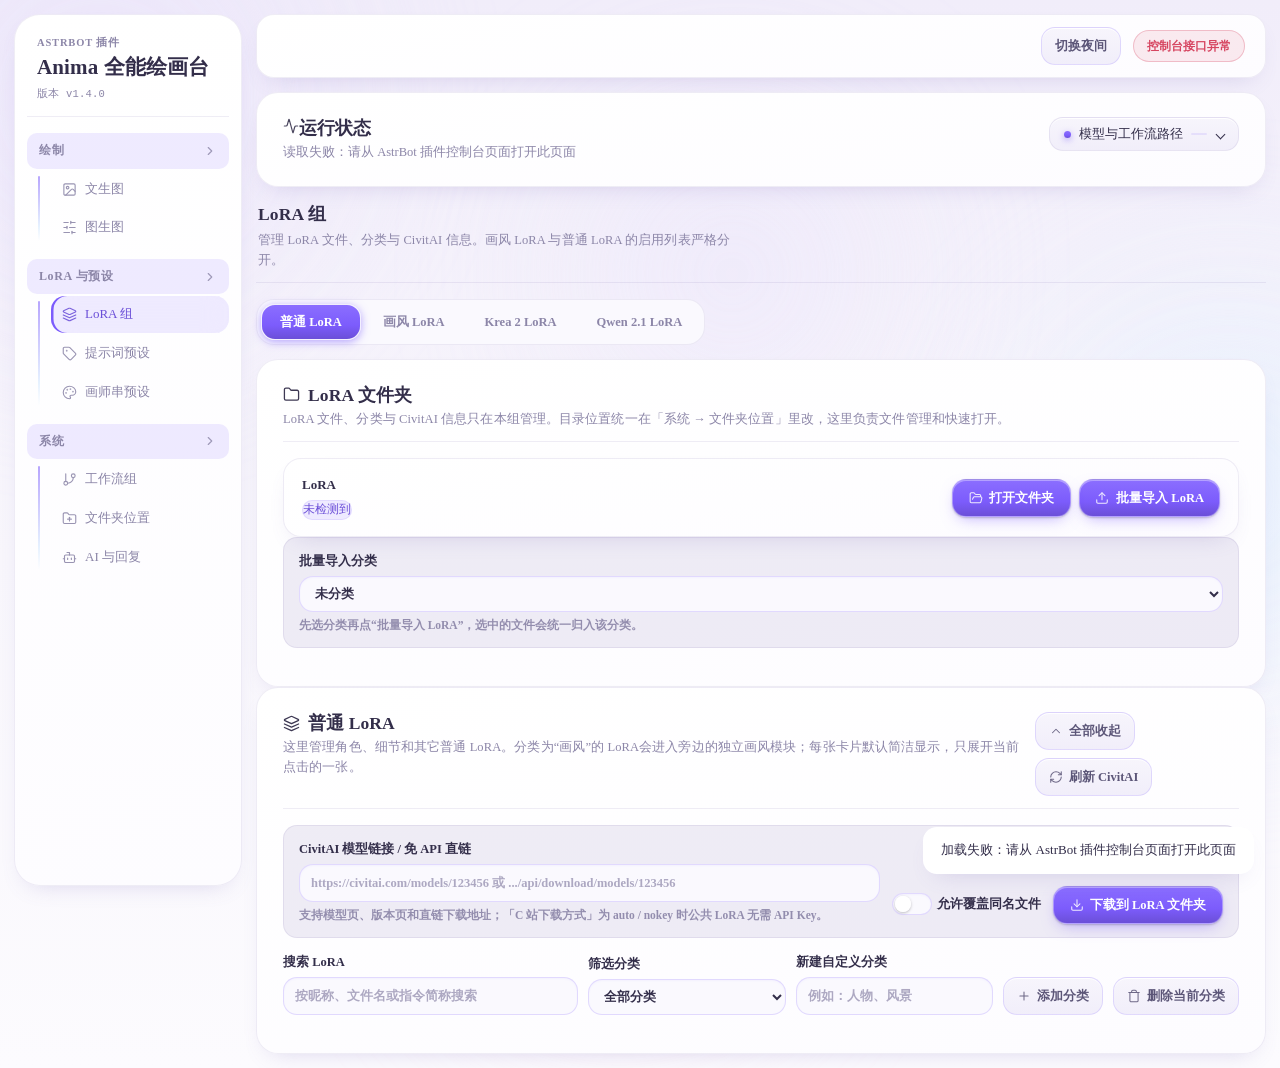
==== pages/console/index.html @ fac433ed "发布 v1.4.0：三引擎提示词档案 + Krea2/Qwen 接入 LLM 绘图 + 引擎独立 LoRA - 新增 prompt_profiles.py：Anima(英文 Danbooru 标签) " ====
<!doctype html>
<html lang="zh-CN">
<head>
  <meta charset="utf-8">
  <meta name="viewport" content="width=device-width,initial-scale=1">
  <title>Anima 全能绘画台</title>
  <link rel="stylesheet" href="style.css?v=1.4.0-enginelora">
</head>
<body>

  <main class="shell">
    <aside class="sidebar">
      <div class="brand">
        <p class="eyebrow">ASTRBOT 插件</p>
        <h1>Anima 全能绘画台</h1>
        <p id="version" class="version">版本 v1.4.0</p>
      </div>

      <nav class="page-tabs" aria-label="控制台功能页面">
    <details class="nav-group" open>
      <summary class="nav-group-head" aria-expanded="true"><span>绘制</span><svg class="nav-chevron" viewBox="0 0 24 24"><path d="m9 6 6 6-6 6"/></svg></summary>
      <div class="nav-group-body">
        <button class="page-tab" type="button" data-view-tab="txt2img"><svg class="ui-ic" viewBox="0 0 24 24" fill="none" stroke="currentColor" stroke-width="1.8" stroke-linecap="round" stroke-linejoin="round" aria-hidden="true"><rect width="18" height="18" x="3" y="3" rx="2" ry="2"/><circle cx="9" cy="9" r="2"/><path d="m21 15-3.086-3.086a2 2 0 0 0-2.828 0L6 21"/></svg>文生图</button>
        <button class="page-tab" type="button" data-view-tab="img2img"><svg class="ui-ic" viewBox="0 0 24 24" fill="none" stroke="currentColor" stroke-width="1.8" stroke-linecap="round" stroke-linejoin="round" aria-hidden="true"><line x1="21" x2="14" y1="4" y2="4"/><line x1="10" x2="3" y1="4" y2="4"/><line x1="21" x2="12" y1="12" y2="12"/><line x1="8" x2="3" y1="12" y2="12"/><line x1="21" x2="16" y1="20" y2="20"/><line x1="12" x2="3" y1="20" y2="20"/><line x1="14" x2="14" y1="2" y2="6"/><line x1="8" x2="8" y1="10" y2="14"/><line x1="16" x2="16" y1="18" y2="22"/></svg>图生图</button>
      </div>
    </details>
    <details class="nav-group" open>
      <summary class="nav-group-head" aria-expanded="true"><span>LoRA 与预设</span><svg class="nav-chevron" viewBox="0 0 24 24"><path d="m9 6 6 6-6 6"/></svg></summary>
      <div class="nav-group-body">
        <button class="page-tab active" type="button" data-view-tab="lora"><svg class="ui-ic" viewBox="0 0 24 24" fill="none" stroke="currentColor" stroke-width="1.8" stroke-linecap="round" stroke-linejoin="round" aria-hidden="true"><path d="m12.83 2.18a2 2 0 0 0-1.66 0L2.6 6.08a1 1 0 0 0 0 1.83l8.58 3.91a2 2 0 0 0 1.66 0l8.58-3.9a1 1 0 0 0 0-1.83Z"/><path d="m22 17.65-9.17 4.16a2 2 0 0 1-1.66 0L2 17.65"/><path d="m22 12.65-9.17 4.16a2 2 0 0 1-1.66 0L2 12.65"/></svg>LoRA 组</button>
        <button class="page-tab" type="button" data-view-tab="presets"><svg class="ui-ic" viewBox="0 0 24 24" fill="none" stroke="currentColor" stroke-width="1.8" stroke-linecap="round" stroke-linejoin="round" aria-hidden="true"><path d="M12.586 2.586A2 2 0 0 0 11.172 2H4a2 2 0 0 0-2 2v7.172a2 2 0 0 0 .586 1.414l8.704 8.704a2.426 2.426 0 0 0 3.42 0l6.58-6.58a2.426 2.426 0 0 0 0-3.42z"/><circle cx="7.5" cy="7.5" r=".5" fill="currentColor"/></svg>提示词预设</button>
        <button class="page-tab" type="button" data-view-tab="artist"><svg class="ui-ic" viewBox="0 0 24 24" fill="none" stroke="currentColor" stroke-width="1.8" stroke-linecap="round" stroke-linejoin="round" aria-hidden="true"><circle cx="13.5" cy="6.5" r=".5"/><circle cx="17.5" cy="10.5" r=".5"/><circle cx="8.5" cy="7.5" r=".5"/><circle cx="6.5" cy="12.5" r=".5"/><path d="M12 2C6.5 2 2 6.5 2 12s4.5 10 10 10c.926 0 1.648-.746 1.648-1.688 0-.437-.18-.835-.437-1.125-.29-.289-.438-.652-.438-1.125a1.64 1.64 0 0 1 1.668-1.668h1.996c3.051 0 5.555-2.503 5.555-5.554C21.965 6.012 17.461 2 12 2z"/></svg>画师串预设</button>
      </div>
    </details>
    <details class="nav-group" open>
      <summary class="nav-group-head" aria-expanded="true"><span>系统</span><svg class="nav-chevron" viewBox="0 0 24 24"><path d="m9 6 6 6-6 6"/></svg></summary>
      <div class="nav-group-body">
        <button class="page-tab" type="button" data-view-tab="workflow"><svg class="ui-ic" viewBox="0 0 24 24" fill="none" stroke="currentColor" stroke-width="1.8" stroke-linecap="round" stroke-linejoin="round" aria-hidden="true"><circle cx="18" cy="6" r="3"/><circle cx="6" cy="18" r="3"/><path d="M18 9a9 9 0 0 1-9 9"/><line x1="6" x2="6" y1="3" y2="15"/></svg>工作流组</button>
        <button class="page-tab" type="button" data-view-tab="paths"><svg class="ui-ic" viewBox="0 0 24 24" fill="none" stroke="currentColor" stroke-width="1.8" stroke-linecap="round" stroke-linejoin="round" aria-hidden="true"><path d="M20 20a2 2 0 0 0 2-2V8a2 2 0 0 0-2-2h-7.9a2 2 0 0 1-1.69-.9L9.6 3.9A2 2 0 0 0 7.93 3H4a2 2 0 0 0-2 2v13a2 2 0 0 0 2 2Z"/><path d="M9 13h6"/><path d="M12 10v6"/></svg>文件夹位置</button>
        <button class="page-tab" type="button" data-view-tab="ai"><svg class="ui-ic" viewBox="0 0 24 24" fill="none" stroke="currentColor" stroke-width="1.8" stroke-linecap="round" stroke-linejoin="round" aria-hidden="true"><path d="M12 8V4H8"/><rect width="16" height="12" x="4" y="8" rx="2"/><path d="M2 14h2"/><path d="M20 14h2"/><path d="M15 13v2"/><path d="M9 13v2"/></svg>AI 与回复</button>
      </div>
    </details>
      </nav>
    </aside>
    <div class="main">
      <header class="topbar">
        <div class="top-actions">
          <button id="themeToggle" class="secondary" type="button"><span class="t-light">浅色</span><span class="t-dark">深色</span></button>
          <div id="status" class="status pending">检查中</div>
        </div>
      </header>


<section class="band status-band">
      <div>
        <h2><svg class="ui-ic" viewBox="0 0 24 24" fill="none" stroke="currentColor" stroke-width="1.8" stroke-linecap="round" stroke-linejoin="round" aria-hidden="true"><path d="M22 12h-2.48a2 2 0 0 0-1.93 1.46l-2.35 8.36a.25.25 0 0 1-.48 0L9.24 2.18a.25.25 0 0 0-.48 0l-2.35 8.36A2 2 0 0 1 4.49 12H2"/></svg>运行状态</h2>
        <div id="statusText" class="muted">正在读取 ComfyUI 状态</div>
      </div>
      <details class="paths-wrap">
        <summary>模型与工作流路径<span id="pathsCount" class="paths-count"></span></summary>
        <pre id="paths" class="paths">正在读取模型和工作流位置</pre>
      </details>
    </section>

<div id="view-lora" class="view-panel" data-view-panel="lora">

    <div class="page-head"><h2>LoRA 组</h2><p>管理 LoRA 文件、分类与 CivitAI 信息。画风 LoRA 与普通 LoRA 的启用列表严格分开。</p></div>

    <div class="lora-section-switcher" role="tablist" aria-label="LoRA 模块">
      <button id="normalLoraTab" class="lora-section-tab active" type="button" data-lora-section="normal" role="tab" aria-selected="true">普通 LoRA</button>
      <button id="styleLoraTab" class="lora-section-tab" type="button" data-lora-section="style" role="tab" aria-selected="false">画风 LoRA</button>
      <button id="krea2LoraTab" class="lora-section-tab" type="button" data-lora-section="krea2" role="tab" aria-selected="false">Krea 2 LoRA</button>
      <button id="qwen21LoraTab" class="lora-section-tab" type="button" data-lora-section="qwen21" role="tab" aria-selected="false">Qwen 2.1 LoRA</button>
    </div>

    <section class="band">
      <div class="section-head">
        <div><h2><svg class="ui-ic" viewBox="0 0 24 24" fill="none" stroke="currentColor" stroke-width="1.8" stroke-linecap="round" stroke-linejoin="round" aria-hidden="true"><path d="M20 20a2 2 0 0 0 2-2V8a2 2 0 0 0-2-2h-7.9a2 2 0 0 1-1.69-.9L9.6 3.9A2 2 0 0 0 7.93 3H4a2 2 0 0 0-2 2v13a2 2 0 0 0 2 2Z"/></svg>LoRA 文件夹</h2><p>LoRA 文件、分类与 CivitAI 信息只在本组管理。目录位置统一在「系统 → 文件夹位置」里改，这里负责文件管理和快速打开。</p></div>
      </div>
      <div class="folder-grid">
        <article class="folder-card"><div><strong>LoRA</strong><code id="path-loras">未检测到</code></div><div class="folder-actions"><button data-open-folder="loras" class="primary"><svg class="ui-ic" viewBox="0 0 24 24" fill="none" stroke="currentColor" stroke-width="1.8" stroke-linecap="round" stroke-linejoin="round" aria-hidden="true"><path d="m6 14 1.5-2.9A2 2 0 0 1 9.24 10H20a2 2 0 0 1 1.94 2.5l-1.54 6a2 2 0 0 1-1.95 1.5H4a2 2 0 0 1-2-2V5a2 2 0 0 1 2-2h3.9a2 2 0 0 1 1.69.9l.81 1.2a2 2 0 0 0 1.67.9H18a2 2 0 0 1 2 2v2"/></svg>打开文件夹</button><label class="upload-button" title="可一次选择多个 LoRA 文件批量导入"><svg class="ui-ic" viewBox="0 0 24 24" fill="none" stroke="currentColor" stroke-width="1.8" stroke-linecap="round" stroke-linejoin="round" aria-hidden="true"><path d="M21 15v4a2 2 0 0 1-2 2H5a2 2 0 0 1-2-2v-4"/><polyline points="17 8 12 3 7 8"/><line x1="12" x2="12" y1="3" y2="15"/></svg>批量导入 LoRA<input id="loraFile" type="file" multiple accept=".safetensors,.pt,.ckpt,.bin"></label></div></article>
      </div>
      <div class="lora-batch-row">
        <label>批量导入分类<select id="loraBatchCategory" class="select"><option value="">未分类</option></select><small class="field-hint">先选分类再点“批量导入 LoRA”，选中的文件会统一归入该分类。</small></label>
      </div>
      <div id="loraBatchProgress" class="download-progress" hidden>
        <div class="download-progress-head"><strong id="loraBatchStage">等待导入</strong><span id="loraBatchPercent">0%</span></div>
        <progress id="loraBatchBar" max="100" value="0"></progress>
        <div class="download-progress-meta"><span id="loraBatchFile">尚未开始</span><span id="loraBatchResult">0 成功 / 0 失败</span></div>
        <ul id="loraBatchFailures" class="lora-batch-failures"></ul>
      </div>
    </section>

    <section class="band lora-management-band">
      <div class="section-head">
        <div><h2><svg class="ui-ic" viewBox="0 0 24 24" fill="none" stroke="currentColor" stroke-width="1.8" stroke-linecap="round" stroke-linejoin="round" aria-hidden="true"><path d="m12.83 2.18a2 2 0 0 0-1.66 0L2.6 6.08a1 1 0 0 0 0 1.83l8.58 3.91a2 2 0 0 0 1.66 0l8.58-3.9a1 1 0 0 0 0-1.83Z"/><path d="m22 17.65-9.17 4.16a2 2 0 0 1-1.66 0L2 17.65"/><path d="m22 12.65-9.17 4.16a2 2 0 0 1-1.66 0L2 12.65"/></svg>普通 LoRA</h2><p>这里管理角色、细节和其它普通 LoRA。分类为“画风”的 LoRA会进入旁边的独立画风模块；每张卡片默认简洁显示，只展开当前点击的一张。</p></div>
        <div class="button-row"><button id="loraDisplayToggle" class="secondary" type="button"><svg class="ui-ic" viewBox="0 0 24 24" fill="none" stroke="currentColor" stroke-width="1.8" stroke-linecap="round" stroke-linejoin="round" aria-hidden="true"><path d="m18 15-6-6-6 6"/></svg>全部收起</button><button id="refreshLoras" class="secondary"><svg class="ui-ic" viewBox="0 0 24 24" fill="none" stroke="currentColor" stroke-width="1.8" stroke-linecap="round" stroke-linejoin="round" aria-hidden="true"><path d="M3 12a9 9 0 0 1 9-9 9.75 9.75 0 0 1 6.74 2.74L21 8"/><path d="M21 3v5h-5"/><path d="M21 12a9 9 0 0 1-9 9 9.75 9.75 0 0 1-6.74-2.74L3 16"/><path d="M8 16H3v5"/></svg>刷新 CivitAI</button></div>
      </div>
      <div class="lora-download-row">
        <label>CivitAI 模型链接 / 免 API 直链<input id="civitaiDownloadUrl" class="input" type="url" placeholder="https://civitai.com/models/123456 或 .../api/download/models/123456"><small class="field-hint">支持模型页、版本页和直链下载地址；「C 站下载方式」为 auto / nokey 时公共 LoRA 无需 API Key。</small></label>
        <label class="check"><input id="civitaiDownloadOverwrite" type="checkbox">允许覆盖同名文件</label>
        <button id="downloadLora" class="primary" type="button"><svg class="ui-ic" viewBox="0 0 24 24" fill="none" stroke="currentColor" stroke-width="1.8" stroke-linecap="round" stroke-linejoin="round" aria-hidden="true"><path d="M21 15v4a2 2 0 0 1-2 2H5a2 2 0 0 1-2-2v-4"/><polyline points="7 10 12 15 17 10"/><line x1="12" x2="12" y1="15" y2="3"/></svg>下载到 LoRA 文件夹</button>
      </div>
      <div id="loraDownloadProgress" class="download-progress" hidden>
        <div class="download-progress-head"><strong id="loraDownloadStage">等待下载</strong><span id="loraDownloadPercent">0%</span></div>
        <progress id="loraDownloadBar" max="100" value="0"></progress>
        <div class="download-progress-meta"><span id="loraDownloadFile">尚未开始</span><span id="loraDownloadBytes">0 B / 未知大小</span></div>
      </div>
      <div class="lora-category-toolbar">
        <label class="lora-search">搜索 LoRA<input id="loraSearch" class="input" type="search" placeholder="按昵称、文件名或指令简称搜索"></label>
        <label>筛选分类<select id="loraCategoryFilter" class="select"><option value="全部">全部分类</option></select></label>
        <label>新建自定义分类<input id="newLoraCategory" class="input" placeholder="例如：人物、风景"></label>
        <button id="addLoraCategory" class="secondary"><svg class="ui-ic" viewBox="0 0 24 24" fill="none" stroke="currentColor" stroke-width="1.8" stroke-linecap="round" stroke-linejoin="round" aria-hidden="true"><path d="M5 12h14"/><path d="M12 5v14"/></svg>添加分类</button>
        <button id="deleteLoraCategory" class="secondary"><svg class="ui-ic" viewBox="0 0 24 24" fill="none" stroke="currentColor" stroke-width="1.8" stroke-linecap="round" stroke-linejoin="round" aria-hidden="true"><path d="M3 6h18"/><path d="M19 6v14c0 1-1 2-2 2H7c-1 0-2-1-2-2V6"/><path d="M8 6V4c0-1 1-2 2-2h4c1 0 2 1 2 2v2"/></svg>删除当前分类</button>
      </div>
      <div id="loraBulkActions" class="lora-bulk-actions" hidden>
        <span class="muted">简洁选择模式：勾选后保存，当前分类之外的已启用 LoRA 会保留。</span>
        <button id="loraSelectAll" class="secondary" type="button"><svg class="ui-ic" viewBox="0 0 24 24" fill="none" stroke="currentColor" stroke-width="1.8" stroke-linecap="round" stroke-linejoin="round" aria-hidden="true"><polyline points="9 11 12 14 22 4"/><path d="M21 12v7a2 2 0 0 1-2 2H5a2 2 0 0 1-2-2V5a2 2 0 0 1 2-2h11"/></svg>全选当前分类</button>
        <button id="loraClearAll" class="secondary" type="button"><svg class="ui-ic" viewBox="0 0 24 24" fill="none" stroke="currentColor" stroke-width="1.8" stroke-linecap="round" stroke-linejoin="round" aria-hidden="true"><path d="m15 9-6 6"/><path d="m9 9 6 6"/><rect width="18" height="18" x="3" y="3" rx="2"/></svg>清空当前分类</button>
        <button id="loraSaveSelection" class="primary" type="button"><svg class="ui-ic" viewBox="0 0 24 24" fill="none" stroke="currentColor" stroke-width="1.8" stroke-linecap="round" stroke-linejoin="round" aria-hidden="true"><path d="M15.2 3a2 2 0 0 1 1.4.6l3.8 3.8a2 2 0 0 1 .6 1.4V19a2 2 0 0 1-2 2H5a2 2 0 0 1-2-2V5a2 2 0 0 1 2-2z"/><path d="M17 21v-7a1 1 0 0 0-1-1H8a1 1 0 0 0-1 1v7"/><path d="M7 3v4a1 1 0 0 0 1 1h7"/></svg>保存选择</button>
      </div>
      <div id="loras" class="lora-grid"></div>
    </section>

    <section class="band style-lora-band">
      <div class="section-head">
        <div><h2><svg class="ui-ic" viewBox="0 0 24 24" fill="none" stroke="currentColor" stroke-width="1.8" stroke-linecap="round" stroke-linejoin="round" aria-hidden="true"><path d="m21.64 3.64-1.28-1.28a1.21 1.21 0 0 0-1.72 0L2.36 18.64a1.21 1.21 0 0 0 0 1.72l1.28 1.28a1.2 1.2 0 0 0 1.72 0L21.64 5.36a1.2 1.2 0 0 0 0-1.72"/><path d="m14 7 3 3"/><path d="M5 6v4"/><path d="M19 14v4"/><path d="M10 2v2"/><path d="M7 8H3"/><path d="M21 16h-4"/><path d="M11 3H9"/></svg>画风 LoRA</h2><p>这里只显示分类为“画风”的 LoRA。它和普通 LoRA长期启用列表分开；简称没有自定义时按画风1、画风2、画风3生成。每张卡片默认简洁显示，只展开当前点击的一张。</p></div>
        <div class="button-row"><label class="upload-button" title="可一次选择多个 LoRA 文件批量导入并归类为画风"><svg class="ui-ic" viewBox="0 0 24 24" fill="none" stroke="currentColor" stroke-width="1.8" stroke-linecap="round" stroke-linejoin="round" aria-hidden="true"><path d="M21 15v4a2 2 0 0 1-2 2H5a2 2 0 0 1-2-2v-4"/><polyline points="17 8 12 3 7 8"/><line x1="12" x2="12" y1="3" y2="15"/></svg>批量导入画风 LoRA<input id="styleLoraFile" type="file" multiple accept=".safetensors,.pt,.ckpt,.bin"></label><button id="styleLoraIncludeAll" class="secondary" type="button" title="把当前所有画风 LoRA 一次性纳入随机候选"><svg class="ui-ic" viewBox="0 0 24 24" fill="none" stroke="currentColor" stroke-width="1.8" stroke-linecap="round" stroke-linejoin="round" aria-hidden="true"><polyline points="9 11 12 14 22 4"/><path d="M21 12v7a2 2 0 0 1-2 2H5a2 2 0 0 1-2-2V5a2 2 0 0 1 2-2h11"/></svg>全部纳入随机候选</button><button id="saveStyleLora" class="primary" type="button"><svg class="ui-ic" viewBox="0 0 24 24" fill="none" stroke="currentColor" stroke-width="1.8" stroke-linecap="round" stroke-linejoin="round" aria-hidden="true"><path d="M15.2 3a2 2 0 0 1 1.4.6l3.8 3.8a2 2 0 0 1 .6 1.4V19a2 2 0 0 1-2 2H5a2 2 0 0 1-2-2V5a2 2 0 0 1 2-2z"/><path d="M17 21v-7a1 1 0 0 0-1-1H8a1 1 0 0 0-1 1v7"/><path d="M7 3v4a1 1 0 0 0 1 1h7"/></svg>保存画风选择</button></div>
      </div>
      <div class="style-lora-notice">自动使用方式：关闭时不自动加载；随机模式会从勾选的候选中抽取不重复的 LoRA；使用全部时加载所有勾选候选。常态打开的画风 LoRA 不占随机数量。用户明确写出画风简称或专属预设简称时，只使用命中的画风 LoRA，本次不会再随机叠加其它画风；指令或自然语言写“不用画风”可临时全部跳过。</div>
      <div class="form-grid style-lora-settings">
        <label>自动使用方式<select id="style_lora_mode" class="select"><option value="random">随机选择</option><option value="all">使用全部</option><option value="off">关闭</option></select></label>
        <label>随机使用数量<input id="style_lora_random_count" class="input" type="number" min="1" max="16" step="1" value="1"><small class="field-hint">按每个 LoRA 的随机权重抽取；候选不足时自动按候选数量使用。</small></label>
        <label>随机命中 LoRA 的专属预设<select id="style_lora_random_preset_mode" class="select"><option value="random">随机选一组</option><option value="all">加入全部</option><option value="off">不加入</option></select><small class="field-hint">只影响自动随机命中的 LoRA；指令明确触发时仍按原来的专属预设规则。</small></label>
      </div>
      <div id="styleLoras" class="style-lora-grid"></div>
    </section>

    <section class="band engine-lora-band" data-engine-lora-panel="krea2" hidden>
      <div class="section-head">
        <div><h2>Krea 2 独立 LoRA</h2><p>只对 <code>/水粉</code> 与 LLM 的 <code>engine=krea2</code> 生效。它不读 Anima 的默认 LoRA，也不参与画风随机；文件名不含 krea2 的 LoRA 会在出图时被跳过，避免把别家权重塞进 Krea 的采样器。</p></div>
        <button id="saveKrea2Loras" class="primary" type="button" data-save-engine-lora="krea2">保存 Krea 2 选择</button>
      </div>
      <div class="engine-lora-toolbar">
        <label class="lora-search">搜索 LoRA<input id="krea2LoraSearch" class="input" type="search" placeholder="按昵称或文件名搜索"></label>
        <label class="check"><input id="krea2LoraOnlyCompatible" type="checkbox" checked>只显示文件名含 krea2 的 LoRA</label>
      </div>
      <div id="krea2Loras" class="engine-lora-list"></div>
    </section>

    <section class="band engine-lora-band" data-engine-lora-panel="qwen21" hidden>
      <div class="section-head">
        <div><h2>Qwen Image 2.1 独立 LoRA</h2><p>只对 <code>/qwen</code> 与 LLM 的 <code>engine=qwen21</code> 生效（图生图仍用「图生图」页面的独立 LoRA）。它不读 Anima 的默认 LoRA，也不参与画风随机。</p></div>
        <button id="saveQwen21Loras" class="primary" type="button" data-save-engine-lora="qwen21">保存 Qwen 2.1 选择</button>
      </div>
      <div class="engine-lora-toolbar">
        <label class="lora-search">搜索 LoRA<input id="qwen21LoraSearch" class="input" type="search" placeholder="按昵称或文件名搜索"></label>
        <label class="check"><input id="qwen21LoraOnlyCompatible" type="checkbox">只显示文件名含 qwen 的 LoRA</label>
      </div>
      <div id="qwen21Loras" class="engine-lora-list"></div>
    </section>

    </div>
<div id="view-workflow" class="view-panel" data-view-panel="workflow" hidden>

    <div class="page-head"><h2>工作流组</h2><p>为各功能选择要提交的 API 工作流，也可以上传自己的 JSON；原文件不会被覆盖。</p></div>

    <section class="band">
      <div class="section-head">
        <div><h2>内置模型与工作流方案</h2><p>插件自带工作流、推荐参数和可编辑提示词规则；模型权重需在 ComfyUI 安装。检查和应用不会下载模型，不改动其它模式的参数、预设或 LoRA。</p></div>
        <button id="checkBundles" class="secondary" type="button">检查环境</button>
      </div>
      <p id="bundleStatus" class="field-hint" role="status">点击检查环境，查看本机缺少的模型与节点。</p>
      <div id="builtinBundles" class="builtin-bundle-grid"></div>
    </section>

    <section class="band">
      <div class="section-head">
        <div><h2><svg class="ui-ic" viewBox="0 0 24 24" fill="none" stroke="currentColor" stroke-width="1.8" stroke-linecap="round" stroke-linejoin="round" aria-hidden="true"><circle cx="18" cy="6" r="3"/><circle cx="6" cy="18" r="3"/><path d="M18 9a9 9 0 0 1-9 9"/><line x1="6" x2="6" y1="3" y2="15"/></svg>工作流</h2><p>内置基础工作流与高级工作流均可选择，也可以上传自己的工作流。自定义节点与适配范围请先检查。</p></div>
        <button id="saveWorkflows" class="primary"><svg class="ui-ic" viewBox="0 0 24 24" fill="none" stroke="currentColor" stroke-width="1.8" stroke-linecap="round" stroke-linejoin="round" aria-hidden="true"><path d="M15.2 3a2 2 0 0 1 1.4.6l3.8 3.8a2 2 0 0 1 .6 1.4V19a2 2 0 0 1-2 2H5a2 2 0 0 1-2-2V5a2 2 0 0 1 2-2z"/><path d="M17 21v-7a1 1 0 0 0-1-1H8a1 1 0 0 0-1 1v7"/><path d="M7 3v4a1 1 0 0 0 1 1h7"/></svg>保存选择</button>
      </div>
      <div class="workflow-grid">
        <label>文生图<select id="wf_txt2img" class="select"></select></label>
        <label>高清放大<select id="wf_hires" class="select"></select></label>
      </div>
      <div class="workflow-upload">
        <label>上传 ComfyUI API 工作流 JSON<input id="workflowFile" class="input" type="file" accept=".json,application/json"></label>
        <button id="uploadWorkflow" class="secondary" type="button"><svg class="ui-ic" viewBox="0 0 24 24" fill="none" stroke="currentColor" stroke-width="1.8" stroke-linecap="round" stroke-linejoin="round" aria-hidden="true"><path d="M21 15v4a2 2 0 0 1-2 2H5a2 2 0 0 1-2-2v-4"/><polyline points="17 8 12 3 7 8"/><line x1="12" x2="12" y1="3" y2="15"/></svg>上传工作流</button>
        <span class="muted">上传后可在对应功能页面的工作流下拉框中选择</span>
      </div>
    </section>

    </div>
<div id="view-txt2img" class="view-panel" data-view-panel="txt2img" hidden>

    <div class="page-head"><h2>文生图</h2><p>核心模型、默认采样参数与文生图专用 AI 设置。指令里显式给出的参数优先于本页默认值。</p></div>

    <section class="band">
      <div class="section-head">
        <div><h2><svg class="ui-ic" viewBox="0 0 24 24" fill="none" stroke="currentColor" stroke-width="1.8" stroke-linecap="round" stroke-linejoin="round" aria-hidden="true"><line x1="22" x2="2" y1="12" y2="12"/><path d="M5.45 5.11 2 12v6a2 2 0 0 0 2 2h16a2 2 0 0 0 2-2v-6l-3.45-6.89A2 2 0 0 0 16.76 4H7.24a2 2 0 0 0-1.79 1.11z"/><line x1="6" x2="6.01" y1="16" y2="16"/><line x1="10" x2="10.01" y1="16" y2="16"/></svg>文生图模型文件夹</h2><p>文生图用到的核心模型、Checkpoint 与放大模型目录。要改位置去「系统 → 文件夹位置」，这里提供快捷打开。</p></div>
      </div>
      <div class="folder-grid">
        <article class="folder-card"><div><strong>核心模型</strong><code id="path-diffusion_models">未检测到</code></div><button data-open-folder="diffusion_models" class="secondary"><svg class="ui-ic" viewBox="0 0 24 24" fill="none" stroke="currentColor" stroke-width="1.8" stroke-linecap="round" stroke-linejoin="round" aria-hidden="true"><path d="m6 14 1.5-2.9A2 2 0 0 1 9.24 10H20a2 2 0 0 1 1.94 2.5l-1.54 6a2 2 0 0 1-1.95 1.5H4a2 2 0 0 1-2-2V5a2 2 0 0 1 2-2h3.9a2 2 0 0 1 1.69.9l.81 1.2a2 2 0 0 0 1.67.9H18a2 2 0 0 1 2 2v2"/></svg>打开文件夹</button></article>
        <article class="folder-card"><div><strong>Checkpoint</strong><code id="path-checkpoints">未检测到</code></div><button data-open-folder="checkpoints" class="secondary"><svg class="ui-ic" viewBox="0 0 24 24" fill="none" stroke="currentColor" stroke-width="1.8" stroke-linecap="round" stroke-linejoin="round" aria-hidden="true"><path d="m6 14 1.5-2.9A2 2 0 0 1 9.24 10H20a2 2 0 0 1 1.94 2.5l-1.54 6a2 2 0 0 1-1.95 1.5H4a2 2 0 0 1-2-2V5a2 2 0 0 1 2-2h3.9a2 2 0 0 1 1.69.9l.81 1.2a2 2 0 0 0 1.67.9H18a2 2 0 0 1 2 2v2"/></svg>打开文件夹</button></article>
        <article class="folder-card"><div><strong>放大模型</strong><code id="path-upscale_models">未检测到</code></div><button data-open-folder="upscale_models" class="secondary"><svg class="ui-ic" viewBox="0 0 24 24" fill="none" stroke="currentColor" stroke-width="1.8" stroke-linecap="round" stroke-linejoin="round" aria-hidden="true"><path d="m6 14 1.5-2.9A2 2 0 0 1 9.24 10H20a2 2 0 0 1 1.94 2.5l-1.54 6a2 2 0 0 1-1.95 1.5H4a2 2 0 0 1-2-2V5a2 2 0 0 1 2-2h3.9a2 2 0 0 1 1.69.9l.81 1.2a2 2 0 0 0 1.67.9H18a2 2 0 0 1 2 2v2"/></svg>打开文件夹</button></article>
      </div>
    </section>

    <section class="band">
      <div class="section-head">
        <div><h2><svg class="ui-ic" viewBox="0 0 24 24" fill="none" stroke="currentColor" stroke-width="1.8" stroke-linecap="round" stroke-linejoin="round" aria-hidden="true"><line x1="21" x2="14" y1="4" y2="4"/><line x1="10" x2="3" y1="4" y2="4"/><line x1="21" x2="12" y1="12" y2="12"/><line x1="8" x2="3" y1="12" y2="12"/><line x1="21" x2="16" y1="20" y2="20"/><line x1="12" x2="3" y1="20" y2="20"/><line x1="14" x2="14" y1="2" y2="6"/><line x1="8" x2="8" y1="10" y2="14"/><line x1="16" x2="16" y1="18" y2="22"/></svg>文生图模型与默认参数</h2><p>这里的模型和参数只控制文生图；指令或 LLM 明确传入参数时会优先使用单次参数。</p></div>
        <button id="saveTxt2ImgSettings" class="primary" type="button"><svg class="ui-ic" viewBox="0 0 24 24" fill="none" stroke="currentColor" stroke-width="1.8" stroke-linecap="round" stroke-linejoin="round" aria-hidden="true"><path d="M15.2 3a2 2 0 0 1 1.4.6l3.8 3.8a2 2 0 0 1 .6 1.4V19a2 2 0 0 1-2 2H5a2 2 0 0 1-2-2V5a2 2 0 0 1 2-2z"/><path d="M17 21v-7a1 1 0 0 0-1-1H8a1 1 0 0 0-1 1v7"/><path d="M7 3v4a1 1 0 0 0 1 1h7"/></svg>保存文生图设置</button>
      </div>
      <select id="model" class="select"></select>
      <p id="modelHint" class="field-hint"></p>
      <div class="form-grid">
        <label>文生图文本编码器<select id="clip_name" class="select"></select></label>
        <label>文生图 VAE<select id="vae_name" class="select"></select></label>
      </div>
      <p class="field-hint">上述独立组件用于原生 Anima / Qwen 2.1 工作流；旧高级 Anima 工作流仍沿用自身节点的组件。</p>
      <label class="txt2img-workflow-setting">当前文生图工作流<select id="txt2img_workflow_select" class="select"></select><small class="field-hint">切换已识别模型时会自动选择推荐工作流；也可以在这里手动切换，点击“保存文生图设置”后固定为当前模型的配置。</small></label>
      <div class="form-grid"><label class="check"><input id="qwen21_turbo_enabled" type="checkbox">Qwen Image 2.1 Turbo LoRA 加速（8 步官方 sigma）</label><label>Turbo LoRA 权重<input id="qwen21_turbo_lora_strength" class="input" type="number" min="0" max="2" step="0.05"></label></div>
      <div class="form-grid draw-settings-grid">
        <label>宽度<input id="width" class="input" type="number" min="64" step="8"></label>
        <label>高度<input id="height" class="input" type="number" min="64" step="8"></label>
        <label>步数<input id="steps" class="input" type="number" min="1" max="200" step="1"></label>
        <label>种子<input id="seed" class="input" type="number" min="-1" step="1"><small class="field-hint">-1 表示每次随机</small></label>
        <label>CFG<input id="cfg" class="input" type="number" min="0" max="30" step="0.1"></label>
        <label>采样器<input id="sampler_name" class="input" type="text"></label>
        <label>调度器<input id="scheduler" class="input" type="text"></label>
        <label>图生图重绘幅度<input id="denoise" class="input" type="number" min="0" max="1" step="0.01"></label>
        <label>高清放大倍率<input id="hires_scale" class="input" type="number" min="1" max="8" step="0.1"></label>
        <label>高清放大步数<input id="hires_steps" class="input" type="number" min="1" max="200" step="1"></label>
        <label>高清放大重绘幅度<input id="hires_denoise" class="input" type="number" min="0" max="1" step="0.01"></label>
        <label>高清放大模型<input id="hires_upscale_model" class="input" type="text" placeholder="例如：realesrganX4plusAnime_v1.pt"></label>
      </div>
    </section>

    <section class="band">
      <div class="section-head">
        <div><h2><svg class="ui-ic" viewBox="0 0 24 24" fill="none" stroke="currentColor" stroke-width="1.8" stroke-linecap="round" stroke-linejoin="round" aria-hidden="true"><path d="m21.64 3.64-1.28-1.28a1.21 1.21 0 0 0-1.72 0L2.36 18.64a1.21 1.21 0 0 0 0 1.72l1.28 1.28a1.2 1.2 0 0 0 1.72 0L21.64 5.36a1.2 1.2 0 0 0 0-1.72"/><path d="m14 7 3 3"/><path d="M5 6v4"/><path d="M19 14v4"/><path d="M10 2v2"/><path d="M7 8H3"/><path d="M21 16h-4"/><path d="M11 3H9"/></svg>文生图 AI 与提示词</h2><p>这里的设置只用于文生图的 LLM 触发、普通指令翻译和默认提示词。</p></div>
      </div>
      <div class="form-grid">
        <label>LLM 文生图提示词来源<select id="llm_prompt_source" class="select"><option value="astrbot">AstrBot LLM 已提取的提示词</option><option value="plugin">插件 AI 重新生成提示词</option></select></label>
        <label class="check"><input id="plugin_ai_debug" type="checkbox">显示插件 AI 提示词调试过程（开发者）</label>
        <label class="wide">插件 AI：LLM 文生图提示词<textarea id="plugin_ai_llm_system_prompt" class="textarea" placeholder="留空使用内置提示词；要求保留用户原话中的动作、姿势、表情、场景和镜头"></textarea></label>
        <label class="wide">内置 Anima 提示词工程师知识<textarea id="plugin_ai_anima_context" class="textarea anima-context" placeholder="留空使用随插件内置的 Anima3 提示词模板；也可以在这里覆盖或补充规则"></textarea></label>
        <p class="field-hint wide">这是 ComfyUI 插件内置的 Anima 提示词工程师功能，会用于文生图的插件 AI、普通指令翻译和预设翻译。它会按 Anima 的标签顺序输出，并保留用户明确要求的动作、姿势和场景。</p>
        <div class="ai-actions wide"><span class="muted">Anima 提示词工程师：</span><span id="animaPluginStatus" class="muted">读取中</span></div>
        <label class="wide">插件 AI：普通指令翻译提示词<textarea id="plugin_ai_command_system_prompt" class="textarea" placeholder="留空使用内置 Danbooru 翻译提示词"></textarea></label>
        <label class="check"><input id="plain_translate_enabled" type="checkbox">文生图非 AI 中文自动翻译</label>
        <label>文生图普通翻译网站地址<input id="plain_translate_url" class="input" type="url" placeholder="https://translate.googleapis.com/translate_a/single"></label>
        <label class="wide">文生图默认正面提示词<textarea id="default_positive" class="textarea" placeholder="每次文生图都会放在用户提示词前面；留空则使用旧版质量词设置"></textarea></label>
        <label class="wide">文生图默认负面提示词<textarea id="default_negative" class="textarea"></textarea></label>
      </div>
    </section>

    </div>
<div id="view-img2img" class="view-panel" data-view-panel="img2img" hidden>

    <div class="page-head"><h2>图生图（Qwen）</h2><p>独立 Qwen Image Edit 工作流与模型链，不读取文生图的模型和 LoRA；支持 1–2 张参考图。</p></div>

    <div class="lora-isolation-notice" role="note">
      <strong>【特别标注】图生图 LoRA 与文生图完全隔离</strong>
      <span>图生图默认使用 Qwen Image 2.1 原生编辑工作流；可额外启用下方的 Qwen Image 2.1 NSFW LoRA。文生图 LoRA 列表和画风随机选择不会串入图生图。</span>
    </div>

    <section class="band">
      <div class="section-head">
        <div><h2><svg class="ui-ic" viewBox="0 0 24 24" fill="none" stroke="currentColor" stroke-width="1.8" stroke-linecap="round" stroke-linejoin="round" aria-hidden="true"><circle cx="18" cy="6" r="3"/><circle cx="6" cy="18" r="3"/><path d="M18 9a9 9 0 0 1-9 9"/><line x1="6" x2="6" y1="3" y2="15"/></svg>图生图工作流</h2><p>图生图使用独立的 Qwen Image 2.1 编辑工作流，不读取文生图核心模型。</p></div>
        <button id="saveImg2ImgWorkflow" class="primary" type="button"><svg class="ui-ic" viewBox="0 0 24 24" fill="none" stroke="currentColor" stroke-width="1.8" stroke-linecap="round" stroke-linejoin="round" aria-hidden="true"><path d="M15.2 3a2 2 0 0 1 1.4.6l3.8 3.8a2 2 0 0 1 .6 1.4V19a2 2 0 0 1-2 2H5a2 2 0 0 1-2-2V5a2 2 0 0 1 2-2z"/><path d="M17 21v-7a1 1 0 0 0-1-1H8a1 1 0 0 0-1 1v7"/><path d="M7 3v4a1 1 0 0 0 1 1h7"/></svg>保存图生图工作流</button>
      </div>
      <div class="workflow-grid">
        <label>图生图工作流<select id="wf_img2img" class="select"></select></label>
      </div>
    </section>

    <section class="band img2img-settings-band">
      <div class="section-head">
        <div><h2><svg class="ui-ic" viewBox="0 0 24 24" fill="none" stroke="currentColor" stroke-width="1.8" stroke-linecap="round" stroke-linejoin="round" aria-hidden="true"><line x1="21" x2="14" y1="4" y2="4"/><line x1="10" x2="3" y1="4" y2="4"/><line x1="21" x2="12" y1="12" y2="12"/><line x1="8" x2="3" y1="12" y2="12"/><line x1="21" x2="16" y1="20" y2="20"/><line x1="12" x2="3" y1="20" y2="20"/><line x1="14" x2="14" y1="2" y2="6"/><line x1="8" x2="8" y1="10" y2="14"/><line x1="16" x2="16" y1="18" y2="22"/></svg>图生图模型与参数</h2><p>提示词只包含：显式 LoRA/预设、下方基础正面提示词和用户要求的编辑内容。不会套用全局画师串。</p></div>
        <button id="saveImg2ImgSettings" class="primary" type="button"><svg class="ui-ic" viewBox="0 0 24 24" fill="none" stroke="currentColor" stroke-width="1.8" stroke-linecap="round" stroke-linejoin="round" aria-hidden="true"><path d="M15.2 3a2 2 0 0 1 1.4.6l3.8 3.8a2 2 0 0 1 .6 1.4V19a2 2 0 0 1-2 2H5a2 2 0 0 1-2-2V5a2 2 0 0 1 2-2z"/><path d="M17 21v-7a1 1 0 0 0-1-1H8a1 1 0 0 0-1 1v7"/><path d="M7 3v4a1 1 0 0 0 1 1h7"/></svg>保存图生图设置</button>
      </div>
      <div class="form-grid">
        <label>图生图核心模型（UNet）<select id="img2img_unet_name" class="select"></select><small class="field-hint">在此选择 Qwen Image 2.1；选择后自动套用 Qwen Edit 工作流及对应编码器、VAE 和采样参数。</small></label>
        <label class="check"><input id="qwen21_img2img_turbo_enabled" type="checkbox">Qwen Image 2.1 Turbo LoRA 加速（官方 8 步）</label>
        <label>独立文本编码器<select id="img2img_clip_name" class="select"></select></label>
        <label>独立 VAE<select id="img2img_vae_name" class="select"></select></label>
        <label class="lora-isolated-field">★ 独立 LoRA（图生图唯一长期生效）<select id="img2img_lora_name" class="select"><option value="">不使用</option></select></label>
        <label>LoRA 权重<input id="img2img_lora_strength" class="input" type="number" min="-2" max="2" step="0.05"></label>
        <label class="check"><input id="img2img_nsfw_lora_enabled" type="checkbox">额外启用 Qwen Image 2.1 NSFW LoRA（默认关闭）</label>
        <label>Qwen Image 2.1 NSFW LoRA<select id="img2img_nsfw_lora_name" class="select"><option value="">未检测到 LoRA</option></select><small class="field-hint">只兼容 Qwen Image 2.1 基础模型；不强行注入触发词。</small></label>
        <label>NSFW LoRA 权重<input id="img2img_nsfw_lora_strength" class="input" type="number" min="0" max="2" step="0.05"><small class="field-hint">默认 0.8；只在上方开关开启时叠加。</small></label>
        <label>输出宽度<input id="img2img_width" class="input" type="number" min="64" step="8"></label>
        <label>输出高度<input id="img2img_height" class="input" type="number" min="64" step="8"></label>
        <label class="check"><input id="img2img_keep_aspect_ratio" type="checkbox" checked>按原图宽高比输出</label>
        <label>采样步数<input id="img2img_steps" class="input" type="number" min="1" max="200" step="1"><small class="field-hint">Qwen 2.1 普通档自动设为 25 步；开启 Turbo 后自动设为 8 步。</small></label>
        <label>CFG<input id="img2img_cfg" class="input" type="number" min="0" max="30" step="0.1"><small class="field-hint">Qwen 图生图建议 CFG 1.0</small></label>
        <label>种子<input id="img2img_seed" class="input" type="number" min="-1" step="1"><small class="field-hint">-1 表示每次随机</small></label>
        <label>采样器<input id="img2img_sampler_name" class="input" type="text"></label>
        <label>调度器<input id="img2img_scheduler" class="input" type="text"></label>
        <label>重绘幅度<input id="img2img_denoise" class="input" type="number" min="0" max="1" step="0.01"></label>
        <label>输入缩放算法<input id="img2img_scale_method" class="input" type="text"></label>
        <label>参考图最大边<input id="img2img_largest_size" class="input" type="number" min="64" step="64"></label>
        <label>参考图裁剪方式<select id="img2img_crop" class="select"><option value="center">居中裁剪</option><option value="disabled">不裁剪</option></select></label>
        <label class="check"><input id="img2img_match_input_size" type="checkbox">默认使用输入图原始尺寸</label>
        <p class="field-hint wide">同一条消息附两张图时，第一张是主图，第二张作为 Qwen 的第二参考图。未明确填写宽高时默认保持主图尺寸和比例。</p>
        <label>AuraFlow 偏移<input id="img2img_sampling_shift" class="input" type="number" min="0" max="100" step="0.01"></label>
        <label class="wide">图生图默认正面提示词<textarea id="img2img_default_positive" class="textarea"></textarea></label>
        <label class="wide">图生图默认负面提示词<textarea id="img2img_default_negative" class="textarea"></textarea></label>
        <label class="wide">输出文件名前缀<input id="img2img_filename_prefix" class="input" type="text" placeholder="例如：astrbot/img2img_qwen"></label>
      </div>
    </section>

    <section class="band">
      <div class="section-head">
        <div><h2><svg class="ui-ic" viewBox="0 0 24 24" fill="none" stroke="currentColor" stroke-width="1.8" stroke-linecap="round" stroke-linejoin="round" aria-hidden="true"><path d="m21.64 3.64-1.28-1.28a1.21 1.21 0 0 0-1.72 0L2.36 18.64a1.21 1.21 0 0 0 0 1.72l1.28 1.28a1.2 1.2 0 0 0 1.72 0L21.64 5.36a1.2 1.2 0 0 0 0-1.72"/><path d="m14 7 3 3"/><path d="M5 6v4"/><path d="M19 14v4"/><path d="M10 2v2"/><path d="M7 8H3"/><path d="M21 16h-4"/><path d="M11 3H9"/></svg>图生图 AI</h2><p>图生图 AI 输出中文短编辑句，只说明用户想改变的内容；普通中文翻译默认关闭，避免把长上下文送到翻译网站。</p></div>
        <button id="saveImg2ImgAi" class="primary" type="button">保存图生图 AI 设置</button>
      </div>
      <div class="form-grid">
        <label>AI 来源<select id="img2img_llm_prompt_source" class="select"><option value="plugin">插件 AI</option><option value="astrbot">AstrBot 当前 AI</option></select><small class="field-hint">只切换使用哪个 AI 服务，二者共用下方规则。</small></label>
        <label class="check"><input id="img2img_plugin_ai_debug" type="checkbox">显示图生图 AI 调试过程（开发者）</label>
        <label class="wide">统一图生图 AI 系统提示词<textarea id="img2img_ai_system_prompt" class="textarea" placeholder="留空使用内置中文编辑规则"></textarea><small class="field-hint">例如：“站立一字马”应理解为“完成一字马（劈叉）动作”，不能直译成站在马身上。</small></label>
        <label class="wide">补充编辑知识（可选）<textarea id="img2img_plugin_ai_knowledge" class="textarea" placeholder="留空即可；用于补充你自己的图生图约束"></textarea></label>
        <label class="check"><input id="img2img_plain_translate_enabled" type="checkbox">图生图非 AI 中文自动翻译</label>
        <label>图生图普通翻译网站地址<input id="img2img_plain_translate_url" class="input" type="url" placeholder="https://translate.googleapis.com/translate_a/single"></label>
        <div hidden aria-hidden="true">
          <textarea id="img2img_astrbot_llm_system_prompt"></textarea>
          <textarea id="img2img_plugin_ai_llm_system_prompt"></textarea>
          <textarea id="img2img_astrbot_user_prompt_template"></textarea>
          <textarea id="img2img_plugin_ai_user_prompt_template"></textarea>
          <textarea id="img2img_plugin_ai_output_format"></textarea>
          <textarea id="img2img_llm_tool_prompt"></textarea>
        </div>
      </div>
    </section>

    </div>
<div id="view-ai" class="view-panel" data-view-panel="ai" hidden>

    <div class="page-head"><h2>AI 与回复</h2><p>AI 服务、提示词优化、图片安全审核、回复方式、绘图限额与 ComfyUI 控制。</p></div>

    <section class="band">
      <div class="section-head"><div><h2>AI 提示词优化</h2><p>参考 ComfyUI-PromptEnhancer 的模型专用优化流程，使用下方已配置的 AI API。预设与 LoRA 简称先匹配，优化后合并。</p></div><button id="savePromptEnhancer" class="primary" type="button">保存优化设置</button></div>
      <div class="form-grid">
        <label class="check wide"><input id="prompt_enhancer_enabled" type="checkbox">启用提示词优化模板</label>
        <p class="field-hint wide">指令使用“ai”时启用，例如 /文生图 ai 窗台上的白猫、/图生图 ai 把外套换成蓝色夹克（附图）。自然语言绘图沿用各页面的 LLM 提示词来源；使用插件 AI 时由插件优化，AstrBot 来源按同样规则生成。不使用 ai 的普通指令仍保留原来的处理方式。这里只输出最终提示词，格式无效时最多重新整理一次。</p>
        <label class="wide">文生图优化模板<textarea id="prompt_enhancer_txt2img_template" class="textarea"></textarea><small class="field-hint">Qwen / Flux 使用中文自然语言；Anima 使用英文标签。留空使用内置模板。</small></label>
        <label class="wide">Qwen 图生图优化模板<textarea id="prompt_enhancer_img2img_template" class="textarea"></textarea><small class="field-hint">只改变用户指定内容。当前优化 AI 接收文字，参考图片由绘图工作流读取。</small></label>
        <label>测试模式<select id="promptEnhancerMode" class="select"><option value="txt2img">文生图</option><option value="img2img">Qwen 图生图</option></select></label>
        <label class="wide">测试要求<textarea id="promptEnhancerInput" class="textarea" placeholder="例如：把外套换成蓝色夹克，保持表情与背景"></textarea></label>
        <div class="ai-actions wide"><button id="testPromptEnhancer" class="secondary" type="button">测试优化</button><button id="resetPromptEnhancer" class="secondary" type="button">恢复内置模板</button><span id="promptEnhancerStatus" class="muted">测试只调用插件 AI，不会生成图片或保存设置</span></div>
        <label class="wide">最终提示词<textarea id="promptEnhancerResult" class="textarea" readonly></textarea></label>
        <p class="field-hint wide">模板设计参考：<a href="https://github.com/MaxKruse/ComfyUI-PromptEnhancer" target="_blank" rel="noopener noreferrer">ComfyUI-PromptEnhancer</a>。本插件内置中文适配模板，无需额外运行 llama-server。</p>
      </div>
    </section>

    <section class="band">
      <div class="section-head"><div><h2><svg class="ui-ic" viewBox="0 0 24 24" fill="none" stroke="currentColor" stroke-width="1.8" stroke-linecap="round" stroke-linejoin="round" aria-hidden="true"><path d="M12 8V4H8"/><rect width="16" height="12" x="4" y="8" rx="2"/><path d="M2 14h2"/><path d="M20 14h2"/><path d="M15 13v2"/><path d="M9 13v2"/></svg>AI 服务设置</h2><p>填写兼容 OpenAI 的服务地址和 API Key，先获取模型并测试连接，成功后再保存。</p></div><button id="saveAi" class="primary">保存设置</button></div>
       <div class="form-grid">
        <label>服务地址<input id="ai_base_url" class="input" type="url"></label>
        <label>模型<select id="ai_model" class="select"><option value="">请先获取模型列表</option></select></label>
        <label>API Key<input id="ai_api_key" class="input" type="password" placeholder="留空表示沿用已保存密钥"></label>
        <label>CivitAI 兼容站地址<input id="civitai_base_url" class="input" type="url" placeholder="例如 https://civitai.com 或 https://civitai.red"><small class="field-hint">不要填写 /api/v1 后缀</small></label>
        <label>CivitAI API Key（下载受限模型需要）<input id="civitai_token" class="input" type="password" placeholder="公共模型可留空；401 时填写有下载权限的密钥"></label>
        <div class="ai-actions wide"><button id="loadAiModels" class="secondary" type="button">获取模型列表</button><button id="testAiConnection" class="secondary" type="button">测试连接</button><span id="aiConnectionStatus" class="muted">尚未测试</span><span id="civitaiStatus" class="muted"></span></div>
      </div>
    </section>

    <section class="band">
      <div class="section-head"><div><h2><svg class="ui-ic" viewBox="0 0 24 24" fill="none" stroke="currentColor" stroke-width="1.8" stroke-linecap="round" stroke-linejoin="round" aria-hidden="true"><path d="M20 13c0 5-3.5 7.5-7.66 8.95a1 1 0 0 1-.67-.01C7.5 20.5 4 18 4 13V6a1 1 0 0 1 1-1c2 0 4.5-1.2 6.24-2.72a1 1 0 0 1 1.52 0C14.51 3.81 17 5 19 5a1 1 0 0 1 1 1z"/></svg>图片安全审核</h2><p>用支持图片输入的多模态模型，分别在输入端和输出端审核图片。命中 NSFW 或血腥猎奇内容时，直接回传公开警告并 @ 发送者，不发送图片。</p></div>
        <button id="saveModeration" class="primary" type="button">保存审核设置</button>
      </div>
      <div class="form-grid">
        <label class="check wide"><input id="moderation_enabled" type="checkbox">启用图片安全审核</label>
        <label class="wide">输入端检测名单<textarea id="moderation_input_groups" class="textarea" placeholder="每行一个群号；填 QQ 号只检测该用户；填 * 表示所有群聊；留空表示不检测输入端"></textarea><small class="field-hint">用户发送的参考图会在进入绘图流程之前被审核，命中时不会占用生成队列。</small></label>
        <label class="wide">输出端检测名单<textarea id="moderation_output_groups" class="textarea" placeholder="每行一个群号；填 QQ 号只检测该用户；填 * 表示所有群聊；留空表示不检测输出端"></textarea><small class="field-hint">生成结果在发送前被审核，命中时图片不会发出，只回传警告。</small></label>
        <label>审核服务地址<input id="moderation_base_url" class="input" type="url" placeholder="例如 https://api.a6api.com/v1；留空则跳过检测"><small class="field-hint">兼容 OpenAI 接口，插件会自动追加 /chat/completions。</small></label>
        <label>审核模型<input id="moderation_model" class="input" type="text" placeholder="必须是多模态模型，例如 gemini-2.5-flash"><small class="field-hint">文本模型看不懂图片，请勿填写纯文本模型。</small></label>
        <label>审核 API Key<input id="moderation_api_key" class="input" type="password" placeholder="留空表示沿用已保存密钥"></label>
        <label>判定尺度<select id="moderation_strictness" class="select"><option value="loose">宽松（只拦露骨与严重血腥）</option><option value="standard">标准（拦性暗示及以上、轻微血腥）</option><option value="strict">严格（擦边也拦）</option></select></label>
        <label>单张超时（秒）<input id="moderation_timeout" class="input" type="number" min="1" max="300" step="1"></label>
        <label>送审最长边（像素）<input id="moderation_max_side" class="input" type="number" min="256" max="2048" step="64"><small class="field-hint">送审前会等比缩小，越小越快越省流量。</small></label>
        <label class="check wide"><input id="moderation_fail_open" type="checkbox">审核服务异常时放行（关闭则审核失败也拦截）</label>
        <div class="ai-actions wide"><button id="testModerationConnection" class="secondary" type="button">测试审核链路</button><span id="moderationStatus" class="muted">尚未测试</span></div>
      </div>
    </section>

    <section class="band">
      <div class="section-head"><div><h2><svg class="ui-ic" viewBox="0 0 24 24" fill="none" stroke="currentColor" stroke-width="1.8" stroke-linecap="round" stroke-linejoin="round" aria-hidden="true"><path d="M21 15a2 2 0 0 1-2 2H7l-4 4V5a2 2 0 0 1 2-2h14a2 2 0 0 1 2 2z"/></svg>回复设置</h2><p>绘图开始和完成状态使用固定中文消息，不再额外调用 AI 判断。</p></div><button id="saveReply" class="primary">保存回复设置</button></div>
      <div class="form-grid">
        <label class="wide">群聊涩图黑名单<textarea id="nsfw_group_blacklist" class="textarea" placeholder="每行一个群号，也支持逗号、空格分隔；黑名单群仍可生成普通图片"></textarea></label>
        <label class="check wide"><input id="draw_attach_prompt" type="checkbox">发送图片时附带本次实际提示词</label>
        <label>绘图完成后的回复方式<select id="draw_reply_mode" class="select"><option value="custom">固定完成回复</option></select><small class="field-hint">图片发送完成后直接使用下方固定内容，不再额外调用 AI 判断。</small></label>
        <label>绘图结果发送方式<select id="draw_delivery_mode" class="select"><option value="normal">普通消息</option><option value="forward">群聊合并转发</option></select></label>
        <label>LLM 绘图开始回复方式<select id="llm_draw_start_reply_mode" class="select"><option value="ai">AstrBot AI 人格回复</option><option value="fixed">固定中文回复</option></select><small class="field-hint">LLM 决定绘图后先发送一句确认；AI 失败会自动使用固定回复。</small></label>
        <label class="check"><input id="draw_queue_notice_enabled" type="checkbox">绘图前显示 ComfyUI 排队数量</label>
        <label class="check"><input id="draw_queue_notice_ai" type="checkbox">普通指令的队列提示使用 AstrBot AI</label>
        <label>LLM 工具等待图片秒数<input id="llm_wait_timeout" class="input" type="number" min="0.1" max="120" step="1"><small class="field-hint">超时后继续后台生成并主动发送图片</small></label>
        <label class="wide">LLM 开始绘图提示词<textarea id="draw_start_reply" class="textarea" placeholder="支持 {mode}、{prompt}、{queue}、{queue_images}、{queue_tasks}"></textarea></label>
        <label id="drawReplyCustomLabel" class="wide">自定义完成回复<textarea id="draw_reply_custom" class="textarea" placeholder="例如：{mode}完成，共 {count} 张。"></textarea></label>
      </div>
    </section>

    <section class="band">
      <div class="section-head"><div><h2><svg class="ui-ic" viewBox="0 0 24 24" fill="none" stroke="currentColor" stroke-width="1.8" stroke-linecap="round" stroke-linejoin="round" aria-hidden="true"><path d="m12 14 4-4"/><path d="M3.34 19a10 10 0 1 1 17.32 0"/></svg>绘图限额与 ComfyUI 控制</h2><p>限额按用户 ID 统计全部绘图类型；设为 0 表示不限制。管理员不受限额影响，并可使用 ComfyUI 开关指令。</p></div>
        <button id="saveDrawLimit" class="primary" type="button">保存限额设置</button>
      </div>
      <div class="form-grid">
        <label>每个用户最多图片数<input id="draw_limit_count" class="input" type="number" min="0" max="100" step="1"><small class="field-hint">0 表示关闭限额</small></label>
        <label>统计时间（秒）<input id="draw_limit_window_seconds" class="input" type="number" min="1" max="604800" step="1"></label>
        <label class="check"><input id="draw_queue_limit_enabled" type="checkbox">队列过多时禁止继续绘图</label>
        <label>最多允许排队图片数<input id="draw_queue_limit_count" class="input" type="number" min="1" max="1000" step="1"><small class="field-hint">包含运行中和等待中的图片；只在上方开关开启时生效。</small></label>
        <label>ComfyUI 启动脚本<input id="comfyui_start_script" class="input" type="text" placeholder="留空自动寻找 run_nvidia_gpu.bat"></label>
        <label class="wide">管理员平台用户 ID<textarea id="draw_limit_admin_ids" class="textarea" placeholder="每行一个 QQ/平台用户 ID；管理员可使用 /comfy打开、/comfy关闭"></textarea></label>
      </div>
    </section>

    </div>
<div id="view-presets" class="view-panel" data-view-panel="presets" hidden>

    <div class="page-head"><h2>提示词预设</h2><p>全局提示词预设，例如角色名对应的 Danbooru 标签；LoRA 专属预设只显示在对应卡片里。</p></div>

    <section class="band">
      <div class="section-head"><div><h2><svg class="ui-ic" viewBox="0 0 24 24" fill="none" stroke="currentColor" stroke-width="1.8" stroke-linecap="round" stroke-linejoin="round" aria-hidden="true"><path d="M12.586 2.586A2 2 0 0 0 11.172 2H4a2 2 0 0 0-2 2v7.172a2 2 0 0 0 .586 1.414l8.704 8.704a2.426 2.426 0 0 0 3.42 0l6.58-6.58a2.426 2.426 0 0 0 0-3.42z"/><circle cx="7.5" cy="7.5" r=".5" fill="currentColor"/></svg>提示词预设</h2><p>这里显示并编辑全局预设，例如角色名对应的 Danbooru 标签。LoRA 的 CivitAI 自动触发词和专属预设只显示在对应 LoRA 卡片中，不会混入这里。</p></div></div>
      <div class="preset-add"><input id="presetName" class="input" placeholder="名称"><input id="presetContent" class="input" placeholder="标签或中文描述"><button id="addPreset" class="primary"><svg class="ui-ic" viewBox="0 0 24 24" fill="none" stroke="currentColor" stroke-width="1.8" stroke-linecap="round" stroke-linejoin="round" aria-hidden="true"><path d="M5 12h14"/><path d="M12 5v14"/></svg>添加预设</button><button id="cancelPreset" class="secondary" hidden>取消编辑</button></div>
      <div id="presets" class="preset-list"></div>
    </section>

    </div>
<div id="view-artist" class="view-panel" data-view-panel="artist" hidden>

    <div class="page-head"><h2>画师串预设</h2><p>画师串原样拼在提示词前面，不与普通提示词预设混用。</p></div>

    <section class="band">
      <div class="section-head"><div><h2><svg class="ui-ic" viewBox="0 0 24 24" fill="none" stroke="currentColor" stroke-width="1.8" stroke-linecap="round" stroke-linejoin="round" aria-hidden="true"><circle cx="13.5" cy="6.5" r=".5"/><circle cx="17.5" cy="10.5" r=".5"/><circle cx="8.5" cy="7.5" r=".5"/><circle cx="6.5" cy="12.5" r=".5"/><path d="M12 2C6.5 2 2 6.5 2 12s4.5 10 10 10c.926 0 1.648-.746 1.648-1.688 0-.437-.18-.835-.437-1.125-.29-.289-.438-.652-.438-1.125a1.64 1.64 0 0 1 1.668-1.668h1.996c3.051 0 5.555-2.503 5.555-5.554C21.965 6.012 17.461 2 12 2z"/></svg>画师串预设（独立）</h2><p>画师串不会和普通提示词预设混用，会在绘画提示词前原样拼接。默认预设为“画风001”。</p></div></div>
      <div class="preset-add">
        <label>当前画师串<select id="artistPresetActive" class="select"></select></label>
        <button id="activateArtistPreset" class="primary">启用当前画师串</button>
        <button id="disableArtistPreset" class="secondary">关闭画师串</button>
      </div>
      <div class="preset-add"><input id="artistPresetName" class="input" placeholder="名称，例如：画风002"><input id="artistPresetContent" class="input" placeholder="画师 tags，例如：@artist_a, @artist_b,"><button id="addArtistPreset" class="primary">添加画师串</button><button id="cancelArtistPreset" class="secondary" hidden>取消编辑</button></div>
      <div id="artistPresets" class="preset-list"></div>
    </section>

    </div>

<div id="view-paths" class="view-panel" data-view-panel="paths" hidden>

    <div class="page-head"><h2>文件夹位置</h2><p>插件用到的每一个目录和文件都能在这里改，留空表示自动解析。</p></div>

    <section class="band">
      <div class="section-head"><div><h2><svg class="ui-ic" viewBox="0 0 24 24" fill="none" stroke="currentColor" stroke-width="1.8" stroke-linecap="round" stroke-linejoin="round" aria-hidden="true"><path d="M20 20a2 2 0 0 0 2-2V8a2 2 0 0 0-2-2h-7.9a2 2 0 0 1-1.69-.9L9.6 3.9A2 2 0 0 0 7.93 3H4a2 2 0 0 0-2 2v13a2 2 0 0 0 2 2Z"/><path d="M9 13h6"/><path d="M12 10v6"/></svg>文件夹位置</h2><p>插件用到的每一个目录和文件都能在这里改。留空表示「自动解析」，保存后立即生效。模型目录的优先级是：手动指定 → extra_model_paths.yaml → 默认位置。</p></div></div>
      <div class="path-toolbar">
        <button id="pathSave" class="primary" type="button" disabled>保存修改</button>
        <button id="pathCheckAll" class="secondary" type="button">检测全部</button>
        <button id="pathReload" class="secondary" type="button">重新读取</button>
        <button id="pathResetAll" class="secondary" type="button">全部恢复自动</button>
      </div>
      <div id="pathSettings" class="path-settings"><p class="field-hint">正在读取路径…</p></div>
    </section>

    </div>

<div id="pathBrowser" class="path-browser" hidden>
  <div class="path-browser-box" role="dialog" aria-modal="true" aria-label="选择文件夹">
    <div class="path-browser-head">
      <strong>选择文件夹</strong>
      <button type="button" class="secondary" id="pathBrowserClose">关闭</button>
    </div>
    <code id="pathBrowserPath" class="path-browser-path"></code>
    <div class="path-browser-actions">
      <button type="button" class="secondary" id="pathBrowserUp">上一级</button>
      <select id="pathBrowserRoots" class="select" aria-label="磁盘根目录"></select>
      <button type="button" class="primary" id="pathBrowserPick">选择这个文件夹</button>
    </div>
    <div id="pathBrowserList" class="path-browser-list"></div>
  </div>
</div>
<div id="toast" class="toast" role="status"></div>
    </div>
  </main>
<script src="/api/plugin/page/bridge-sdk.js"></script>
  <script src="app.js?v=1.4.0-enginelora"></script>
</body>
</html>
---- pages/console/style.css ----
/* ============================================================
   Anima 全能绘画台 · 磨砂玻璃侧栏皮肤
   替换 pages/console/style.css
   主题切换沿用插件机制：:root[data-ui-theme="light"] / .theme-light
   所有 class / id 与 app.js 接口保持兼容
   ============================================================ */

/* ---------- 主题变量 ---------- */
:root {
  color-scheme: light;
  --bg: #F1F5FB;
  --bg-grad: linear-gradient(180deg, #E7F1FC 0%, #F2F8FF 46%, #FAFCFF 100%);
  --blob-1: #A9CCFF;
  --blob-2: #C9E4FF;
  --blob-3: #B9ECEA;
  --glass: rgba(255, 255, 255, .38);
  --glass-strong: rgba(255, 255, 255, .7);
  --glass-soft: rgba(15, 40, 90, .035);
  --line: rgba(15, 40, 90, .08);
  --line-hi: rgba(255, 255, 255, .8);
  --text: #17233A;
  --muted: #67768F;
  --accent: #0A84FF;
  --accent-strong: #0071EB;
  --accent-soft: rgba(10, 132, 255, .13);
  --danger: #D64545;
  --shadow: 0 14px 38px rgba(28, 64, 140, .13);
  --btn-bg: rgba(255, 255, 255, .6);
  --btn-bg-hover: rgba(255, 255, 255, .9);
  --field-bg: rgba(255, 255, 255, .62);
  --field-bg-hover: rgba(255, 255, 255, .9);
  --radius: 16px;
}

:root[data-ui-theme="light"], :root.theme-light {
  color-scheme: light;
  --bg: #F1F5FB;
  --bg-grad: linear-gradient(180deg, #E7F1FC 0%, #F2F8FF 46%, #FAFCFF 100%);
  --blob-1: #A9CCFF;
  --blob-2: #C9E4FF;
  --blob-3: #B9ECEA;
  --glass: rgba(255, 255, 255, .38);
  --glass-strong: rgba(255, 255, 255, .7);
  --glass-soft: rgba(15, 40, 90, .035);
  --line: rgba(15, 40, 90, .08);
  --line-hi: rgba(255, 255, 255, .8);
  --text: #17233A;
  --muted: #67768F;
  --accent: #0A84FF;
  --accent-strong: #0071EB;
  --accent-soft: rgba(10, 132, 255, .13);
  --danger: #D64545;
  --shadow: 0 14px 38px rgba(28, 64, 140, .13);
  --btn-bg: rgba(255, 255, 255, .6);
  --btn-bg-hover: rgba(255, 255, 255, .9);
  --field-bg: rgba(255, 255, 255, .62);
  --field-bg-hover: rgba(255, 255, 255, .9);
  --radius: 16px;
}
:root[data-ui-theme="dark"], :root.theme-dark {
  color-scheme: dark;
  --bg: #0C0D12;
  --bg-grad: linear-gradient(180deg, #090A0F 0%, #0D0F16 52%, #11131B 100%);
  --blob-1: #262A35;
  --blob-2: #2E2A36;
  --blob-3: #22303A;
  --glass: rgba(18, 20, 26, .5);
  --glass-strong: rgba(24, 26, 34, .75);
  --glass-soft: rgba(255, 255, 255, .05);
  --line: rgba(255, 255, 255, .08);
  --line-hi: rgba(255, 255, 255, .14);
  --text: #F1F3F7;
  --muted: #9AA1B0;
  --accent: #B8C0CC;
  --accent-strong: #D0D6DF;
  --accent-soft: rgba(200, 208, 220, .14);
  --danger: #E4696E;
  --shadow: 0 20px 50px rgba(0, 0, 0, .6);
  --btn-bg: rgba(255, 255, 255, .08);
  --btn-bg-hover: rgba(255, 255, 255, .14);
  --field-bg: rgba(255, 255, 255, .06);
  --field-bg-hover: rgba(255, 255, 255, .11);
  --radius: 16px;
}

/* ---------- 背景光斑 ---------- */
body::before, body::after, .shell::before, .shell::after {
  content: "";
  position: fixed;
  border-radius: 50%;
  filter: blur(84px);
  pointer-events: none;
  z-index: -1;
}
body::before { width: 580px; height: 580px; background: radial-gradient(closest-side, rgba(146, 195, 255, .78), rgba(146, 195, 255, 0) 72%); top: -190px; left: -190px; }
body::after { width: 520px; height: 520px; background: radial-gradient(closest-side, rgba(188, 222, 255, .72), rgba(188, 222, 255, 0) 72%); top: 26%; right: -210px; }
.shell::before {
  width: 470px; height: 470px;
  background: radial-gradient(closest-side, rgba(158, 222, 218, .55), rgba(158, 222, 218, 0) 70%);
  bottom: -170px; left: 30%;
}
.shell::after {
  width: 440px; height: 440px;
  background: radial-gradient(closest-side, rgba(196, 218, 255, .6), rgba(196, 218, 255, 0) 72%);
  top: 6%; left: 40%;
}
:root[data-ui-theme="dark"] body::before { background: radial-gradient(closest-side, rgba(205, 213, 228, .30), rgba(205, 213, 228, 0) 72%); }
:root[data-ui-theme="dark"] body::after { background: radial-gradient(closest-side, rgba(178, 190, 210, .22), rgba(178, 190, 210, 0) 72%); }
:root[data-ui-theme="dark"] .shell::before { background: radial-gradient(closest-side, rgba(148, 158, 180, .18), rgba(148, 158, 180, 0) 70%); }
:root[data-ui-theme="dark"] .shell::after { background: radial-gradient(closest-side, rgba(196, 204, 220, .16), rgba(196, 204, 220, 0) 72%); }
:root.theme-dark body::before { background: radial-gradient(closest-side, rgba(205, 213, 228, .30), rgba(205, 213, 228, 0) 72%); }
:root.theme-dark body::after { background: radial-gradient(closest-side, rgba(178, 190, 210, .22), rgba(178, 190, 210, 0) 72%); }
:root.theme-dark .shell::before { background: radial-gradient(closest-side, rgba(148, 158, 180, .18), rgba(148, 158, 180, 0) 70%); }
:root.theme-dark .shell::after { background: radial-gradient(closest-side, rgba(196, 204, 220, .16), rgba(196, 204, 220, 0) 72%); }

/* ---------- 基础 ---------- */
* { box-sizing: border-box; }
html { -webkit-text-size-adjust: 100%; }
body {
  margin: 0;
  background: var(--bg-grad);
  background-attachment: fixed;
  color: var(--text);
  font: 14px/1.55 system-ui, -apple-system, "PingFang SC", "Microsoft YaHei", "Segoe UI", sans-serif;
}

button {
  border: 1px solid var(--line-hi);
  background: var(--btn-bg);
  color: var(--text);
  padding: 8px 13px;
  border-radius: 10px;
  cursor: pointer;
  font: inherit;
  font-size: 13px;
  transition: border-color .16s, transform .16s, background .16s, box-shadow .16s, color .16s;
}
button:hover { border-color: var(--accent); transform: translateY(-1px); background: var(--btn-bg-hover); }
button:active { transform: translateY(0); }
button:disabled { opacity: .5; cursor: not-allowed; transform: none; }
button.primary {
  background: var(--accent);
  border-color: var(--accent);
  color: var(--accent-ink, #fff);
  font-weight: 600;
  transition:
    border-color .3s ease,
    transform .18s cubic-bezier(.2, .7, .3, 1),
    background .3s ease,
    box-shadow .3s ease,
    color .3s ease;
}
button.primary:hover { background: var(--accent-strong); border-color: var(--accent-strong); }
button.primary:active { transform: translateY(0) scale(.97); }
button.secondary { background: var(--btn-bg); }
button.secondary:hover { background: var(--btn-bg-hover); }

input, select, textarea {
  font: inherit;
  color: inherit;
}

code, pre { font-family: ui-monospace, SFMono-Regular, Consolas, "Courier New", monospace; }

::-webkit-scrollbar { width: 10px; height: 10px; }
::-webkit-scrollbar-thumb { background: var(--line-hi); border-radius: 6px; border: 2px solid transparent; background-clip: padding-box; }
::-webkit-scrollbar-track { background: transparent; }

/* ---------- 布局骨架 ---------- */
.shell {
  display: flex;
  gap: 14px;
  min-height: 100vh;
  max-width: 1480px;
  margin: 0 auto;
  padding: 14px;
  position: relative;
}

.sidebar {
  position: sticky;
  top: 14px;
  align-self: flex-start;
  flex: 0 0 228px;
  width: 228px;
  height: calc(100vh - 28px);
  display: flex;
  flex-direction: column;
  padding: 18px 12px 14px;
  background: var(--glass);
  border: 1px solid var(--line-hi);
  border-radius: 22px;
  backdrop-filter: blur(26px) saturate(170%);
  -webkit-backdrop-filter: blur(26px) saturate(170%);
  box-shadow: var(--shadow);
  overflow-y: auto;
  overflow-x: hidden;
}

.main {
  flex: 1;
  min-width: 0;
  display: flex;
  flex-direction: column;
  gap: 14px;
}

/* ---------- 品牌区 ---------- */
.brand { padding: 2px 10px 14px; border-bottom: 1px solid var(--line); margin-bottom: 12px; }
.brand h1 { margin: 2px 0 0; font-size: 16px; font-weight: 700; letter-spacing: .2px; }
.eyebrow { margin: 0; color: var(--accent); font-size: 10.5px; letter-spacing: 1.8px; text-transform: uppercase; }
.version { margin: 5px 0 0; font-size: 11px; color: var(--muted); font-family: ui-monospace, SFMono-Regular, Consolas, monospace; }

/* ---------- 侧栏导航 ---------- */
.page-tabs { display: flex; flex-direction: column; gap: 3px; }
.page-tab {
  appearance: none;
  -webkit-appearance: none;
  border: none;
  background: transparent;
  color: var(--muted);
  text-align: left;
  padding: 9px 12px;
  border-radius: 11px;
  font-size: 13.5px;
  font-weight: 500;
  cursor: pointer;
  transition: background .18s, color .18s, transform .18s;
  position: relative;
}
.page-tab:hover { background: var(--glass-soft); color: var(--text); transform: none; }
.page-tab:active { transform: none; }
.page-tab {
  position: relative;
}
.page-tab.active {
  background: linear-gradient(90deg, rgba(10, 132, 255, .14) 0%, rgba(10, 132, 255, .05) 55%, rgba(10, 132, 255, .02) 100%);
  backdrop-filter: blur(12px) saturate(1.5);
  -webkit-backdrop-filter: blur(12px) saturate(1.5);
  color: var(--accent);
  font-weight: 600;
  box-shadow: inset 0 0 0 1px rgba(10, 132, 255, .14);
}
/* 选中指示条：发光玻璃胶囊条（渐变 + 中心高光 + 外发光） */
.page-tab.active::before {
  content: "";
  position: absolute;
  left: 5px;
  top: 50%;
  transform: translateY(-50%);
  width: 5px;
  height: 28px;
  border-radius: 4px;
  background: linear-gradient(180deg, #7FC4FF 0%, #0A84FF 55%, #003FC4 100%);
  box-shadow:
    0 0 16px 2px rgba(10, 132, 255, .65),
    0 0 6px rgba(10, 132, 255, .9),
    inset 0 0 3px rgba(255, 255, 255, .75);
}
:root[data-ui-theme="dark"] .page-tab.active,
:root.theme-dark .page-tab.active {
  background: linear-gradient(90deg, rgba(77, 166, 255, .22) 0%, rgba(77, 166, 255, .08) 55%, rgba(77, 166, 255, .03) 100%);
  box-shadow: inset 0 0 0 1px rgba(110, 180, 255, .22);
  color: #D6EAFF;
}
:root[data-ui-theme="dark"] .page-tab.active::before,
:root.theme-dark .page-tab.active::before {
  background: linear-gradient(180deg, #A5D8FF 0%, #4DA6FF 50%, #3D7FFF 100%);
  box-shadow:
    0 0 18px 3px rgba(77, 166, 255, .75),
    0 0 7px rgba(77, 166, 255, .9),
    inset 0 0 3px rgba(255, 255, 255, .65);
}

/* 二级分组（原生 details/summary，零 JS） */
.nav-group { display: block; margin: 4px 0 2px; }
.nav-group-head {
  display: flex;
  align-items: center;
  justify-content: space-between;
  gap: 8px;
  background: transparent;
  border: none;
  color: var(--muted);
  font-size: 12px;
  font-weight: 600;
  letter-spacing: .6px;
  padding: 8px 12px;
  border-radius: 10px;
  text-align: left;
  cursor: pointer;
  list-style: none;
  user-select: none;
  -webkit-user-select: none;
  transition: background .22s ease, color .22s ease;
}
.nav-group-head::-webkit-details-marker { display: none; }
.nav-group-head::marker { content: ""; }
.nav-group-head:hover { background: var(--glass-soft); color: var(--text); }
.nav-group[open] > .nav-group-head {
  color: var(--accent);
  background: var(--accent-soft);
}
.nav-group[open] > .nav-group-head span { opacity: 1; }
.nav-group-head span { opacity: .75; transition: opacity .22s ease; }
.nav-chevron {
  width: 14px; height: 14px;
  flex: 0 0 auto;
  fill: none;
  stroke: currentColor;
  stroke-width: 2;
  stroke-linecap: round;
  stroke-linejoin: round;
  transition: transform .28s cubic-bezier(.2, .7, .3, 1);
  opacity: .8;
}
.nav-group:not([open]) .nav-chevron { transform: rotate(-90deg); }
.nav-group-body {
  display: flex;
  flex-direction: column;
  gap: 2px;
  margin: 2px 0 4px 13px;
  padding-left: 11px;
  position: relative;
}
.nav-group-body::before {
  content: "";
  position: absolute;
  left: -2px;
  top: 5px;
  bottom: 5px;
  width: 2px;
  border-radius: 2px;
  background: linear-gradient(180deg, var(--accent) 0%, rgba(10, 132, 255, .18) 78%, transparent 100%);
  opacity: .55;
}
.nav-group:not([open]) .nav-group-body { display: none; }
.nav-group[open] > .nav-group-body { animation: nav-reveal .26s cubic-bezier(.2, .7, .3, 1) both; }
@keyframes nav-reveal {
  from { opacity: 0; transform: translateY(-5px); }
  to   { opacity: 1; transform: none; }
}
.nav-group-body .page-tab { font-size: 13px; padding: 8px 11px; }

/* ---------- 顶栏 ---------- */
.topbar {
  display: flex;
  justify-content: flex-end;
  align-items: center;
  padding: 12px 20px;
  background: var(--glass);
  border: 1px solid var(--line-hi);
  border-radius: 18px;
  backdrop-filter: blur(26px) saturate(170%);
  -webkit-backdrop-filter: blur(26px) saturate(170%);
  box-shadow: var(--shadow);
}
.top-actions { display: flex; align-items: center; gap: 12px; }

#themeToggle .t-light { display: none; }
#themeToggle .t-dark { display: inline; }
:root[data-ui-theme="light"] #themeToggle .t-light { display: inline; }
:root[data-ui-theme="light"] #themeToggle .t-dark { display: none; }

.status {
  border: 1px solid var(--line-hi);
  border-radius: 999px;
  padding: 6px 13px;
  font-size: 12px;
  color: var(--muted);
  background: var(--glass-soft);
}
.status.ok { color: var(--accent); border-color: var(--accent-strong); }
.status.bad { color: var(--danger); border-color: var(--danger); }
.status.pending { color: var(--muted); }

/* ---------- 面板 / 卡片 ---------- */
.band {
  background: var(--glass);
  border: 1px solid var(--line-hi);
  border-radius: 20px;
  padding: 20px 22px;
  backdrop-filter: blur(26px) saturate(170%);
  -webkit-backdrop-filter: blur(26px) saturate(170%);
  box-shadow: var(--shadow);
}
.band h2 { margin: 0 0 3px; font-size: 15.5px; font-weight: 650; }
.band p { margin: 0; color: var(--muted); font-size: 12.5px; }
.band > .band { box-shadow: none; }

.section-head {
  display: flex;
  justify-content: space-between;
  align-items: flex-start;
  gap: 14px;
  margin-bottom: 14px;
}
.section-head .button-row { display: flex; gap: 8px; flex-wrap: wrap; }

.status-band {
  display: flex;
  justify-content: space-between;
  align-items: flex-start;
  gap: 18px;
  padding: 16px 20px;
}
.paths {
  margin: 0;
  white-space: pre-wrap;
  word-break: break-all;
  font-size: 11.5px;
  color: var(--muted);
  text-align: right;
  max-width: 56%;
}

/* ---------- 表单 ---------- */
.form-grid {
  display: grid;
  grid-template-columns: repeat(auto-fit, minmax(190px, 1fr));
  gap: 12px 14px;
}
.form-grid label {
  display: flex;
  flex-direction: column;
  gap: 5px;
  font-size: 12.5px;
  color: var(--muted);
  font-weight: 500;
}
.form-grid .wide { grid-column: 1 / -1; }
.form-grid label .field-hint { margin-top: 2px; }

.select, .input, .textarea {
  width: 100%;
  border: 1px solid var(--line);
  background: var(--field-bg);
  color: var(--text);
  border-radius: 10px;
  padding: 9px 11px;
  font-size: 13px;
  transition: border-color .16s, background .16s, box-shadow .16s;
}
.select:focus, .input:focus, .textarea:focus {
  outline: none;
  border-color: var(--accent);
  background: var(--field-bg-hover);
  box-shadow: 0 0 0 3px var(--accent-soft);
}
.select option { background: var(--bg); color: var(--text); }
textarea.textarea { min-height: 64px; resize: vertical; line-height: 1.5; }
.anima-context { min-height: 96px; }

.field-hint { margin: 0; font-size: 11.5px; color: var(--muted); opacity: .9; }
.muted { color: var(--muted); }
.error-text { color: var(--danger); }
.success-text { color: var(--accent); }

.check { display: flex; align-items: center; gap: 7px; font-size: 12.5px; color: var(--text); }
.check input, .lora-check input { accent-color: var(--accent); width: 15px; height: 15px; }

.upload-button {
  display: inline-flex;
  align-items: center;
  border: 1px dashed var(--line-hi);
  border-radius: 10px;
  padding: 7px 13px;
  font-size: 13px;
  color: var(--text);
  cursor: pointer;
  transition: border-color .16s, background .16s;
}
.upload-button:hover { border-color: var(--accent); background: var(--btn-bg-hover); }
.upload-button input[type="file"] { display: none; }

/* ---------- LoRA 页：分段切换器 ---------- */
.lora-section-switcher {
  display: inline-flex;
  gap: 4px;
  padding: 4px;
  margin-bottom: 14px;
  background: var(--glass-soft);
  border: 1px solid var(--line);
  border-radius: 14px;
}
.lora-section-tab {
  border: none;
  background: transparent;
  color: var(--muted);
  padding: 7px 18px;
  border-radius: 10px;
  font-size: 13px;
  font-weight: 500;
}
.lora-section-tab:hover { background: var(--btn-bg-hover); color: var(--text); transform: none; }
.lora-section-tab.active {
  background: var(--glass-strong);
  color: var(--text);
  box-shadow: 0 4px 14px rgba(0, 0, 0, .25);
  font-weight: 600;
  border: 1px solid var(--line-hi);
}

/* ---------- 文件夹卡片 ---------- */
.folder-grid {
  display: grid;
  grid-template-columns: repeat(auto-fit, minmax(220px, 1fr));
  gap: 12px;
}
.folder-card {
  display: flex;
  justify-content: space-between;
  align-items: center;
  gap: 12px;
  padding: 14px 16px;
  background: var(--glass-soft);
  border: 1px solid var(--line);
  border-radius: 14px;
}
.folder-card strong { display: block; font-size: 13px; }
.folder-card code { display: block; margin-top: 4px; font-size: 11.5px; color: var(--muted); word-break: break-all; }
.folder-actions { display: flex; gap: 8px; align-items: center; flex-wrap: wrap; justify-content: flex-end; }

/* 文件夹卡片内按钮：玻璃胶囊横排，防止挤压变形 */
.folder-card > button[data-open-folder],
.folder-actions > button,
.folder-actions > .upload-button {
  flex: 0 0 auto;
  display: inline-flex;
  align-items: center;
  gap: 7px;
  white-space: nowrap;
  padding: 8px 15px;
  border-radius: 999px;
  font-size: 12.5px;
  font-weight: 600;
  border: 1px solid var(--line-hi);
  background: var(--glass-strong);
  color: var(--text);
  box-shadow: 0 1px 2px rgba(15, 40, 90, .06), inset 0 1px 0 rgba(255, 255, 255, .55);
  transition: transform .18s ease, box-shadow .18s ease, border-color .18s ease, background .18s ease;
  cursor: pointer;
}
.folder-card > button[data-open-folder] .ui-ic,
.folder-actions > button .ui-ic,
.folder-actions > .upload-button .ui-ic { width: 14px; height: 14px; }
.folder-card > button[data-open-folder]:hover,
.folder-actions > button:hover,
.folder-actions > .upload-button:hover {
  transform: translateY(-1px);
  box-shadow: 0 4px 12px rgba(10, 132, 255, .18), inset 0 1px 0 rgba(255, 255, 255, .6);
  border-color: rgba(10, 132, 255, .45);
}
.folder-card > button[data-open-folder]:active,
.folder-actions > button:active,
.folder-actions > .upload-button:active { transform: translateY(0) scale(.97); }
.folder-card > button[data-open-folder].primary {
  background: linear-gradient(180deg, rgba(26, 145, 255, .92), rgba(0, 106, 220, .92));
  color: #fff;
  border-color: rgba(255, 255, 255, .35);
  box-shadow: 0 3px 10px rgba(10, 132, 255, .35), inset 0 1px 0 rgba(255, 255, 255, .45);
}
.folder-card > button[data-open-folder].primary:hover {
  box-shadow: 0 5px 16px rgba(10, 132, 255, .45), inset 0 1px 0 rgba(255, 255, 255, .5);
  border-color: rgba(255, 255, 255, .55);
}
:root[data-ui-theme="dark"] .folder-card > button[data-open-folder],
:root[data-ui-theme="dark"] .folder-actions > button,
:root[data-ui-theme="dark"] .folder-actions > .upload-button {
  border-color: rgba(255, 255, 255, .14);
  background: linear-gradient(180deg, rgba(40, 44, 54, .72), rgba(24, 27, 34, .72));
  box-shadow: 0 1px 2px rgba(0, 0, 0, .4), inset 0 1px 0 rgba(255, 255, 255, .08);
}
:root[data-ui-theme="dark"] .folder-card > button[data-open-folder]:hover,
:root[data-ui-theme="dark"] .folder-actions > button:hover,
:root[data-ui-theme="dark"] .folder-actions > .upload-button:hover {
  border-color: rgba(255, 255, 255, .28);
  box-shadow: 0 4px 14px rgba(0, 0, 0, .5), inset 0 1px 0 rgba(255, 255, 255, .1);
}
:root[data-ui-theme="dark"] .folder-card > button[data-open-folder].primary {
  background: linear-gradient(180deg, #D6DDE6, #A9B4C4);
  color: #171A20;
  border-color: rgba(255, 255, 255, .25);
  box-shadow: 0 3px 10px rgba(0, 0, 0, .45), inset 0 1px 0 rgba(255, 255, 255, .5);
}
:root[data-ui-theme="dark"] .folder-card > button[data-open-folder].primary:hover {
  box-shadow: 0 5px 16px rgba(0, 0, 0, .55), inset 0 1px 0 rgba(255, 255, 255, .55);
  border-color: rgba(255, 255, 255, .4);
}

/* ---------- LoRA 下载区 ---------- */
.lora-download-row {
  display: flex;
  align-items: flex-end;
  gap: 12px;
  flex-wrap: wrap;
  padding: 13px 15px;
  margin-bottom: 14px;
  background: var(--glass-soft);
  border: 1px solid var(--line);
  border-radius: 14px;
}
.lora-download-row label { display: flex; flex-direction: column; gap: 5px; font-size: 12.5px; color: var(--muted); flex: 1 1 220px; }
.lora-download-row .check { flex: 0 0 auto; flex-direction: row; padding-bottom: 9px; }

.download-progress {
  margin-bottom: 14px;
  padding: 13px 15px;
  background: var(--glass-soft);
  border: 1px solid var(--line);
  border-radius: 14px;
}
.download-progress-head { display: flex; justify-content: space-between; font-size: 13px; }
.download-progress-head span { color: var(--accent); font-variant-numeric: tabular-nums; }
.download-progress progress {
  width: 100%;
  height: 9px;
  accent-color: var(--accent);
  border-radius: 5px;
  margin: 8px 0 6px;
}
.download-progress-meta { display: flex; justify-content: space-between; font-size: 11.5px; color: var(--muted); }

/* ---------- LoRA 分类工具栏 ---------- */
.lora-category-toolbar {
  display: flex;
  gap: 10px;
  flex-wrap: wrap;
  align-items: flex-end;
  margin-bottom: 14px;
}
.lora-category-toolbar label {
  display: flex;
  flex-direction: column;
  gap: 5px;
  font-size: 12px;
  color: var(--muted);
  flex: 1 1 180px;
}
.lora-category-toolbar .lora-search { flex: 2 1 260px; }
.lora-category-toolbar button { flex: 0 0 auto; }

.lora-bulk-actions {
  display: flex;
  gap: 10px;
  align-items: center;
  flex-wrap: wrap;
  padding: 11px 15px;
  margin-bottom: 14px;
  border: 1px dashed var(--accent);
  border-radius: 14px;
  background: var(--accent-soft);
}

/* ---------- LoRA 网格与卡片 ---------- */
.lora-grid {
  display: grid;
  grid-template-columns: repeat(auto-fill, minmax(320px, 1fr));
  gap: 14px;
}
.lora-grid.lora-simple { grid-template-columns: repeat(auto-fill, minmax(280px, 1fr)); }

.lora-card {
  display: flex;
  flex-direction: column;
  gap: 12px;
  padding: 16px;
  background: var(--glass-soft);
  border: 1px solid var(--line);
  border-radius: 16px;
  transition: border-color .18s, transform .18s, box-shadow .18s;
}
.lora-card:hover { border-color: var(--line-hi); transform: translateY(-2px); box-shadow: 0 10px 28px rgba(0, 0, 0, .22); }

.lora-main { display: flex; flex-direction: column; gap: 10px; }
.lora-main code { font-size: 11px; color: var(--muted); word-break: break-all; }

.lora-check { display: flex; align-items: flex-start; gap: 8px; font-size: 13.5px; font-weight: 600; cursor: pointer; }
.lora-state { margin-left: 4px; color: var(--accent); font-size: 11px; font-weight: 500; }

.lora-controls {
  display: grid;
  grid-template-columns: repeat(auto-fit, minmax(160px, 1fr));
  gap: 9px 11px;
}
.lora-controls label { display: flex; flex-direction: column; gap: 4px; font-size: 11.5px; color: var(--muted); }
.lora-controls .command-alias-label { grid-column: 1 / -1; font-size: 11.5px; color: var(--muted); }
.lora-controls .weight { width: 100%; }

.lora-category-grid { display: flex; gap: 6px; flex-wrap: wrap; }

.lora-card-actions { display: flex; gap: 8px; flex-wrap: wrap; }

/* 指令简称 */
.command-alias-list { display: flex; gap: 6px; flex-wrap: wrap; margin-top: 6px; }
.command-alias-chip {
  display: inline-flex;
  align-items: center;
  gap: 5px;
  max-width: 100%;
  padding: 4px 9px;
  border: 1px solid var(--line-hi);
  border-radius: 8px;
  background: var(--accent-soft);
  color: var(--accent);
  font-size: 12px;
  font-weight: 500;
}
.command-alias-remove {
  border: none;
  background: transparent;
  color: inherit;
  padding: 0 2px;
  font-size: 13px;
  line-height: 1;
  opacity: .7;
}
.command-alias-remove:hover { opacity: 1; color: var(--danger); transform: none; background: transparent; }
.command-alias-add { display: flex; gap: 8px; margin-top: 7px; }
.command-alias-add .input { flex: 1; }
.command-alias-empty { font-style: normal; }

/* CivitAI 信息 */
.civitai-info { display: flex; flex-direction: column; gap: 8px; }
.civitai-link-row { display: flex; align-items: center; gap: 8px; flex-wrap: wrap; }
.civitai-link {
  display: block;
  overflow: hidden;
  color: var(--accent);
  text-overflow: ellipsis;
  white-space: nowrap;
  font-size: 12px;
  text-decoration: none;
}
.civitai-link:hover { text-decoration: underline; }
.civitai-gallery { display: flex; gap: 8px; flex-wrap: wrap; }
.civitai-image {
  flex: 1 1 96px;
  max-width: 150px;
  display: block;
  border-radius: 10px;
  overflow: hidden;
  border: 1px solid var(--line);
  background: var(--glass-soft);
}
.civitai-image img { display: block; width: 100%; height: 96px; object-fit: cover; transition: transform .25s; }
.civitai-image:hover img { transform: scale(1.05); }
.civitai-tags { display: flex; gap: 5px; flex-wrap: wrap; }
.civitai-tags span {
  padding: 3px 8px;
  font-size: 11px;
  border-radius: 999px;
  background: var(--glass-soft);
  border: 1px solid var(--line);
  color: var(--muted);
}

/* LoRA 图片拖放 */
.lora-image-dropzone {
  display: flex;
  flex-direction: column;
  align-items: center;
  justify-content: center;
  gap: 6px;
  min-height: 90px;
  border: 1.5px dashed var(--line-hi);
  border-radius: 12px;
  padding: 12px;
  font-size: 12px;
  color: var(--muted);
  cursor: pointer;
  transition: border-color .18s, background .18s;
}
.lora-image-dropzone.dragover { border-color: var(--accent); background: var(--accent-soft); }
.lora-image-dropzone input[type="file"] { display: none; }
.lora-trigger-preview {
  display: grid;
  gap: 5px;
  margin: 10px 0;
  padding: 10px 12px;
  border-left: 3px solid var(--accent);
  background: var(--glass-soft);
  border-radius: 10px;
}
.lora-trigger-preview code { font-size: 11.5px; color: var(--muted); white-space: pre-wrap; word-break: break-all; }
.lora-preview-clear { align-self: flex-start; }

/* LoRA 预设编辑器 */
.lora-preset-editor {
  display: flex;
  flex-direction: column;
  gap: 10px;
  padding: 14px 16px;
  background: var(--glass-soft);
  border: 1px solid var(--line-hi);
  border-radius: 16px;
  box-shadow: inset 0 1px 0 rgba(255,255,255,.5);
}
.lora-preset-title {
  display: flex;
  align-items: baseline;
  gap: 10px;
  flex-wrap: wrap;
}
.lora-preset-title strong {
  font-size: 14px;
  position: relative;
  padding-left: 11px;
}
.lora-preset-title strong::before {
  content: "";
  position: absolute;
  left: 0;
  top: 50%;
  transform: translateY(-50%);
  width: 4px;
  height: 14px;
  border-radius: 99px;
  background: linear-gradient(180deg, #3E9BFF, #0A84FF);
}
.lora-preset-title .muted { font-size: 11.5px; }

/* 触发提示条：浅蓝信息条，与面板头部方案 A 统一 */
.lora-trigger-preview {
  display: grid;
  gap: 4px;
  margin: 0;
  padding: 9px 12px 9px 24px;
  border: 1px solid rgba(10,132,255,.16);
  border-radius: 12px;
  background: linear-gradient(180deg, rgba(10,132,255,.08), rgba(10,132,255,.03));
  position: relative;
}
.lora-trigger-preview::before {
  content: "";
  position: absolute;
  left: 11px;
  top: 13px;
  width: 6px;
  height: 6px;
  border-radius: 50%;
  background: var(--accent);
  box-shadow: 0 0 0 3px rgba(10,132,255,.16);
}
.lora-trigger-preview strong { font-size: 12px; }
.lora-trigger-preview code { font-size: 11.5px; color: var(--muted); white-space: pre-wrap; word-break: break-all; }
.lora-preview-clear { align-self: flex-start; }

/* 预设行：别名列 | 内容输入主体 | 操作，横排网格 */
.lora-preset-row {
  display: grid;
  grid-template-columns: 172px minmax(0, 1fr) auto;
  gap: 12px;
  align-items: stretch;
  padding: 10px;
  border-radius: 14px;
  background: var(--glass);
  border: 1px solid var(--line-hi);
}
.lora-preset-aliases { display: flex; gap: 6px; align-items: flex-start; }
.lora-preset-alias-list {
  display: flex;
  flex-direction: column;
  gap: 6px;
  flex: 1;
  min-width: 0;
}
.lora-preset-alias {
  width: 100%;
  box-sizing: border-box;
  padding: 8px 11px;
  font-size: 12.5px;
  border-radius: 10px;
  background: var(--field-bg);
  color: var(--text);
  border: 1px solid var(--line);
  box-shadow: inset 0 1px 0 rgba(255,255,255,.4);
  transition: border-color .18s, box-shadow .18s;
}
.lora-preset-alias:focus {
  border-color: var(--accent);
  box-shadow: 0 0 0 3px rgba(10,132,255,.14);
  outline: none;
}
.lora-preset-add-alias {
  flex: 0 0 34px;
  width: 34px;
  height: 34px;
  padding: 0;
  justify-content: center;
  border-radius: 10px;
  font-size: 17px;
  font-weight: 600;
}
.lora-preset-row .textarea {
  min-height: 92px;
  font-size: 13px;
  line-height: 1.6;
  border-radius: 12px;
  padding: 10px 12px;
  background: var(--field-bg);
  border: 1px solid var(--line);
  box-shadow: inset 0 1px 0 rgba(255,255,255,.45);
  transition: border-color .18s, box-shadow .18s;
}
.lora-preset-row .textarea:focus {
  border-color: var(--accent);
  box-shadow: 0 0 0 3px rgba(10,132,255,.15), 0 4px 16px rgba(10,132,255,.10);
  outline: none;
}
/* 移除整组：幽灵按钮，弱化不抢主体 */
.lora-preset-row > button[data-lora-action="remove-lora-preset"] {
  align-self: center;
  padding: 6px 13px;
  border-radius: 999px;
  font-size: 12px;
  background: transparent;
  border: 1px solid transparent;
  color: var(--muted);
  transition: color .15s, background .15s, border-color .15s;
}
.lora-preset-row > button[data-lora-action="remove-lora-preset"]:hover {
  color: #E5484D;
  background: rgba(229,72,77,.08);
  border-color: rgba(229,72,77,.25);
}
/* 添加预设组：全宽虚线玻璃按钮 */
.lora-preset-editor > button[data-lora-action="add-lora-preset"] {
  width: 100%;
  padding: 9px 0;
  border-radius: 12px;
  border: 1.5px dashed rgba(10,132,255,.4);
  background: transparent;
  color: var(--accent);
  font-size: 12.5px;
  transition: background .18s, border-color .18s, border-style .18s, box-shadow .18s;
}
.lora-preset-editor > button[data-lora-action="add-lora-preset"]:hover {
  background: var(--accent-soft);
  border-style: solid;
  border-color: var(--accent);
  box-shadow: 0 2px 10px rgba(10,132,255,.12);
}
.lora-preset-empty { padding: 12px 4px; font-size: 12.5px; }

/* 深色：无蓝，银灰信息条与指示条 */
:root[data-ui-theme="dark"] .lora-preset-title strong::before {
  background: linear-gradient(180deg, #E6EBF2, #B8C0CC);
}
:root[data-ui-theme="dark"] .lora-trigger-preview {
  border-color: rgba(184,192,204,.2);
  background: linear-gradient(180deg, rgba(184,192,204,.1), rgba(184,192,204,.04));
}
:root[data-ui-theme="dark"] .lora-trigger-preview::before {
  background: #C6CDD6;
  box-shadow: 0 0 0 3px rgba(184,192,204,.18);
}
:root[data-ui-theme="dark"] .lora-preset-alias:focus {
  box-shadow: 0 0 0 3px rgba(184,192,204,.16);
}
:root[data-ui-theme="dark"] .lora-preset-row .textarea:focus {
  box-shadow: 0 0 0 3px rgba(184,192,204,.16), 0 4px 16px rgba(0,0,0,.28);
}
:root[data-ui-theme="dark"] .lora-preset-editor > button[data-lora-action="add-lora-preset"] {
  border-color: rgba(184,192,204,.4);
}
:root[data-ui-theme="dark"] .lora-preset-editor > button[data-lora-action="add-lora-preset"]:hover {
  box-shadow: 0 2px 10px rgba(0,0,0,.3);
}
:root.theme-dark .lora-preset-title strong::before {
  background: linear-gradient(180deg, #E6EBF2, #B8C0CC);
}
:root.theme-dark .lora-trigger-preview {
  border-color: rgba(184,192,204,.2);
  background: linear-gradient(180deg, rgba(184,192,204,.1), rgba(184,192,204,.04));
}
:root.theme-dark .lora-trigger-preview::before {
  background: #C6CDD6;
  box-shadow: 0 0 0 3px rgba(184,192,204,.18);
}
:root.theme-dark .lora-preset-alias:focus {
  box-shadow: 0 0 0 3px rgba(184,192,204,.16);
}
:root.theme-dark .lora-preset-row .textarea:focus {
  box-shadow: 0 0 0 3px rgba(184,192,204,.16), 0 4px 16px rgba(0,0,0,.28);
}
:root.theme-dark .lora-preset-editor > button[data-lora-action="add-lora-preset"] {
  border-color: rgba(184,192,204,.4);
}
:root.theme-dark .lora-preset-editor > button[data-lora-action="add-lora-preset"]:hover {
  box-shadow: 0 2px 10px rgba(0,0,0,.3);
}

/* 简洁模式卡片 */
.lora-card-simple { gap: 9px; }
.lora-card-simple code { font-size: 11px; }
.lora-simple-head > strong { font-size: 13.5px; }
.lora-simple-controls { display: flex; flex-direction: column; gap: 8px; }
.lora-simple-controls > label { display: flex; flex-direction: column; gap: 4px; font-size: 11.5px; color: var(--muted); }
.lora-simple-controls > button { align-self: flex-start; }
.lora-simple-controls .select { font-size: 12.5px; }
.lora-simple-meta { font-size: 11.5px; color: var(--muted); }
.lora-simple-alias { flex: 1 1 auto; min-width: 0; overflow: hidden; color: var(--accent); font-size: 12px; text-overflow: ellipsis; white-space: nowrap; }
.lora-simple-status .check { font-size: 12px; }
.lora-card-toggle { align-self: flex-start; }
.lora-compact-trigger-weight { display: flex; align-items: flex-end; gap: 7px; }
.lora-compact-trigger-weight label { display: flex; flex-direction: column; gap: 4px; min-width: 0; flex: 1 1 auto; font-size: 11.5px; color: var(--muted); }
.lora-compact-trigger-weight input { width: 100%; min-width: 0; }
.lora-compact-trigger-weight button { flex: 0 0 auto; padding: 7px 10px; }

/* ---------- 画风 LoRA 模块 ---------- */
.style-lora-band {
  margin-top: 20px;
  padding: 20px 22px;
  border: 1px solid var(--line-hi);
  border-left: 4px solid var(--accent);
  border-radius: 20px;
  background: var(--glass);
  backdrop-filter: blur(26px) saturate(170%);
  -webkit-backdrop-filter: blur(26px) saturate(170%);
  box-shadow: var(--shadow);
}
.style-lora-band h2 { color: var(--text); }
.style-lora-notice {
  padding: 11px 14px;
  margin-bottom: 13px;
  font-size: 12px;
  color: var(--muted);
  background: var(--glass-soft);
  border: 1px solid var(--line);
  border-radius: 12px;
}
.style-lora-settings { margin-bottom: 13px; }
.style-lora-settings label { display: flex; flex-direction: column; gap: 5px; font-size: 12.5px; color: var(--muted); }
.style-lora-grid {
  display: grid;
  grid-template-columns: repeat(auto-fill, minmax(300px, 1fr));
  gap: 14px;
}
.style-lora-card {
  display: flex;
  flex-direction: column;
  gap: 10px;
  padding: 15px;
  background: var(--glass-soft);
  border: 1px solid var(--line);
  border-radius: 16px;
  transition: border-color .18s, transform .18s, box-shadow .18s;
}
.style-lora-card:hover { border-color: var(--line-hi); transform: translateY(-2px); }
.style-lora-card.selected { border-color: var(--accent); background: var(--accent-soft); }
.style-lora-card code { font-size: 11px; color: var(--muted); word-break: break-all; }
.style-lora-card-head strong { font-size: 13.5px; }
.style-lora-enabled { align-self: flex-start; font-size: 11.5px; color: var(--muted); }
.style-lora-check { padding-top: 0; color: var(--text); font-size: 14px; font-weight: 700; }
.style-lora-check-row { display: flex; align-items: center; gap: 8px; }
.style-lora-check-row .check { font-size: 12.5px; font-weight: 500; }
.style-lora-full-head { display: flex; justify-content: space-between; align-items: center; gap: 10px; }
.style-lora-full-head > button { flex: 0 0 auto; }
.style-lora-card-full .civitai-info { margin-top: 2px; }
.style-lora-card-full .lora-main { gap: 8px; }
.style-lora-card-simple > .style-lora-card-head { display: flex; align-items: center; gap: 8px; }
.style-lora-card-simple > .style-lora-card-head button { margin-left: auto; }
.style-lora-simple-actions { display: flex; gap: 8px; align-items: center; flex-wrap: wrap; }
.style-lora-simple-actions .check { font-size: 12px; }

/* ---------- 工作流页 ---------- */
.workflow-grid {
  display: grid;
  grid-template-columns: repeat(auto-fit, minmax(220px, 1fr));
  gap: 12px 14px;
}
.workflow-grid label { display: flex; flex-direction: column; gap: 5px; font-size: 12.5px; color: var(--muted); }
.workflow-upload {
  display: flex;
  gap: 10px;
  align-items: center;
  flex-wrap: wrap;
  margin-top: 14px;
  padding: 13px 15px;
  background: var(--glass-soft);
  border: 1px solid var(--line);
  border-radius: 14px;
}
.workflow-upload label { display: flex; flex-direction: column; gap: 5px; font-size: 12.5px; color: var(--muted); flex: 1 1 260px; }

/* ---------- AI 与回复页 ---------- */
.ai-actions { display: flex; align-items: center; gap: 10px; flex-wrap: wrap; }
.ai-config-subhead h3 { margin: 0 0 3px; color: var(--text); font-size: 14px; }
.ai-config-subhead p { margin: 0 0 10px; }

/* ---------- 预设页 ---------- */
.preset-add {
  display: flex;
  gap: 10px;
  flex-wrap: wrap;
  align-items: flex-end;
  margin-bottom: 14px;
  padding: 14px 16px;
  background: var(--glass-soft);
  border: 1px solid var(--line);
  border-radius: 14px;
}
.preset-add label { display: flex; flex-direction: column; gap: 5px; font-size: 12.5px; color: var(--muted); flex: 1 1 200px; }
.preset-add .input { flex: 1 1 180px; }
.preset-add button { flex: 0 0 auto; }
.preset-list { display: flex; flex-direction: column; gap: 9px; }
.preset {
  display: flex;
  justify-content: space-between;
  align-items: flex-start;
  gap: 12px;
  padding: 13px 15px;
  background: var(--glass-soft);
  border: 1px solid var(--line);
  border-radius: 13px;
  transition: border-color .16s;
}
.preset:hover { border-color: var(--line-hi); }
.preset b { font-size: 13.5px; }
.preset small { display: block; margin-top: 4px; font-size: 11.5px; color: var(--muted); white-space: pre-wrap; word-break: break-all; }
.preset .translated { color: var(--accent); }
.preset .button-row { display: flex; gap: 7px; flex-wrap: wrap; flex: 0 0 auto; }
.preset button { font-size: 12px; padding: 6px 11px; }
.empty { padding: 18px; text-align: center; color: var(--muted); font-size: 13px; }

/* ---------- Toast ---------- */
.toast {
  position: fixed;
  right: 26px;
  bottom: 26px;
  max-width: min(420px, calc(100vw - 52px));
  padding: 12px 17px;
  border: 1px solid var(--line-hi);
  border-radius: 14px;
  background: var(--glass-strong);
  color: var(--text);
  backdrop-filter: blur(22px) saturate(170%);
  -webkit-backdrop-filter: blur(22px) saturate(170%);
  box-shadow: var(--shadow);
  opacity: 0;
  transform: translateY(10px);
  pointer-events: none;
  transition: opacity .22s, transform .22s;
  z-index: 99;
  font-size: 13px;
}
.toast.show { opacity: 1; transform: translateY(0); }

/* ---------- 响应式 ---------- */
@media (max-width: 920px) {
  .shell { flex-direction: column; }
  .sidebar {
    position: static;
    width: 100%;
    height: auto;
    max-height: 44vh;
    flex-direction: column;
  }
  .page-tabs { flex-direction: row; flex-wrap: wrap; }
  .nav-group { width: 100%; }
  .nav-group-body { padding-left: 8px; margin-left: 8px; }
  .status-band { flex-direction: column; }
  .paths { max-width: 100%; text-align: left; }
}

/* ---------- 补充规则（接口兼容层） ---------- */
.view-panel:not([hidden]) { display: block; }

.lora-controls .alias-input,
.lora-controls .civitai-url-input { font-size: 12.5px; }
.lora-controls .civitai-name-label,
.lora-controls .civitai-url-label { font-size: 11.5px; color: var(--muted); }
.command-alias-input { font-size: 12.5px; }
.lora-category-input { font-size: 12.5px; }

.lora-check-row { display: flex; align-items: center; gap: 10px; flex-wrap: wrap; }
.lora-check-row .check { font-size: 12.5px; }
.lora-full-head { display: flex; align-items: center; gap: 8px; flex-wrap: wrap; }
.lora-show-images { font-size: 12px; }

.lora-category-module {
  margin-top: 16px;
  padding: 14px 16px;
  border: 1px solid var(--line);
  border-left: 4px solid var(--accent);
  border-radius: 14px;
  background: var(--glass-soft);
}
.lora-category-module-head h3 { margin: 0 0 3px; font-size: 15px; }
.lora-category-module-head .muted { font-size: 12px; }
.lora-category-jump { font-size: 12px; color: var(--accent); text-decoration: none; }

.lora-preset-list { display: flex; flex-direction: column; gap: 8px; }
.lora-preset-empty { color: var(--muted); font-size: 12px; }

.download-progress progress.indeterminate { animation: prog-indeterminate 1.2s ease-in-out infinite; }
@keyframes prog-indeterminate {
  0% { opacity: .45; }
  50% { opacity: 1; }
  100% { opacity: .45; }
}


/* ---------- 补充规则（接口兼容层） ---------- */
.view-panel:not([hidden]) { display: block; }

.lora-controls .alias-input,
.lora-controls .civitai-url-input { font-size: 12.5px; }
.lora-controls .civitai-name-label,
.lora-controls .civitai-url-label { font-size: 11.5px; color: var(--muted); }
.command-alias-input { font-size: 12.5px; }
.lora-category-input { font-size: 12.5px; }

.lora-check-row { display: flex; align-items: center; gap: 10px; flex-wrap: wrap; }
.lora-check-row .check { font-size: 12.5px; }
.lora-full-head { display: flex; align-items: center; gap: 8px; flex-wrap: wrap; }
.lora-show-images { font-size: 12px; }

.lora-category-module {
  margin-top: 16px;
  padding: 14px 16px;
  border: 1px solid var(--line);
  border-left: 4px solid var(--accent);
  border-radius: 14px;
  background: var(--glass-soft);
}
.lora-category-module-head h3 { margin: 0 0 3px; font-size: 15px; }
.lora-category-module-head .muted { font-size: 12px; }
.lora-category-jump { font-size: 12px; color: var(--accent); text-decoration: none; }

.lora-preset-list { display: flex; flex-direction: column; gap: 8px; }
.lora-preset-empty { color: var(--muted); font-size: 12px; }

.download-progress progress.indeterminate { animation: prog-indeterminate 1.2s ease-in-out infinite; }
@keyframes prog-indeterminate {
  0% { opacity: .45; }
  50% { opacity: 1; }
  100% { opacity: .45; }
}

/* 语义容器与遗留 class（接口兼容） */
.civitai-url { display: block; overflow: hidden; text-overflow: ellipsis; white-space: nowrap; color: var(--muted); font-size: 11.5px; }
.lora-preset-content { min-height: 72px; }

/* ---------- 面板切换兼容（app.js 用 hidden 属性控制显隐） ---------- */
[hidden] { display: none !important; }

/* ============================================================
   LoRA 列表 · 简洁排布 v2（纯 CSS，不依赖 app.js 改动）
   分类模块等宽并排卡片墙 + 模块内条目等宽网格 + 紧凑卡片
   ============================================================ */
#loras {
  display: flex;
  flex-wrap: wrap;
  align-items: flex-start;
  gap: 14px;
}
#loras .lora-category-module {
  flex: 1 1 320px;
  min-width: 300px;
  max-width: 100%;
  margin-top: 0;
  padding: 14px;
  border: 1px solid var(--line);
  border-left: 4px solid var(--accent);
  border-radius: 14px;
  background: var(--glass-soft);
  box-sizing: border-box;
}
#loras .lora-category-module-head {
  display: flex;
  align-items: center;
  justify-content: space-between;
  gap: 10px;
  margin-bottom: 12px;
}
#loras .lora-category-module-head > div {
  display: flex;
  align-items: baseline;
  gap: 8px;
  min-width: 0;
}
#loras .lora-category-module-head h3 {
  margin: 0;
  font-size: 15px;
  white-space: nowrap;
  overflow: hidden;
  text-overflow: ellipsis;
}
#loras .lora-category-module-head .muted {
  font-size: 12px;
  white-space: nowrap;
  flex: 0 0 auto;
}
#loras .lora-category-jump {
  flex: 0 0 auto;
  font-size: 12px;
  color: var(--accent);
  text-decoration: none;
  white-space: nowrap;
}
#loras .lora-category-grid {
  display: grid !important;
  grid-template-columns: repeat(auto-fill, minmax(220px, 1fr)) !important;
  gap: 10px;
}
#loras .lora-card,
#loras .lora-card-simple {
  padding: 12px 14px;
  gap: 9px;
  border-radius: 12px;
  min-width: 0;
}
#loras .lora-main { gap: 8px; min-width: 0; }
#loras .lora-main code,
#loras .lora-card code {
  font-size: 10.5px;
  word-break: break-all;
  line-height: 1.4;
}
#loras .lora-card-actions { gap: 6px; }

/* ============================================================
   LoRA 列表 · 简洁排布 v3（全宽分类 + 统一网格）
   分类模块整行展示，模块内条目 3-4 列等宽网格
   ============================================================ */
#loras {
  display: block;
}
#loras .lora-category-module {
  width: 100%;
  max-width: 100%;
  flex: none;
  margin: 0 0 14px;
  padding: 14px 16px;
  border: 1px solid var(--line);
  border-left: 4px solid var(--accent);
  border-radius: 14px;
  background: var(--glass-soft);
  box-sizing: border-box;
}
#loras .lora-category-module:last-child { margin-bottom: 0; }
#loras .lora-category-module-head {
  display: flex;
  align-items: center;
  justify-content: space-between;
  gap: 10px;
  margin-bottom: 12px;
}
#loras .lora-category-module-head > div {
  display: flex;
  align-items: baseline;
  gap: 8px;
  min-width: 0;
}
#loras .lora-category-module-head h3 {
  margin: 0;
  font-size: 15px;
  white-space: nowrap;
  overflow: hidden;
  text-overflow: ellipsis;
}
#loras .lora-category-module-head .muted {
  font-size: 12px;
  white-space: nowrap;
  flex: 0 0 auto;
}
#loras .lora-category-jump {
  flex: 0 0 auto;
  font-size: 12px;
  color: var(--accent);
  text-decoration: none;
  white-space: nowrap;
}
#loras .lora-category-grid {
  display: grid !important;
  grid-template-columns: repeat(auto-fill, minmax(230px, 1fr)) !important;
  gap: 10px;
}
#loras .lora-card,
#loras .lora-card-simple {
  padding: 12px 14px;
  gap: 9px;
  border-radius: 12px;
  min-width: 0;
}
#loras .lora-main { gap: 8px; min-width: 0; }
#loras .lora-main code,
#loras .lora-card code {
  font-size: 10.5px;
  word-break: break-all;
  line-height: 1.4;
}
#loras .lora-card-actions { gap: 6px; }

/* ============================================================
   动效增强 v1（纯 CSS，不依赖 app.js）
   原则：克制、平滑、尊重系统减少动效设置
   ============================================================ */

/* ---------- 1. 主题切换平滑过渡 ---------- */
body, .sidebar, .main, .band, .topbar,
.view-panel, .lora-category-module, .lora-card, .style-lora-card,
.folder-card, .preset, .workflow-card, .toast,
button, input, select, textarea {
  transition:
    background-color .3s ease,
    border-color .3s ease,
    color .3s ease,
    box-shadow .2s ease;
}
/* 保留卡片 hover 的位移动画 */
.lora-card, .style-lora-card, .page-tab {
  transition:
    background-color .25s ease,
    border-color .25s ease,
    color .25s ease,
    box-shadow .2s ease,
    transform .18s ease;
}

/* ---------- 2. 面板切换：淡入 + 上浮 ---------- */
.view-panel:not([hidden]) { animation: panel-in .3s cubic-bezier(.2, .8, .3, 1) both; }
@keyframes panel-in {
  from { opacity: 0; transform: translateY(8px); }
  to   { opacity: 1; transform: translateY(0); }
}

/* ---------- 3. 侧栏 tab：选中高亮块淡入 + hover 过渡 ---------- */
.page-tab.active {
  animation: tab-active-in .28s cubic-bezier(.2, .8, .3, 1) both;
}
@keyframes tab-active-in {
  from { opacity: .45; }
  to   { opacity: 1; }
}

/* ---------- 4. 分组折叠：平滑展开/收起（现代浏览器渐进增强） ---------- */
@supports (interpolate-size: allow-keywords) {
  .nav-group { interpolate-size: allow-keywords; }
  .nav-group::details-content {
    display: block;
    overflow: hidden;
    block-size: 0;
    opacity: 0;
    transition: block-size .3s ease, opacity .22s ease;
  }
  .nav-group[open]::details-content {
    block-size: auto;
    opacity: 1;
  }
}

/* ---------- 5. 背景光斑：缓慢漂浮（纯装饰） ---------- */
@keyframes blob-drift-1 {
  0%   { transform: translate(0, 0) scale(1); }
  50%  { transform: translate(70px, 45px) scale(1.12); }
  100% { transform: translate(0, 0) scale(1); }
}
@keyframes blob-drift-2 {
  0%   { transform: translate(0, 0) scale(1); }
  50%  { transform: translate(-60px, -35px) scale(1.08); }
  100% { transform: translate(0, 0) scale(1); }
}
body::before { animation: blob-drift-1 26s ease-in-out infinite; }
body::after  { animation: blob-drift-2 32s ease-in-out infinite; }
.shell::before { animation: blob-drift-1 38s ease-in-out infinite reverse; }

/* ---------- 6. 卡片入场：逐个淡入 ---------- */
#loras .lora-card,
.style-lora-grid .style-lora-card {
  animation: card-in .32s ease both;
}
#loras .lora-card:nth-child(2),  .style-lora-grid .style-lora-card:nth-child(2)  { animation-delay: .03s; }
#loras .lora-card:nth-child(3),  .style-lora-grid .style-lora-card:nth-child(3)  { animation-delay: .06s; }
#loras .lora-card:nth-child(4),  .style-lora-grid .style-lora-card:nth-child(4)  { animation-delay: .09s; }
#loras .lora-card:nth-child(5),  .style-lora-grid .style-lora-card:nth-child(5)  { animation-delay: .12s; }
#loras .lora-card:nth-child(6),  .style-lora-grid .style-lora-card:nth-child(6)  { animation-delay: .15s; }
#loras .lora-card:nth-child(7),  .style-lora-grid .style-lora-card:nth-child(7)  { animation-delay: .18s; }
#loras .lora-card:nth-child(8),  .style-lora-grid .style-lora-card:nth-child(8)  { animation-delay: .21s; }
@keyframes card-in {
  from { opacity: 0; transform: translateY(6px); }
  to   { opacity: 1; transform: translateY(0); }
}

/* ---------- 7. 按钮微交互 ---------- */
.primary { transition: background-color .2s ease, transform .16s ease, box-shadow .2s ease; }
.primary:hover { transform: translateY(-1px); }
.primary:active { transform: translateY(0); }
.secondary { transition: background-color .2s ease, transform .16s ease; }
.secondary:hover { transform: translateY(-1px); }
.secondary:active { transform: translateY(0); }

/* 输入框聚焦：柔和光晕 */
input, select, textarea {
  transition: background-color .25s ease, border-color .25s ease, color .25s ease, box-shadow .25s ease;
}
input:focus, select:focus, textarea:focus {
  box-shadow: 0 0 0 3px var(--accent-soft);
}

/* ---------- 8. 状态提示颜色过渡 ---------- */
.status { transition: color .3s ease, border-color .3s ease; }
#statusText { transition: color .3s ease; }

/* ---------- 9. 尊重系统"减少动效" ---------- */
@media (prefers-reduced-motion: reduce) {
  *, *::before, *::after {
    animation-duration: .01ms !important;
    animation-iteration-count: 1 !important;
    transition-duration: .01ms !important;
  }
}

/* ============================================================
   简洁卡片 · 文字层级协调 v1
   统一卡片高度：名字两行区(超长省略) + 简称单行省略 + 按钮沉底
   ============================================================ */
#loras .lora-card-simple {
  min-height: 96px;
  display: flex;
  flex-direction: column;
  padding: 12px 14px;
  box-sizing: border-box;
}
#loras .lora-simple-head {
  display: flex;
  flex-direction: column;
  align-items: stretch;
  gap: 6px;
  width: 100%;
  height: 100%;
}
#loras .lora-simple-head strong {
  font-size: 13px;
  font-weight: 600;
  line-height: 1.35;
  min-height: 2.7em;
  display: -webkit-box;
  -webkit-line-clamp: 2;
  -webkit-box-orient: vertical;
  overflow: hidden;
  word-break: break-all;
}
#loras .lora-simple-alias {
  font-size: 11.5px;
  color: var(--muted);
  white-space: nowrap;
  overflow: hidden;
  text-overflow: ellipsis;
  min-width: 0;
}
#loras .lora-card-toggle {
  margin-top: auto;
  align-self: flex-start;
  font-size: 12px;
  padding: 5px 12px;
}

/* ============================================================
   按钮与输入框 · 苹果质感 v1
   ============================================================ */

/* ---------- primary：蓝色渐变 + 顶部高光 + 柔和投影 ---------- */
button.primary {
  background: linear-gradient(180deg, #3E9BFF 0%, var(--accent) 55%, #0873E6 100%);
  border-color: transparent;
  border-radius: 12px;
  padding: 8px 15px;
  font-weight: 600;
  color: #fff;
  box-shadow:
    0 1px 1px rgba(10, 60, 150, .16),
    0 5px 14px rgba(10, 132, 255, .22),
    inset 0 1px 0 rgba(255, 255, 255, .25);
  text-shadow: 0 -1px 0 rgba(0, 0, 0, .10);
}
button.primary:hover {
  background: linear-gradient(180deg, #5CB0FF 0%, var(--accent-strong) 60%, #0A84FF 100%);
  border-color: transparent;
  box-shadow:
    0 2px 3px rgba(10, 60, 150, .2),
    0 8px 20px rgba(10, 132, 255, .32),
    inset 0 1px 0 rgba(255, 255, 255, .3);
}
button.primary:active {
  transform: translateY(0) scale(.985);
  box-shadow:
    0 1px 2px rgba(10, 60, 150, .14),
    inset 0 2px 5px rgba(0, 20, 60, .16);
}
button.primary:disabled {
  background: var(--btn-bg);
  color: var(--muted);
  box-shadow: none;
  text-shadow: none;
}

/* ---------- secondary：柔和玻璃 ---------- */
button.secondary {
  border-radius: 11px;
  border-color: var(--line-hi);
  background: var(--btn-bg);
  box-shadow: inset 0 1px 0 rgba(255, 255, 255, .12);
}
button.secondary:hover {
  background: var(--btn-bg-hover);
  border-color: var(--accent);
}

/* ---------- 输入框：柔和内凹 ---------- */
input, select, textarea {
  border-radius: 10px;
  border: 1px solid var(--line-hi);
  background: var(--field-bg);
  box-shadow: inset 0 1px 2px rgba(0, 0, 0, .04);
  padding: 8px 11px;
}
input:focus, select:focus, textarea:focus {
  border-color: var(--accent);
  box-shadow: 0 0 0 3px var(--accent-soft);
}

/* ============================================================
   路径列表 · 可操作行 v1
   运行状态条右侧：key + 路径 + 「打开文件夹」按钮
   ============================================================ */
.paths {
  max-width: 64%;
  display: flex;
  flex-direction: column;
  gap: 5px;
  margin: 0;
}
.path-row {
  display: flex;
  align-items: center;
  gap: 10px;
  min-width: 0;
}
.path-row code {
  flex: none;
  min-width: 118px;
  font-size: 11px;
  color: var(--accent);
  letter-spacing: .02em;
}
.path-row .path-value {
  flex: 1;
  min-width: 0;
  overflow: hidden;
  text-overflow: ellipsis;
  white-space: nowrap;
  font-size: 11.5px;
  color: var(--muted);
  direction: ltr;
  text-align: left;
}
.path-row button.secondary {
  flex: none;
  padding: 3px 11px;
  font-size: 11.5px;
  border-radius: 8px;
}
@media (max-width: 900px) {
  .paths { max-width: 100%; }
  .path-row { flex-wrap: wrap; gap: 4px 8px; }
  .path-row .path-value { flex-basis: 100%; order: 3; }
}

/* ============================================================
   路径折叠 · 胶囊按钮 + 磨砂面板 v1
   ============================================================ */
.paths-wrap {
  max-width: 64%;
  text-align: right;
}
.paths-wrap summary {
  list-style: none;
  cursor: pointer;
  display: inline-flex;
  align-items: center;
  gap: 8px;
  padding: 6px 14px;
  border-radius: 999px;
  background: var(--btn-bg);
  border: 1px solid var(--line-hi);
  box-shadow: 0 1px 3px rgba(0, 0, 0, .05), inset 0 1px 0 rgba(255, 255, 255, .16);
  font-size: 12px;
  font-weight: 500;
  color: var(--text);
  user-select: none;
  transition: border-color .2s ease, box-shadow .2s ease, background .2s ease, color .2s ease;
}
.paths-wrap summary::-webkit-details-marker { display: none; }
.paths-wrap summary:hover {
  border-color: var(--accent);
  color: var(--accent);
  box-shadow: 0 2px 10px rgba(10, 132, 255, .18), inset 0 1px 0 rgba(255, 255, 255, .2);
}
.paths-wrap summary:active { transform: scale(.98); }
/* 蓝光圆点 */
.paths-wrap summary::before {
  content: "";
  width: 7px;
  height: 7px;
  border-radius: 50%;
  background: linear-gradient(135deg, #3E9BFF, #0873E6);
  box-shadow: 0 0 7px rgba(10, 132, 255, .45);
  flex: none;
}
/* 箭头 */
.paths-wrap summary::after {
  content: "";
  width: 6px;
  height: 6px;
  border-right: 1.6px solid currentColor;
  border-bottom: 1.6px solid currentColor;
  transform: rotate(45deg);
  transition: transform .22s ease;
  margin-left: 2px;
  flex: none;
}
.paths-wrap[open] summary::after { transform: rotate(-135deg); }
/* 数量徽章 */
.paths-count {
  font-size: 10.5px;
  font-weight: 600;
  color: var(--accent);
  background: var(--accent-soft);
  padding: 1px 8px;
  border-radius: 999px;
  line-height: 1.6;
}
/* 展开面板：磨砂卡片 */
.paths {
  margin: 10px 0 0;
  padding: 13px 15px;
  border-radius: 14px;
  background: var(--btn-bg);
  border: 1px solid var(--line-hi);
  box-shadow:
    inset 0 1px 0 rgba(255, 255, 255, .4),
    0 8px 26px rgba(0, 0, 0, .07);
  backdrop-filter: blur(14px);
  display: flex;
  flex-direction: column;
  gap: 6px;
  text-align: left;
  max-width: none;
}
@supports (interpolate-size: allow-keywords) {
  .paths-wrap { interpolate-size: allow-keywords; }
  .paths-wrap[open] .paths { animation: paths-in .3s cubic-bezier(.2, .7, .3, 1); }
}
@keyframes paths-in {
  from { opacity: 0; transform: translateY(-5px); }
  to { opacity: 1; transform: none; }
}
@media (max-width: 900px) {
  .paths-wrap { max-width: 100%; text-align: left; }
  .path-row { flex-wrap: wrap; gap: 4px 8px; }
  .path-row .path-value { flex-basis: 100%; order: 3; }
}

/* ============================================================
   主按钮 v2 · 纯系统蓝（苹果正统，覆盖 v1 渐变）
   ============================================================ */
button.primary {
  background: #0A84FF;
  background-image: none;
  border-color: transparent;
  border-radius: 10px;
  padding: 8px 16px;
  font-weight: 600;
  color: #fff;
  box-shadow:
    0 1px 2px rgba(10, 60, 150, .22),
    inset 0 0 0 .5px rgba(255, 255, 255, .12);
  text-shadow: none;
}
button.primary:hover {
  background: #0077ED;
  border-color: transparent;
  box-shadow:
    0 2px 10px rgba(10, 132, 255, .35),
    inset 0 0 0 .5px rgba(255, 255, 255, .16);
}
button.primary:active {
  transform: translateY(0) scale(.97);
  background: #0068D6;
  box-shadow: 0 0 0 rgba(0, 0, 0, 0);
}
button.primary:disabled {
  background: var(--btn-bg);
  color: var(--muted);
  box-shadow: none;
  text-shadow: none;
}

/* ============================================================
   表单网格精致化 v1（图生图/文生图设置）
   等高格子 + hint 沉底 + 复选框居中 + 说明信息条
   ============================================================ */
.form-grid {
  grid-template-columns: repeat(auto-fit, minmax(200px, 1fr));
  gap: 14px 16px;
}
.form-grid label {
  min-height: 92px;
  color: var(--text);
  font-weight: 600;
  gap: 6px;
  justify-content: flex-start;
}
.form-grid label .input,
.form-grid label .select,
.form-grid label .textarea {
  font-weight: 400;
}
.form-grid label .field-hint {
  margin-top: auto;
  font-weight: 400;
  opacity: .85;
  line-height: 1.45;
}
/* 复选框格子：顶部对齐（复选框与同行标题同一水平线），与其它格子等高 */
.form-grid label.check {
  min-height: 92px;
  flex-direction: row;
  align-items: flex-start;
  justify-content: flex-start;
  gap: 8px;
  padding-top: 25px;
  font-weight: 500;
  font-size: 12.5px;
  color: var(--text);
}
.form-grid label.check .field-hint {
  margin-top: 0;
  margin-left: 22px;
}
/* 整行说明：浅蓝信息条 */
.form-grid p.field-hint.wide {
  margin: 2px 0 0;
  padding: 11px 15px;
  border-radius: 12px;
  background: linear-gradient(180deg, var(--accent-soft), rgba(0, 0, 0, 0));
  border: 1px solid var(--line-hi);
  font-size: 12px;
  line-height: 1.65;
  opacity: 1;
}
/* 分组标题（模型与参数区内的 h3 等） */
.img2img-settings-band .section-head p,
.config-band .section-head p {
  max-width: 680px;
  line-height: 1.6;
}

/* ============================================================
   胶囊按钮（蓝白精修层）
   亮色：苹果蓝实心胶囊 + 玻璃胶囊
   深色：柔和亮蓝胶囊，与石墨蓝背景呼应
   ============================================================ */
button {
  border-radius: 999px !important;
}
button.primary {
  background: linear-gradient(180deg, rgba(120, 190, 255, .5) 0%, rgba(10, 132, 255, .34) 100%);
  backdrop-filter: blur(16px) saturate(1.7);
  -webkit-backdrop-filter: blur(16px) saturate(1.7);
  border: 1px solid rgba(255, 255, 255, .42);
  color: #fff;
  box-shadow:
    inset 0 1px 0 rgba(255, 255, 255, .55),
    inset 0 -1px 0 rgba(0, 80, 180, .25),
    0 3px 12px rgba(10, 132, 255, .28);
}
button.primary:hover {
  background: linear-gradient(180deg, rgba(130, 198, 255, .62), rgba(10, 132, 255, .46));
  border-color: rgba(255, 255, 255, .55);
  box-shadow:
    inset 0 1px 0 rgba(255, 255, 255, .6),
    inset 0 -1px 0 rgba(0, 80, 180, .3),
    0 5px 18px rgba(10, 132, 255, .4);
}
button.primary:active { transform: translateY(0) scale(.97); }
/* 苹果磨砂玻璃灰按钮：灰玻璃底 + 模糊 + 亮高光边 */
button.secondary {
  background: linear-gradient(180deg, rgba(212, 218, 230, .6) 0%, rgba(198, 206, 220, .36) 100%);
  backdrop-filter: blur(20px) saturate(1.8);
  -webkit-backdrop-filter: blur(20px) saturate(1.8);
  border: 1px solid rgba(108, 118, 138, .34);
  color: var(--text);
  box-shadow:
    inset 0 1.5px 0 rgba(255, 255, 255, .95),
    inset 0 -1px 0 rgba(108, 118, 138, .22),
    0 2px 8px rgba(30, 50, 90, .06);
}
button.secondary:hover {
  background: linear-gradient(180deg, rgba(224, 229, 238, .72) 0%, rgba(212, 218, 230, .5) 100%);
  border-color: rgba(108, 118, 138, .44);
  box-shadow:
    inset 0 1.5px 0 rgba(255, 255, 255, 1),
    inset 0 -1px 0 rgba(108, 118, 138, .26),
    0 3px 10px rgba(30, 50, 90, .09);
}
:root[data-ui-theme="dark"] button.secondary,
:root.theme-dark button.secondary {
  background: linear-gradient(180deg, rgba(122, 132, 152, .26) 0%, rgba(110, 120, 140, .14) 100%);
  backdrop-filter: blur(20px) saturate(1.6);
  -webkit-backdrop-filter: blur(20px) saturate(1.6);
  border: 1px solid rgba(255, 255, 255, .3);
  color: #fff;
  box-shadow:
    inset 0 1px 0 rgba(255, 255, 255, .42),
    inset 0 -1px 0 rgba(0, 0, 0, .25),
    0 2px 10px rgba(0, 0, 0, .32);
}
:root[data-ui-theme="dark"] button.secondary:hover,
:root.theme-dark button.secondary:hover {
  background: linear-gradient(180deg, rgba(140, 150, 170, .36) 0%, rgba(128, 138, 158, .22) 100%);
  border-color: rgba(255, 255, 255, .42);
  box-shadow:
    inset 0 1px 0 rgba(255, 255, 255, .55),
    inset 0 -1px 0 rgba(0, 0, 0, .28),
    0 3px 12px rgba(0, 0, 0, .4);
}
:root[data-ui-theme="dark"] button.primary,
:root.theme-dark button.primary {
  background: linear-gradient(180deg, rgba(255, 255, 255, .42) 0%, rgba(255, 255, 255, .26) 100%);
  backdrop-filter: blur(16px) saturate(1.5);
  -webkit-backdrop-filter: blur(16px) saturate(1.5);
  border: 1px solid rgba(255, 255, 255, .52);
  color: #fff;
  box-shadow:
    inset 0 1px 0 rgba(255, 255, 255, .7),
    inset 0 -1px 0 rgba(0, 0, 0, .22),
    0 3px 14px rgba(0, 0, 0, .4);
}
:root[data-ui-theme="dark"] button.primary:hover,
:root.theme-dark button.primary:hover {
  background: linear-gradient(180deg, rgba(255, 255, 255, .52) 0%, rgba(255, 255, 255, .36) 100%);
  border-color: rgba(255, 255, 255, .68);
  box-shadow:
    inset 0 1px 0 rgba(255, 255, 255, .8),
    inset 0 -1px 0 rgba(0, 0, 0, .25),
    0 5px 18px rgba(0, 0, 0, .5);
}
.upload-button {
  border-radius: 999px !important;
}
.lora-section-tab {
  border-radius: 999px;
}
.paths-wrap summary {
  border-radius: 999px;
}

/* ============================================================
   磨砂玻璃表单控件（与按钮同风格）
   ============================================================ */
.select, .input, .textarea {
  background: linear-gradient(180deg, rgba(255, 255, 255, .72) 0%, rgba(255, 255, 255, .46) 100%);
  backdrop-filter: blur(16px) saturate(1.6);
  -webkit-backdrop-filter: blur(16px) saturate(1.6);
  border: 1px solid rgba(120, 120, 128, .3);
  border-radius: 12px;
  box-shadow:
    inset 0 1px 0 rgba(255, 255, 255, .85),
    inset 0 -1px 0 rgba(120, 120, 128, .12),
    0 1px 3px rgba(30, 50, 90, .04);
}
.select:focus, .input:focus, .textarea:focus {
  border-color: var(--accent);
  background: linear-gradient(180deg, rgba(255, 255, 255, .86) 0%, rgba(255, 255, 255, .6) 100%);
  box-shadow:
    0 0 0 3px var(--accent-soft),
    inset 0 1px 0 rgba(255, 255, 255, .9);
}
:root[data-ui-theme="dark"] .select,
:root.theme-dark .select,
:root[data-ui-theme="dark"] .input,
:root.theme-dark .input,
:root[data-ui-theme="dark"] .textarea,
:root.theme-dark .textarea {
  background: linear-gradient(180deg, rgba(255, 255, 255, .15) 0%, rgba(255, 255, 255, .08) 100%);
  backdrop-filter: blur(16px) saturate(1.5);
  -webkit-backdrop-filter: blur(16px) saturate(1.5);
  border: 1px solid rgba(255, 255, 255, .24);
  box-shadow:
    inset 0 1px 0 rgba(255, 255, 255, .28),
    inset 0 -1px 0 rgba(0, 0, 0, .2),
    0 1px 4px rgba(0, 0, 0, .3);
}
:root[data-ui-theme="dark"] .select:focus,
:root.theme-dark .select:focus,
:root[data-ui-theme="dark"] .input:focus,
:root.theme-dark .input:focus,
:root[data-ui-theme="dark"] .textarea:focus,
:root.theme-dark .textarea:focus {
  background: linear-gradient(180deg, rgba(255, 255, 255, .22) 0%, rgba(255, 255, 255, .13) 100%);
  border-color: var(--accent-strong);
  box-shadow:
    0 0 0 3px var(--accent-soft),
    inset 0 1px 0 rgba(255, 255, 255, .35);
}

/* ============================================================
   文字层级：按重要程度拉开（L1 最大 → L7 最小）
   ============================================================ */
/* L1 页面主标题 */
.brand h1 { font-size: 18px; font-weight: 750; letter-spacing: .2px; }

/* L2 面板标题 */
.band h2 { font-size: 17px; font-weight: 700; letter-spacing: .1px; }

/* L3 模块小标题 */
.band h3,
.lora-category-module-head h3 { font-size: 15.5px; font-weight: 650; }

/* L4 控件主标签：更大、加粗、加深（重要） */
.form-grid label {
  font-size: 13px;
  font-weight: 650;
  color: var(--text);
}
.form-grid label.check {
  font-size: 13px;
  font-weight: 550;
  color: var(--text);
}
.lora-download-row label,
.workflow-grid label,
.workflow-upload label,
.preset-add label,
.style-lora-settings label {
  font-size: 13px;
  font-weight: 600;
  color: var(--text);
}
.lora-category-toolbar label {
  font-size: 12.5px;
  font-weight: 600;
  color: var(--text);
}

/* L5 辅助说明：比标签小一号、次级色 */
.field-hint {
  font-size: 12px;
  color: var(--muted);
  opacity: .92;
}
.form-grid label .field-hint {
  font-size: 12px;
  opacity: .9;
}

/* L6 次级控件标签（嵌套/工具条） */
.lora-controls label,
.lora-simple-controls > label {
  font-size: 12px;
  font-weight: 500;
  color: var(--muted);
}
.lora-controls .civitai-name-label,
.lora-controls .civitai-url-label,
.lora-controls .command-alias-label { font-size: 11.5px; }

/* L7 小字元信息：最弱 */
.download-progress-meta,
.folder-card small,
.lora-card .lora-meta,
.badge,
.count-badge { font-size: 11px; }

/* ============================================================
   展开动效与展开区美化
   ============================================================ */
/* 侧栏分类展开：淡入下滑 */
details.nav-group[open] > .nav-group-body { animation: ui-open .24s ease; }
/* 路径折叠展开 */
details.paths-wrap[open] .paths { animation: ui-open .3s cubic-bezier(.2, .7, .3, 1); }
/* LoRA 卡片展开/收起：轻滑入 */
.lora-card-simple,
.style-lora-card-simple,
.lora-card-full,
.style-lora-card-full { animation: card-open .3s cubic-bezier(.2, .7, .3, 1); }

@keyframes ui-open {
  from { opacity: 0; transform: translateY(-4px); }
  to   { opacity: 1; transform: none; }
}
@keyframes card-open {
  from { opacity: 0; transform: translateY(6px); }
  to   { opacity: 1; transform: none; }
}

/* 展开卡片细节区：玻璃底 + 高光顶边 + 柔和投影 */
.lora-card-full,
.style-lora-card-full {
  border: 1px solid var(--line-hi);
  background: linear-gradient(180deg, rgba(255, 255, 255, .6) 0%, rgba(255, 255, 255, .38) 100%);
  backdrop-filter: blur(14px) saturate(1.5);
  -webkit-backdrop-filter: blur(14px) saturate(1.5);
  box-shadow:
    inset 0 1px 0 rgba(255, 255, 255, .85),
    0 4px 16px rgba(30, 60, 120, .07);
}
:root[data-ui-theme="dark"] .lora-card-full,
:root.theme-dark .lora-card-full,
:root[data-ui-theme="dark"] .style-lora-card-full,
:root.theme-dark .style-lora-card-full {
  background: linear-gradient(180deg, rgba(255, 255, 255, .1) 0%, rgba(255, 255, 255, .05) 100%);
  border-color: rgba(255, 255, 255, .16);
  box-shadow:
    inset 0 1px 0 rgba(255, 255, 255, .22),
    0 4px 16px rgba(0, 0, 0, .25);
}

/* 展开卡片：跨整行 + 左设置右信息双列（不再挤在 320px 列宽里） */
.lora-card-full,
.style-lora-card-full {
  grid-column: 1 / -1;
  display: grid;
  grid-template-columns: minmax(0, 1.35fr) minmax(0, 1fr);
  gap: 14px 24px;
  align-items: start;
}
.lora-card-full .civitai-info,
.style-lora-card-full .civitai-info { min-width: 0; }
@media (max-width: 920px) {
  .lora-card-full,
  .style-lora-card-full { grid-template-columns: 1fr; }
}

/* 简洁卡缩略图：沿用现有小图尺寸（96px 高） */
.lora-simple-thumb { margin: 0 0 2px; }
.lora-simple-thumb-empty {
  min-height: 104px;
  display: flex;
  align-items: center;
  justify-content: center;
  border: 1.5px dashed var(--line-hi);
  border-radius: 12px;
  background: var(--glass-soft);
  color: var(--muted);
  font-size: 12px;
}
.lora-simple-thumb .civitai-image {
  flex: none;
  max-width: 150px;
}
/* 展开卡大图：占满右列，高度放大 */
.lora-card-full .civitai-gallery,
.style-lora-card-full .civitai-gallery { display: block; }
.lora-card-full .civitai-image,
.style-lora-card-full .civitai-image {
  flex: none;
  max-width: 100%;
  border-radius: 14px;
  border: 1px solid var(--line-hi);
  background: var(--glass-soft);
}
.lora-card-full .civitai-image img,
.style-lora-card-full .civitai-image img {
  width: 100%;
  height: 240px;
  object-fit: cover;
  border-radius: 14px;
}

/* ============================================================
   复选框美化：磨砂玻璃 + 打勾弹入动画
   ============================================================ */
.check input[type="checkbox"],
.lora-check input[type="checkbox"] {
  -webkit-appearance: none;
  appearance: none;
  width: 40px;
  height: 22px;
  margin: 0;
  border-radius: 999px;
  border: 1px solid rgba(15, 40, 90, .18);
  background: linear-gradient(180deg, rgba(15, 40, 90, .09), rgba(15, 40, 90, .15));
  box-shadow:
    inset 0 1.5px 3px rgba(15, 40, 90, .16),
    inset 0 -1px 0 rgba(255, 255, 255, .5),
    0 1px 3px rgba(15, 40, 90, .08);
  position: relative;
  flex: 0 0 auto;
  cursor: pointer;
  vertical-align: middle;
  transition:
    background .22s ease,
    border-color .22s ease,
    box-shadow .22s ease,
    transform .18s cubic-bezier(.2, .7, .3, 1);
}
.check input[type="checkbox"]::before,
.lora-check input[type="checkbox"]::before {
  content: "";
  position: absolute;
  top: 2px;
  left: 2px;
  width: 16px;
  height: 16px;
  border-radius: 50%;
  background: linear-gradient(180deg, #FFFFFF 0%, #E9EFF7 100%);
  box-shadow:
    0 1.5px 4px rgba(15, 40, 90, .3),
    inset 0 1px 0 rgba(255, 255, 255, .95),
    inset 0 -1px 1.5px rgba(15, 40, 90, .08);
  transition: transform .3s cubic-bezier(.34, 1.56, .64, 1);
  z-index: 1;
}
.check input[type="checkbox"]:hover,
.lora-check input[type="checkbox"]:hover {
  border-color: rgba(10, 132, 255, .45);
  box-shadow:
    inset 0 1.5px 3px rgba(15, 40, 90, .12),
    0 0 0 3px var(--accent-soft);
}
/* 按住：整体变大 + 水滴形变（横向拉长压扁，松手弹回） */
.check input[type="checkbox"]:active,
.lora-check input[type="checkbox"]:active { transform: scale(1.12); }
.check input[type="checkbox"]:active::before,
.lora-check input[type="checkbox"]:active::before {
  transform: translateX(0) scale(1.32, .82);
}
.check input[type="checkbox"]:checked:active::before,
.lora-check input[type="checkbox"]:checked:active::before {
  transform: translateX(18px) scale(1.32, .82);
}
/* 选中：轨道变蓝渐变，滑块弹性滑右 */
.check input[type="checkbox"]:checked,
.lora-check input[type="checkbox"]:checked {
  background: linear-gradient(180deg, #3E9BFF 0%, #0A84FF 100%);
  border-color: rgba(10, 132, 255, .9);
  box-shadow:
    0 2px 8px rgba(10, 132, 255, .35),
    inset 0 1px 0 rgba(255, 255, 255, .35);
}
.check input[type="checkbox"]:checked::before,
.lora-check input[type="checkbox"]:checked::before {
  transform: translateX(18px);
}
/* 深色主题：银灰无蓝 */
:root[data-ui-theme="dark"] .check input[type="checkbox"],
:root.theme-dark .check input[type="checkbox"],
:root[data-ui-theme="dark"] .lora-check input[type="checkbox"],
:root.theme-dark .lora-check input[type="checkbox"] {
  background: linear-gradient(180deg, rgba(255, 255, 255, .1), rgba(255, 255, 255, .17));
  border-color: rgba(255, 255, 255, .22);
  box-shadow:
    inset 0 1.5px 3px rgba(0, 0, 0, .4),
    inset 0 -1px 0 rgba(255, 255, 255, .08),
    0 1px 3px rgba(0, 0, 0, .3);
}
:root[data-ui-theme="dark"] .check input[type="checkbox"]::before,
:root.theme-dark .check input[type="checkbox"]::before,
:root[data-ui-theme="dark"] .lora-check input[type="checkbox"]::before,
:root.theme-dark .lora-check input[type="checkbox"]::before {
  background: linear-gradient(180deg, #F4F6FA 0%, #CBD2DC 100%);
  box-shadow:
    0 1.5px 4px rgba(0, 0, 0, .45),
    inset 0 1px 0 rgba(255, 255, 255, .9),
    inset 0 -1px 1.5px rgba(0, 0, 0, .12);
}
:root[data-ui-theme="dark"] .check input[type="checkbox"]:hover,
:root.theme-dark .check input[type="checkbox"]:hover,
:root[data-ui-theme="dark"] .lora-check input[type="checkbox"]:hover,
:root.theme-dark .lora-check input[type="checkbox"]:hover {
  border-color: #B8C0CC;
  box-shadow:
    inset 0 1.5px 3px rgba(0, 0, 0, .3),
    0 0 0 3px rgba(184, 192, 204, .16);
}
:root[data-ui-theme="dark"] .check input[type="checkbox"]:checked,
:root.theme-dark .check input[type="checkbox"]:checked,
:root[data-ui-theme="dark"] .lora-check input[type="checkbox"]:checked,
:root.theme-dark .lora-check input[type="checkbox"]:checked {
  background: linear-gradient(180deg, #D3DAE3 0%, #A9B4C4 100%);
  border-color: rgba(184, 192, 204, .9);
  box-shadow: 0 2px 10px rgba(0, 0, 0, .3), inset 0 1px 0 rgba(255, 255, 255, .45);
}

/* 修复「显示 CivitAI 图片」等 lora-controls 内的 check 被 column 布局压歪 */
.lora-controls .check,
.lora-controls label.check {
  display: flex;
  flex-direction: row;
  align-items: center;
  gap: 7px;
  align-self: flex-start;
  font-size: 12px;
  color: var(--text);
}

/* ============================================================
   保存按钮：有未保存修改时变深色（提示）
   ============================================================ */
button.primary.dirty {
  background: linear-gradient(180deg, #2E6BE6 0%, #0A5BD0 100%) !important;
  border-color: rgba(255, 255, 255, .55) !important;
  color: #fff !important;
  box-shadow:
    0 4px 14px rgba(10, 84, 200, .45),
    inset 0 1px 0 rgba(255, 255, 255, .35) !important;
  animation: dirty-glow 1.9s ease-in-out infinite;
}
button.primary.dirty:hover {
  background: linear-gradient(180deg, #3B78F0 0%, #1264DE 100%) !important;
  box-shadow:
    0 5px 18px rgba(10, 84, 200, .55),
    inset 0 1px 0 rgba(255, 255, 255, .4) !important;
}
:root[data-ui-theme="dark"] button.primary.dirty,
:root.theme-dark button.primary.dirty {
  background: linear-gradient(180deg, #4D8DF7 0%, #2A6CE0 100%) !important;
  border-color: rgba(255, 255, 255, .7) !important;
  box-shadow:
    0 4px 16px rgba(60, 130, 255, .5),
    inset 0 1px 0 rgba(255, 255, 255, .4) !important;
  animation-name: dirty-glow-dark;
}
@keyframes dirty-glow {
  0%, 100% {
    box-shadow:
      0 4px 12px rgba(10, 84, 200, .32),
      inset 0 1px 0 rgba(255, 255, 255, .35);
  }
  50% {
    box-shadow:
      0 5px 24px rgba(10, 120, 235, .62),
      inset 0 1px 0 rgba(255, 255, 255, .55);
  }
}
@keyframes dirty-glow-dark {
  0%, 100% {
    box-shadow:
      0 4px 14px rgba(45, 110, 230, .4),
      inset 0 1px 0 rgba(255, 255, 255, .4);
  }
  50% {
    box-shadow:
      0 5px 28px rgba(75, 145, 255, .72),
      inset 0 1px 0 rgba(255, 255, 255, .6);
  }
}

/* ============================================================
   图片完整显示：不裁切、随原图比例自适应（覆盖固定高度裁切）
   ============================================================ */
.lora-simple-thumb .civitai-image,
.lora-card-full .civitai-image,
.style-lora-card-full .civitai-image {
  display: flex;
  align-items: center;
  justify-content: center;
  flex: none;
  max-width: 100%;
  background: linear-gradient(180deg, rgba(255, 255, 255, .55) 0%, rgba(255, 255, 255, .22) 100%);
  border: 1px solid var(--line);
  border-radius: 12px;
  overflow: hidden;
}
.lora-simple-thumb .civitai-image img,
.lora-card-full .civitai-image img,
.style-lora-card-full .civitai-image img {
  width: 100%;
  height: auto;
  max-height: 120px;
  object-fit: contain;
}
.lora-card-full .civitai-image img,
.style-lora-card-full .civitai-image img {
  max-height: 340px;
}
:root[data-ui-theme="dark"] .lora-simple-thumb .civitai-image,
:root.theme-dark .lora-simple-thumb .civitai-image,
:root[data-ui-theme="dark"] .lora-card-full .civitai-image,
:root.theme-dark .lora-card-full .civitai-image {
  background: linear-gradient(180deg, rgba(255, 255, 255, .09) 0%, rgba(255, 255, 255, .03) 100%);
  border-color: rgba(255, 255, 255, .14);
}

/* ============================================================
   简洁卡信息区 · 方案 B：上下分层（大字标题 + 简称胶囊 + 全宽按钮）
   ============================================================ */
.lora-simple-head {
  display: flex;
  flex-direction: column;
  gap: 7px;
  padding: 10px 2px 0;
}
.lora-simple-head > strong {
  font-size: 15px;
  font-weight: 700;
  letter-spacing: .2px;
  white-space: nowrap;
  overflow: hidden;
  text-overflow: ellipsis;
}
.lora-simple-head .lora-simple-alias {
  align-self: flex-start;
  max-width: 100%;
  padding: 3px 10px;
  border-radius: 999px;
  background: var(--accent-soft);
  color: var(--accent);
  font-size: 11px;
  font-weight: 600;
  overflow: hidden;
  text-overflow: ellipsis;
  white-space: nowrap;
}
.lora-simple-head .lora-card-toggle {
  width: 100%;
  margin-top: 2px;
  padding: 8px 0;
  font-size: 12.5px;
  border-radius: 10px;
  display: flex;
  align-items: center;
  justify-content: center;
  gap: 6px;
}
/* 无图时信息区沉到卡片底部 */
.lora-simple-head:first-child { margin-top: auto; }

/* 无图/破图卡片：保留空图片占位框，保持卡片等高整齐 */
.lora-card-simple:not(:has(.lora-simple-thumb))::before,
.style-lora-card-simple:not(:has(.lora-simple-thumb))::before {
  content: "暂无图片";
  display: flex;
  align-items: center;
  justify-content: center;
  height: 120px;
  flex: none;
  border-radius: 12px;
  border: 1.5px dashed rgba(15, 40, 90, .18);
  background: linear-gradient(180deg, rgba(255, 255, 255, .5), rgba(255, 255, 255, .22));
  color: var(--muted);
  font-size: 12px;
  letter-spacing: 1px;
}
:root[data-ui-theme="dark"] .lora-card-simple:not(:has(.lora-simple-thumb))::before,
:root.theme-dark .lora-card-simple:not(:has(.lora-simple-thumb))::before,
:root[data-ui-theme="dark"] .style-lora-card-simple:not(:has(.lora-simple-thumb))::before,
:root.theme-dark .style-lora-card-simple:not(:has(.lora-simple-thumb))::before {
  background: linear-gradient(180deg, rgba(255, 255, 255, .07), rgba(255, 255, 255, .02));
  border-color: rgba(255, 255, 255, .16);
  color: rgba(255, 255, 255, .45);
}

/* 表单勾选框：与同行标题顶部对齐，不再整体下压 */
.form-grid label.check {
  padding-top: 0;
  align-items: flex-start;
}
.form-grid label.check .field-hint {
  margin-top: 2px;
}

/* 全局文字阴影：增强层次与质感 */
body {
  text-shadow: 0 1px 2px rgba(15, 40, 90, .09);
}
:root[data-ui-theme="dark"] body,
:root.theme-dark body {
  text-shadow: 0 1px 3px rgba(0, 0, 0, .5), 0 0 1px rgba(0, 0, 0, .22);
}

/* ---------- 图标（lucide 线性风格） ---------- */
.ui-ic {
  width: 16px;
  height: 16px;
  flex: 0 0 auto;
  opacity: .88;
  pointer-events: none;
}
.page-tab { display: inline-flex; align-items: center; gap: 8px; }
.page-tab .ui-ic { width: 15px; height: 15px; }
.section-head h2 {
  display: flex;
  align-items: center;
  gap: 8px;
}
.section-head h2 .ui-ic {
  width: 17px;
  height: 17px;
  opacity: .95;
}
.band button.primary, .band button.secondary,
.button-row button, .section-head button,
.lora-preset-editor button, .folder-actions button,
.topbar button, .lora-bulk-actions button,
.style-lora-settings button, .workflow-upload button,
.lora-category-toolbar button {
  display: inline-flex;
  align-items: center;
  gap: 6px;
  justify-content: center;
}
button .ui-ic, label.upload-button .ui-ic { width: 14px; height: 14px; }
.lora-preset-add-alias .ui-ic { width: 15px; height: 15px; }

/* ============================================================
   批量导入 LoRA + 图生图独立 LoRA 特别标注
   ============================================================ */

/* ---------- 批量导入区 ---------- */
.lora-batch-row {
  display: flex;
  gap: 12px;
  flex-wrap: wrap;
  align-items: flex-end;
  padding: 13px 15px;
  margin-bottom: 14px;
  background: var(--glass-soft);
  border: 1px solid var(--line);
  border-radius: 14px;
}
.lora-batch-row label {
  display: flex;
  flex-direction: column;
  gap: 5px;
  font-size: 12.5px;
  color: var(--muted);
  flex: 1 1 260px;
}
.lora-batch-failures {
  margin: 8px 0 0;
  padding-left: 18px;
  font-size: 11.5px;
  color: var(--danger);
  max-height: 160px;
  overflow: auto;
}
.lora-batch-failures li { margin: 2px 0; }
.lora-batch-failures b { font-weight: 600; }

/* ---------- 图生图独立 LoRA 特别标注 ---------- */
.lora-isolation-notice {
  display: flex;
  flex-direction: column;
  gap: 5px;
  padding: 12px 15px;
  margin-bottom: 14px;
  font-size: 12.5px;
  line-height: 1.6;
  color: var(--text);
  background: var(--accent-soft);
  border: 1px solid var(--accent);
  border-left-width: 4px;
  border-radius: 12px;
}
.lora-isolation-notice strong { color: var(--accent-strong); font-size: 13px; }
.lora-isolation-notice span { color: var(--muted); }

/* 独立 LoRA 字段高亮：与文生图 LoRA 列表明确区分 */
.form-grid label.lora-isolated-field {
  border: 1px solid var(--accent);
  background: var(--accent-soft);
  border-radius: 10px;
  padding: 8px 10px;
  color: var(--accent-strong);
  font-weight: 600;
}


/* ---------- 模型目录来源徽标 ---------- */
.path-source {
  flex: none;
  padding: 2px 7px;
  border-radius: 999px;
  border: 1px solid var(--line);
  background: var(--accent-soft);
  font-size: 10.5px;
  line-height: 1.5;
  color: var(--accent);
  white-space: nowrap;
}

/* ---------- 文件夹位置面板 ---------- */
.path-toolbar {
  display: flex;
  gap: 10px;
  flex-wrap: wrap;
  align-items: center;
  padding: 13px 15px;
  margin-bottom: 14px;
  background: var(--glass-soft);
  border: 1px solid var(--line);
  border-radius: 14px;
}
.path-settings { display: flex; flex-direction: column; gap: 18px; }
.path-group { display: flex; flex-direction: column; gap: 8px; }
.path-group-head { display: flex; align-items: center; justify-content: space-between; gap: 10px; }
.path-group-head h3 { margin: 0; font-size: 14px; font-weight: 650; }
.path-setting-list { display: flex; flex-direction: column; gap: 10px; }
.path-setting-row {
  display: flex;
  flex-direction: column;
  gap: 8px;
  padding: 13px 15px;
  background: var(--glass-soft);
  border: 1px solid var(--line);
  border-radius: 14px;
  transition: border-color .18s ease, box-shadow .18s ease;
}
.path-setting-row.dirty { border-color: var(--accent); box-shadow: 0 0 0 3px var(--accent-soft); }
.path-setting-head { display: flex; align-items: center; gap: 8px; flex-wrap: wrap; }
.path-setting-head strong { font-size: 13px; }
.path-setting-body { display: flex; align-items: center; gap: 10px; flex-wrap: wrap; }
.path-resolved {
  flex: 1 1 320px;
  min-width: 0;
  font-size: 11.5px;
  color: var(--muted);
  word-break: break-all;
}
.path-resolved.empty { font-style: italic; opacity: .75; }
.path-setting-actions { display: flex; gap: 7px; flex-wrap: wrap; justify-content: flex-end; }
.path-setting-actions button { flex: 0 0 auto; white-space: nowrap; padding: 6px 12px; border-radius: 999px; font-size: 12px; }
.path-setting-input {
  width: 100%;
  padding: 9px 12px;
  border-radius: 10px;
  border: 1px solid var(--line);
  background: var(--glass-strong);
  color: var(--text);
  font-size: 12.5px;
  font-family: inherit;
}
.path-setting-input:focus { outline: none; border-color: var(--accent); box-shadow: 0 0 0 3px var(--accent-soft); }
.path-setting-input[readonly] { opacity: .6; cursor: not-allowed; }
.path-chip {
  flex: none;
  padding: 2px 8px;
  border-radius: 999px;
  font-size: 10.5px;
  line-height: 1.6;
  border: 1px solid transparent;
  white-space: nowrap;
}
.path-chip.ok { color: #1a7f37; background: rgba(26, 127, 55, .12); border-color: rgba(26, 127, 55, .35); }
.path-chip.warn { color: #9a6700; background: rgba(154, 103, 0, .12); border-color: rgba(154, 103, 0, .35); }
.path-chip.bad { color: #b42318; background: rgba(180, 35, 24, .12); border-color: rgba(180, 35, 24, .35); }
.path-chip.readonly { color: var(--muted); background: var(--glass-strong); border-color: var(--line); }
:root[data-ui-theme="dark"] .path-chip.ok, :root.theme-dark .path-chip.ok { color: #6ddc8a; }
:root[data-ui-theme="dark"] .path-chip.warn, :root.theme-dark .path-chip.warn { color: #f0c674; }
:root[data-ui-theme="dark"] .path-chip.bad, :root.theme-dark .path-chip.bad { color: #ff8f85; }
.path-fallback { margin: 0; font-size: 11px; color: var(--muted); word-break: break-all; }

/* ---------- 目录浏览弹层 ---------- */
.path-browser {
  position: fixed;
  inset: 0;
  z-index: 60;
  display: flex;
  align-items: center;
  justify-content: center;
  padding: 24px;
  background: rgba(10, 20, 40, .45);
  backdrop-filter: blur(3px);
}
.path-browser-box {
  display: flex;
  flex-direction: column;
  gap: 10px;
  width: min(680px, 100%);
  max-height: 80vh;
  padding: 18px;
  border-radius: 16px;
  border: 1px solid var(--line);
  background: var(--glass-strong, rgba(255, 255, 255, .92));
  box-shadow: 0 24px 60px rgba(10, 20, 40, .3);
}
:root[data-ui-theme="dark"] .path-browser-box, :root.theme-dark .path-browser-box {
  background: rgba(26, 29, 36, .96);
}
.path-browser-head { display: flex; align-items: center; justify-content: space-between; gap: 10px; }
.path-browser-path {
  display: block;
  padding: 8px 10px;
  border-radius: 9px;
  background: var(--glass-soft);
  border: 1px solid var(--line);
  font-size: 11.5px;
  word-break: break-all;
}
.path-browser-actions { display: flex; gap: 8px; flex-wrap: wrap; align-items: center; }
.path-browser-actions select { flex: 0 0 auto; width: auto; }
.path-browser-list {
  display: flex;
  flex-direction: column;
  gap: 4px;
  overflow: auto;
  max-height: 46vh;
  padding: 4px;
}
.path-browser-item {
  display: block;
  width: 100%;
  text-align: left;
  padding: 8px 11px;
  border-radius: 9px;
  border: 1px solid transparent;
  background: transparent;
  color: var(--text);
  font-size: 12.5px;
  cursor: pointer;
}
.path-browser-item:hover { background: var(--accent-soft); border-color: var(--accent); }

/* ---------- 页面头部：每个功能页统一的一行定位说明 ---------- */
.page-head {
  display: flex;
  flex-direction: column;
  gap: 4px;
  margin: 2px 0 14px;
  padding: 0 2px 12px;
  border-bottom: 1px solid var(--line);
}
.page-head h2 {
  margin: 0;
  font-size: 19px;
  font-weight: 650;
  letter-spacing: .01em;
  color: var(--text);
}
.page-head p {
  margin: 0;
  max-width: 78ch;
  font-size: 13px;
  line-height: 1.62;
  color: var(--muted);
}

/* ===== T4-E 换肤层 · BEGIN（衬线标题 × 柔和黏土） ===== */

/* ==== 全量换肤 · T4-E · 衬线标题 · 编辑质感（柔和黏土底） ==== */

/* ---------- 1. 主题变量（三块全盖） ---------- */
:root, :root[data-ui-theme="light"], :root.theme-light {
  --bg: #F6F4FB; --bg-grad: linear-gradient(180deg,#F1EDFA 0%,#F8F6FC 52%,#FCFBFE 100%);
  --blob-1: #E9E2FB; --blob-2: #E0EFFF; --blob-3: #FDE9F1;
  --glass: #FFFFFF; --glass-strong: #FFFFFF; --glass-soft: rgba(120,110,170,.12);
  --line: rgba(120,110,170,.12); --line-hi: rgba(255,255,255,.9);
  --text: #332E4A; --muted: #8C86A8;
  --accent: #7C5CFC; --accent-strong: #6B4FD8; --accent-soft: rgba(124,92,252,.12);
  --danger: #D64560;
  --shadow: 0 10px 24px -14px rgba(112,96,180,.3);
  --btn-bg: #FFFFFF; --btn-bg-hover: #FFFFFF;
  --field-bg: #FAF9FE; --field-bg-hover: #FAF9FE;
  --radius: 22px;
  --simple-switch-idle: #6D6983;
}
:root[data-ui-theme="dark"], :root.theme-dark {
  --bg: #14121F; --bg-grad: linear-gradient(180deg,#100E1A 0%,#141220 52%,#181527 100%);
  --blob-1: #241F3A; --blob-2: #1C2440; --blob-3: #331F33;
  --glass: rgba(26,23,40,.85); --glass-strong: rgba(26,23,40,.85); --glass-soft: rgba(255,255,255,.09);
  --line: rgba(255,255,255,.09); --line-hi: rgba(255,255,255,.16);
  --text: #ECE9F5; --muted: #9E98B8;
  --accent: #9D85FF; --accent-strong: #B3A0FF; --accent-soft: rgba(157,133,255,.18);
  --danger: #FF8FA0;
  --shadow: 0 10px 26px -14px rgba(0,0,0,.6);
  --btn-bg: linear-gradient(180deg,rgba(255,255,255,.09),rgba(255,255,255,.04)); --btn-bg-hover: linear-gradient(180deg,rgba(255,255,255,.09),rgba(255,255,255,.04));
  --field-bg: rgba(10,8,18,.7); --field-bg-hover: rgba(10,8,18,.7);
  --simple-switch-idle: #9E98B8;
}

/* ---------- 2. 背景 + 光斑 ---------- */
body { background: var(--bg-grad) !important; color: var(--text); }
body { text-shadow: none !important; }
:root[data-ui-theme="dark"] body, :root.theme-dark body { text-shadow: none !important; }
body::before { background: radial-gradient(closest-side, #E9E2FB, transparent) !important; opacity:.9; }
body::after  { background: radial-gradient(closest-side, #E0EFFF, transparent) !important; opacity:.9; }
.shell::before { background: radial-gradient(closest-side, #FDE9F1, transparent) !important; opacity:.8; }
.shell::after  { background: radial-gradient(closest-side, #E9E2FB, transparent) !important; opacity:.6; }

/* ---------- 3. 玻璃面板 ---------- */
.sidebar, .topbar, .band, .folder-card, .lora-card, .preset, .path-setting-row,
.path-browser-box, .lora-preset-editor {
  background: linear-gradient(170deg,#FFFFFF,#FDFCFF) !important;
  border: 1px solid rgba(120,110,170,.12) !important;
  box-shadow: 0 10px 24px -14px rgba(112,96,180,.3) !important;
  backdrop-filter: blur(16px) saturate(160%) !important;
}
.sidebar { border-radius: 26px !important; }
.band { border-radius: 22px !important; }
.folder-card, .lora-card, .preset, .path-setting-row, .path-browser-box, .lora-preset-editor {
  border-radius: 18px !important;
  transition: transform .2s cubic-bezier(.22,.61,.36,1), box-shadow .24s cubic-bezier(.22,.61,.36,1), border-color .24s cubic-bezier(.22,.61,.36,1) !important;
}
.folder-card:hover, .lora-card:hover, .preset:hover, .path-setting-row:hover {
  transform: translateY(-2px);
  box-shadow: 0 16px 30px -14px rgba(112,96,180,.42) !important;
}
:root[data-ui-theme="dark"] .sidebar, :root.theme-dark .sidebar,
:root[data-ui-theme="dark"] .topbar, :root.theme-dark .topbar,
:root[data-ui-theme="dark"] .band, :root.theme-dark .band,
:root[data-ui-theme="dark"] .folder-card, :root.theme-dark .folder-card,
:root[data-ui-theme="dark"] .lora-card, :root.theme-dark .lora-card,
:root[data-ui-theme="dark"] .preset, :root.theme-dark .preset,
:root[data-ui-theme="dark"] .path-setting-row, :root.theme-dark .path-setting-row,
:root[data-ui-theme="dark"] .path-browser-box, :root.theme-dark .path-browser-box,
:root[data-ui-theme="dark"] .lora-preset-editor, :root.theme-dark .lora-preset-editor {
  background: linear-gradient(170deg,#211D33,#171426) !important;
  border-color: rgba(255,255,255,.09) !important;
  box-shadow: 0 10px 26px -14px rgba(0,0,0,.6) !important;
}

/* ---------- 4. 文字 ---------- */
h1, .brand h1, .page-head h2, .section-head h2, .band h2 { color: var(--text) !important; }
.page-head p, .section-head p, .muted, .field-hint { color: var(--muted) !important; }
.eyebrow { color: #8C86A8 !important; letter-spacing: 2.5px !important; }
.version { color: var(--muted) !important; }
code { background: rgba(124,92,252,.12) !important; color: var(--accent-strong) !important;
  border: 1px solid rgba(124,92,252,.12) !important; border-radius: 14px !important; }
::selection { background: rgba(124,92,252,.12) !important; color: var(--text) !important; }

/* ---------- 5. 侧栏导航 ---------- */
.page-tab { color: var(--muted) !important; border-radius: 14px !important;
  transition: background .16s cubic-bezier(.22,.61,.36,1), color .16s cubic-bezier(.22,.61,.36,1) !important; }
.page-tab:hover { background: rgba(124,92,252,.12) !important; color: var(--text) !important; }
.page-tab.active { background: rgba(124,92,252,.12) !important; color: var(--accent-strong) !important;
  box-shadow: inset 2.5px 0 0 #7C5CFC !important; font-weight: 600; }
.page-tab.active::before { background: transparent !important; box-shadow: none !important; }
.nav-group-head { color: var(--muted) !important; }
.nav-group-head:hover { color: var(--text) !important; }
.nav-chevron { color: var(--muted) !important; }

/* ---------- 6. 主按钮 / 次按钮 ---------- */
button, .upload-button { border-radius: 14px !important; }
button.primary, .upload-button, .folder-card > button[data-open-folder].primary {
  background: linear-gradient(180deg,#8B6EFF,#7C5CFC 60%,#6B4FD8) !important;
  border: 1px solid rgba(255,255,255,.35) !important;
  color: #FFFFFF !important;
  box-shadow: 0 1px 2px rgba(0,0,0,.18), 0 6px 16px -6px rgba(124,92,252,.55),
              inset 0 1px 0 rgba(255,255,255,.35) !important;
  transition: transform .18s cubic-bezier(.22,.61,.36,1), box-shadow .2s cubic-bezier(.22,.61,.36,1), filter .18s cubic-bezier(.22,.61,.36,1) !important;
}
button.primary:hover, .upload-button:hover, .folder-card > button[data-open-folder].primary:hover {
  transform: translateY(-1px);
  filter: brightness(1.06);
  box-shadow: 0 2px 3px rgba(0,0,0,.2), 0 10px 22px -6px rgba(124,92,252,.55),
              inset 0 1px 0 rgba(255,255,255,.4) !important;
}
button.primary:active { transform: translateY(0); filter: brightness(.97); }
button.secondary {
  background: linear-gradient(180deg,#F7F5FC,#F1EEFA) !important;
  border: 1px solid rgba(124,92,252,.18) !important;
  color: #5C5678 !important;
  box-shadow: inset 0 1px 0 rgba(255,255,255,.95) !important;
}
button.secondary:hover { border-color: #7C5CFC !important; color: var(--accent-strong) !important; }
button.primary.dirty, button.primary.dirty:hover {
  background: linear-gradient(180deg,#8B6EFF,#7C5CFC 60%,#6B4FD8) !important;
  border-color: rgba(255,255,255,.35) !important; color: #FFFFFF !important;
  box-shadow: 0 6px 16px -6px rgba(124,92,252,.55) !important;
}
:root[data-ui-theme="dark"] button.primary, :root.theme-dark button.primary,
:root[data-ui-theme="dark"] .upload-button, :root.theme-dark .upload-button,
:root[data-ui-theme="dark"] .folder-card > button[data-open-folder].primary,
:root.theme-dark .folder-card > button[data-open-folder].primary,
:root[data-ui-theme="dark"] button.primary.dirty, :root.theme-dark button.primary.dirty {
  background: linear-gradient(180deg,#9D85FF,#7C5CFC 60%,#6B4FD8) !important; color: #FFFFFF !important;
  border: 1px solid rgba(255,255,255,.35) !important;
  box-shadow: 0 6px 18px -6px rgba(124,92,252,.55), inset 0 1px 0 rgba(255,255,255,.25) !important;
}
:root[data-ui-theme="dark"] button.secondary, :root.theme-dark button.secondary {
  background: linear-gradient(180deg,rgba(255,255,255,.09),rgba(255,255,255,.04)) !important; border: 1px solid rgba(255,255,255,.15) !important;
  color: #ECE9F5 !important; box-shadow: inset 0 1px 0 rgba(255,255,255,.1) !important;
}
:root[data-ui-theme="dark"] button.secondary:hover, :root.theme-dark button.secondary:hover {
  border-color: #9D85FF !important; color: #B3A0FF !important;
}
.folder-card > button[data-open-folder], .folder-actions > button, .folder-actions > .upload-button {
  border-radius: 14px !important;
}

/* ---------- 7. 输入控件 ---------- */
input, select, textarea, .select, .input, .textarea {
  background: #FAF9FE !important;
  border: 1px solid rgba(124,92,252,.2) !important;
  color: var(--text) !important;
  border-radius: 14px !important;
  box-shadow: inset 0 1px 2px rgba(124,92,252,.05) !important;
  transition: border-color .18s cubic-bezier(.22,.61,.36,1), box-shadow .18s cubic-bezier(.22,.61,.36,1) !important;
}
input:hover, select:hover, textarea:hover { border-color: #7C5CFC !important; }
input:focus, select:focus, textarea:focus, .select:focus, .input:focus, .textarea:focus {
  background: #FAF9FE !important;
  border-color: #7C5CFC !important;
  box-shadow: 0 0 0 3px rgba(124,92,252,.12) !important;
  outline: none !important;
}
input::placeholder, textarea::placeholder { color: var(--muted) !important; opacity:.7; }
select option { background: #F6F4FB; color: #332E4A; }
:root[data-ui-theme="dark"] select option, :root.theme-dark select option {
  background: #14121F; color: #ECE9F5; }
label { color: var(--text); }
.form-grid label, .lora-category-toolbar label, .lora-download-row label,
.lora-batch-row label, label.check { color: var(--text) !important; }
.form-grid label .field-hint { color: var(--muted) !important; }

/* ---------- 7b. 深色输入控件（覆盖第 7 节的全局浅色规则） ---------- */
:root[data-ui-theme="dark"] input, :root.theme-dark input,
:root[data-ui-theme="dark"] select, :root.theme-dark select,
:root[data-ui-theme="dark"] textarea, :root.theme-dark textarea,
:root[data-ui-theme="dark"] .select, :root.theme-dark .select,
:root[data-ui-theme="dark"] .input, :root.theme-dark .input,
:root[data-ui-theme="dark"] .textarea, :root.theme-dark .textarea {
  background: rgba(10,8,18,.7) !important;
  border-color: rgba(255,255,255,.13) !important;
  color: #ECE9F5 !important;
  box-shadow: inset 0 1px 2px rgba(0,0,0,.35) !important;
}
:root[data-ui-theme="dark"] input:hover, :root.theme-dark input:hover,
:root[data-ui-theme="dark"] select:hover, :root.theme-dark select:hover,
:root[data-ui-theme="dark"] textarea:hover, :root.theme-dark textarea:hover {
  border-color: #9D85FF !important;
}
:root[data-ui-theme="dark"] input:focus, :root.theme-dark input:focus,
:root[data-ui-theme="dark"] select:focus, :root.theme-dark select:focus,
:root[data-ui-theme="dark"] textarea:focus, :root.theme-dark textarea:focus,
:root[data-ui-theme="dark"] .select:focus, :root.theme-dark .select:focus,
:root[data-ui-theme="dark"] .input:focus, :root.theme-dark .input:focus,
:root[data-ui-theme="dark"] .textarea:focus, :root.theme-dark .textarea:focus {
  background: rgba(10,8,18,.7) !important;
  border-color: #9D85FF !important;
  box-shadow: 0 0 0 3px rgba(157,133,255,.18) !important;
  outline: none !important;
}
:root[data-ui-theme="dark"] input::placeholder, :root.theme-dark input::placeholder,
:root[data-ui-theme="dark"] textarea::placeholder, :root.theme-dark textarea::placeholder {
  color: #9E98B8 !important; opacity:.7;
}
:root[data-ui-theme="dark"] .lora-preset-alias, :root.theme-dark .lora-preset-alias,
:root[data-ui-theme="dark"] .lora-preset-row .textarea, :root.theme-dark .lora-preset-row .textarea {
  background: rgba(10,8,18,.7) !important; border-color: rgba(255,255,255,.13) !important; color: #ECE9F5 !important;
}
:root[data-ui-theme="dark"] .lora-card.selected, :root.theme-dark .lora-card.selected,
:root[data-ui-theme="dark"] .lora-card.style-selected, :root.theme-dark .lora-card.style-selected {
  border-color: #9D85FF !important;
  box-shadow: 0 0 0 1.5px #9D85FF, 0 10px 26px -14px rgba(0,0,0,.6) !important;
}
:root[data-ui-theme="dark"] ::selection, :root.theme-dark ::selection {
  background: rgba(157,133,255,.18) !important; color: #ECE9F5 !important;
}
:root[data-ui-theme="dark"] code, :root.theme-dark code {
  background: rgba(157,133,255,.18) !important; color: #B3A0FF !important;
  border-color: rgba(157,133,255,.18) !important;
}

/* ---------- 8. 复选框 ---------- */
.check input[type="checkbox"], .lora-check input[type="checkbox"] {
  background: #FAF9FE !important;
  border: 1.5px solid rgba(124,92,252,.2) !important;
  box-shadow: inset 0 1px 2px rgba(124,92,252,.05) !important;
  border-radius: 14px !important;
  transition: border-color .16s, box-shadow .16s, background .16s !important;
}
.check input[type="checkbox"]::before, .lora-check input[type="checkbox"]::before {
  background: rgba(255,255,255,.95) !important;
  box-shadow: 0 1px 3px rgba(0,0,0,.25), inset 0 1px 0 rgba(255,255,255,.6) !important;
}
.check input[type="checkbox"]:checked, .lora-check input[type="checkbox"]:checked {
  background: linear-gradient(180deg,#8B6EFF,#7C5CFC 60%,#6B4FD8) !important;
  border-color: #7C5CFC !important;
  box-shadow: 0 2px 8px rgba(124,92,252,.55) !important;
}
:root[data-ui-theme="dark"] .check input[type="checkbox"], :root.theme-dark .check input[type="checkbox"] {
  background: rgba(10,8,18,.7) !important; border-color: rgba(255,255,255,.13) !important;
}
:root[data-ui-theme="dark"] .check input[type="checkbox"]::before, :root.theme-dark .check input[type="checkbox"]::before {
  background: rgba(255,255,255,.16) !important;
}
:root[data-ui-theme="dark"] .check input[type="checkbox"]:checked, :root.theme-dark .check input[type="checkbox"]:checked {
  background: linear-gradient(180deg,#9D85FF,#7C5CFC 60%,#6B4FD8) !important; border-color: #9D85FF !important;
}

/* ---------- 9. LoRA 卡片细节 ---------- */
.lora-card-full, .style-lora-card-full {
  background: linear-gradient(170deg,#FFFFFF,#FDFCFF) !important;
  border: 1px solid rgba(120,110,170,.12) !important;
  box-shadow: 0 10px 24px -14px rgba(112,96,180,.3) !important;
}
:root[data-ui-theme="dark"] .lora-card-full, :root.theme-dark .lora-card-full,
:root[data-ui-theme="dark"] .style-lora-card-full, :root.theme-dark .style-lora-card-full {
  background: linear-gradient(170deg,#211D33,#171426) !important; border-color: rgba(255,255,255,.09) !important;
  box-shadow: 0 10px 26px -14px rgba(0,0,0,.6) !important;
}
.lora-card.selected, .lora-card.style-selected {
  border-color: #7C5CFC !important;
  box-shadow: 0 0 0 1.5px #7C5CFC, 0 10px 24px -14px rgba(112,96,180,.3) !important;
}
.lora-card-simple:not(:has(.lora-simple-thumb))::before,
.style-lora-card-simple:not(:has(.lora-simple-thumb))::before {
  border: 1.5px dashed rgba(124,92,252,.2) !important;
  background: #FAF9FE !important; color: var(--muted) !important;
}
.lora-simple-thumb .civitai-image, .lora-card-full .civitai-image,
.style-lora-card-full .civitai-image {
  background: #FAF9FE !important; border: 1px solid rgba(120,110,170,.12) !important;
}
:root[data-ui-theme="dark"] .lora-simple-thumb .civitai-image, :root.theme-dark .lora-simple-thumb .civitai-image,
:root[data-ui-theme="dark"] .lora-card-full .civitai-image, :root.theme-dark .lora-card-full .civitai-image {
  background: rgba(10,8,18,.7) !important; border-color: rgba(255,255,255,.09) !important;
}
.lora-trigger-preview { border: 1px solid rgba(124,92,252,.12) !important;
  background: rgba(124,92,252,.12) !important; border-radius: 14px !important; }
.lora-trigger-preview code { background: transparent !important; border: none !important;
  color: var(--accent-strong) !important; }
.lora-preset-title strong::before { background: linear-gradient(180deg,#8B6EFF,#7C5CFC 60%,#6B4FD8) !important;
  box-shadow: 0 2px 6px rgba(124,92,252,.55) !important; }
:root[data-ui-theme="dark"] .lora-preset-title strong::before, :root.theme-dark .lora-preset-title strong::before {
  background: linear-gradient(180deg,#9D85FF,#7C5CFC 60%,#6B4FD8) !important; box-shadow: 0 2px 6px rgba(124,92,252,.55) !important; }
.lora-preset-alias, .lora-preset-row .textarea { background: #FAF9FE !important;
  border: 1px solid rgba(124,92,252,.2) !important; color: var(--text) !important; }
.lora-preset-alias:focus, .lora-preset-row .textarea:focus {
  border-color: #7C5CFC !important; box-shadow: 0 0 0 3px rgba(124,92,252,.12) !important; }
.lora-preset-editor > button[data-lora-action="add-lora-preset"] {
  border: 1.5px dashed #7C5CFC !important; color: var(--accent-strong) !important;
  background: rgba(124,92,252,.12) !important; border-radius: 14px !important; }
.lora-preset-row > button[data-lora-action="remove-lora-preset"]:hover {
  color: #D64560 !important; background: rgba(214,69,96,.1) !important; border-color: rgba(214,69,96,.28) !important; }

/* ---------- 10. 分段切换 ---------- */
.lora-section-switcher { background: #FAF9FE !important;
  border: 1px solid rgba(120,110,170,.12) !important; border-radius: 18px !important; }
.lora-section-tab { border-radius: 14px !important; background: transparent !important;
  color: var(--muted) !important; box-shadow: none !important; }
.lora-section-tab:hover { color: var(--text) !important; }
.lora-section-tab.active { background: linear-gradient(180deg,#8B6EFF,#7C5CFC 60%,#6B4FD8) !important; color: #FFFFFF !important;
  box-shadow: 0 2px 8px rgba(124,92,252,.55) !important; font-weight: 600; }
:root[data-ui-theme="dark"] .lora-section-tab.active, :root.theme-dark .lora-section-tab.active {
  background: linear-gradient(180deg,#9D85FF,#7C5CFC 60%,#6B4FD8) !important; box-shadow: 0 2px 8px rgba(124,92,252,.55) !important; }

/* ---------- 11. 状态与徽标 ---------- */
.status { border-radius: 999px !important;
  background: rgba(124,92,252,.12) !important; border: 1px solid rgba(124,92,252,.12) !important;
  color: var(--accent-strong) !important; }
.status.ok { color: #2E9E6B !important; background: rgba(46,158,107,.1) !important; border-color: rgba(46,158,107,.28) !important; }
.status.pending { color: #B97F1E !important; background: rgba(185,127,30,.1) !important; border-color: rgba(185,127,30,.28) !important; }
.status.bad { color: #D64560 !important; background: rgba(214,69,96,.1) !important; border-color: rgba(214,69,96,.28) !important; }
.path-chip { border-radius: 999px !important; }
.path-chip.ok { color: #2E9E6B !important; background: rgba(46,158,107,.1) !important; border-color: rgba(46,158,107,.28) !important; }
.path-chip.warn { color: #B97F1E !important; background: rgba(185,127,30,.1) !important; border-color: rgba(185,127,30,.28) !important; }
.path-chip.bad { color: #D64560 !important; background: rgba(214,69,96,.1) !important; border-color: rgba(214,69,96,.28) !important; }
:root[data-ui-theme="dark"] .path-chip.ok, :root.theme-dark .path-chip.ok { color: #6DDC9E !important; }
:root[data-ui-theme="dark"] .path-chip.warn, :root.theme-dark .path-chip.warn { color: #F0C674 !important; }
:root[data-ui-theme="dark"] .path-chip.bad, :root.theme-dark .path-chip.bad { color: #FF8FA0 !important; }
:root[data-ui-theme="dark"] .status.ok, :root.theme-dark .status.ok { color: #6DDC9E !important; }
:root[data-ui-theme="dark"] .status.pending, :root.theme-dark .status.pending { color: #F0C674 !important; }

/* ---------- 12. 路径面板 / C 站弹窗 ---------- */
.paths-wrap summary { background: linear-gradient(180deg,#F7F5FC,#F1EEFA) !important;
  border: 1px solid rgba(120,110,170,.12) !important; border-radius: 14px !important;
  box-shadow: inset 0 1px 0 rgba(255,255,255,.95) !important; }
.paths-wrap summary::before { background: linear-gradient(180deg,#8B6EFF,#7C5CFC 60%,#6B4FD8) !important;
  box-shadow: 0 2px 6px rgba(124,92,252,.55) !important; }
:root[data-ui-theme="dark"] .paths-wrap summary::before, :root.theme-dark .paths-wrap summary::before {
  background: linear-gradient(180deg,#9D85FF,#7C5CFC 60%,#6B4FD8) !important; box-shadow: 0 2px 6px rgba(124,92,252,.55) !important; }
.paths { background: #FAF9FE !important; border: 1px solid rgba(120,110,170,.12) !important;
  color: var(--text) !important; box-shadow: inset 0 1px 2px rgba(124,92,252,.05) !important; }
.path-browser { background: rgba(8, 12, 20, .55) !important; }
.path-browser-box { background: linear-gradient(170deg,#FFFFFF,#FDFCFF) !important; }
:root[data-ui-theme="dark"] .path-browser, :root.theme-dark .path-browser {
  background: rgba(0, 0, 0, .6) !important; }
:root[data-ui-theme="dark"] .path-browser-box, :root.theme-dark .path-browser-box {
  background: linear-gradient(170deg,#211D33,#171426) !important; }

/* ---------- 13. 进度条 / 下载 ---------- */
.download-progress { background: #FAF9FE !important; border: 1px solid rgba(120,110,170,.12) !important;
  border-radius: 18px !important; }
progress { border-radius: 999px !important; }
progress::-webkit-progress-bar { background: rgba(124,92,252,.12) !important; border-radius: 999px !important; }
progress::-webkit-progress-value { background: linear-gradient(180deg,#8B6EFF,#7C5CFC 60%,#6B4FD8) !important; border-radius: 999px !important; }
progress.indeterminate::-webkit-progress-value { background: linear-gradient(180deg,#8B6EFF,#7C5CFC 60%,#6B4FD8) !important; }
:root[data-ui-theme="dark"] progress::-webkit-progress-value, :root.theme-dark progress::-webkit-progress-value,
:root[data-ui-theme="dark"] progress.indeterminate::-webkit-progress-value, :root.theme-dark progress.indeterminate::-webkit-progress-value {
  background: linear-gradient(180deg,#9D85FF,#7C5CFC 60%,#6B4FD8) !important; }

/* ---------- 14. 滚动条 / 焦点 ---------- */
::-webkit-scrollbar { width: 10px; height: 10px; }
::-webkit-scrollbar-track { background: transparent; }
::-webkit-scrollbar-thumb { background: rgba(124,92,252,.12) !important; border-radius: 999px !important;
  border: 2px solid transparent; background-clip: padding-box; }
::-webkit-scrollbar-thumb:hover { background: #7C5CFC !important; border: 2px solid transparent;
  background-clip: padding-box; }
:focus-visible { outline: 2px solid #7C5CFC !important; outline-offset: 2px; }

/* ---------- 15. 顶栏 / 杂项 ---------- */
.top-actions .status { border-radius: 999px !important; }
.paths-count { color: var(--muted) !important; }
a { color: var(--accent-strong) !important; }
button.link, .link { color: var(--accent-strong) !important; }
.lora-isolation-notice { background: rgba(185,127,30,.1) !important; border: 1px solid rgba(185,127,30,.28) !important;
  color: #B97F1E !important; border-radius: 18px !important; }

/* ---------- 16. 深色跟随补全（浅色规则缺深色态的全部 20+ 处） ---------- */
:root[data-ui-theme="dark"] body::before, :root.theme-dark body::before {
  background: radial-gradient(closest-side, #241F3A, transparent) !important; }
:root[data-ui-theme="dark"] body::after, :root.theme-dark body::after {
  background: radial-gradient(closest-side, #1C2440, transparent) !important; }
:root[data-ui-theme="dark"] .shell::before, :root.theme-dark .shell::before {
  background: radial-gradient(closest-side, #331F33, transparent) !important; }
:root[data-ui-theme="dark"] .shell::after, :root.theme-dark .shell::after {
  background: radial-gradient(closest-side, #241F3A, transparent) !important; }
:root[data-ui-theme="dark"] .eyebrow, :root.theme-dark .eyebrow { color: #9E98B8 !important; }
:root[data-ui-theme="dark"] .page-tab:hover, :root.theme-dark .page-tab:hover {
  background: rgba(157,133,255,.18) !important; }
:root[data-ui-theme="dark"] .page-tab.active, :root.theme-dark .page-tab.active {
  background: rgba(157,133,255,.18) !important; color: #B3A0FF !important;
  box-shadow: inset 2.5px 0 0 #9D85FF !important; }
:root[data-ui-theme="dark"] .lora-card-simple:not(:has(.lora-simple-thumb))::before,
:root.theme-dark .lora-card-simple:not(:has(.lora-simple-thumb))::before,
:root[data-ui-theme="dark"] .style-lora-card-simple:not(:has(.lora-simple-thumb))::before,
:root.theme-dark .style-lora-card-simple:not(:has(.lora-simple-thumb))::before {
  border-color: rgba(255,255,255,.13) !important; background: rgba(10,8,18,.7) !important; }
:root[data-ui-theme="dark"] .lora-trigger-preview, :root.theme-dark .lora-trigger-preview {
  border-color: rgba(157,133,255,.18) !important; background: rgba(157,133,255,.18) !important; }
:root[data-ui-theme="dark"] .lora-preset-editor > button[data-lora-action="add-lora-preset"],
:root.theme-dark .lora-preset-editor > button[data-lora-action="add-lora-preset"] {
  border-color: #9D85FF !important; color: #B3A0FF !important;
  background: rgba(157,133,255,.18) !important; }
:root[data-ui-theme="dark"] .lora-preset-row > button[data-lora-action="remove-lora-preset"]:hover,
:root.theme-dark .lora-preset-row > button[data-lora-action="remove-lora-preset"]:hover {
  color: #FF8FA0 !important; background: rgba(255,143,160,0.12) !important; border-color: rgba(255,143,160,0.32) !important; }
:root[data-ui-theme="dark"] .lora-section-switcher, :root.theme-dark .lora-section-switcher {
  background: rgba(10,8,18,.7) !important; border-color: rgba(255,255,255,.09) !important; }
:root[data-ui-theme="dark"] .status, :root.theme-dark .status {
  background: rgba(157,133,255,.18) !important; border-color: rgba(157,133,255,.18) !important; }
:root[data-ui-theme="dark"] .status.ok, :root.theme-dark .status.ok {
  color: #6DDC9E !important; background: rgba(109,220,158,0.12) !important; border-color: rgba(109,220,158,0.32) !important; }
:root[data-ui-theme="dark"] .status.pending, :root.theme-dark .status.pending {
  color: #F0C674 !important; background: rgba(240,198,116,0.12) !important; border-color: rgba(240,198,116,0.32) !important; }
:root[data-ui-theme="dark"] .status.bad, :root.theme-dark .status.bad {
  color: #FF8FA0 !important; background: rgba(255,143,160,0.12) !important; border-color: rgba(255,143,160,0.32) !important; }
:root[data-ui-theme="dark"] .path-chip.ok, :root.theme-dark .path-chip.ok {
  color: #6DDC9E !important; background: rgba(109,220,158,0.12) !important; border-color: rgba(109,220,158,0.32) !important; }
:root[data-ui-theme="dark"] .path-chip.warn, :root.theme-dark .path-chip.warn {
  color: #F0C674 !important; background: rgba(240,198,116,0.12) !important; border-color: rgba(240,198,116,0.32) !important; }
:root[data-ui-theme="dark"] .path-chip.bad, :root.theme-dark .path-chip.bad {
  color: #FF8FA0 !important; background: rgba(255,143,160,0.12) !important; border-color: rgba(255,143,160,0.32) !important; }
:root[data-ui-theme="dark"] .paths-wrap summary, :root.theme-dark .paths-wrap summary {
  background: linear-gradient(180deg,rgba(255,255,255,.09),rgba(255,255,255,.04)) !important; border-color: rgba(255,255,255,.15) !important;
  box-shadow: inset 0 1px 0 rgba(255,255,255,.1) !important; }
:root[data-ui-theme="dark"] .paths, :root.theme-dark .paths {
  background: rgba(10,8,18,.7) !important; border-color: rgba(255,255,255,.09) !important;
  box-shadow: inset 0 1px 2px rgba(0,0,0,.35) !important; }
:root[data-ui-theme="dark"] .download-progress, :root.theme-dark .download-progress {
  background: rgba(10,8,18,.7) !important; border-color: rgba(255,255,255,.09) !important; }
:root[data-ui-theme="dark"] progress::-webkit-progress-bar, :root.theme-dark progress::-webkit-progress-bar {
  background: rgba(157,133,255,.18) !important; }
:root[data-ui-theme="dark"] ::-webkit-scrollbar-thumb, :root.theme-dark ::-webkit-scrollbar-thumb {
  background: rgba(157,133,255,.18) !important; border: 2px solid transparent; background-clip: padding-box; }
:root[data-ui-theme="dark"] ::-webkit-scrollbar-thumb:hover, :root.theme-dark ::-webkit-scrollbar-thumb:hover {
  background: #9D85FF !important; border: 2px solid transparent; background-clip: padding-box; }
:root[data-ui-theme="dark"] :focus-visible, :root.theme-dark :focus-visible {
  outline-color: #9D85FF !important; }
:root[data-ui-theme="dark"] .lora-isolation-notice, :root.theme-dark .lora-isolation-notice {
  background: rgba(240,198,116,0.12) !important; border-color: rgba(240,198,116,0.32) !important; color: #F0C674 !important; }

/* ---------- 17. 画风简洁卡：状态开关行（长期启用 / 纳入随机候选） ---------- */
/* 统一用主题变量取色，深浅色自动跟随，无需额外深色跟随规则。
   注意 1：选择器必须带 label. 前缀 —— 原版有
   「.form-grid label, …, label.check」这条把 color 钉成 var(--text) 的 !important 规则，
   优先级 (0,0,1,1) 高于裸 .lora-simple-switch (0,0,1,0)，会把状态色吃掉。
   注意 2：不用 :has(input:checked)，改由 app.js 输出显式 .is-on 类，
   避免依赖浏览器对 :has() 的支持。 */
.lora-simple-switches {
  display: flex; flex-wrap: wrap; align-items: center; gap: 8px 14px;
  margin-top: 8px; padding-top: 10px;
  border-top: 1px dashed var(--line);
}
label.lora-simple-switch {
  display: inline-flex; align-items: center; gap: 7px;
  font-size: var(--fs-xs, 11.5px) !important;
  font-weight: var(--fw-medium, 500) !important;
  color: var(--simple-switch-idle) !important;
  cursor: pointer; user-select: none;
  letter-spacing: var(--ls-normal, 0);
}
label.lora-simple-switch > span { white-space: nowrap; }
label.lora-simple-switch:hover { color: var(--text) !important; }
label.lora-simple-switch.is-on { color: var(--accent-strong) !important; }
label.lora-simple-switch input { accent-color: var(--accent); }
.style-simple-weight { display: inline-flex; align-items: center; gap: 6px; margin-left: auto; color: var(--muted); font-size: var(--fs-xs, 11.5px); }
.style-simple-weight .weight { width: 64px; min-height: 28px; padding: 4px 7px; }
.lora-card-simple.selected .lora-simple-switches { border-top-color: var(--accent-soft); }

/* ===== 排版系统 · 基础体 ===== */
:root {
  /* 字号阶梯：替代原有 13/12.5/12/11.5/11/10.5 的碎片化取值 */
  --fs-2xs: 10.5px; --fs-xs: 11.5px; --fs-sm: 12.5px; --fs-base: 13px;
  --fs-md: 14px;   --fs-lg: 16px;   --fs-xl: 19px;   --fs-2xl: 23px;
  /* 字重语义：替代 750/700/650/600/550 的零散取值 */
  --fw-normal: 400; --fw-medium: 500; --fw-semi: 600; --fw-bold: 700;
  /* 行高 */
  --lh-tight: 1.28; --lh-snug: 1.45; --lh-base: 1.6; --lh-loose: 1.75;
  --ls-tight: -.01em; --ls-normal: 0; --ls-wide: .02em; --ls-wider: .08em;
  --font-sans: "Microsoft YaHei UI","Microsoft YaHei",-apple-system,"Segoe UI",system-ui,"PingFang SC","Hiragino Sans GB",sans-serif;
  --font-mono: "Cascadia Code",Consolas,"Courier New",ui-monospace,monospace;
}

html, body { font-family: var(--font-sans) !important; }
body { font-size: var(--fs-base) !important; line-height: var(--lh-base) !important;
  -webkit-font-smoothing: antialiased; -moz-osx-font-smoothing: grayscale;
  font-variant-numeric: tabular-nums; }
code, pre, .paths, .version, .folder-card code, .path-row code, .lora-main code,
.lora-card code, .lora-trigger-preview code {
  font-family: var(--font-mono) !important;
  font-variant-numeric: tabular-nums; font-feature-settings: "tnum" 1; }

/* 标题层级 */
h1, .brand h1 { font-size: var(--fs-xl) !important; font-weight: var(--fw-bold) !important;
  line-height: var(--lh-tight) !important; letter-spacing: var(--ls-tight) !important; }
h2, .band h2, .page-head h2, .section-head h2 {
  font-size: var(--fs-lg) !important; font-weight: var(--fw-bold) !important;
  line-height: var(--lh-tight) !important; letter-spacing: var(--ls-tight) !important; }
h3, .band h3, .lora-category-module-head h3, .ai-config-subhead h3 {
  font-size: var(--fs-md) !important; font-weight: var(--fw-semi) !important;
  line-height: var(--lh-snug) !important; }
.eyebrow { font-size: var(--fs-2xs) !important; font-weight: var(--fw-semi) !important;
  letter-spacing: var(--ls-wider) !important; text-transform: uppercase; }
.version { font-size: var(--fs-2xs) !important; letter-spacing: var(--ls-wide) !important; }

/* 正文 / 说明 / 标签 */
.page-head p, .section-head p, .muted, .field-hint {
  font-size: var(--fs-sm) !important; line-height: var(--lh-base) !important; }
.field-hint { font-size: var(--fs-xs) !important; line-height: var(--lh-snug) !important; }
label, .form-grid label, .form-grid label.check, .lora-download-row label,
.lora-category-toolbar label, .style-lora-settings label, .workflow-grid label,
.preset-add label { font-size: var(--fs-sm) !important; font-weight: var(--fw-semi) !important; }
.form-grid label .field-hint { font-size: var(--fs-xs) !important; }

/* 控件内文字 */
button, .upload-button { font-size: var(--fs-sm) !important; font-weight: var(--fw-semi) !important;
  letter-spacing: var(--ls-normal) !important; }
button.primary, .upload-button { font-weight: var(--fw-semi) !important; }
input, select, textarea, .select, .input, .textarea {
  font-size: var(--fs-sm) !important; line-height: var(--lh-snug) !important; }
.nav-group-body .page-tab { font-size: var(--fs-base) !important; font-weight: var(--fw-medium) !important; }
.status { font-size: var(--fs-xs) !important; font-weight: var(--fw-semi) !important; }
.paths-wrap summary { font-size: var(--fs-sm) !important; font-weight: var(--fw-medium) !important; }
.paths-count { font-size: var(--fs-2xs) !important; }
.path-chip { font-size: var(--fs-2xs) !important; font-weight: var(--fw-semi) !important;
  letter-spacing: var(--ls-wide) !important; }

/* T4：衬线标题 */
h1, .brand h1, h2, .band h2, .page-head h2, .section-head h2, h3,
.band h3, .lora-category-module-head h3 {
  font-family: "Times New Roman","宋体",SimSun,"Songti SC",serif !important;
  letter-spacing: .006em !important; font-weight: 600 !important; }
h1, .brand h1 { font-size: 21px !important; }
h2, .band h2, .page-head h2, .section-head h2 { font-size: 17.5px !important; }
.page-head, .section-head { margin-bottom: 16px; padding-bottom: 12px;
  border-bottom: 1px solid var(--line); }
.band { padding: 24px 26px; }
.page-head p, .section-head p { letter-spacing: .008em; }
.form-grid { gap: 17px 19px; }
.lora-card, .folder-card, .preset { padding: 16px 18px; }
.page-tab { letter-spacing: .02em; }
button, .upload-button { letter-spacing: .022em; }

/* 本方案的字体族覆盖 */
html, body { font-family: "Times New Roman","宋体",SimSun,"Songti SC",serif !important; }

/* ===== T4-E 换肤层 · END ===== */

/* Portable recipe cards share the current theme's colors. */
.builtin-bundle-grid { display: grid; grid-template-columns: repeat(auto-fit, minmax(min(100%, 380px), 1fr)); gap: 18px; }
.builtin-bundle-card { padding: 20px; border: 1px solid var(--line); border-radius: 14px; min-width: 0; }
.builtin-bundle-card h3 { margin: 0 0 10px; }
.builtin-bundle-card ul { padding-left: 20px; }
.builtin-bundle-card li { margin: 10px 0; overflow-wrap: anywhere; }
.builtin-bundle-card small { display: block; margin-top: 5px; overflow-wrap: anywhere; }
.builtin-bundle-mode { border-top: 1px solid var(--line); margin-top: 12px; padding-top: 12px; }
.builtin-bundle-mode button { margin-top: 10px; }

/* ---- 引擎独立 LoRA（Krea 2 / Qwen 2.1） ---- */
.engine-lora-toolbar { display: flex; flex-wrap: wrap; gap: 14px; align-items: end; margin-bottom: 12px; }
.engine-lora-toolbar .lora-search { flex: 1 1 260px; }
.engine-lora-list { display: grid; gap: 8px; }
.engine-lora-row { display: grid; grid-template-columns: auto minmax(0, 1fr) auto; gap: 12px; align-items: center; padding: 10px 14px; border: 1px solid var(--line); border-radius: 12px; background: var(--field-bg); cursor: pointer; }
.engine-lora-row:hover { background: var(--field-bg-hover); }
.engine-lora-row.is-on { border-color: var(--accent); background: var(--accent-soft); }
.engine-lora-name { display: grid; gap: 2px; min-width: 0; }
.engine-lora-name strong { font-size: 13px; color: var(--text); }
.engine-lora-name code { font-size: 11px; color: var(--muted); overflow-wrap: anywhere; }
.engine-lora-name small { font-size: 11px; }
.engine-lora-weight { display: flex; align-items: center; gap: 6px; font-size: 12px; color: var(--muted); white-space: nowrap; }
.engine-lora-weight input { width: 74px; padding: 5px 8px; border: 1px solid var(--line); border-radius: 8px; background: var(--field-bg); color: var(--text); font: inherit; font-size: 12px; }
.engine-lora-weight input:disabled { opacity: .45; }
@media (max-width: 640px) { .engine-lora-row { grid-template-columns: auto minmax(0, 1fr); } .engine-lora-weight { grid-column: 2; justify-content: end; } }
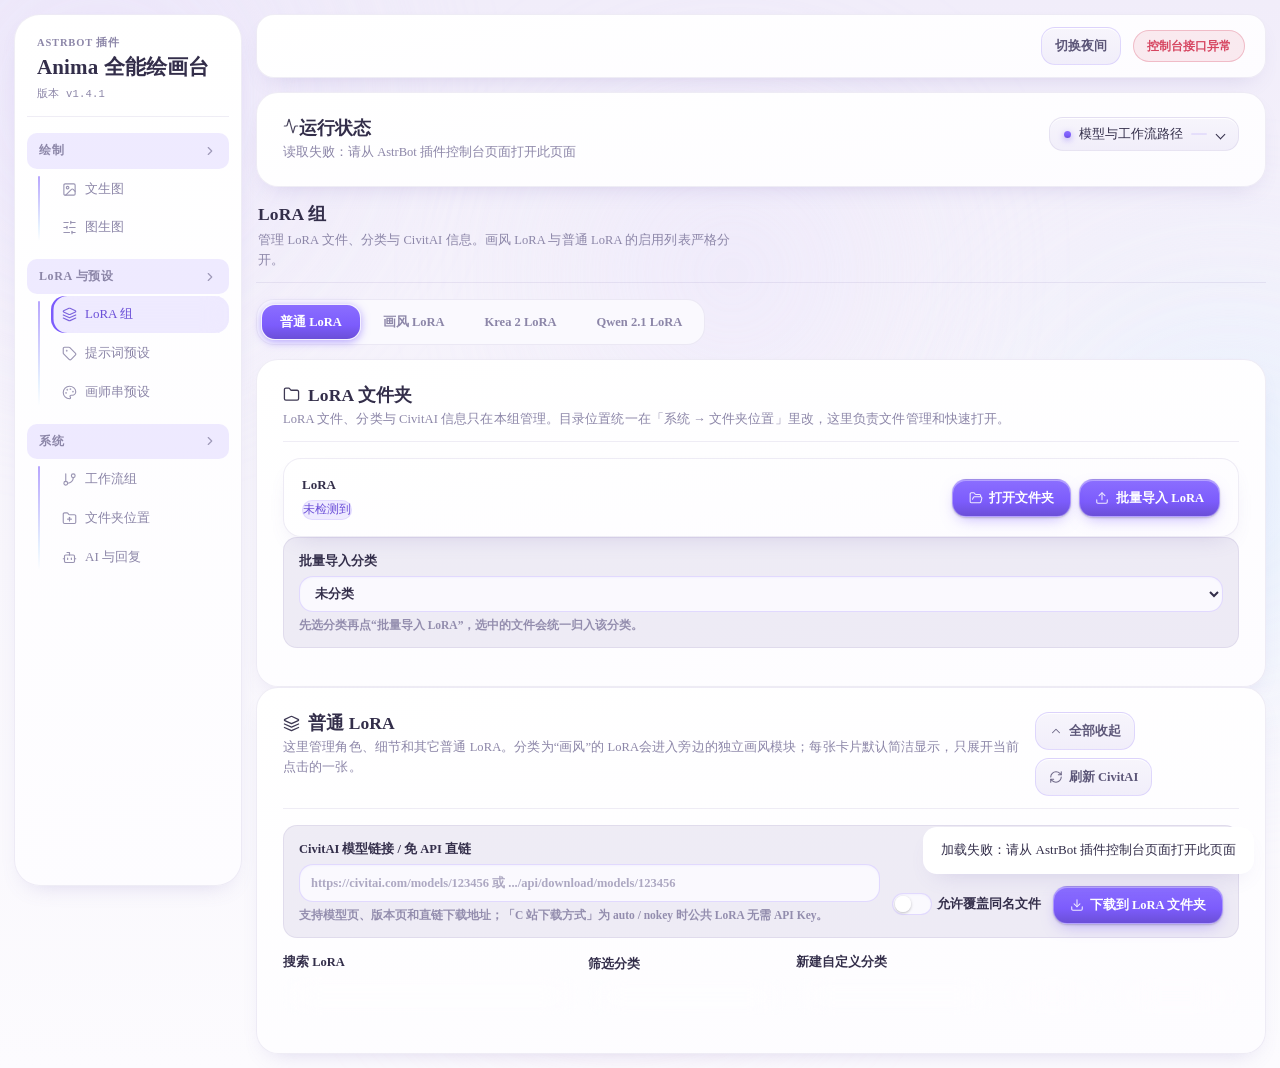
==== commit e63157b3: "发布 v1.4.1：Qwen 2.1 / Krea 2 补齐专业提示词模板，修正负面提示词判定 - 新增 knowledge/qwen21_提示词模版.txt 与 knowledge/krea2_提示" ====
--- a/pages/console/index.html
+++ b/pages/console/index.html
@@ -4,7 +4,7 @@
   <meta charset="utf-8">
   <meta name="viewport" content="width=device-width,initial-scale=1">
   <title>Anima 全能绘画台</title>
-  <link rel="stylesheet" href="style.css?v=1.4.0-enginelora">
+  <link rel="stylesheet" href="style.css?v=1.4.1-proknowledge">
 </head>
 <body>
 
@@ -13,7 +13,7 @@
       <div class="brand">
         <p class="eyebrow">ASTRBOT 插件</p>
         <h1>Anima 全能绘画台</h1>
-        <p id="version" class="version">版本 v1.4.0</p>
+        <p id="version" class="version">版本 v1.4.1</p>
       </div>
 
       <nav class="page-tabs" aria-label="控制台功能页面">
@@ -480,6 +480,6 @@
     </div>
   </main>
 <script src="/api/plugin/page/bridge-sdk.js"></script>
-  <script src="app.js?v=1.4.0-enginelora"></script>
+  <script src="app.js?v=1.4.1-proknowledge"></script>
 </body>
 </html>
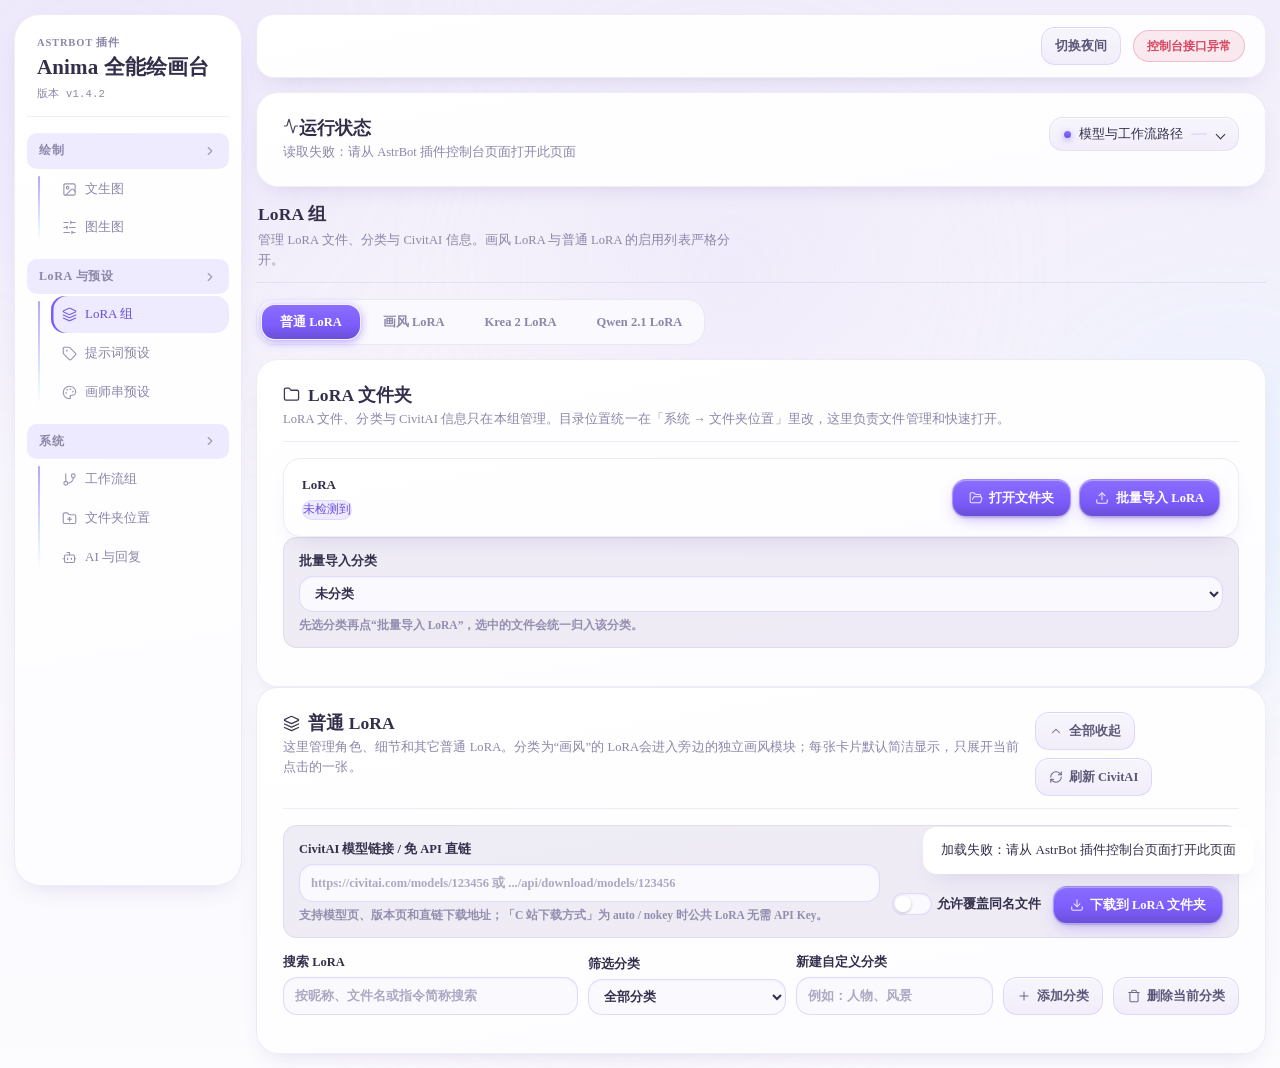
==== commit d3d16023: "发布 v1.4.2：引擎提示词 NSFW 增强包（可选开关） - 新增 knowledge/qwen21_提示词模版_nsfw.txt、knowledge/krea2_提示词模版_nsfw.txt： " ====
--- a/pages/console/index.html
+++ b/pages/console/index.html
@@ -4,7 +4,7 @@
   <meta charset="utf-8">
   <meta name="viewport" content="width=device-width,initial-scale=1">
   <title>Anima 全能绘画台</title>
-  <link rel="stylesheet" href="style.css?v=1.4.1-proknowledge">
+  <link rel="stylesheet" href="style.css?v=1.4.2-nsfwprompt">
 </head>
 <body>
 
@@ -13,7 +13,7 @@
       <div class="brand">
         <p class="eyebrow">ASTRBOT 插件</p>
         <h1>Anima 全能绘画台</h1>
-        <p id="version" class="version">版本 v1.4.1</p>
+        <p id="version" class="version">版本 v1.4.2</p>
       </div>
 
       <nav class="page-tabs" aria-label="控制台功能页面">
@@ -389,6 +389,7 @@
       <div class="section-head"><div><h2><svg class="ui-ic" viewBox="0 0 24 24" fill="none" stroke="currentColor" stroke-width="1.8" stroke-linecap="round" stroke-linejoin="round" aria-hidden="true"><path d="M21 15a2 2 0 0 1-2 2H7l-4 4V5a2 2 0 0 1 2-2h14a2 2 0 0 1 2 2z"/></svg>回复设置</h2><p>绘图开始和完成状态使用固定中文消息，不再额外调用 AI 判断。</p></div><button id="saveReply" class="primary">保存回复设置</button></div>
       <div class="form-grid">
         <label class="wide">群聊涩图黑名单<textarea id="nsfw_group_blacklist" class="textarea" placeholder="每行一个群号，也支持逗号、空格分隔；黑名单群仍可生成普通图片"></textarea></label>
+        <label class="check wide"><input id="nsfw_prompt_enabled" type="checkbox">引擎提示词启用 NSFW 增强版（18+，黑名单群不生效）</label>
         <label class="check wide"><input id="draw_attach_prompt" type="checkbox">发送图片时附带本次实际提示词</label>
         <label>绘图完成后的回复方式<select id="draw_reply_mode" class="select"><option value="custom">固定完成回复</option></select><small class="field-hint">图片发送完成后直接使用下方固定内容，不再额外调用 AI 判断。</small></label>
         <label>绘图结果发送方式<select id="draw_delivery_mode" class="select"><option value="normal">普通消息</option><option value="forward">群聊合并转发</option></select></label>
@@ -480,6 +481,6 @@
     </div>
   </main>
 <script src="/api/plugin/page/bridge-sdk.js"></script>
-  <script src="app.js?v=1.4.1-proknowledge"></script>
+  <script src="app.js?v=1.4.2-nsfwprompt"></script>
 </body>
 </html>
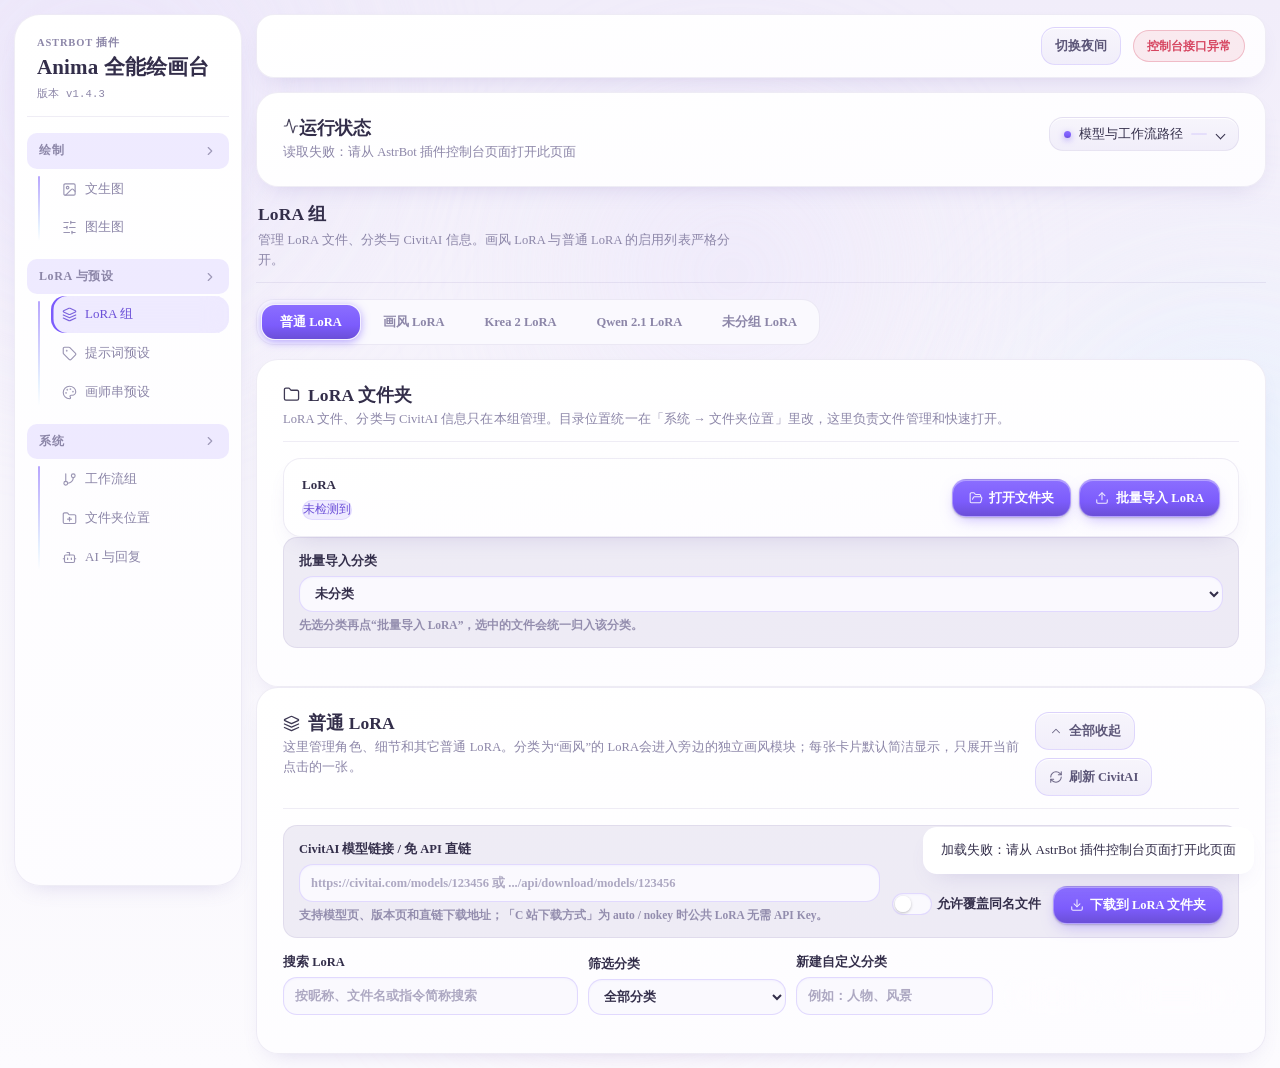
==== commit 4dae4ace: "发布 v1.4.3：未分组 LoRA 页签 + 模型昵称指令 /a /k /q /anima" ====
--- a/pages/console/index.html
+++ b/pages/console/index.html
@@ -4,7 +4,7 @@
   <meta charset="utf-8">
   <meta name="viewport" content="width=device-width,initial-scale=1">
   <title>Anima 全能绘画台</title>
-  <link rel="stylesheet" href="style.css?v=1.4.2-nsfwprompt">
+  <link rel="stylesheet" href="style.css?v=1.4.3-nsfwprompt">
 </head>
 <body>
 
@@ -13,7 +13,7 @@
       <div class="brand">
         <p class="eyebrow">ASTRBOT 插件</p>
         <h1>Anima 全能绘画台</h1>
-        <p id="version" class="version">版本 v1.4.2</p>
+        <p id="version" class="version">版本 v1.4.3</p>
       </div>
 
       <nav class="page-tabs" aria-label="控制台功能页面">
@@ -71,6 +71,7 @@
       <button id="styleLoraTab" class="lora-section-tab" type="button" data-lora-section="style" role="tab" aria-selected="false">画风 LoRA</button>
       <button id="krea2LoraTab" class="lora-section-tab" type="button" data-lora-section="krea2" role="tab" aria-selected="false">Krea 2 LoRA</button>
       <button id="qwen21LoraTab" class="lora-section-tab" type="button" data-lora-section="qwen21" role="tab" aria-selected="false">Qwen 2.1 LoRA</button>
+      <button id="unfiledLoraTab" class="lora-section-tab" type="button" data-lora-section="unfiled" role="tab" aria-selected="false">未分组 LoRA</button>
     </div>
 
     <section class="band">
@@ -158,6 +159,16 @@
         <label class="check"><input id="qwen21LoraOnlyCompatible" type="checkbox">只显示文件名含 qwen 的 LoRA</label>
       </div>
       <div id="qwen21Loras" class="engine-lora-list"></div>
+    </section>
+
+    <section class="band engine-lora-band" data-engine-lora-panel="unfiled" hidden>
+      <div class="section-head">
+        <div><h2>未分组 LoRA</h2><p>文件名不含 <code>krea2</code>、<code>qwen</code>、<code>anima</code> 任一关键词的 LoRA，没有被任何引擎认领。它们当前仍会落进 Anima 的默认列表；本页只做呈现，需要独立归属请重命名文件或到对应引擎页勾选。</p></div>
+      </div>
+      <div class="engine-lora-toolbar">
+        <label class="lora-search">搜索 LoRA<input id="unfiledLoraSearch" class="input" type="search" placeholder="按昵称或文件名搜索"></label>
+      </div>
+      <div id="unfiledLoras" class="engine-lora-list"></div>
     </section>
 
     </div>
@@ -481,6 +492,6 @@
     </div>
   </main>
 <script src="/api/plugin/page/bridge-sdk.js"></script>
-  <script src="app.js?v=1.4.2-nsfwprompt"></script>
+  <script src="app.js?v=1.4.3-nsfwprompt"></script>
 </body>
 </html>
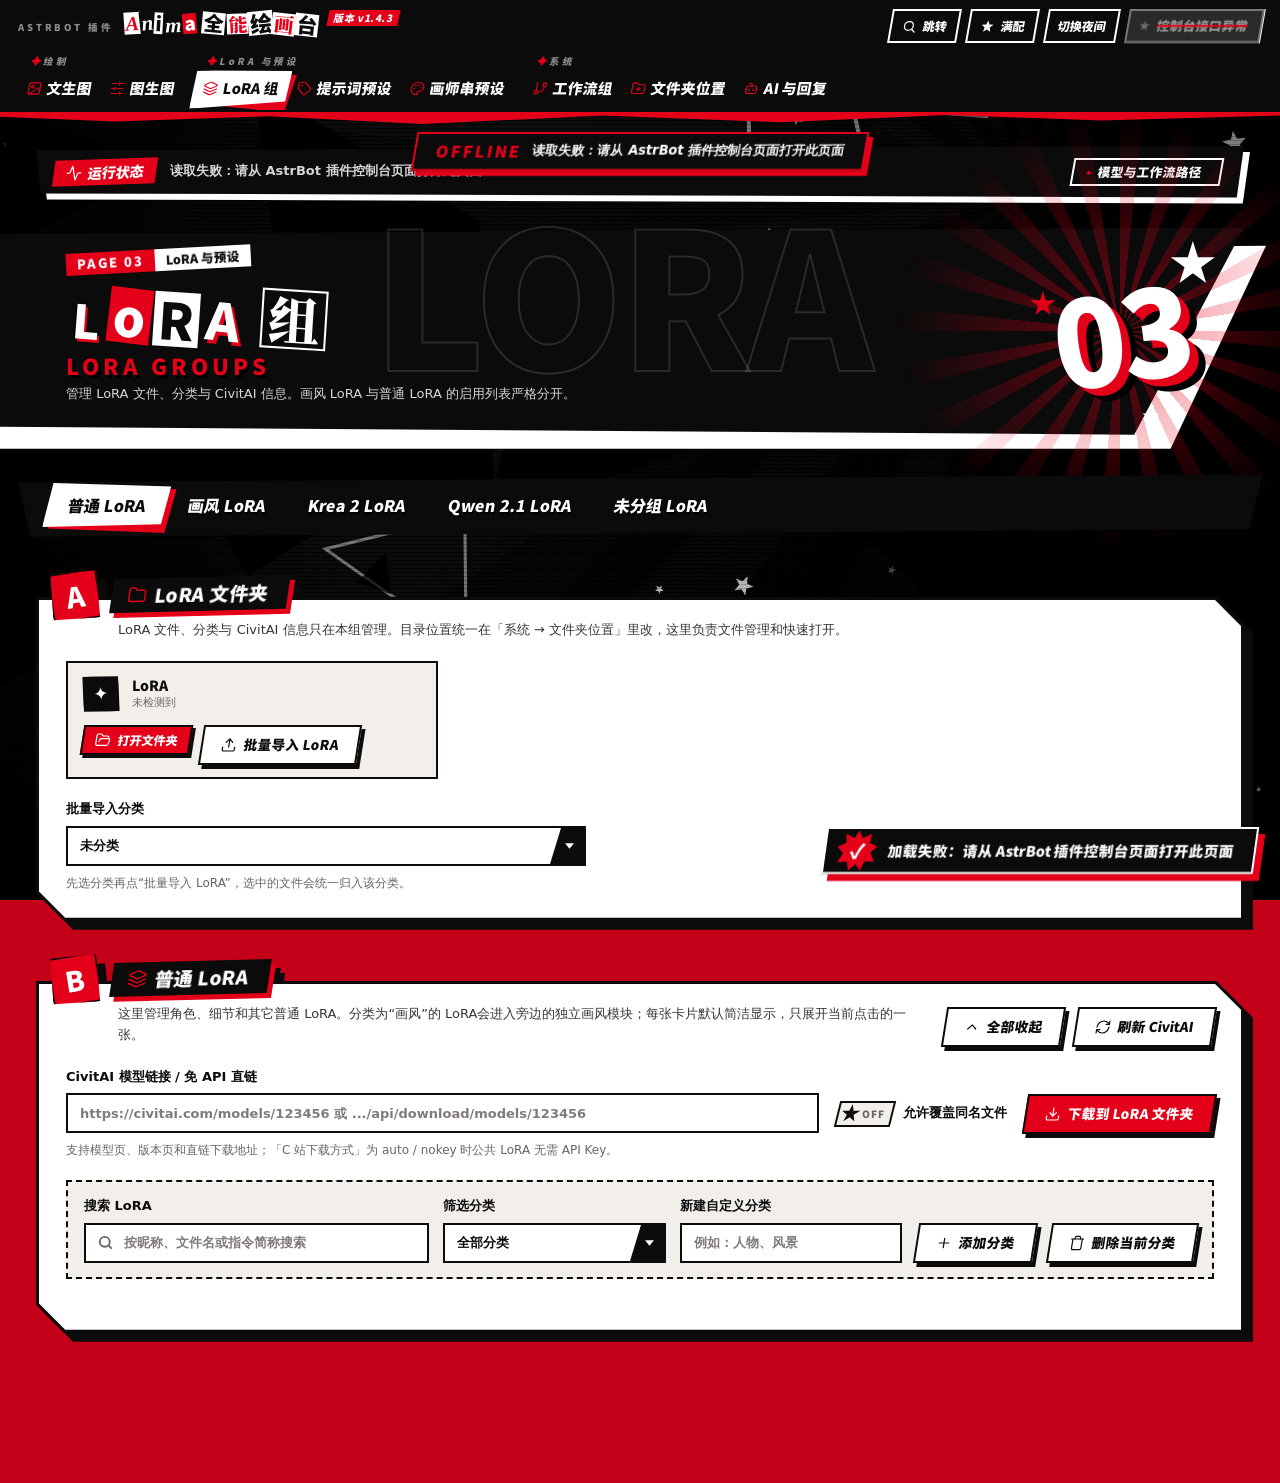
==== commit a6e40eec: "WebUI 换上 P5 风格皮肤，并同步根目录前端副本" ====
--- a/pages/console/index.html
+++ b/pages/console/index.html
@@ -4,9 +4,14 @@
   <meta charset="utf-8">
   <meta name="viewport" content="width=device-width,initial-scale=1">
   <title>Anima 全能绘画台</title>
-  <link rel="stylesheet" href="style.css?v=1.4.3-nsfwprompt">
+  <link rel="stylesheet" href="p5-fonts.css?v=1.4.3-p5">
+  <link rel="stylesheet" href="style.css?v=1.4.3-p5">
 </head>
 <body>
+
+  <canvas id="p5Bg" class="p5-bg" aria-hidden="true"></canvas>
+  <div class="p5-tone" aria-hidden="true"></div>
+  <div class="p5-marq" aria-hidden="true"><div class="mq a"><span>ANIMA ✦ 全能绘画台 ✦ ANIMA ✦ 全能绘画台 ✦&nbsp;</span><span>ANIMA ✦ 全能绘画台 ✦ ANIMA ✦ 全能绘画台 ✦&nbsp;</span></div><div class="mq b"><span>COMFYUI × ASTRBOT ✦ LORA ✦ PROMPT ✦&nbsp;</span><span>COMFYUI × ASTRBOT ✦ LORA ✦ PROMPT ✦&nbsp;</span></div></div>
 
   <main class="shell">
     <aside class="sidebar">
@@ -45,6 +50,8 @@
     <div class="main">
       <header class="topbar">
         <div class="top-actions">
+          <button id="p5PaletteBtn" class="p5-ib" type="button" title="快速跳转到任意设置（Ctrl K）"><svg class="ui-ic" viewBox="0 0 24 24" fill="none" stroke="currentColor" stroke-width="2" stroke-linecap="round" stroke-linejoin="round" aria-hidden="true"><circle cx="11" cy="11" r="7"/><path d="m21 21-4.3-4.3"/></svg><span class="p5-ib-t">跳转</span><kbd>Ctrl K</kbd></button>
+          <button id="p5Motion" class="p5-ib" type="button" aria-pressed="false" title="切换动效：满配 / 简化"><svg class="ui-ic" viewBox="0 0 24 24" fill="currentColor" aria-hidden="true"><path d="M12 2.5l2.6 6.3 6.8.5-5.2 4.4 1.6 6.6L12 16.8l-5.8 3.5 1.6-6.6-5.2-4.4 6.8-.5z"/></svg><span class="p5-ib-t">满配</span></button>
           <button id="themeToggle" class="secondary" type="button"><span class="t-light">浅色</span><span class="t-dark">深色</span></button>
           <div id="status" class="status pending">检查中</div>
         </div>
@@ -489,9 +496,14 @@
   </div>
 </div>
 <div id="toast" class="toast" role="status"></div>
+<div class="p5-offstrip" role="status"><b>OFFLINE</b><span id="p5OffText">ComfyUI 未连接</span></div>
+<div id="p5Fx" class="p5-fx" aria-hidden="true"></div>
     </div>
   </main>
 <script src="/api/plugin/page/bridge-sdk.js"></script>
-  <script src="app.js?v=1.4.3-nsfwprompt"></script>
+  <script src="app.js?v=1.4.3-p5"></script>
+  <script src="p5-fx.js?v=1.4.3-p5"></script>
+  <script src="p5-ui.js?v=1.4.3-p5"></script>
+  <script src="p5-bg.js?v=1.4.3-p5"></script>
 </body>
 </html>
--- a/pages/console/p5-fonts.css
+++ b/pages/console/p5-fonts.css
@@ -0,0 +1,16 @@
+/* P5 皮肤标题字体（自动生成，勿手改）
+   P5 Sans  = Noto Sans SC Black 子集；P5 Serif = Noto Serif CJK SC Black 子集
+   两者均为 SIL Open Font License 1.1。只收录控制台界面用到的字，其余文字回退到系统字体。
+   重新生成：改完界面文字后运行字体子集脚本，覆盖本文件。 */
+@font-face {
+  font-family: "P5 Sans";
+  src: url("[data-uri]") format("woff2");
+  font-weight: 100 900;
+  font-display: swap;
+}
+@font-face {
+  font-family: "P5 Serif";
+  src: url("[data-uri]") format("woff2");
+  font-weight: 100 900;
+  font-display: swap;
+}
--- a/pages/console/style.css
+++ b/pages/console/style.css
@@ -1,3302 +1,1947 @@
 /* ============================================================
-   Anima 全能绘画台 · 磨砂玻璃侧栏皮肤
-   替换 pages/console/style.css
-   主题切换沿用插件机制：:root[data-ui-theme="light"] / .theme-light
-   所有 class / id 与 app.js 接口保持兼容
+   Anima 全能绘画台 · 控制台样式（P5 风格皮肤）
+   红 / 黑 / 白 · 锯齿切角 · 勒索信拼贴字 · 网点 · 星形
+   结构沿用 index.html + app.js；动效在 p5/fx.js、p5/ui.js，背景在 p5/bg.js。
+   原则：不播片。所有反馈 ≤ 0.6s、不挡操作；「简化动效」时只保留状态变化。
+   主题变量统一放在文件末尾的 T4-E 换肤层（红 = 浅色，黑 = 深色）。
    ============================================================ */
 
-/* ---------- 主题变量 ---------- */
+/* 字体：P5 Sans / P5 Serif 在 p5-fonts.css 里（子集字体，base64 内嵌） */
+
+/* ---------- 不随主题变化的设计常量 ---------- */
 :root {
-  color-scheme: light;
-  --bg: #F1F5FB;
-  --bg-grad: linear-gradient(180deg, #E7F1FC 0%, #F2F8FF 46%, #FAFCFF 100%);
-  --blob-1: #A9CCFF;
-  --blob-2: #C9E4FF;
-  --blob-3: #B9ECEA;
-  --glass: rgba(255, 255, 255, .38);
-  --glass-strong: rgba(255, 255, 255, .7);
-  --glass-soft: rgba(15, 40, 90, .035);
-  --line: rgba(15, 40, 90, .08);
-  --line-hi: rgba(255, 255, 255, .8);
-  --text: #17233A;
-  --muted: #67768F;
-  --accent: #0A84FF;
-  --accent-strong: #0071EB;
-  --accent-soft: rgba(10, 132, 255, .13);
-  --danger: #D64545;
-  --shadow: 0 14px 38px rgba(28, 64, 140, .13);
-  --btn-bg: rgba(255, 255, 255, .6);
-  --btn-bg-hover: rgba(255, 255, 255, .9);
-  --field-bg: rgba(255, 255, 255, .62);
-  --field-bg-hover: rgba(255, 255, 255, .9);
-  --radius: 16px;
-}
-
-:root[data-ui-theme="light"], :root.theme-light {
-  color-scheme: light;
-  --bg: #F1F5FB;
-  --bg-grad: linear-gradient(180deg, #E7F1FC 0%, #F2F8FF 46%, #FAFCFF 100%);
-  --blob-1: #A9CCFF;
-  --blob-2: #C9E4FF;
-  --blob-3: #B9ECEA;
-  --glass: rgba(255, 255, 255, .38);
-  --glass-strong: rgba(255, 255, 255, .7);
-  --glass-soft: rgba(15, 40, 90, .035);
-  --line: rgba(15, 40, 90, .08);
-  --line-hi: rgba(255, 255, 255, .8);
-  --text: #17233A;
-  --muted: #67768F;
-  --accent: #0A84FF;
-  --accent-strong: #0071EB;
-  --accent-soft: rgba(10, 132, 255, .13);
-  --danger: #D64545;
-  --shadow: 0 14px 38px rgba(28, 64, 140, .13);
-  --btn-bg: rgba(255, 255, 255, .6);
-  --btn-bg-hover: rgba(255, 255, 255, .9);
-  --field-bg: rgba(255, 255, 255, .62);
-  --field-bg-hover: rgba(255, 255, 255, .9);
-  --radius: 16px;
-}
-:root[data-ui-theme="dark"], :root.theme-dark {
-  color-scheme: dark;
-  --bg: #0C0D12;
-  --bg-grad: linear-gradient(180deg, #090A0F 0%, #0D0F16 52%, #11131B 100%);
-  --blob-1: #262A35;
-  --blob-2: #2E2A36;
-  --blob-3: #22303A;
-  --glass: rgba(18, 20, 26, .5);
-  --glass-strong: rgba(24, 26, 34, .75);
-  --glass-soft: rgba(255, 255, 255, .05);
-  --line: rgba(255, 255, 255, .08);
-  --line-hi: rgba(255, 255, 255, .14);
-  --text: #F1F3F7;
-  --muted: #9AA1B0;
-  --accent: #B8C0CC;
-  --accent-strong: #D0D6DF;
-  --accent-soft: rgba(200, 208, 220, .14);
-  --danger: #E4696E;
-  --shadow: 0 20px 50px rgba(0, 0, 0, .6);
-  --btn-bg: rgba(255, 255, 255, .08);
-  --btn-bg-hover: rgba(255, 255, 255, .14);
-  --field-bg: rgba(255, 255, 255, .06);
-  --field-bg-hover: rgba(255, 255, 255, .11);
-  --radius: 16px;
-}
-
-/* ---------- 背景光斑 ---------- */
-body::before, body::after, .shell::before, .shell::after {
-  content: "";
-  position: fixed;
-  border-radius: 50%;
-  filter: blur(84px);
-  pointer-events: none;
-  z-index: -1;
-}
-body::before { width: 580px; height: 580px; background: radial-gradient(closest-side, rgba(146, 195, 255, .78), rgba(146, 195, 255, 0) 72%); top: -190px; left: -190px; }
-body::after { width: 520px; height: 520px; background: radial-gradient(closest-side, rgba(188, 222, 255, .72), rgba(188, 222, 255, 0) 72%); top: 26%; right: -210px; }
-.shell::before {
-  width: 470px; height: 470px;
-  background: radial-gradient(closest-side, rgba(158, 222, 218, .55), rgba(158, 222, 218, 0) 70%);
-  bottom: -170px; left: 30%;
-}
-.shell::after {
-  width: 440px; height: 440px;
-  background: radial-gradient(closest-side, rgba(196, 218, 255, .6), rgba(196, 218, 255, 0) 72%);
-  top: 6%; left: 40%;
-}
-:root[data-ui-theme="dark"] body::before { background: radial-gradient(closest-side, rgba(205, 213, 228, .30), rgba(205, 213, 228, 0) 72%); }
-:root[data-ui-theme="dark"] body::after { background: radial-gradient(closest-side, rgba(178, 190, 210, .22), rgba(178, 190, 210, 0) 72%); }
-:root[data-ui-theme="dark"] .shell::before { background: radial-gradient(closest-side, rgba(148, 158, 180, .18), rgba(148, 158, 180, 0) 70%); }
-:root[data-ui-theme="dark"] .shell::after { background: radial-gradient(closest-side, rgba(196, 204, 220, .16), rgba(196, 204, 220, 0) 72%); }
-:root.theme-dark body::before { background: radial-gradient(closest-side, rgba(205, 213, 228, .30), rgba(205, 213, 228, 0) 72%); }
-:root.theme-dark body::after { background: radial-gradient(closest-side, rgba(178, 190, 210, .22), rgba(178, 190, 210, 0) 72%); }
-:root.theme-dark .shell::before { background: radial-gradient(closest-side, rgba(148, 158, 180, .18), rgba(148, 158, 180, 0) 70%); }
-:root.theme-dark .shell::after { background: radial-gradient(closest-side, rgba(196, 204, 220, .16), rgba(196, 204, 220, 0) 72%); }
+  --f-disp: "P5 Sans", "Noto Sans SC Black", "Source Han Sans SC Heavy", "Microsoft YaHei UI", "Microsoft YaHei", sans-serif;
+  --f-serif: "P5 Serif", "Noto Serif SC", "Source Han Serif SC", "SimSun", serif;
+  --f-body: "Microsoft YaHei UI", "Microsoft YaHei", "PingFang SC", "HarmonyOS Sans SC", "Noto Sans SC", "Noto Sans CJK SC", system-ui, sans-serif;
+  --f-mono: "JetBrains Mono", "Cascadia Mono", Consolas, "Noto Sans Mono", ui-monospace, monospace;
+  --f-imp: Impact, Haettenschweiler, "Arial Narrow Bold", "P5 Sans", sans-serif;
+  --red: #E5001A;
+  --red-2: #B10014;
+  --red-hot: #FF3C55;
+  --k: #0B0B0B;
+  --w: #FFFFFF;
+  --ease: cubic-bezier(.2, .9, .25, 1);
+  --back: cubic-bezier(.3, 1.7, .45, 1);
+  --snap: cubic-bezier(.75, 0, .2, 1);
+  --star: polygon(50% 0%, 61% 35%, 98% 35%, 68% 57%, 79% 91%, 50% 70%, 21% 91%, 32% 57%, 2% 35%, 39% 35%);
+  --burst: polygon(50% 0, 60% 19%, 82% 8%, 79% 31%, 100% 40%, 84% 55%, 96% 78%, 72% 77%, 64% 100%, 50% 84%, 35% 100%, 28% 77%, 4% 80%, 16% 57%, 0 40%, 21% 31%, 18% 8%, 40% 19%);
+  --cut: polygon(0 0, calc(100% - 28px) 0, 100% 28px, 100% 100%, 28px 100%, 0 calc(100% - 28px));
+  --cut-in: polygon(0 0, calc(100% - 26.2px) 0, 100% 26.2px, 100% 100%, 26.2px 100%, 0 calc(100% - 26.2px));
+  --top-h: 74px;
+}
 
 /* ---------- 基础 ---------- */
 * { box-sizing: border-box; }
-html { -webkit-text-size-adjust: 100%; }
+html {
+  scrollbar-color: var(--red) var(--k);
+  scroll-padding-top: calc(var(--top-h) + 80px);
+}
 body {
   margin: 0;
-  background: var(--bg-grad);
-  background-attachment: fixed;
+  min-height: 100vh;
+  font: 500 14px/1.6 var(--f-body);
   color: var(--text);
-  font: 14px/1.55 system-ui, -apple-system, "PingFang SC", "Microsoft YaHei", "Segoe UI", sans-serif;
-}
-
-button {
-  border: 1px solid var(--line-hi);
-  background: var(--btn-bg);
-  color: var(--text);
-  padding: 8px 13px;
-  border-radius: 10px;
-  cursor: pointer;
-  font: inherit;
-  font-size: 13px;
-  transition: border-color .16s, transform .16s, background .16s, box-shadow .16s, color .16s;
-}
-button:hover { border-color: var(--accent); transform: translateY(-1px); background: var(--btn-bg-hover); }
-button:active { transform: translateY(0); }
-button:disabled { opacity: .5; cursor: not-allowed; transform: none; }
-button.primary {
-  background: var(--accent);
-  border-color: var(--accent);
-  color: var(--accent-ink, #fff);
-  font-weight: 600;
-  transition:
-    border-color .3s ease,
-    transform .18s cubic-bezier(.2, .7, .3, 1),
-    background .3s ease,
-    box-shadow .3s ease,
-    color .3s ease;
-}
-button.primary:hover { background: var(--accent-strong); border-color: var(--accent-strong); }
-button.primary:active { transform: translateY(0) scale(.97); }
-button.secondary { background: var(--btn-bg); }
-button.secondary:hover { background: var(--btn-bg-hover); }
-
-input, select, textarea {
-  font: inherit;
-  color: inherit;
-}
-
-code, pre { font-family: ui-monospace, SFMono-Regular, Consolas, "Courier New", monospace; }
-
-::-webkit-scrollbar { width: 10px; height: 10px; }
-::-webkit-scrollbar-thumb { background: var(--line-hi); border-radius: 6px; border: 2px solid transparent; background-clip: padding-box; }
-::-webkit-scrollbar-track { background: transparent; }
-
-/* ---------- 布局骨架 ---------- */
-.shell {
-  display: flex;
-  gap: 14px;
-  min-height: 100vh;
-  max-width: 1480px;
-  margin: 0 auto;
-  padding: 14px;
-  position: relative;
-}
-
+  background: var(--stage);
+  overflow-x: hidden;
+  -webkit-font-smoothing: antialiased;
+}
+::selection { background: var(--red); color: var(--w); }
+:where(button, input, select, textarea) { font: inherit; color: inherit; }
+code, pre, kbd { font-family: var(--f-mono); }
+[hidden] { display: none !important; }
+h1, h2, h3 { font-family: var(--f-disp); font-weight: 900; }
+a {
+  color: var(--accent-strong);
+  font-weight: 800;
+  text-decoration: underline 2px;
+  text-underline-offset: 3px;
+  transition: background .1s, color .1s;
+}
+a:hover { background: var(--red); color: var(--w); text-decoration: none; }
+.ui-ic { width: 16px; height: 16px; flex: none; vertical-align: -3px; }
+.muted { color: var(--muted); }
+.field-hint {
+  display: block;
+  margin: 2px 0 0;
+  color: var(--muted);
+  font-size: 12px;
+  font-weight: 500;
+  line-height: 1.55;
+}
+.success-text { color: var(--text); font-weight: 800; }
+.success-text::before { content: "✓ "; color: var(--accent-strong); }
+.error-text { color: var(--accent-strong); font-weight: 800; }
+.error-text::before { content: "✕ "; }
+::-webkit-scrollbar { width: 12px; height: 12px; }
+::-webkit-scrollbar-track { background: var(--k); }
+::-webkit-scrollbar-thumb { background: var(--red); border: 3px solid var(--k); }
+::-webkit-scrollbar-corner { background: var(--k); }
+
+/* ---------- 常驻动态背景（canvas + 网点 + 描边大字） ---------- */
+.p5-bg {
+  position: fixed;
+  inset: 0;
+  z-index: 0;
+  width: 100vw;
+  height: 100vh;
+  pointer-events: none;
+  transition: filter .3s;
+}
+.p5-tone {
+  position: fixed;
+  inset: 0;
+  z-index: 0;
+  overflow: hidden;
+  pointer-events: none;
+  -webkit-mask-image: linear-gradient(118deg, transparent 18%, #000 52%, transparent 88%);
+  mask-image: linear-gradient(118deg, transparent 18%, #000 52%, transparent 88%);
+}
+.p5-tone::before {
+  content: "";
+  position: absolute;
+  inset: -40px;
+  background: radial-gradient(circle, var(--tone) 1.7px, transparent 2px) 0 0 / 14px 14px;
+  animation: p5-tone 2.6s linear infinite;
+}
+@keyframes p5-tone { to { transform: translate(-28px, -28px); } }
+.p5-marq {
+  position: fixed;
+  inset: 0;
+  z-index: 0;
+  overflow: hidden;
+  pointer-events: none;
+}
+.p5-marq .mq {
+  position: absolute;
+  left: -10vw;
+  white-space: nowrap;
+  font: 400 17vh/1 var(--f-imp);
+  color: transparent;
+  -webkit-text-stroke: 2px var(--marq);
+  letter-spacing: .02em;
+  transform: rotate(-9deg);
+}
+.p5-marq .mq.a { top: 34vh; }
+.p5-marq .mq.b { top: 68vh; font-size: 12vh; }
+.p5-marq .mq span { display: inline-block; animation: p5-marq 60s linear infinite; }
+.p5-marq .mq.b span { animation-duration: 46s; animation-direction: reverse; }
+@keyframes p5-marq { to { transform: translateX(-100%); } }
+html.p5-off .p5-bg { filter: grayscale(1) contrast(1.3) brightness(.7); }
+html.p5-off .p5-tone::before,
+html.p5-off .p5-marq .mq span { animation-play-state: paused; }
+
+/* ---------- 布局骨架：侧栏改成顶部黑色横条 ---------- */
+.shell { position: relative; z-index: 1; display: block; min-height: 100vh; overflow-x: clip; }
 .sidebar {
   position: sticky;
-  top: 14px;
+  top: 0;
+  z-index: 50;
+  display: flex;
+  align-items: center;
+  gap: 18px;
+  height: var(--top-h);
+  padding: 0 390px 0 18px;
+  background: var(--k);
+  color: var(--w);
+}
+.sidebar::after {
+  content: "";
+  position: absolute;
+  left: 0;
+  right: 0;
+  top: 100%;
+  height: 12px;
+  background: var(--red);
+  clip-path: polygon(0 0, 100% 0, 100% 30%, 86% 70%, 74% 25%, 61% 85%, 47% 30%, 33% 100%, 21% 35%, 9% 80%, 0 40%);
+  pointer-events: none;
+}
+:root[data-ui-theme="dark"] .sidebar,
+:root.theme-dark .sidebar { border-bottom: 2px solid #222; }
+.brand { display: flex; flex-direction: column; justify-content: center; flex: none; min-width: 0; }
+.brand .eyebrow {
+  margin: 0;
+  color: #8d8d8d;
+  font: 900 9.5px/1 var(--f-disp);
+  letter-spacing: .3em;
+  white-space: nowrap;
+}
+.brand h1 {
+  display: flex;
+  align-items: center;
+  margin: 3px 0 0;
+  color: var(--w);
+  font: 900 20px/1.1 var(--f-disp);
+  white-space: nowrap;
+}
+.brand h1 .rl { padding: .04em .08em; box-shadow: none; }
+.brand:hover h1 .rl { transform: translateY(calc(var(--dy, 0px) * -1)) rotate(calc(var(--r, 0deg) * -1.6)) scale(var(--s, 1)); }
+.brand .version {
   align-self: flex-start;
-  flex: 0 0 228px;
-  width: 228px;
-  height: calc(100vh - 28px);
-  display: flex;
-  flex-direction: column;
-  padding: 18px 12px 14px;
-  background: var(--glass);
-  border: 1px solid var(--line-hi);
-  border-radius: 22px;
-  backdrop-filter: blur(26px) saturate(170%);
-  -webkit-backdrop-filter: blur(26px) saturate(170%);
-  box-shadow: var(--shadow);
-  overflow-y: auto;
-  overflow-x: hidden;
-}
-
-.main {
+  margin: 4px 0 0;
+  padding: 0 6px;
+  background: var(--red);
+  color: var(--w);
+  font: 400 10px/16px var(--f-imp);
+  letter-spacing: .06em;
+  transform: skewX(-12deg);
+  white-space: nowrap;
+}
+
+/* 导航：分组名做小字眉标，按钮横排 */
+.page-tabs {
+  display: flex;
+  align-items: flex-end;
+  gap: 10px;
   flex: 1;
   min-width: 0;
-  display: flex;
-  flex-direction: column;
-  gap: 14px;
-}
-
-/* ---------- 品牌区 ---------- */
-.brand { padding: 2px 10px 14px; border-bottom: 1px solid var(--line); margin-bottom: 12px; }
-.brand h1 { margin: 2px 0 0; font-size: 16px; font-weight: 700; letter-spacing: .2px; }
-.eyebrow { margin: 0; color: var(--accent); font-size: 10.5px; letter-spacing: 1.8px; text-transform: uppercase; }
-.version { margin: 5px 0 0; font-size: 11px; color: var(--muted); font-family: ui-monospace, SFMono-Regular, Consolas, monospace; }
-
-/* ---------- 侧栏导航 ---------- */
-.page-tabs { display: flex; flex-direction: column; gap: 3px; }
-.page-tab {
-  appearance: none;
-  -webkit-appearance: none;
-  border: none;
-  background: transparent;
-  color: var(--muted);
-  text-align: left;
-  padding: 9px 12px;
-  border-radius: 11px;
-  font-size: 13.5px;
-  font-weight: 500;
-  cursor: pointer;
-  transition: background .18s, color .18s, transform .18s;
-  position: relative;
-}
-.page-tab:hover { background: var(--glass-soft); color: var(--text); transform: none; }
-.page-tab:active { transform: none; }
+  height: 64px;
+  padding-left: 6px;
+  overflow-x: auto;
+  overflow-y: hidden;
+  scrollbar-width: none;
+}
+.page-tabs::-webkit-scrollbar { display: none; }
+.nav-group { display: flex; flex-direction: column; flex: none; }
+.nav-group-head {
+  display: block;
+  padding-left: 14px;
+  color: #8d8d8d;
+  font: 900 9.5px/1 var(--f-disp);
+  letter-spacing: .3em;
+  white-space: nowrap;
+  list-style: none;
+  cursor: default;
+  transform: skewX(-12deg);
+}
+.nav-group-head::-webkit-details-marker { display: none; }
+.nav-group-head::marker { content: ""; }
+.nav-group-head::before { content: "✦ "; color: var(--red); letter-spacing: 0; }
+.nav-chevron { display: none; }
+.nav-group-body { display: flex; }
 .page-tab {
   position: relative;
-}
-.page-tab.active {
-  background: linear-gradient(90deg, rgba(10, 132, 255, .14) 0%, rgba(10, 132, 255, .05) 55%, rgba(10, 132, 255, .02) 100%);
-  backdrop-filter: blur(12px) saturate(1.5);
-  -webkit-backdrop-filter: blur(12px) saturate(1.5);
-  color: var(--accent);
-  font-weight: 600;
-  box-shadow: inset 0 0 0 1px rgba(10, 132, 255, .14);
-}
-/* 选中指示条：发光玻璃胶囊条（渐变 + 中心高光 + 外发光） */
-.page-tab.active::before {
+  isolation: isolate;
+  display: inline-flex;
+  align-items: center;
+  gap: 5px;
+  height: 44px;
+  padding: 0 11px;
+  border: 0;
+  background: linear-gradient(var(--red), var(--red)) no-repeat 50% calc(100% - 5px) / 0 4px;
+  color: var(--w);
+  font: 900 15px/44px var(--f-disp);
+  white-space: nowrap;
+  cursor: pointer;
+  transform: skewX(-10deg);
+  transition: transform .2s var(--back), color .1s, background-size .16s var(--ease);
+}
+.page-tab .ui-ic { width: 15px; height: 15px; color: var(--red); transition: transform .3s var(--back); }
+.page-tab:hover { transform: skewX(-10deg) scale(1.08) rotate(-3deg); background-size: calc(100% - 22px) 4px; }
+.page-tab:hover .ui-ic { transform: rotate(-14deg) scale(1.2); }
+.page-tab:active { transform: skewX(-10deg) scale(.94); }
+.page-tab:focus-visible { outline: 3px solid var(--red); outline-offset: -3px; }
+.page-tab.active { color: var(--k); background-size: 0 4px; }
+.page-tab.active::before,
+.page-tab.active::after {
   content: "";
   position: absolute;
-  left: 5px;
+  inset: 3px -2px;
+  z-index: -1;
+  animation: p5-ink .26s var(--back);
+}
+.page-tab.active::before {
+  background: var(--red);
+  clip-path: polygon(6% 14%, 100% 0, 95% 100%, 0 84%);
+  transform: translate(4px, 4px) rotate(2deg);
+}
+.page-tab.active::after {
+  background: var(--w);
+  clip-path: polygon(3% 0, 100% 10%, 97% 90%, 0 100%);
+  transform: rotate(-2deg);
+}
+@keyframes p5-ink { from { clip-path: polygon(0 0, 0 0, 0 100%, 0 100%); } }
+
+/* 右上角操作区：固定在黑条右侧 */
+.main {
+  position: relative;
+  max-width: 1340px;
+  margin: 0 auto;
+  padding: 0 36px 90px;
+}
+.topbar {
+  position: fixed;
+  top: 0;
+  right: 18px;
+  z-index: 55;
+  display: flex;
+  align-items: center;
+  height: var(--top-h);
+}
+.top-actions { display: flex; align-items: center; gap: 9px; }
+.top-actions > button,
+.p5-ib {
+  position: relative;
+  display: inline-flex;
+  align-items: center;
+  justify-content: center;
+  gap: 6px;
+  height: 34px;
+  min-width: 34px;
+  padding: 0 10px;
+  border: 2px solid var(--w);
+  background: transparent;
+  color: var(--w);
+  font: 900 12px/1 var(--f-disp);
+  white-space: nowrap;
+  cursor: pointer;
+  transform: skewX(-10deg);
+  transition: transform .2s var(--back), background .1s, color .1s, box-shadow .2s var(--back);
+}
+.top-actions > button:hover,
+.p5-ib:hover {
+  background: var(--w);
+  color: var(--k);
+  box-shadow: 4px 4px 0 var(--red);
+  transform: skewX(-10deg) translate(-1px, -2px);
+}
+.top-actions > button:active,
+.p5-ib:active { transform: skewX(-10deg) scale(.88); box-shadow: 1px 1px 0 var(--red); transition-duration: .05s; }
+.top-actions > button:focus-visible { outline: 3px solid var(--red); outline-offset: 2px; }
+.p5-ib kbd { padding: 0 4px; border: 1.5px solid currentColor; font: 700 10px/15px var(--f-mono); }
+.p5-ib .ui-ic { width: 15px; height: 15px; }
+#themeToggle .t-dark { display: none; }
+
+/* ComfyUI 连接状态 */
+.status {
+  display: inline-flex;
+  align-items: center;
+  gap: 7px;
+  height: 34px;
+  padding: 0 12px 0 10px;
+  border: 2px solid var(--w);
+  background: #2a2a2a;
+  color: var(--w);
+  font: 900 12.5px/1 var(--f-disp);
+  white-space: nowrap;
+  transform: skewX(-10deg);
+  transition: background .15s, color .15s, border-color .15s;
+}
+.status::before {
+  content: "";
+  width: 11px;
+  height: 11px;
+  background: currentColor;
+  clip-path: var(--star);
+}
+.status.pending { border-style: dashed; color: #bbb; }
+.status.pending::before { animation: p5-spin 1s linear infinite; }
+.status.ok { background: var(--red); }
+.status.ok::before { background: var(--w); animation: p5-blink 1s steps(2, jump-none) infinite; }
+.status.bad { background: #2a2a2a; color: #9a9a9a; border-color: #777; text-decoration: line-through 2px var(--red); }
+.status.bad::before { background: #6b6b6b; }
+@keyframes p5-blink { 50% { opacity: .15; } }
+@keyframes p5-spin { to { transform: rotate(360deg); } }
+
+/* 断线提示条：状态，不是过场 */
+.p5-offstrip {
+  position: fixed;
+  top: calc(var(--top-h) + 20px);
+  left: 50%;
+  z-index: 60;
+  display: flex;
+  align-items: center;
+  gap: 12px;
+  padding: 7px 20px;
+  background: var(--k);
+  color: var(--w);
+  border: 2px solid var(--red);
+  box-shadow: 5px 5px 0 var(--red);
+  font-size: 13px;
+  font-weight: 700;
+  pointer-events: none;
+  opacity: 0;
+  visibility: hidden;
+  transform: translate(-50%, -40px) skewX(-10deg);
+  transition: transform .32s var(--back), opacity .15s, visibility 0s .32s;
+}
+.p5-offstrip b { color: var(--red); font: 400 16px/1 var(--f-imp); letter-spacing: .12em; animation: p5-blink .8s steps(2, jump-none) infinite; }
+html.p5-off .p5-offstrip { opacity: 1; visibility: visible; transform: translate(-50%, 0) skewX(-10deg); transition: transform .32s var(--back), opacity .1s, visibility 0s; }
+
+/* ---------- 运行状态条 ---------- */
+.band.status-band {
+  display: flex;
+  flex-wrap: wrap;
+  align-items: center;
+  gap: 10px 22px;
+  margin: 34px 0 30px;
+  padding: 12px 22px 12px 18px;
+  color: var(--w);
+  filter: drop-shadow(6px 6px 0 var(--shadow-alt));
+}
+.band.status-band::before { background: var(--k); clip-path: polygon(0 8%, 100% 0, 99.4% 100%, .4% 92%); }
+.band.status-band::after { display: none; }
+.status-band > div:first-child { display: flex; align-items: center; gap: 14px; min-width: 0; flex: 1 1 360px; }
+.status-band h2 {
+  display: inline-flex;
+  align-items: center;
+  gap: 6px;
+  margin: 0;
+  padding: 2px 12px;
+  background: var(--red);
+  color: var(--w);
+  font-size: 14px;
+  white-space: nowrap;
+  transform: skewX(-10deg) rotate(-2deg);
+}
+.status-band #statusText { color: #d6d6d6; font-size: 13px; font-weight: 700; }
+.paths-wrap { min-width: 0; }
+.paths-wrap > summary {
+  display: inline-flex;
+  align-items: center;
+  gap: 6px;
+  padding: 3px 12px;
+  border: 2px solid var(--w);
+  color: var(--w);
+  font: 900 12.5px/1.4 var(--f-disp);
+  list-style: none;
+  cursor: pointer;
+  transform: skewX(-10deg);
+  transition: background .1s, color .1s, box-shadow .2s var(--back);
+}
+.paths-wrap > summary::-webkit-details-marker { display: none; }
+.paths-wrap > summary::before { content: "▸"; color: var(--red); transition: transform .2s var(--back); }
+.paths-wrap[open] > summary::before { transform: rotate(90deg); }
+.paths-wrap > summary:hover { background: var(--w); color: var(--k); box-shadow: 4px 4px 0 var(--red); }
+.paths-count { color: var(--red-hot); font-family: var(--f-imp); font-weight: 400; letter-spacing: .04em; }
+.paths-wrap[open] { flex: 1 1 100%; }
+.paths {
+  margin: 12px 0 2px;
+  padding: 10px 12px;
+  max-height: 340px;
+  overflow: auto;
+  background: #161616;
+  border: 2px solid #333;
+  color: #ddd;
+  font: 600 12px/1.5 var(--f-body);
+  white-space: normal;
+}
+.path-row {
+  display: grid;
+  grid-template-columns: minmax(110px, 170px) minmax(0, 1fr) auto auto;
+  align-items: center;
+  gap: 4px 10px;
+  padding: 5px 0;
+  border-bottom: 1px dashed #333;
+}
+.path-row:last-child { border-bottom: 0; }
+.path-row > code { color: var(--red-hot); font-size: 11.5px; }
+.path-value { min-width: 0; overflow: hidden; text-overflow: ellipsis; white-space: nowrap; font-family: var(--f-mono); font-size: 11.5px; }
+.path-row button { height: 26px !important; padding: 0 9px !important; font-size: 11.5px !important; }
+
+/* ---------- 页面标题区：黑色斜板 + 拼贴字 ---------- */
+.view-panel { position: relative; counter-reset: band; }
+.page-head {
+  position: relative;
+  isolation: isolate;
+  min-height: 190px;
+  margin: 26px 0 60px;
+  padding: 26px 34% 30px 30px;
+  color: var(--w);
+}
+.page-head::before,
+.page-head::after { content: ""; position: absolute; pointer-events: none; }
+.page-head::before {
+  inset: 0 0 0 -360px;
+  z-index: -1;
+  background: var(--slab);
+  clip-path: polygon(0 4%, 100% 0, 93% 100%, 0 95%);
+}
+.page-head::after {
+  inset: 14px -22px -14px -360px;
+  z-index: -2;
+  background: var(--slab-2);
+  clip-path: polygon(0 9%, 100% 2%, 94% 100%, 0 100%);
+}
+.page-head h2 {
+  display: flex;
+  flex-wrap: wrap;
+  align-items: center;
+  gap: 0 3px;
+  margin: 14px 0 0;
+  color: var(--w);
+  font-size: 58px;
+  line-height: 1.05;
+  cursor: default;
+}
+.page-head h2:hover .rl { transform: translateY(calc(var(--dy, 0px) * -1)) rotate(calc(var(--r, 0deg) * -1.4)) scale(var(--s, 1)); }
+.page-head p {
+  max-width: 640px;
+  margin: 8px 0 0;
+  color: #d6d6d6;
+  font-size: 13px;
+  font-weight: 500;
+}
+.p5-tg { display: inline-flex; transform: rotate(-3deg); transform-origin: left; }
+.p5-tg b { padding: 3px 11px; background: var(--red); color: var(--w); font: 400 13px/1.25 var(--f-imp); letter-spacing: .14em; }
+.p5-tg em { padding: 3px 11px; background: var(--w); color: var(--k); font: 900 12.5px/1.3 var(--f-disp); font-style: normal; }
+.p5-en {
+  margin: 10px 0 0;
+  color: var(--red);
+  font: 400 22px/1 var(--f-imp);
+  letter-spacing: .18em;
+  text-shadow: 3px 3px 0 #000;
+}
+:root[data-ui-theme="dark"] .p5-en,
+:root.theme-dark .p5-en { text-shadow: 3px 3px 0 #000, 0 0 18px rgba(229, 0, 26, .4); }
+.p5-wm {
+  position: absolute;
+  right: 31%;
+  top: -34px;
+  z-index: -1;
+  color: transparent;
+  font: 400 190px/1 var(--f-imp);
+  letter-spacing: -.02em;
+  -webkit-text-stroke: 2px rgba(255, 255, 255, .13);
+  white-space: nowrap;
+  pointer-events: none;
+}
+.p5-emb { position: absolute; right: 2%; top: 50%; width: 270px; height: 270px; margin-top: -135px; pointer-events: none; }
+.p5-emb .rays {
+  position: absolute;
+  inset: -120px;
+  z-index: -1;
+  border-radius: 50%;
+  background: repeating-conic-gradient(var(--rays) 0 6deg, transparent 6deg 15deg);
+  -webkit-mask-image: radial-gradient(closest-side, #000 25%, transparent 100%);
+  mask-image: radial-gradient(closest-side, #000 25%, transparent 100%);
+  animation: p5-rot 50s linear infinite;
+}
+@keyframes p5-rot { to { transform: rotate(360deg); } }
+.p5-emb b {
+  position: absolute;
+  inset: 0;
+  display: grid;
+  place-items: center;
+  color: var(--w);
+  font: 400 170px/1 var(--f-imp);
+  letter-spacing: -.04em;
+  text-shadow: 8px 8px 0 var(--red), 14px 14px 0 #000;
+  transform: rotate(-8deg);
+}
+.p5-emb i { position: absolute; background: var(--w); clip-path: var(--star); animation: p5-twk 2.6s ease-in-out infinite; }
+.p5-emb i.d1 { width: 46px; height: 46px; right: 4px; top: 10px; }
+.p5-emb i.d2 { width: 26px; height: 26px; left: 10px; top: 60px; background: var(--red); animation-delay: -1.2s; }
+.p5-emb i.d3 { width: 18px; height: 18px; right: 60px; bottom: 6px; animation-delay: -.6s; }
+@keyframes p5-twk { 0%, 100% { transform: scale(1) rotate(0); } 50% { transform: scale(.55) rotate(40deg); } }
+
+/* 勒索信拼贴字 */
+.rl {
+  display: inline-block;
+  padding: .02em .1em .06em;
+  line-height: 1;
+  transform: translateY(var(--dy, 0)) rotate(var(--r, 0deg)) scale(var(--s, 1));
+  transition: transform .25s var(--back);
+}
+.rl.r0 { background: var(--w); color: var(--k); font-family: var(--f-disp); }
+.rl.r1 { background: var(--k); color: var(--w); font-family: var(--f-serif); box-shadow: 0 0 0 2px var(--w); }
+.rl.r2 { background: var(--red); color: var(--w); font-family: var(--f-disp); }
+.rl.r3 { color: var(--w); font-family: var(--f-serif); text-shadow: 3px 3px 0 var(--red), -1px -1px 0 #000; }
+.rl.r4 { background: var(--w); color: var(--red); font-family: var(--f-serif); box-shadow: 4px 4px 0 var(--red); }
+.rl.lat { font-family: var(--f-imp); font-weight: 400; }
+.rl.lat.r1, .rl.lat.r4 { font-family: Georgia, "Times New Roman", var(--f-serif); font-weight: 700; font-style: italic; }
+.rl.sp { width: .25em; background: none !important; box-shadow: none !important; }
+
+/* ---------- 面板：切角卡 + 硬投影 ---------- */
+.band {
+  position: relative;
+  isolation: isolate;
+  margin: 0 0 60px;
+  padding: 30px 30px 28px;
+  counter-increment: band;
+  filter: drop-shadow(9px 9px 0 var(--shadow));
+}
+.band::before,
+.band::after { content: ""; position: absolute; pointer-events: none; }
+.band::before { inset: 0; z-index: -2; background: var(--line); clip-path: var(--cut); }
+.band::after { inset: 3px; z-index: -1; background: var(--card); clip-path: var(--cut-in); }
+.section-head {
+  display: flex;
+  align-items: flex-start;
+  gap: 12px;
+  margin: -56px 0 20px -16px;
+}
+.section-head::before {
+  content: counter(band, upper-alpha);
+  display: grid;
+  place-items: center;
+  flex: none;
+  width: 46px;
+  height: 46px;
+  background: var(--red);
+  color: var(--w);
+  border: 2.5px solid var(--k);
+  font: 400 28px/1 var(--f-imp);
+  clip-path: polygon(8% 0, 100% 6%, 93% 100%, 0 91%);
+  transform: rotate(-9deg);
+  transition: transform .3s var(--back);
+}
+.band:hover > .section-head::before { transform: rotate(6deg) scale(1.08); }
+.section-head > div:first-child { flex: 1; min-width: 0; }
+.section-head h2 {
+  display: inline-flex;
+  align-items: center;
+  gap: 8px;
+  margin: 6px 0 0;
+  padding: 5px 20px 5px 16px;
+  background: var(--k);
+  color: var(--w);
+  font-size: 19px;
+  line-height: 1.25;
+  letter-spacing: .02em;
+  transform: skewX(-10deg) rotate(-1.4deg);
+  box-shadow: 5px 5px 0 var(--red);
+}
+:root[data-ui-theme="dark"] .section-head h2,
+:root.theme-dark .section-head h2 { background: var(--w); color: var(--k); }
+.section-head h2 .ui-ic { width: 19px; height: 19px; color: var(--red); }
+.section-head p { max-width: 860px; margin: 10px 0 0 6px; color: var(--text-2); font-size: 13px; font-weight: 500; }
+.section-head p code { padding: 0 4px; background: var(--soft); border: 1px solid var(--hair); font-size: 12px; }
+.section-head > button,
+.section-head > .button-row { flex: none; margin: 52px 0 0 auto; }
+.button-row { display: flex; flex-wrap: wrap; align-items: center; gap: 12px; }
+
+/* 说明条 */
+.lora-isolation-notice,
+.style-lora-notice {
+  margin: 0 0 22px;
+  padding: 10px 18px;
+  background: var(--k);
+  color: var(--w);
+  border-left: 10px solid var(--red);
+  font-size: 13px;
+  font-weight: 600;
+}
+:root[data-ui-theme="dark"] .style-lora-notice,
+:root.theme-dark .style-lora-notice { background: #222; }
+.lora-isolation-notice {
+  position: relative;
+  display: flex;
+  flex-direction: column;
+  gap: 4px;
+  margin: -24px 0 56px;
+  padding: 14px 20px;
+  box-shadow: 7px 7px 0 var(--shadow-alt);
+  transform: skewX(-4deg);
+}
+.lora-isolation-notice strong { color: var(--red-hot); font: 900 15px/1.4 var(--f-disp); }
+
+/* ---------- 字段 ---------- */
+.form-grid {
+  display: grid;
+  grid-template-columns: repeat(auto-fill, minmax(250px, 1fr));
+  gap: 18px;
+  margin: 18px 0 0;
+}
+.form-grid .wide { grid-column: 1 / -1; }
+.draw-settings-grid { grid-template-columns: repeat(auto-fill, minmax(190px, 1fr)); }
+.workflow-grid { display: grid; grid-template-columns: repeat(auto-fill, minmax(280px, 1fr)); gap: 18px; }
+.main label {
+  position: relative;
+  display: flex;
+  flex-direction: column;
+  gap: 6px;
+  min-width: 0;
+  color: var(--text);
+  font-size: 13px;
+  font-weight: 800;
+}
+.lb {
+  align-self: flex-start;
+  display: inline-block;
+  max-width: 100%;
+  margin-left: -7px;
+  padding: 0 7px;
+  transform-origin: left center;
+  transition: background .12s, color .12s, transform .25s var(--back);
+}
+label:focus-within > .lb {
+  background: var(--k);
+  color: var(--w);
+  transform: skewX(-12deg) rotate(-2.5deg) translateY(-1px);
+}
+:root[data-ui-theme="dark"] label:focus-within > .lb,
+:root.theme-dark label:focus-within > .lb { background: var(--red); }
+
+:where(.main, .path-browser) :is(input:where(:not([type="checkbox"], [type="radio"], [type="file"], [type="range"])), select, textarea),
+.main input[type="file"].input {
+  display: block;
+  width: 100%;
+  min-width: 0;
+  height: 40px;
+  padding: 0 12px;
+  border: 2.5px solid var(--line);
+  border-radius: 0;
+  background-color: var(--field);
+  color: var(--text);
+  font: 600 13px/1.4 var(--f-body);
+  outline: none;
+  transition: border-color .1s, box-shadow .2s var(--back), transform .2s var(--back);
+}
+:where(.main, .path-browser) :is(input:where(:not([type="checkbox"], [type="radio"], [type="file"])), select, textarea):hover {
+  box-shadow: 3px 3px 0 var(--line);
+  transform: translate(-1px, -1px);
+}
+:where(.main, .path-browser) :is(input:where(:not([type="checkbox"], [type="radio"], [type="file"])), select, textarea):focus {
+  border-color: var(--red);
+  box-shadow: 5px 5px 0 var(--red);
+  transform: translate(-2px, -2px);
+}
+.main ::placeholder { color: var(--muted); opacity: .85; }
+.main textarea,
+.main .textarea { height: 108px; padding: 10px 12px; resize: vertical; line-height: 1.55; }
+.main textarea.anima-context { height: 180px; }
+.main input[readonly],
+.main textarea[readonly] { background-image: repeating-linear-gradient(-45deg, transparent 0 9px, var(--hair) 9px 10px); }
+.main input:disabled,
+.main select:disabled { opacity: .55; cursor: not-allowed; }
+input[type="search"]::-webkit-search-cancel-button { filter: grayscale(1); }
+.main input[type="file"].input { height: auto; padding: 6px; font-size: 12px; }
+input[type="file"]::file-selector-button {
+  margin-right: 10px;
+  padding: 4px 12px;
+  border: 2px solid var(--line);
+  background: var(--k);
+  color: var(--w);
+  font: 900 12px var(--f-disp);
+  cursor: pointer;
+}
+input[type="file"]::file-selector-button:hover { background: var(--red); }
+
+/* 下拉框：右侧黑色斜块箭头；支持的浏览器（Edge / Chrome 135+）再换成 P5 弹出菜单 */
+:where(.main, .path-browser) select {
+  padding-right: 44px;
+  -webkit-appearance: none;
+  appearance: none;
+  background-image: var(--sel-arrow);
+  background-repeat: no-repeat;
+  background-position: right center;
+  background-size: 34px 100%;
+  cursor: pointer;
+  text-overflow: ellipsis;
+}
+:where(.main, .path-browser) select:hover,
+:where(.main, .path-browser) select:focus { background-image: var(--sel-arrow-hot); }
+#model { height: 48px; font-size: 15px; font-weight: 800; }
+@supports (appearance: base-select) {
+  :where(.main, .path-browser) select:not([multiple]) { appearance: base-select; display: flex; align-items: center; }
+  :where(.main, .path-browser) select:not([multiple])::picker-icon { display: none; }
+  ::picker(select) {
+    appearance: base-select;
+    max-height: min(380px, 60vh);
+    margin-top: 8px;
+    padding: 6px;
+    border: 2.5px solid var(--w);
+    background: var(--k);
+    color: var(--w);
+    box-shadow: 7px 7px 0 var(--red);
+  }
+  :where(.main, .path-browser) select option {
+    position: relative;
+    min-height: 34px;
+    padding: 6px 14px 6px 28px;
+    background: transparent;
+    color: var(--w);
+    font: 700 13px/1.4 var(--f-body);
+    white-space: normal;
+    transition: color .08s, background .08s, transform .18s var(--back);
+  }
+  :where(.main, .path-browser) select option::checkmark { content: ""; }
+  :where(.main, .path-browser) select option:checked::before {
+    content: "";
+    position: absolute;
+    left: 9px;
+    top: 50%;
+    width: 11px;
+    height: 11px;
+    margin-top: -6px;
+    background: var(--red);
+    clip-path: var(--star);
+  }
+  :where(.main, .path-browser) select option:hover,
+  :where(.main, .path-browser) select option:focus-visible {
+    background: var(--w);
+    color: var(--k);
+    outline: 0;
+    transform: translateX(7px) skewX(-8deg);
+  }
+  :where(.main, .path-browser) select option:disabled { opacity: .45; }
+}
+
+/* ---------- 开关（复选框）：OFF / ON + 星形滑块 ---------- */
+.main label.check {
+  flex-direction: row;
+  align-items: center;
+  align-self: start;
+  gap: 10px;
+  min-height: 40px;
+  cursor: pointer;
+  user-select: none;
+}
+.form-grid > label.check { margin-top: 24px; }
+.form-grid > label.check.wide { margin-top: 0; }
+:where(label.check, .lora-check, .engine-lora-row) > input[type="checkbox"] {
+  position: relative;
+  flex: none;
+  width: 56px;
+  height: 26px;
+  margin: 0;
+  border: 2.5px solid var(--line);
+  border-radius: 0;
+  background: var(--soft);
+  overflow: hidden;
+  -webkit-appearance: none;
+  appearance: none;
+  cursor: pointer;
+  transform: skewX(-14deg);
+  transition: background .16s, transform .2s var(--back), box-shadow .2s var(--back);
+}
+:where(label.check, .lora-check, .engine-lora-row) > input[type="checkbox"]::before {
+  content: "OFF";
+  position: absolute;
+  right: 6px;
   top: 50%;
-  transform: translateY(-50%);
-  width: 5px;
-  height: 28px;
-  border-radius: 4px;
-  background: linear-gradient(180deg, #7FC4FF 0%, #0A84FF 55%, #003FC4 100%);
-  box-shadow:
-    0 0 16px 2px rgba(10, 132, 255, .65),
-    0 0 6px rgba(10, 132, 255, .9),
-    inset 0 0 3px rgba(255, 255, 255, .75);
-}
-:root[data-ui-theme="dark"] .page-tab.active,
-:root.theme-dark .page-tab.active {
-  background: linear-gradient(90deg, rgba(77, 166, 255, .22) 0%, rgba(77, 166, 255, .08) 55%, rgba(77, 166, 255, .03) 100%);
-  box-shadow: inset 0 0 0 1px rgba(110, 180, 255, .22);
-  color: #D6EAFF;
-}
-:root[data-ui-theme="dark"] .page-tab.active::before,
-:root.theme-dark .page-tab.active::before {
-  background: linear-gradient(180deg, #A5D8FF 0%, #4DA6FF 50%, #3D7FFF 100%);
-  box-shadow:
-    0 0 18px 3px rgba(77, 166, 255, .75),
-    0 0 7px rgba(77, 166, 255, .9),
-    inset 0 0 3px rgba(255, 255, 255, .65);
-}
-
-/* 二级分组（原生 details/summary，零 JS） */
-.nav-group { display: block; margin: 4px 0 2px; }
-.nav-group-head {
-  display: flex;
-  align-items: center;
-  justify-content: space-between;
-  gap: 8px;
-  background: transparent;
-  border: none;
   color: var(--muted);
-  font-size: 12px;
-  font-weight: 600;
-  letter-spacing: .6px;
-  padding: 8px 12px;
-  border-radius: 10px;
-  text-align: left;
-  cursor: pointer;
-  list-style: none;
-  user-select: none;
-  -webkit-user-select: none;
-  transition: background .22s ease, color .22s ease;
-}
-.nav-group-head::-webkit-details-marker { display: none; }
-.nav-group-head::marker { content: ""; }
-.nav-group-head:hover { background: var(--glass-soft); color: var(--text); }
-.nav-group[open] > .nav-group-head {
-  color: var(--accent);
-  background: var(--accent-soft);
-}
-.nav-group[open] > .nav-group-head span { opacity: 1; }
-.nav-group-head span { opacity: .75; transition: opacity .22s ease; }
-.nav-chevron {
-  width: 14px; height: 14px;
-  flex: 0 0 auto;
-  fill: none;
-  stroke: currentColor;
-  stroke-width: 2;
-  stroke-linecap: round;
-  stroke-linejoin: round;
-  transition: transform .28s cubic-bezier(.2, .7, .3, 1);
-  opacity: .8;
-}
-.nav-group:not([open]) .nav-chevron { transform: rotate(-90deg); }
-.nav-group-body {
-  display: flex;
-  flex-direction: column;
-  gap: 2px;
-  margin: 2px 0 4px 13px;
-  padding-left: 11px;
-  position: relative;
-}
-.nav-group-body::before {
+  font: 400 10px/1 var(--f-imp);
+  letter-spacing: .1em;
+  transform: translateY(-50%) skewX(14deg);
+}
+:where(label.check, .lora-check, .engine-lora-row) > input[type="checkbox"]::after {
   content: "";
   position: absolute;
-  left: -2px;
-  top: 5px;
-  bottom: 5px;
-  width: 2px;
-  border-radius: 2px;
-  background: linear-gradient(180deg, var(--accent) 0%, rgba(10, 132, 255, .18) 78%, transparent 100%);
-  opacity: .55;
-}
-.nav-group:not([open]) .nav-group-body { display: none; }
-.nav-group[open] > .nav-group-body { animation: nav-reveal .26s cubic-bezier(.2, .7, .3, 1) both; }
-@keyframes nav-reveal {
-  from { opacity: 0; transform: translateY(-5px); }
-  to   { opacity: 1; transform: none; }
-}
-.nav-group-body .page-tab { font-size: 13px; padding: 8px 11px; }
-
-/* ---------- 顶栏 ---------- */
-.topbar {
-  display: flex;
-  justify-content: flex-end;
-  align-items: center;
-  padding: 12px 20px;
-  background: var(--glass);
-  border: 1px solid var(--line-hi);
-  border-radius: 18px;
-  backdrop-filter: blur(26px) saturate(170%);
-  -webkit-backdrop-filter: blur(26px) saturate(170%);
-  box-shadow: var(--shadow);
-}
-.top-actions { display: flex; align-items: center; gap: 12px; }
-
-#themeToggle .t-light { display: none; }
-#themeToggle .t-dark { display: inline; }
-:root[data-ui-theme="light"] #themeToggle .t-light { display: inline; }
-:root[data-ui-theme="light"] #themeToggle .t-dark { display: none; }
-
-.status {
-  border: 1px solid var(--line-hi);
-  border-radius: 999px;
-  padding: 6px 13px;
+  left: 2px;
+  top: 1px;
+  width: 19px;
+  height: 19px;
+  background: var(--knob);
+  clip-path: var(--star);
+  transition: transform .32s var(--back), background .12s;
+}
+:where(label.check, .lora-check, .engine-lora-row) > input[type="checkbox"]:checked { background: var(--red); box-shadow: 3px 3px 0 var(--line); }
+:where(label.check, .lora-check, .engine-lora-row) > input[type="checkbox"]:checked::before { content: "ON"; left: 6px; right: auto; color: var(--w); }
+:where(label.check, .lora-check, .engine-lora-row) > input[type="checkbox"]:checked::after { background: var(--w); transform: translateX(30px) rotate(216deg); }
+:where(label.check, .lora-check, .engine-lora-row):hover > input[type="checkbox"]::after { transform: rotate(-36deg) scale(1.15); }
+:where(label.check, .lora-check, .engine-lora-row):hover > input[type="checkbox"]:checked::after { transform: translateX(30px) rotate(260deg) scale(1.15); }
+:where(label.check, .lora-check, .engine-lora-row):active > input[type="checkbox"] { transform: skewX(-14deg) scale(.9); }
+:where(label.check, .lora-check, .engine-lora-row) > input[type="checkbox"]:focus-visible { outline: 3px solid var(--red); outline-offset: 3px; }
+:where(label.check, .lora-check, .engine-lora-row) > input[type="checkbox"]:disabled { opacity: .45; cursor: not-allowed; }
+
+/* ---------- 按钮：斜切 + 滑入填色 + 白光一闪 ---------- */
+:where(button.primary, button.secondary, .preset .button-row > button, .upload-button) {
+  position: relative;
+  isolation: isolate;
+  display: inline-flex;
+  align-items: center;
+  justify-content: center;
+  gap: 7px;
+  height: 40px;
+  padding: 0 18px;
+  border: 2.5px solid var(--line);
+  border-radius: 0;
+  background: var(--card);
+  color: var(--text);
+  font: 900 13.5px/1 var(--f-disp);
+  white-space: nowrap;
+  cursor: pointer;
+  overflow: hidden;
+  transform: skewX(-9deg);
+  box-shadow: 4px 4px 0 var(--line);
+  transition: transform .2s var(--back), box-shadow .2s var(--back), color .08s .04s, border-color .1s;
+}
+:where(button.primary, button.secondary, .preset .button-row > button, .upload-button)::before {
+  content: "";
+  position: absolute;
+  inset: -3px -16px;
+  z-index: -1;
+  background: var(--fill);
+  clip-path: polygon(0 0, 100% 0, 86% 100%, 0 100%);
+  transform: translateX(-108%);
+  transition: transform .22s var(--ease);
+}
+:where(button.primary, button.secondary, .preset .button-row > button, .upload-button)::after {
+  content: "";
+  position: absolute;
+  top: -30%;
+  bottom: -30%;
+  left: -40%;
+  z-index: 1;
+  width: 16px;
+  background: var(--w);
+  opacity: 0;
+  pointer-events: none;
+  transform: skewX(-22deg);
+}
+:where(button.primary, button.secondary, .preset .button-row > button, .upload-button):hover {
+  color: var(--fill-ink);
+  box-shadow: 6px 6px 0 var(--hover-shadow);
+  transform: skewX(-9deg) translate(-2px, -2px) rotate(-1.2deg);
+}
+:where(button.primary, button.secondary, .preset .button-row > button, .upload-button):hover::before { transform: translateX(0); }
+:where(button.primary, button.secondary, .preset .button-row > button, .upload-button):hover .ui-ic { animation: p5-wiggle .45s var(--back); }
+:where(button.primary, button.secondary, .preset .button-row > button, .upload-button):active {
+  box-shadow: 1px 1px 0 var(--red);
+  transform: skewX(-9deg) translate(2px, 2px) scale(.95);
+  transition-duration: .05s;
+}
+:where(button.primary, button.secondary, .preset .button-row > button, .upload-button):focus-visible { outline: 3px solid var(--red); outline-offset: 3px; }
+:where(button.primary, button.secondary, .preset .button-row > button).hit::after { animation: p5-slashb .32s var(--ease); }
+@keyframes p5-slashb { 0% { left: -30%; opacity: 1; } 100% { left: 130%; opacity: .2; } }
+@keyframes p5-wiggle { 30% { transform: rotate(-22deg) scale(1.25); } 65% { transform: rotate(12deg) scale(1.05); } 100% { transform: none; } }
+button.primary { background: var(--red); color: var(--w); border-color: var(--primary-line); --fill: var(--primary-fill); --fill-ink: var(--primary-fill-ink); }
+button.secondary,
+.preset .button-row > button,
+.upload-button { --fill: var(--k); --fill-ink: var(--w); }
+:root[data-ui-theme="dark"] :is(button.secondary, .preset .button-row > button, .upload-button),
+:root.theme-dark :is(button.secondary, .preset .button-row > button, .upload-button) { --fill: var(--red); }
+:where(button.primary, button.secondary, .preset .button-row > button):disabled {
+  opacity: .5;
+  cursor: not-allowed;
+  box-shadow: 2px 2px 0 var(--line);
+  background-image: repeating-linear-gradient(-45deg, transparent 0 6px, var(--hair) 6px 8px);
+  transform: skewX(-9deg);
+}
+:where(button.primary, button.secondary, .preset .button-row > button):disabled::before { display: none; }
+:where(button.primary, button.secondary, .preset .button-row > button):disabled:hover { color: inherit; }
+button.primary:disabled:hover { color: var(--w); }
+button.dirty { animation: p5-dirty 1.1s steps(2, jump-none) infinite; }
+@keyframes p5-dirty { 50% { box-shadow: 4px 4px 0 var(--red), 0 0 0 3px var(--w); } }
+.upload-button input[type="file"] { position: absolute; width: 1px; height: 1px; opacity: 0; pointer-events: none; }
+
+/* 卡片里的小号按钮 */
+:is(.lora-card, .style-lora-card, .folder-card, .path-setting-row, .path-group-head, .preset, .builtin-bundle-mode, .lora-category-module-head, .civitai-link-row, .path-browser-box, .engine-lora-band .section-head) :is(button.primary, button.secondary, .button-row > button) {
+  height: 30px;
+  padding: 0 11px;
   font-size: 12px;
-  color: var(--muted);
-  background: var(--glass-soft);
-}
-.status.ok { color: var(--accent); border-color: var(--accent-strong); }
-.status.bad { color: var(--danger); border-color: var(--danger); }
-.status.pending { color: var(--muted); }
-
-/* ---------- 面板 / 卡片 ---------- */
-.band {
-  background: var(--glass);
-  border: 1px solid var(--line-hi);
-  border-radius: 20px;
-  padding: 20px 22px;
-  backdrop-filter: blur(26px) saturate(170%);
-  -webkit-backdrop-filter: blur(26px) saturate(170%);
-  box-shadow: var(--shadow);
-}
-.band h2 { margin: 0 0 3px; font-size: 15.5px; font-weight: 650; }
-.band p { margin: 0; color: var(--muted); font-size: 12.5px; }
-.band > .band { box-shadow: none; }
-
-.section-head {
-  display: flex;
-  justify-content: space-between;
-  align-items: flex-start;
-  gap: 14px;
-  margin-bottom: 14px;
-}
-.section-head .button-row { display: flex; gap: 8px; flex-wrap: wrap; }
-
-.status-band {
-  display: flex;
-  justify-content: space-between;
-  align-items: flex-start;
+  box-shadow: 3px 3px 0 var(--line);
+}
+.top-actions > button::before,
+.top-actions > button::after { display: none; }
+.main label.upload-button {
+  display: inline-flex;
+  flex-direction: row;
+  gap: 7px;
+  color: var(--text);
+  font: 900 13.5px/1 var(--f-disp);
+}
+.main label.upload-button:hover { color: var(--fill-ink); }
+
+/* ---------- LoRA 页：分区切换条（黑色锯齿带，吸顶） ---------- */
+.lora-section-switcher {
+  position: sticky;
+  top: calc(var(--top-h) + 14px);
+  z-index: 40;
+  isolation: isolate;
+  display: flex;
+  flex-wrap: wrap;
+  gap: 6px;
+  margin: -22px 0 60px;
+  padding: 10px 14px;
+}
+.lora-section-switcher::before {
+  content: "";
+  position: absolute;
+  inset: 2px -18px 0;
+  z-index: -1;
+  background: var(--switcher);
+  clip-path: polygon(0 12%, 100% 0, 99% 88%, 1% 100%);
+}
+.lora-section-tab {
+  position: relative;
+  isolation: isolate;
+  height: 44px;
+  padding: 0 18px;
+  border: 0;
+  background: none;
+  color: var(--w);
+  font: 900 16px/44px var(--f-disp);
+  white-space: nowrap;
+  cursor: pointer;
+  text-shadow: 2px 2px 0 #000;
+  transform: skewX(-10deg);
+  transition: transform .2s var(--back), color .1s;
+}
+.lora-section-tab:hover { transform: skewX(-10deg) scale(1.08) rotate(-2deg); }
+.lora-section-tab:active { transform: skewX(-10deg) scale(.92); }
+.lora-section-tab:focus-visible { outline: 3px solid var(--red); outline-offset: -3px; }
+.lora-section-tab.active { color: var(--k); text-shadow: none; }
+.lora-section-tab.active::before,
+.lora-section-tab.active::after {
+  content: "";
+  position: absolute;
+  inset: 0 -4px;
+  z-index: -1;
+  animation: p5-ink .26s var(--back);
+}
+.lora-section-tab.active::before { background: var(--red); clip-path: polygon(5% 10%, 100% 0, 96% 100%, 0 90%); transform: translate(6px, 6px); }
+.lora-section-tab.active::after { background: var(--w); clip-path: polygon(3% 0, 100% 8%, 97% 94%, 0 100%); }
+
+/* ---------- 文件夹卡片 ---------- */
+.folder-grid { display: grid; grid-template-columns: repeat(auto-fill, minmax(300px, 1fr)); gap: 16px; }
+.folder-card {
+  display: flex;
+  flex-wrap: wrap;
+  align-items: center;
+  gap: 12px;
+  min-width: 0;
+  padding: 12px 14px;
+  background: var(--soft);
+  border: 2px solid var(--line);
+  transition: transform .2s var(--back), box-shadow .2s var(--back);
+}
+.folder-card::before {
+  content: "✦";
+  display: grid;
+  place-items: center;
+  flex: none;
+  width: 38px;
+  height: 38px;
+  background: var(--k);
+  color: var(--w);
+  font-size: 18px;
+  clip-path: polygon(6% 0, 100% 8%, 94% 100%, 0 92%);
+  transform: rotate(-6deg);
+  transition: transform .3s var(--back), background .1s;
+}
+:root[data-ui-theme="dark"] .folder-card::before,
+:root.theme-dark .folder-card::before { background: var(--red); }
+.folder-card:hover { transform: translate(-2px, -2px); box-shadow: 5px 5px 0 var(--red); }
+.folder-card:hover::before { background: var(--red); transform: rotate(8deg) scale(1.12); }
+.folder-card > div:first-of-type { flex: 1 1 140px; min-width: 0; }
+.folder-card strong { display: block; font: 900 14px/1.3 var(--f-disp); }
+.folder-card code { display: block; overflow: hidden; color: var(--muted); font-size: 11px; text-overflow: ellipsis; white-space: nowrap; }
+.folder-actions { display: flex; flex-wrap: wrap; gap: 10px; }
+.lora-batch-row { max-width: 520px; margin-top: 20px; }
+
+/* ---------- 下载 / 导入进度：胶片条纹 ---------- */
+.lora-download-row {
+  display: grid;
+  grid-template-columns: minmax(0, 1fr) auto auto;
+  align-items: start;
   gap: 18px;
-  padding: 16px 20px;
-}
-.paths {
-  margin: 0;
-  white-space: pre-wrap;
-  word-break: break-all;
-  font-size: 11.5px;
-  color: var(--muted);
-  text-align: right;
-  max-width: 56%;
-}
-
-/* ---------- 表单 ---------- */
-.form-grid {
-  display: grid;
-  grid-template-columns: repeat(auto-fit, minmax(190px, 1fr));
-  gap: 12px 14px;
-}
-.form-grid label {
-  display: flex;
-  flex-direction: column;
-  gap: 5px;
-  font-size: 12.5px;
-  color: var(--muted);
-  font-weight: 500;
-}
-.form-grid .wide { grid-column: 1 / -1; }
-.form-grid label .field-hint { margin-top: 2px; }
-
-.select, .input, .textarea {
-  width: 100%;
-  border: 1px solid var(--line);
-  background: var(--field-bg);
-  color: var(--text);
-  border-radius: 10px;
-  padding: 9px 11px;
-  font-size: 13px;
-  transition: border-color .16s, background .16s, box-shadow .16s;
-}
-.select:focus, .input:focus, .textarea:focus {
-  outline: none;
-  border-color: var(--accent);
-  background: var(--field-bg-hover);
-  box-shadow: 0 0 0 3px var(--accent-soft);
-}
-.select option { background: var(--bg); color: var(--text); }
-textarea.textarea { min-height: 64px; resize: vertical; line-height: 1.5; }
-.anima-context { min-height: 96px; }
-
-.field-hint { margin: 0; font-size: 11.5px; color: var(--muted); opacity: .9; }
-.muted { color: var(--muted); }
-.error-text { color: var(--danger); }
-.success-text { color: var(--accent); }
-
-.check { display: flex; align-items: center; gap: 7px; font-size: 12.5px; color: var(--text); }
-.check input, .lora-check input { accent-color: var(--accent); width: 15px; height: 15px; }
-
-.upload-button {
-  display: inline-flex;
-  align-items: center;
-  border: 1px dashed var(--line-hi);
-  border-radius: 10px;
-  padding: 7px 13px;
-  font-size: 13px;
-  color: var(--text);
-  cursor: pointer;
-  transition: border-color .16s, background .16s;
-}
-.upload-button:hover { border-color: var(--accent); background: var(--btn-bg-hover); }
-.upload-button input[type="file"] { display: none; }
-
-/* ---------- LoRA 页：分段切换器 ---------- */
-.lora-section-switcher {
-  display: inline-flex;
-  gap: 4px;
-  padding: 4px;
-  margin-bottom: 14px;
-  background: var(--glass-soft);
-  border: 1px solid var(--line);
-  border-radius: 14px;
-}
-.lora-section-tab {
-  border: none;
-  background: transparent;
-  color: var(--muted);
-  padding: 7px 18px;
-  border-radius: 10px;
-  font-size: 13px;
-  font-weight: 500;
-}
-.lora-section-tab:hover { background: var(--btn-bg-hover); color: var(--text); transform: none; }
-.lora-section-tab.active {
-  background: var(--glass-strong);
-  color: var(--text);
-  box-shadow: 0 4px 14px rgba(0, 0, 0, .25);
-  font-weight: 600;
-  border: 1px solid var(--line-hi);
-}
-
-/* ---------- 文件夹卡片 ---------- */
-.folder-grid {
-  display: grid;
-  grid-template-columns: repeat(auto-fit, minmax(220px, 1fr));
-  gap: 12px;
-}
-.folder-card {
-  display: flex;
-  justify-content: space-between;
-  align-items: center;
-  gap: 12px;
-  padding: 14px 16px;
-  background: var(--glass-soft);
-  border: 1px solid var(--line);
-  border-radius: 14px;
-}
-.folder-card strong { display: block; font-size: 13px; }
-.folder-card code { display: block; margin-top: 4px; font-size: 11.5px; color: var(--muted); word-break: break-all; }
-.folder-actions { display: flex; gap: 8px; align-items: center; flex-wrap: wrap; justify-content: flex-end; }
-
-/* 文件夹卡片内按钮：玻璃胶囊横排，防止挤压变形 */
-.folder-card > button[data-open-folder],
-.folder-actions > button,
-.folder-actions > .upload-button {
-  flex: 0 0 auto;
-  display: inline-flex;
-  align-items: center;
-  gap: 7px;
-  white-space: nowrap;
-  padding: 8px 15px;
-  border-radius: 999px;
-  font-size: 12.5px;
-  font-weight: 600;
-  border: 1px solid var(--line-hi);
-  background: var(--glass-strong);
-  color: var(--text);
-  box-shadow: 0 1px 2px rgba(15, 40, 90, .06), inset 0 1px 0 rgba(255, 255, 255, .55);
-  transition: transform .18s ease, box-shadow .18s ease, border-color .18s ease, background .18s ease;
-  cursor: pointer;
-}
-.folder-card > button[data-open-folder] .ui-ic,
-.folder-actions > button .ui-ic,
-.folder-actions > .upload-button .ui-ic { width: 14px; height: 14px; }
-.folder-card > button[data-open-folder]:hover,
-.folder-actions > button:hover,
-.folder-actions > .upload-button:hover {
-  transform: translateY(-1px);
-  box-shadow: 0 4px 12px rgba(10, 132, 255, .18), inset 0 1px 0 rgba(255, 255, 255, .6);
-  border-color: rgba(10, 132, 255, .45);
-}
-.folder-card > button[data-open-folder]:active,
-.folder-actions > button:active,
-.folder-actions > .upload-button:active { transform: translateY(0) scale(.97); }
-.folder-card > button[data-open-folder].primary {
-  background: linear-gradient(180deg, rgba(26, 145, 255, .92), rgba(0, 106, 220, .92));
-  color: #fff;
-  border-color: rgba(255, 255, 255, .35);
-  box-shadow: 0 3px 10px rgba(10, 132, 255, .35), inset 0 1px 0 rgba(255, 255, 255, .45);
-}
-.folder-card > button[data-open-folder].primary:hover {
-  box-shadow: 0 5px 16px rgba(10, 132, 255, .45), inset 0 1px 0 rgba(255, 255, 255, .5);
-  border-color: rgba(255, 255, 255, .55);
-}
-:root[data-ui-theme="dark"] .folder-card > button[data-open-folder],
-:root[data-ui-theme="dark"] .folder-actions > button,
-:root[data-ui-theme="dark"] .folder-actions > .upload-button {
-  border-color: rgba(255, 255, 255, .14);
-  background: linear-gradient(180deg, rgba(40, 44, 54, .72), rgba(24, 27, 34, .72));
-  box-shadow: 0 1px 2px rgba(0, 0, 0, .4), inset 0 1px 0 rgba(255, 255, 255, .08);
-}
-:root[data-ui-theme="dark"] .folder-card > button[data-open-folder]:hover,
-:root[data-ui-theme="dark"] .folder-actions > button:hover,
-:root[data-ui-theme="dark"] .folder-actions > .upload-button:hover {
-  border-color: rgba(255, 255, 255, .28);
-  box-shadow: 0 4px 14px rgba(0, 0, 0, .5), inset 0 1px 0 rgba(255, 255, 255, .1);
-}
-:root[data-ui-theme="dark"] .folder-card > button[data-open-folder].primary {
-  background: linear-gradient(180deg, #D6DDE6, #A9B4C4);
-  color: #171A20;
-  border-color: rgba(255, 255, 255, .25);
-  box-shadow: 0 3px 10px rgba(0, 0, 0, .45), inset 0 1px 0 rgba(255, 255, 255, .5);
-}
-:root[data-ui-theme="dark"] .folder-card > button[data-open-folder].primary:hover {
-  box-shadow: 0 5px 16px rgba(0, 0, 0, .55), inset 0 1px 0 rgba(255, 255, 255, .55);
-  border-color: rgba(255, 255, 255, .4);
-}
-
-/* ---------- LoRA 下载区 ---------- */
-.lora-download-row {
-  display: flex;
-  align-items: flex-end;
-  gap: 12px;
-  flex-wrap: wrap;
-  padding: 13px 15px;
-  margin-bottom: 14px;
-  background: var(--glass-soft);
-  border: 1px solid var(--line);
-  border-radius: 14px;
-}
-.lora-download-row label { display: flex; flex-direction: column; gap: 5px; font-size: 12.5px; color: var(--muted); flex: 1 1 220px; }
-.lora-download-row .check { flex: 0 0 auto; flex-direction: row; padding-bottom: 9px; }
-
+  margin: 4px 0 20px;
+}
+.lora-download-row > label.check,
+.lora-download-row > button { margin-top: 27px; }
 .download-progress {
-  margin-bottom: 14px;
-  padding: 13px 15px;
-  background: var(--glass-soft);
-  border: 1px solid var(--line);
-  border-radius: 14px;
-}
-.download-progress-head { display: flex; justify-content: space-between; font-size: 13px; }
-.download-progress-head span { color: var(--accent); font-variant-numeric: tabular-nums; }
+  position: relative;
+  margin: 18px 0 22px;
+  padding: 14px 18px;
+  background: var(--k);
+  color: var(--w);
+  border: 2.5px solid var(--k);
+}
+:root[data-ui-theme="dark"] .download-progress,
+:root.theme-dark .download-progress { background: #050505; border-color: var(--w); }
+.download-progress-head { display: flex; align-items: baseline; justify-content: space-between; gap: 12px; }
+.download-progress-head strong { font: 900 15px var(--f-disp); }
+.download-progress-head span { color: var(--red); font: 400 30px/1 var(--f-imp); letter-spacing: .02em; }
 .download-progress progress {
-  width: 100%;
-  height: 9px;
-  accent-color: var(--accent);
-  border-radius: 5px;
-  margin: 8px 0 6px;
-}
-.download-progress-meta { display: flex; justify-content: space-between; font-size: 11.5px; color: var(--muted); }
-
-/* ---------- LoRA 分类工具栏 ---------- */
-.lora-category-toolbar {
-  display: flex;
-  gap: 10px;
+  display: block;
+  width: calc(100% - 8px);
+  height: 18px;
+  margin: 9px 4px 6px;
+  border: 2px solid var(--w);
+  border-radius: 0;
+  background: #262626;
+  -webkit-appearance: none;
+  appearance: none;
+  transform: skewX(-18deg);
+  overflow: hidden;
+}
+.download-progress progress::-webkit-progress-bar { background: #262626; }
+.download-progress progress::-webkit-progress-value {
+  background: repeating-linear-gradient(-45deg, var(--red) 0 8px, var(--red-hot) 8px 16px) 0 0 / 22.6px 22.6px;
+  transition: width .2s var(--ease);
+  animation: p5-stripes .45s linear infinite;
+}
+.download-progress progress::-moz-progress-bar { background: repeating-linear-gradient(-45deg, var(--red) 0 8px, var(--red-hot) 8px 16px); }
+.download-progress progress.indeterminate::-webkit-progress-value { width: 100% !important; opacity: .65; }
+@keyframes p5-stripes { to { background-position: 22.6px 0; } }
+.download-progress-meta { display: flex; justify-content: space-between; gap: 12px; font-size: 11px; opacity: .78; }
+.download-progress-meta span { min-width: 0; overflow: hidden; text-overflow: ellipsis; white-space: nowrap; }
+.lora-batch-failures { margin: 8px 0 0; padding: 0; list-style: none; color: var(--red-hot); font-size: 12px; font-weight: 700; }
+.lora-batch-failures li::before { content: "✕ "; }
+.lora-batch-failures:empty { display: none; }
+
+/* ---------- LoRA 工具条 ---------- */
+.lora-category-toolbar,
+.engine-lora-toolbar {
+  display: flex;
   flex-wrap: wrap;
   align-items: flex-end;
-  margin-bottom: 14px;
-}
-.lora-category-toolbar label {
-  display: flex;
-  flex-direction: column;
-  gap: 5px;
-  font-size: 12px;
-  color: var(--muted);
-  flex: 1 1 180px;
-}
-.lora-category-toolbar .lora-search { flex: 2 1 260px; }
-.lora-category-toolbar button { flex: 0 0 auto; }
-
+  gap: 14px;
+  margin: 8px 0 26px;
+  padding: 14px 16px;
+  background: var(--soft);
+  border: 2.5px dashed var(--line);
+}
+.lora-category-toolbar > label,
+.engine-lora-toolbar > label { flex: 1 1 190px; }
+.lora-category-toolbar > .lora-search,
+.engine-lora-toolbar > .lora-search { flex: 2 1 280px; }
+.engine-lora-toolbar > label.check { flex: 0 1 auto; }
+.lora-search input {
+  padding-left: 38px !important;
+  background: var(--field) var(--search-ic) no-repeat 11px center / 17px 17px !important;
+}
+.lora-search input:focus { background-image: var(--search-ic-hot) !important; }
 .lora-bulk-actions {
   display: flex;
-  gap: 10px;
-  align-items: center;
   flex-wrap: wrap;
-  padding: 11px 15px;
-  margin-bottom: 14px;
-  border: 1px dashed var(--accent);
-  border-radius: 14px;
-  background: var(--accent-soft);
-}
+  align-items: center;
+  gap: 12px;
+  margin: 0 0 24px;
+  padding: 10px 18px;
+  background: var(--k);
+  color: var(--w);
+  border-left: 10px solid var(--red);
+}
+.lora-bulk-actions .muted { flex: 1 1 260px; color: #bbb; font-weight: 700; }
 
 /* ---------- LoRA 网格与卡片 ---------- */
 .lora-grid {
   display: grid;
-  grid-template-columns: repeat(auto-fill, minmax(320px, 1fr));
+  grid-template-columns: repeat(auto-fill, minmax(232px, 1fr));
+  gap: 30px 24px;
+}
+#loras.lora-grid { grid-template-columns: minmax(0, 1fr); gap: 44px; }
+.style-lora-grid {
+  display: grid;
+  grid-template-columns: repeat(auto-fill, minmax(232px, 1fr));
+  gap: 30px 24px;
+  margin-top: 22px;
+}
+.lora-category-module { min-width: 0; }
+.lora-category-module-head {
+  display: flex;
+  align-items: center;
   gap: 14px;
-}
-.lora-grid.lora-simple { grid-template-columns: repeat(auto-fill, minmax(280px, 1fr)); }
-
+  margin: 0 0 22px;
+  padding-bottom: 8px;
+  border-bottom: 3px solid var(--line);
+}
+.lora-category-module-head > div { display: flex; align-items: baseline; gap: 12px; min-width: 0; }
+.lora-category-module-head h3 {
+  margin: 0;
+  padding: 2px 14px;
+  background: var(--red);
+  color: var(--w);
+  font-size: 17px;
+  white-space: nowrap;
+  transform: skewX(-10deg) rotate(-2deg);
+  box-shadow: 4px 4px 0 var(--line);
+}
+.lora-category-module-head .muted { font: 400 13px var(--f-imp); letter-spacing: .06em; }
+.lora-category-jump { margin-left: auto; }
+
+.style-lora-card,
 .lora-card {
+  position: relative;
   display: flex;
   flex-direction: column;
-  gap: 12px;
-  padding: 16px;
-  background: var(--glass-soft);
-  border: 1px solid var(--line);
-  border-radius: 16px;
-  transition: border-color .18s, transform .18s, box-shadow .18s;
-}
-.lora-card:hover { border-color: var(--line-hi); transform: translateY(-2px); box-shadow: 0 10px 28px rgba(0, 0, 0, .22); }
-
-.lora-main { display: flex; flex-direction: column; gap: 10px; }
-.lora-main code { font-size: 11px; color: var(--muted); word-break: break-all; }
-
-.lora-check { display: flex; align-items: flex-start; gap: 8px; font-size: 13.5px; font-weight: 600; cursor: pointer; }
-.lora-state { margin-left: 4px; color: var(--accent); font-size: 11px; font-weight: 500; }
-
-.lora-controls {
+  min-width: 0;
+  background: var(--card);
+  border: 3px solid var(--line);
+  box-shadow: 7px 7px 0 var(--shadow);
+  transition: box-shadow .2s var(--back), border-color .12s;
+}
+.lora-card-simple { padding: 0 0 12px; }
+.lora-card.p5-tilt { transition: box-shadow .2s var(--back), border-color .12s, transform .25s var(--ease); }
+.lora-card.selected,
+.lora-card.style-selected,
+.style-lora-card.selected { border-color: var(--red); box-shadow: 7px 7px 0 var(--on-shadow); }
+.lora-simple-thumb {
+  position: relative;
+  aspect-ratio: 1 / 1;
+  overflow: hidden;
+  background: var(--k);
+  clip-path: polygon(0 0, 100% 0, 100% 86%, 0 100%);
+}
+.lora-simple-thumb a,
+.lora-simple-thumb img { display: block; width: 100%; height: 100%; }
+.lora-simple-thumb a:hover { background: none; }
+.lora-simple-thumb img {
+  object-fit: cover;
+  object-position: center 22%;
+  transform: scale(1.04) translate(var(--px, 0px), var(--py, 0px));
+  transition: transform .45s var(--ease), filter .2s;
+}
+.lora-card:hover .lora-simple-thumb img { transform: scale(1.12) translate(var(--px, 0px), var(--py, 0px)); }
+.lora-simple-thumb::after {
+  content: "";
+  position: absolute;
+  inset: 0;
+  background: linear-gradient(115deg, transparent 30%, rgba(255, 255, 255, .55) 46%, rgba(255, 255, 255, 0) 60%) var(--mx, 50%) 0 / 260% 100%;
+  mix-blend-mode: overlay;
+  opacity: 0;
+  pointer-events: none;
+  transition: opacity .2s;
+}
+.lora-card.p5-tilting .lora-simple-thumb::after { opacity: 1; }
+.lora-simple-thumb-empty {
   display: grid;
-  grid-template-columns: repeat(auto-fit, minmax(160px, 1fr));
-  gap: 9px 11px;
-}
-.lora-controls label { display: flex; flex-direction: column; gap: 4px; font-size: 11.5px; color: var(--muted); }
-.lora-controls .command-alias-label { grid-column: 1 / -1; font-size: 11.5px; color: var(--muted); }
-.lora-controls .weight { width: 100%; }
-
-.lora-category-grid { display: flex; gap: 6px; flex-wrap: wrap; }
-
-.lora-card-actions { display: flex; gap: 8px; flex-wrap: wrap; }
-
-/* 指令简称 */
-.command-alias-list { display: flex; gap: 6px; flex-wrap: wrap; margin-top: 6px; }
-.command-alias-chip {
-  display: inline-flex;
-  align-items: center;
-  gap: 5px;
-  max-width: 100%;
-  padding: 4px 9px;
-  border: 1px solid var(--line-hi);
-  border-radius: 8px;
-  background: var(--accent-soft);
-  color: var(--accent);
-  font-size: 12px;
-  font-weight: 500;
-}
-.command-alias-remove {
-  border: none;
-  background: transparent;
-  color: inherit;
-  padding: 0 2px;
-  font-size: 13px;
-  line-height: 1;
-  opacity: .7;
-}
-.command-alias-remove:hover { opacity: 1; color: var(--danger); transform: none; background: transparent; }
-.command-alias-add { display: flex; gap: 8px; margin-top: 7px; }
-.command-alias-add .input { flex: 1; }
-.command-alias-empty { font-style: normal; }
-
-/* CivitAI 信息 */
-.civitai-info { display: flex; flex-direction: column; gap: 8px; }
-.civitai-link-row { display: flex; align-items: center; gap: 8px; flex-wrap: wrap; }
-.civitai-link {
-  display: block;
+  place-items: center;
+  background: var(--soft) radial-gradient(var(--hair) 1.3px, transparent 1.6px) 0 0 / 10px 10px;
+  color: var(--muted);
+  font-weight: 800;
+}
+.lora-simple-thumb-empty span { display: grid; justify-items: center; gap: 8px; font-size: 12px; }
+.lora-simple-thumb-empty span::before {
+  content: "?";
+  display: grid;
+  place-items: center;
+  width: 64px;
+  height: 64px;
+  background: var(--k);
+  color: var(--w);
+  font: 900 42px/1 var(--f-serif);
+  transform: rotate(-7deg);
+  box-shadow: 5px 5px 0 var(--red);
+}
+.lora-simple-head {
+  position: relative;
+  z-index: 2;
+  display: flex;
+  flex-wrap: nowrap;
+  align-items: center;
+  gap: 6px 8px;
+  margin: -30px 12px 0 -10px;
+}
+.lora-simple-head > strong {
+  flex: 0 1 auto;
+  min-width: 0;
+  max-width: 64%;
+  padding: 6px 12px 5px;
   overflow: hidden;
-  color: var(--accent);
+  background: var(--name-bar);
+  color: var(--name-ink);
+  font: 900 16px/1.25 var(--f-disp);
   text-overflow: ellipsis;
   white-space: nowrap;
-  font-size: 12px;
-  text-decoration: none;
-}
-.civitai-link:hover { text-decoration: underline; }
-.civitai-gallery { display: flex; gap: 8px; flex-wrap: wrap; }
-.civitai-image {
-  flex: 1 1 96px;
-  max-width: 150px;
-  display: block;
-  border-radius: 10px;
-  overflow: hidden;
-  border: 1px solid var(--line);
-  background: var(--glass-soft);
-}
-.civitai-image img { display: block; width: 100%; height: 96px; object-fit: cover; transition: transform .25s; }
-.civitai-image:hover img { transform: scale(1.05); }
-.civitai-tags { display: flex; gap: 5px; flex-wrap: wrap; }
-.civitai-tags span {
-  padding: 3px 8px;
-  font-size: 11px;
-  border-radius: 999px;
-  background: var(--glass-soft);
-  border: 1px solid var(--line);
-  color: var(--muted);
-}
-
-/* LoRA 图片拖放 */
-.lora-image-dropzone {
-  display: flex;
-  flex-direction: column;
-  align-items: center;
-  justify-content: center;
-  gap: 6px;
-  min-height: 90px;
-  border: 1.5px dashed var(--line-hi);
-  border-radius: 12px;
-  padding: 12px;
-  font-size: 12px;
-  color: var(--muted);
-  cursor: pointer;
-  transition: border-color .18s, background .18s;
-}
-.lora-image-dropzone.dragover { border-color: var(--accent); background: var(--accent-soft); }
-.lora-image-dropzone input[type="file"] { display: none; }
-.lora-trigger-preview {
-  display: grid;
-  gap: 5px;
-  margin: 10px 0;
-  padding: 10px 12px;
-  border-left: 3px solid var(--accent);
-  background: var(--glass-soft);
-  border-radius: 10px;
-}
-.lora-trigger-preview code { font-size: 11.5px; color: var(--muted); white-space: pre-wrap; word-break: break-all; }
-.lora-preview-clear { align-self: flex-start; }
-
-/* LoRA 预设编辑器 */
-.lora-preset-editor {
-  display: flex;
-  flex-direction: column;
-  gap: 10px;
-  padding: 14px 16px;
-  background: var(--glass-soft);
-  border: 1px solid var(--line-hi);
-  border-radius: 16px;
-  box-shadow: inset 0 1px 0 rgba(255,255,255,.5);
-}
-.lora-preset-title {
-  display: flex;
-  align-items: baseline;
-  gap: 10px;
-  flex-wrap: wrap;
-}
-.lora-preset-title strong {
-  font-size: 14px;
-  position: relative;
-  padding-left: 11px;
-}
-.lora-preset-title strong::before {
-  content: "";
-  position: absolute;
-  left: 0;
-  top: 50%;
-  transform: translateY(-50%);
-  width: 4px;
-  height: 14px;
-  border-radius: 99px;
-  background: linear-gradient(180deg, #3E9BFF, #0A84FF);
-}
-.lora-preset-title .muted { font-size: 11.5px; }
-
-/* 触发提示条：浅蓝信息条，与面板头部方案 A 统一 */
-.lora-trigger-preview {
-  display: grid;
-  gap: 4px;
-  margin: 0;
-  padding: 9px 12px 9px 24px;
-  border: 1px solid rgba(10,132,255,.16);
-  border-radius: 12px;
-  background: linear-gradient(180deg, rgba(10,132,255,.08), rgba(10,132,255,.03));
-  position: relative;
-}
-.lora-trigger-preview::before {
-  content: "";
-  position: absolute;
-  left: 11px;
-  top: 13px;
-  width: 6px;
-  height: 6px;
-  border-radius: 50%;
-  background: var(--accent);
-  box-shadow: 0 0 0 3px rgba(10,132,255,.16);
-}
-.lora-trigger-preview strong { font-size: 12px; }
-.lora-trigger-preview code { font-size: 11.5px; color: var(--muted); white-space: pre-wrap; word-break: break-all; }
-.lora-preview-clear { align-self: flex-start; }
-
-/* 预设行：别名列 | 内容输入主体 | 操作，横排网格 */
-.lora-preset-row {
-  display: grid;
-  grid-template-columns: 172px minmax(0, 1fr) auto;
-  gap: 12px;
-  align-items: stretch;
-  padding: 10px;
-  border-radius: 14px;
-  background: var(--glass);
-  border: 1px solid var(--line-hi);
-}
-.lora-preset-aliases { display: flex; gap: 6px; align-items: flex-start; }
-.lora-preset-alias-list {
-  display: flex;
-  flex-direction: column;
-  gap: 6px;
-  flex: 1;
-  min-width: 0;
-}
-.lora-preset-alias {
-  width: 100%;
-  box-sizing: border-box;
-  padding: 8px 11px;
-  font-size: 12.5px;
-  border-radius: 10px;
-  background: var(--field-bg);
-  color: var(--text);
-  border: 1px solid var(--line);
-  box-shadow: inset 0 1px 0 rgba(255,255,255,.4);
-  transition: border-color .18s, box-shadow .18s;
-}
-.lora-preset-alias:focus {
-  border-color: var(--accent);
-  box-shadow: 0 0 0 3px rgba(10,132,255,.14);
-  outline: none;
-}
-.lora-preset-add-alias {
-  flex: 0 0 34px;
-  width: 34px;
-  height: 34px;
-  padding: 0;
-  justify-content: center;
-  border-radius: 10px;
-  font-size: 17px;
-  font-weight: 600;
-}
-.lora-preset-row .textarea {
-  min-height: 92px;
-  font-size: 13px;
-  line-height: 1.6;
-  border-radius: 12px;
-  padding: 10px 12px;
-  background: var(--field-bg);
-  border: 1px solid var(--line);
-  box-shadow: inset 0 1px 0 rgba(255,255,255,.45);
-  transition: border-color .18s, box-shadow .18s;
-}
-.lora-preset-row .textarea:focus {
-  border-color: var(--accent);
-  box-shadow: 0 0 0 3px rgba(10,132,255,.15), 0 4px 16px rgba(10,132,255,.10);
-  outline: none;
-}
-/* 移除整组：幽灵按钮，弱化不抢主体 */
-.lora-preset-row > button[data-lora-action="remove-lora-preset"] {
-  align-self: center;
-  padding: 6px 13px;
-  border-radius: 999px;
-  font-size: 12px;
-  background: transparent;
-  border: 1px solid transparent;
-  color: var(--muted);
-  transition: color .15s, background .15s, border-color .15s;
-}
-.lora-preset-row > button[data-lora-action="remove-lora-preset"]:hover {
-  color: #E5484D;
-  background: rgba(229,72,77,.08);
-  border-color: rgba(229,72,77,.25);
-}
-/* 添加预设组：全宽虚线玻璃按钮 */
-.lora-preset-editor > button[data-lora-action="add-lora-preset"] {
-  width: 100%;
-  padding: 9px 0;
-  border-radius: 12px;
-  border: 1.5px dashed rgba(10,132,255,.4);
-  background: transparent;
-  color: var(--accent);
-  font-size: 12.5px;
-  transition: background .18s, border-color .18s, border-style .18s, box-shadow .18s;
-}
-.lora-preset-editor > button[data-lora-action="add-lora-preset"]:hover {
-  background: var(--accent-soft);
-  border-style: solid;
-  border-color: var(--accent);
-  box-shadow: 0 2px 10px rgba(10,132,255,.12);
-}
-.lora-preset-empty { padding: 12px 4px; font-size: 12.5px; }
-
-/* 深色：无蓝，银灰信息条与指示条 */
-:root[data-ui-theme="dark"] .lora-preset-title strong::before {
-  background: linear-gradient(180deg, #E6EBF2, #B8C0CC);
-}
-:root[data-ui-theme="dark"] .lora-trigger-preview {
-  border-color: rgba(184,192,204,.2);
-  background: linear-gradient(180deg, rgba(184,192,204,.1), rgba(184,192,204,.04));
-}
-:root[data-ui-theme="dark"] .lora-trigger-preview::before {
-  background: #C6CDD6;
-  box-shadow: 0 0 0 3px rgba(184,192,204,.18);
-}
-:root[data-ui-theme="dark"] .lora-preset-alias:focus {
-  box-shadow: 0 0 0 3px rgba(184,192,204,.16);
-}
-:root[data-ui-theme="dark"] .lora-preset-row .textarea:focus {
-  box-shadow: 0 0 0 3px rgba(184,192,204,.16), 0 4px 16px rgba(0,0,0,.28);
-}
-:root[data-ui-theme="dark"] .lora-preset-editor > button[data-lora-action="add-lora-preset"] {
-  border-color: rgba(184,192,204,.4);
-}
-:root[data-ui-theme="dark"] .lora-preset-editor > button[data-lora-action="add-lora-preset"]:hover {
-  box-shadow: 0 2px 10px rgba(0,0,0,.3);
-}
-:root.theme-dark .lora-preset-title strong::before {
-  background: linear-gradient(180deg, #E6EBF2, #B8C0CC);
-}
-:root.theme-dark .lora-trigger-preview {
-  border-color: rgba(184,192,204,.2);
-  background: linear-gradient(180deg, rgba(184,192,204,.1), rgba(184,192,204,.04));
-}
-:root.theme-dark .lora-trigger-preview::before {
-  background: #C6CDD6;
-  box-shadow: 0 0 0 3px rgba(184,192,204,.18);
-}
-:root.theme-dark .lora-preset-alias:focus {
-  box-shadow: 0 0 0 3px rgba(184,192,204,.16);
-}
-:root.theme-dark .lora-preset-row .textarea:focus {
-  box-shadow: 0 0 0 3px rgba(184,192,204,.16), 0 4px 16px rgba(0,0,0,.28);
-}
-:root.theme-dark .lora-preset-editor > button[data-lora-action="add-lora-preset"] {
-  border-color: rgba(184,192,204,.4);
-}
-:root.theme-dark .lora-preset-editor > button[data-lora-action="add-lora-preset"]:hover {
-  box-shadow: 0 2px 10px rgba(0,0,0,.3);
-}
-
-/* 简洁模式卡片 */
-.lora-card-simple { gap: 9px; }
-.lora-card-simple code { font-size: 11px; }
-.lora-simple-head > strong { font-size: 13.5px; }
-.lora-simple-controls { display: flex; flex-direction: column; gap: 8px; }
-.lora-simple-controls > label { display: flex; flex-direction: column; gap: 4px; font-size: 11.5px; color: var(--muted); }
-.lora-simple-controls > button { align-self: flex-start; }
-.lora-simple-controls .select { font-size: 12.5px; }
-.lora-simple-meta { font-size: 11.5px; color: var(--muted); }
-.lora-simple-alias { flex: 1 1 auto; min-width: 0; overflow: hidden; color: var(--accent); font-size: 12px; text-overflow: ellipsis; white-space: nowrap; }
-.lora-simple-status .check { font-size: 12px; }
-.lora-card-toggle { align-self: flex-start; }
-.lora-compact-trigger-weight { display: flex; align-items: flex-end; gap: 7px; }
-.lora-compact-trigger-weight label { display: flex; flex-direction: column; gap: 4px; min-width: 0; flex: 1 1 auto; font-size: 11.5px; color: var(--muted); }
-.lora-compact-trigger-weight input { width: 100%; min-width: 0; }
-.lora-compact-trigger-weight button { flex: 0 0 auto; padding: 7px 10px; }
-
-/* ---------- 画风 LoRA 模块 ---------- */
-.style-lora-band {
-  margin-top: 20px;
-  padding: 20px 22px;
-  border: 1px solid var(--line-hi);
-  border-left: 4px solid var(--accent);
-  border-radius: 20px;
-  background: var(--glass);
-  backdrop-filter: blur(26px) saturate(170%);
-  -webkit-backdrop-filter: blur(26px) saturate(170%);
-  box-shadow: var(--shadow);
-}
-.style-lora-band h2 { color: var(--text); }
-.style-lora-notice {
-  padding: 11px 14px;
-  margin-bottom: 13px;
-  font-size: 12px;
-  color: var(--muted);
-  background: var(--glass-soft);
-  border: 1px solid var(--line);
-  border-radius: 12px;
-}
-.style-lora-settings { margin-bottom: 13px; }
-.style-lora-settings label { display: flex; flex-direction: column; gap: 5px; font-size: 12.5px; color: var(--muted); }
-.style-lora-grid {
-  display: grid;
-  grid-template-columns: repeat(auto-fill, minmax(300px, 1fr));
-  gap: 14px;
-}
-.style-lora-card {
-  display: flex;
-  flex-direction: column;
-  gap: 10px;
-  padding: 15px;
-  background: var(--glass-soft);
-  border: 1px solid var(--line);
-  border-radius: 16px;
-  transition: border-color .18s, transform .18s, box-shadow .18s;
-}
-.style-lora-card:hover { border-color: var(--line-hi); transform: translateY(-2px); }
-.style-lora-card.selected { border-color: var(--accent); background: var(--accent-soft); }
-.style-lora-card code { font-size: 11px; color: var(--muted); word-break: break-all; }
-.style-lora-card-head strong { font-size: 13.5px; }
-.style-lora-enabled { align-self: flex-start; font-size: 11.5px; color: var(--muted); }
-.style-lora-check { padding-top: 0; color: var(--text); font-size: 14px; font-weight: 700; }
-.style-lora-check-row { display: flex; align-items: center; gap: 8px; }
-.style-lora-check-row .check { font-size: 12.5px; font-weight: 500; }
-.style-lora-full-head { display: flex; justify-content: space-between; align-items: center; gap: 10px; }
-.style-lora-full-head > button { flex: 0 0 auto; }
-.style-lora-card-full .civitai-info { margin-top: 2px; }
-.style-lora-card-full .lora-main { gap: 8px; }
-.style-lora-card-simple > .style-lora-card-head { display: flex; align-items: center; gap: 8px; }
-.style-lora-card-simple > .style-lora-card-head button { margin-left: auto; }
-.style-lora-simple-actions { display: flex; gap: 8px; align-items: center; flex-wrap: wrap; }
-.style-lora-simple-actions .check { font-size: 12px; }
-
-/* ---------- 工作流页 ---------- */
-.workflow-grid {
-  display: grid;
-  grid-template-columns: repeat(auto-fit, minmax(220px, 1fr));
-  gap: 12px 14px;
-}
-.workflow-grid label { display: flex; flex-direction: column; gap: 5px; font-size: 12.5px; color: var(--muted); }
-.workflow-upload {
-  display: flex;
-  gap: 10px;
-  align-items: center;
-  flex-wrap: wrap;
-  margin-top: 14px;
-  padding: 13px 15px;
-  background: var(--glass-soft);
-  border: 1px solid var(--line);
-  border-radius: 14px;
-}
-.workflow-upload label { display: flex; flex-direction: column; gap: 5px; font-size: 12.5px; color: var(--muted); flex: 1 1 260px; }
-
-/* ---------- AI 与回复页 ---------- */
-.ai-actions { display: flex; align-items: center; gap: 10px; flex-wrap: wrap; }
-.ai-config-subhead h3 { margin: 0 0 3px; color: var(--text); font-size: 14px; }
-.ai-config-subhead p { margin: 0 0 10px; }
-
-/* ---------- 预设页 ---------- */
-.preset-add {
-  display: flex;
-  gap: 10px;
-  flex-wrap: wrap;
-  align-items: flex-end;
-  margin-bottom: 14px;
-  padding: 14px 16px;
-  background: var(--glass-soft);
-  border: 1px solid var(--line);
-  border-radius: 14px;
-}
-.preset-add label { display: flex; flex-direction: column; gap: 5px; font-size: 12.5px; color: var(--muted); flex: 1 1 200px; }
-.preset-add .input { flex: 1 1 180px; }
-.preset-add button { flex: 0 0 auto; }
-.preset-list { display: flex; flex-direction: column; gap: 9px; }
-.preset {
-  display: flex;
-  justify-content: space-between;
-  align-items: flex-start;
-  gap: 12px;
-  padding: 13px 15px;
-  background: var(--glass-soft);
-  border: 1px solid var(--line);
-  border-radius: 13px;
-  transition: border-color .16s;
-}
-.preset:hover { border-color: var(--line-hi); }
-.preset b { font-size: 13.5px; }
-.preset small { display: block; margin-top: 4px; font-size: 11.5px; color: var(--muted); white-space: pre-wrap; word-break: break-all; }
-.preset .translated { color: var(--accent); }
-.preset .button-row { display: flex; gap: 7px; flex-wrap: wrap; flex: 0 0 auto; }
-.preset button { font-size: 12px; padding: 6px 11px; }
-.empty { padding: 18px; text-align: center; color: var(--muted); font-size: 13px; }
-
-/* ---------- Toast ---------- */
-.toast {
-  position: fixed;
-  right: 26px;
-  bottom: 26px;
-  max-width: min(420px, calc(100vw - 52px));
-  padding: 12px 17px;
-  border: 1px solid var(--line-hi);
-  border-radius: 14px;
-  background: var(--glass-strong);
-  color: var(--text);
-  backdrop-filter: blur(22px) saturate(170%);
-  -webkit-backdrop-filter: blur(22px) saturate(170%);
-  box-shadow: var(--shadow);
-  opacity: 0;
-  transform: translateY(10px);
-  pointer-events: none;
-  transition: opacity .22s, transform .22s;
-  z-index: 99;
-  font-size: 13px;
-}
-.toast.show { opacity: 1; transform: translateY(0); }
-
-/* ---------- 响应式 ---------- */
-@media (max-width: 920px) {
-  .shell { flex-direction: column; }
-  .sidebar {
-    position: static;
-    width: 100%;
-    height: auto;
-    max-height: 44vh;
-    flex-direction: column;
-  }
-  .page-tabs { flex-direction: row; flex-wrap: wrap; }
-  .nav-group { width: 100%; }
-  .nav-group-body { padding-left: 8px; margin-left: 8px; }
-  .status-band { flex-direction: column; }
-  .paths { max-width: 100%; text-align: left; }
-}
-
-/* ---------- 补充规则（接口兼容层） ---------- */
-.view-panel:not([hidden]) { display: block; }
-
-.lora-controls .alias-input,
-.lora-controls .civitai-url-input { font-size: 12.5px; }
-.lora-controls .civitai-name-label,
-.lora-controls .civitai-url-label { font-size: 11.5px; color: var(--muted); }
-.command-alias-input { font-size: 12.5px; }
-.lora-category-input { font-size: 12.5px; }
-
-.lora-check-row { display: flex; align-items: center; gap: 10px; flex-wrap: wrap; }
-.lora-check-row .check { font-size: 12.5px; }
-.lora-full-head { display: flex; align-items: center; gap: 8px; flex-wrap: wrap; }
-.lora-show-images { font-size: 12px; }
-
-.lora-category-module {
-  margin-top: 16px;
-  padding: 14px 16px;
-  border: 1px solid var(--line);
-  border-left: 4px solid var(--accent);
-  border-radius: 14px;
-  background: var(--glass-soft);
-}
-.lora-category-module-head h3 { margin: 0 0 3px; font-size: 15px; }
-.lora-category-module-head .muted { font-size: 12px; }
-.lora-category-jump { font-size: 12px; color: var(--accent); text-decoration: none; }
-
-.lora-preset-list { display: flex; flex-direction: column; gap: 8px; }
-.lora-preset-empty { color: var(--muted); font-size: 12px; }
-
-.download-progress progress.indeterminate { animation: prog-indeterminate 1.2s ease-in-out infinite; }
-@keyframes prog-indeterminate {
-  0% { opacity: .45; }
-  50% { opacity: 1; }
-  100% { opacity: .45; }
-}
-
-
-/* ---------- 补充规则（接口兼容层） ---------- */
-.view-panel:not([hidden]) { display: block; }
-
-.lora-controls .alias-input,
-.lora-controls .civitai-url-input { font-size: 12.5px; }
-.lora-controls .civitai-name-label,
-.lora-controls .civitai-url-label { font-size: 11.5px; color: var(--muted); }
-.command-alias-input { font-size: 12.5px; }
-.lora-category-input { font-size: 12.5px; }
-
-.lora-check-row { display: flex; align-items: center; gap: 10px; flex-wrap: wrap; }
-.lora-check-row .check { font-size: 12.5px; }
-.lora-full-head { display: flex; align-items: center; gap: 8px; flex-wrap: wrap; }
-.lora-show-images { font-size: 12px; }
-
-.lora-category-module {
-  margin-top: 16px;
-  padding: 14px 16px;
-  border: 1px solid var(--line);
-  border-left: 4px solid var(--accent);
-  border-radius: 14px;
-  background: var(--glass-soft);
-}
-.lora-category-module-head h3 { margin: 0 0 3px; font-size: 15px; }
-.lora-category-module-head .muted { font-size: 12px; }
-.lora-category-jump { font-size: 12px; color: var(--accent); text-decoration: none; }
-
-.lora-preset-list { display: flex; flex-direction: column; gap: 8px; }
-.lora-preset-empty { color: var(--muted); font-size: 12px; }
-
-.download-progress progress.indeterminate { animation: prog-indeterminate 1.2s ease-in-out infinite; }
-@keyframes prog-indeterminate {
-  0% { opacity: .45; }
-  50% { opacity: 1; }
-  100% { opacity: .45; }
-}
-
-/* 语义容器与遗留 class（接口兼容） */
-.civitai-url { display: block; overflow: hidden; text-overflow: ellipsis; white-space: nowrap; color: var(--muted); font-size: 11.5px; }
-.lora-preset-content { min-height: 72px; }
-
-/* ---------- 面板切换兼容（app.js 用 hidden 属性控制显隐） ---------- */
-[hidden] { display: none !important; }
-
-/* ============================================================
-   LoRA 列表 · 简洁排布 v2（纯 CSS，不依赖 app.js 改动）
-   分类模块等宽并排卡片墙 + 模块内条目等宽网格 + 紧凑卡片
-   ============================================================ */
-#loras {
-  display: flex;
-  flex-wrap: wrap;
-  align-items: flex-start;
-  gap: 14px;
-}
-#loras .lora-category-module {
-  flex: 1 1 320px;
-  min-width: 300px;
-  max-width: 100%;
-  margin-top: 0;
-  padding: 14px;
-  border: 1px solid var(--line);
-  border-left: 4px solid var(--accent);
-  border-radius: 14px;
-  background: var(--glass-soft);
-  box-sizing: border-box;
-}
-#loras .lora-category-module-head {
-  display: flex;
-  align-items: center;
-  justify-content: space-between;
-  gap: 10px;
-  margin-bottom: 12px;
-}
-#loras .lora-category-module-head > div {
-  display: flex;
-  align-items: baseline;
-  gap: 8px;
-  min-width: 0;
-}
-#loras .lora-category-module-head h3 {
-  margin: 0;
-  font-size: 15px;
-  white-space: nowrap;
-  overflow: hidden;
-  text-overflow: ellipsis;
-}
-#loras .lora-category-module-head .muted {
-  font-size: 12px;
-  white-space: nowrap;
-  flex: 0 0 auto;
-}
-#loras .lora-category-jump {
-  flex: 0 0 auto;
-  font-size: 12px;
-  color: var(--accent);
-  text-decoration: none;
-  white-space: nowrap;
-}
-#loras .lora-category-grid {
-  display: grid !important;
-  grid-template-columns: repeat(auto-fill, minmax(220px, 1fr)) !important;
-  gap: 10px;
-}
-#loras .lora-card,
-#loras .lora-card-simple {
-  padding: 12px 14px;
-  gap: 9px;
-  border-radius: 12px;
-  min-width: 0;
-}
-#loras .lora-main { gap: 8px; min-width: 0; }
-#loras .lora-main code,
-#loras .lora-card code {
-  font-size: 10.5px;
-  word-break: break-all;
-  line-height: 1.4;
-}
-#loras .lora-card-actions { gap: 6px; }
-
-/* ============================================================
-   LoRA 列表 · 简洁排布 v3（全宽分类 + 统一网格）
-   分类模块整行展示，模块内条目 3-4 列等宽网格
-   ============================================================ */
-#loras {
-  display: block;
-}
-#loras .lora-category-module {
-  width: 100%;
-  max-width: 100%;
-  flex: none;
-  margin: 0 0 14px;
-  padding: 14px 16px;
-  border: 1px solid var(--line);
-  border-left: 4px solid var(--accent);
-  border-radius: 14px;
-  background: var(--glass-soft);
-  box-sizing: border-box;
-}
-#loras .lora-category-module:last-child { margin-bottom: 0; }
-#loras .lora-category-module-head {
-  display: flex;
-  align-items: center;
-  justify-content: space-between;
-  gap: 10px;
-  margin-bottom: 12px;
-}
-#loras .lora-category-module-head > div {
-  display: flex;
-  align-items: baseline;
-  gap: 8px;
-  min-width: 0;
-}
-#loras .lora-category-module-head h3 {
-  margin: 0;
-  font-size: 15px;
-  white-space: nowrap;
-  overflow: hidden;
-  text-overflow: ellipsis;
-}
-#loras .lora-category-module-head .muted {
-  font-size: 12px;
-  white-space: nowrap;
-  flex: 0 0 auto;
-}
-#loras .lora-category-jump {
-  flex: 0 0 auto;
-  font-size: 12px;
-  color: var(--accent);
-  text-decoration: none;
-  white-space: nowrap;
-}
-#loras .lora-category-grid {
-  display: grid !important;
-  grid-template-columns: repeat(auto-fill, minmax(230px, 1fr)) !important;
-  gap: 10px;
-}
-#loras .lora-card,
-#loras .lora-card-simple {
-  padding: 12px 14px;
-  gap: 9px;
-  border-radius: 12px;
-  min-width: 0;
-}
-#loras .lora-main { gap: 8px; min-width: 0; }
-#loras .lora-main code,
-#loras .lora-card code {
-  font-size: 10.5px;
-  word-break: break-all;
-  line-height: 1.4;
-}
-#loras .lora-card-actions { gap: 6px; }
-
-/* ============================================================
-   动效增强 v1（纯 CSS，不依赖 app.js）
-   原则：克制、平滑、尊重系统减少动效设置
-   ============================================================ */
-
-/* ---------- 1. 主题切换平滑过渡 ---------- */
-body, .sidebar, .main, .band, .topbar,
-.view-panel, .lora-category-module, .lora-card, .style-lora-card,
-.folder-card, .preset, .workflow-card, .toast,
-button, input, select, textarea {
-  transition:
-    background-color .3s ease,
-    border-color .3s ease,
-    color .3s ease,
-    box-shadow .2s ease;
-}
-/* 保留卡片 hover 的位移动画 */
-.lora-card, .style-lora-card, .page-tab {
-  transition:
-    background-color .25s ease,
-    border-color .25s ease,
-    color .25s ease,
-    box-shadow .2s ease,
-    transform .18s ease;
-}
-
-/* ---------- 2. 面板切换：淡入 + 上浮 ---------- */
-.view-panel:not([hidden]) { animation: panel-in .3s cubic-bezier(.2, .8, .3, 1) both; }
-@keyframes panel-in {
-  from { opacity: 0; transform: translateY(8px); }
-  to   { opacity: 1; transform: translateY(0); }
-}
-
-/* ---------- 3. 侧栏 tab：选中高亮块淡入 + hover 过渡 ---------- */
-.page-tab.active {
-  animation: tab-active-in .28s cubic-bezier(.2, .8, .3, 1) both;
-}
-@keyframes tab-active-in {
-  from { opacity: .45; }
-  to   { opacity: 1; }
-}
-
-/* ---------- 4. 分组折叠：平滑展开/收起（现代浏览器渐进增强） ---------- */
-@supports (interpolate-size: allow-keywords) {
-  .nav-group { interpolate-size: allow-keywords; }
-  .nav-group::details-content {
-    display: block;
-    overflow: hidden;
-    block-size: 0;
-    opacity: 0;
-    transition: block-size .3s ease, opacity .22s ease;
-  }
-  .nav-group[open]::details-content {
-    block-size: auto;
-    opacity: 1;
-  }
-}
-
-/* ---------- 5. 背景光斑：缓慢漂浮（纯装饰） ---------- */
-@keyframes blob-drift-1 {
-  0%   { transform: translate(0, 0) scale(1); }
-  50%  { transform: translate(70px, 45px) scale(1.12); }
-  100% { transform: translate(0, 0) scale(1); }
-}
-@keyframes blob-drift-2 {
-  0%   { transform: translate(0, 0) scale(1); }
-  50%  { transform: translate(-60px, -35px) scale(1.08); }
-  100% { transform: translate(0, 0) scale(1); }
-}
-body::before { animation: blob-drift-1 26s ease-in-out infinite; }
-body::after  { animation: blob-drift-2 32s ease-in-out infinite; }
-.shell::before { animation: blob-drift-1 38s ease-in-out infinite reverse; }
-
-/* ---------- 6. 卡片入场：逐个淡入 ---------- */
-#loras .lora-card,
-.style-lora-grid .style-lora-card {
-  animation: card-in .32s ease both;
-}
-#loras .lora-card:nth-child(2),  .style-lora-grid .style-lora-card:nth-child(2)  { animation-delay: .03s; }
-#loras .lora-card:nth-child(3),  .style-lora-grid .style-lora-card:nth-child(3)  { animation-delay: .06s; }
-#loras .lora-card:nth-child(4),  .style-lora-grid .style-lora-card:nth-child(4)  { animation-delay: .09s; }
-#loras .lora-card:nth-child(5),  .style-lora-grid .style-lora-card:nth-child(5)  { animation-delay: .12s; }
-#loras .lora-card:nth-child(6),  .style-lora-grid .style-lora-card:nth-child(6)  { animation-delay: .15s; }
-#loras .lora-card:nth-child(7),  .style-lora-grid .style-lora-card:nth-child(7)  { animation-delay: .18s; }
-#loras .lora-card:nth-child(8),  .style-lora-grid .style-lora-card:nth-child(8)  { animation-delay: .21s; }
-@keyframes card-in {
-  from { opacity: 0; transform: translateY(6px); }
-  to   { opacity: 1; transform: translateY(0); }
-}
-
-/* ---------- 7. 按钮微交互 ---------- */
-.primary { transition: background-color .2s ease, transform .16s ease, box-shadow .2s ease; }
-.primary:hover { transform: translateY(-1px); }
-.primary:active { transform: translateY(0); }
-.secondary { transition: background-color .2s ease, transform .16s ease; }
-.secondary:hover { transform: translateY(-1px); }
-.secondary:active { transform: translateY(0); }
-
-/* 输入框聚焦：柔和光晕 */
-input, select, textarea {
-  transition: background-color .25s ease, border-color .25s ease, color .25s ease, box-shadow .25s ease;
-}
-input:focus, select:focus, textarea:focus {
-  box-shadow: 0 0 0 3px var(--accent-soft);
-}
-
-/* ---------- 8. 状态提示颜色过渡 ---------- */
-.status { transition: color .3s ease, border-color .3s ease; }
-#statusText { transition: color .3s ease; }
-
-/* ---------- 9. 尊重系统"减少动效" ---------- */
-@media (prefers-reduced-motion: reduce) {
-  *, *::before, *::after {
-    animation-duration: .01ms !important;
-    animation-iteration-count: 1 !important;
-    transition-duration: .01ms !important;
-  }
-}
-
-/* ============================================================
-   简洁卡片 · 文字层级协调 v1
-   统一卡片高度：名字两行区(超长省略) + 简称单行省略 + 按钮沉底
-   ============================================================ */
-#loras .lora-card-simple {
-  min-height: 96px;
-  display: flex;
-  flex-direction: column;
-  padding: 12px 14px;
-  box-sizing: border-box;
-}
-#loras .lora-simple-head {
-  display: flex;
-  flex-direction: column;
-  align-items: stretch;
-  gap: 6px;
-  width: 100%;
-  height: 100%;
-}
-#loras .lora-simple-head strong {
-  font-size: 13px;
-  font-weight: 600;
-  line-height: 1.35;
-  min-height: 2.7em;
-  display: -webkit-box;
-  -webkit-line-clamp: 2;
-  -webkit-box-orient: vertical;
-  overflow: hidden;
-  word-break: break-all;
-}
-#loras .lora-simple-alias {
-  font-size: 11.5px;
-  color: var(--muted);
-  white-space: nowrap;
-  overflow: hidden;
-  text-overflow: ellipsis;
-  min-width: 0;
-}
-#loras .lora-card-toggle {
-  margin-top: auto;
-  align-self: flex-start;
-  font-size: 12px;
-  padding: 5px 12px;
-}
-
-/* ============================================================
-   按钮与输入框 · 苹果质感 v1
-   ============================================================ */
-
-/* ---------- primary：蓝色渐变 + 顶部高光 + 柔和投影 ---------- */
-button.primary {
-  background: linear-gradient(180deg, #3E9BFF 0%, var(--accent) 55%, #0873E6 100%);
-  border-color: transparent;
-  border-radius: 12px;
-  padding: 8px 15px;
-  font-weight: 600;
-  color: #fff;
-  box-shadow:
-    0 1px 1px rgba(10, 60, 150, .16),
-    0 5px 14px rgba(10, 132, 255, .22),
-    inset 0 1px 0 rgba(255, 255, 255, .25);
-  text-shadow: 0 -1px 0 rgba(0, 0, 0, .10);
-}
-button.primary:hover {
-  background: linear-gradient(180deg, #5CB0FF 0%, var(--accent-strong) 60%, #0A84FF 100%);
-  border-color: transparent;
-  box-shadow:
-    0 2px 3px rgba(10, 60, 150, .2),
-    0 8px 20px rgba(10, 132, 255, .32),
-    inset 0 1px 0 rgba(255, 255, 255, .3);
-}
-button.primary:active {
-  transform: translateY(0) scale(.985);
-  box-shadow:
-    0 1px 2px rgba(10, 60, 150, .14),
-    inset 0 2px 5px rgba(0, 20, 60, .16);
-}
-button.primary:disabled {
-  background: var(--btn-bg);
-  color: var(--muted);
-  box-shadow: none;
-  text-shadow: none;
-}
-
-/* ---------- secondary：柔和玻璃 ---------- */
-button.secondary {
-  border-radius: 11px;
-  border-color: var(--line-hi);
-  background: var(--btn-bg);
-  box-shadow: inset 0 1px 0 rgba(255, 255, 255, .12);
-}
-button.secondary:hover {
-  background: var(--btn-bg-hover);
-  border-color: var(--accent);
-}
-
-/* ---------- 输入框：柔和内凹 ---------- */
-input, select, textarea {
-  border-radius: 10px;
-  border: 1px solid var(--line-hi);
-  background: var(--field-bg);
-  box-shadow: inset 0 1px 2px rgba(0, 0, 0, .04);
-  padding: 8px 11px;
-}
-input:focus, select:focus, textarea:focus {
-  border-color: var(--accent);
-  box-shadow: 0 0 0 3px var(--accent-soft);
-}
-
-/* ============================================================
-   路径列表 · 可操作行 v1
-   运行状态条右侧：key + 路径 + 「打开文件夹」按钮
-   ============================================================ */
-.paths {
-  max-width: 64%;
-  display: flex;
-  flex-direction: column;
-  gap: 5px;
-  margin: 0;
-}
-.path-row {
-  display: flex;
-  align-items: center;
-  gap: 10px;
-  min-width: 0;
-}
-.path-row code {
-  flex: none;
-  min-width: 118px;
-  font-size: 11px;
-  color: var(--accent);
-  letter-spacing: .02em;
-}
-.path-row .path-value {
-  flex: 1;
-  min-width: 0;
-  overflow: hidden;
-  text-overflow: ellipsis;
-  white-space: nowrap;
-  font-size: 11.5px;
-  color: var(--muted);
-  direction: ltr;
-  text-align: left;
-}
-.path-row button.secondary {
-  flex: none;
-  padding: 3px 11px;
-  font-size: 11.5px;
-  border-radius: 8px;
-}
-@media (max-width: 900px) {
-  .paths { max-width: 100%; }
-  .path-row { flex-wrap: wrap; gap: 4px 8px; }
-  .path-row .path-value { flex-basis: 100%; order: 3; }
-}
-
-/* ============================================================
-   路径折叠 · 胶囊按钮 + 磨砂面板 v1
-   ============================================================ */
-.paths-wrap {
-  max-width: 64%;
-  text-align: right;
-}
-.paths-wrap summary {
-  list-style: none;
-  cursor: pointer;
-  display: inline-flex;
-  align-items: center;
-  gap: 8px;
-  padding: 6px 14px;
-  border-radius: 999px;
-  background: var(--btn-bg);
-  border: 1px solid var(--line-hi);
-  box-shadow: 0 1px 3px rgba(0, 0, 0, .05), inset 0 1px 0 rgba(255, 255, 255, .16);
-  font-size: 12px;
-  font-weight: 500;
-  color: var(--text);
-  user-select: none;
-  transition: border-color .2s ease, box-shadow .2s ease, background .2s ease, color .2s ease;
-}
-.paths-wrap summary::-webkit-details-marker { display: none; }
-.paths-wrap summary:hover {
-  border-color: var(--accent);
-  color: var(--accent);
-  box-shadow: 0 2px 10px rgba(10, 132, 255, .18), inset 0 1px 0 rgba(255, 255, 255, .2);
-}
-.paths-wrap summary:active { transform: scale(.98); }
-/* 蓝光圆点 */
-.paths-wrap summary::before {
-  content: "";
-  width: 7px;
-  height: 7px;
-  border-radius: 50%;
-  background: linear-gradient(135deg, #3E9BFF, #0873E6);
-  box-shadow: 0 0 7px rgba(10, 132, 255, .45);
-  flex: none;
-}
-/* 箭头 */
-.paths-wrap summary::after {
-  content: "";
-  width: 6px;
-  height: 6px;
-  border-right: 1.6px solid currentColor;
-  border-bottom: 1.6px solid currentColor;
-  transform: rotate(45deg);
-  transition: transform .22s ease;
-  margin-left: 2px;
-  flex: none;
-}
-.paths-wrap[open] summary::after { transform: rotate(-135deg); }
-/* 数量徽章 */
-.paths-count {
-  font-size: 10.5px;
-  font-weight: 600;
-  color: var(--accent);
-  background: var(--accent-soft);
-  padding: 1px 8px;
-  border-radius: 999px;
-  line-height: 1.6;
-}
-/* 展开面板：磨砂卡片 */
-.paths {
-  margin: 10px 0 0;
-  padding: 13px 15px;
-  border-radius: 14px;
-  background: var(--btn-bg);
-  border: 1px solid var(--line-hi);
-  box-shadow:
-    inset 0 1px 0 rgba(255, 255, 255, .4),
-    0 8px 26px rgba(0, 0, 0, .07);
-  backdrop-filter: blur(14px);
-  display: flex;
-  flex-direction: column;
-  gap: 6px;
-  text-align: left;
-  max-width: none;
-}
-@supports (interpolate-size: allow-keywords) {
-  .paths-wrap { interpolate-size: allow-keywords; }
-  .paths-wrap[open] .paths { animation: paths-in .3s cubic-bezier(.2, .7, .3, 1); }
-}
-@keyframes paths-in {
-  from { opacity: 0; transform: translateY(-5px); }
-  to { opacity: 1; transform: none; }
-}
-@media (max-width: 900px) {
-  .paths-wrap { max-width: 100%; text-align: left; }
-  .path-row { flex-wrap: wrap; gap: 4px 8px; }
-  .path-row .path-value { flex-basis: 100%; order: 3; }
-}
-
-/* ============================================================
-   主按钮 v2 · 纯系统蓝（苹果正统，覆盖 v1 渐变）
-   ============================================================ */
-button.primary {
-  background: #0A84FF;
-  background-image: none;
-  border-color: transparent;
-  border-radius: 10px;
-  padding: 8px 16px;
-  font-weight: 600;
-  color: #fff;
-  box-shadow:
-    0 1px 2px rgba(10, 60, 150, .22),
-    inset 0 0 0 .5px rgba(255, 255, 255, .12);
-  text-shadow: none;
-}
-button.primary:hover {
-  background: #0077ED;
-  border-color: transparent;
-  box-shadow:
-    0 2px 10px rgba(10, 132, 255, .35),
-    inset 0 0 0 .5px rgba(255, 255, 255, .16);
-}
-button.primary:active {
-  transform: translateY(0) scale(.97);
-  background: #0068D6;
-  box-shadow: 0 0 0 rgba(0, 0, 0, 0);
-}
-button.primary:disabled {
-  background: var(--btn-bg);
-  color: var(--muted);
-  box-shadow: none;
-  text-shadow: none;
-}
-
-/* ============================================================
-   表单网格精致化 v1（图生图/文生图设置）
-   等高格子 + hint 沉底 + 复选框居中 + 说明信息条
-   ============================================================ */
-.form-grid {
-  grid-template-columns: repeat(auto-fit, minmax(200px, 1fr));
-  gap: 14px 16px;
-}
-.form-grid label {
-  min-height: 92px;
-  color: var(--text);
-  font-weight: 600;
-  gap: 6px;
-  justify-content: flex-start;
-}
-.form-grid label .input,
-.form-grid label .select,
-.form-grid label .textarea {
-  font-weight: 400;
-}
-.form-grid label .field-hint {
-  margin-top: auto;
-  font-weight: 400;
-  opacity: .85;
-  line-height: 1.45;
-}
-/* 复选框格子：顶部对齐（复选框与同行标题同一水平线），与其它格子等高 */
-.form-grid label.check {
-  min-height: 92px;
-  flex-direction: row;
-  align-items: flex-start;
-  justify-content: flex-start;
-  gap: 8px;
-  padding-top: 25px;
-  font-weight: 500;
-  font-size: 12.5px;
-  color: var(--text);
-}
-.form-grid label.check .field-hint {
-  margin-top: 0;
-  margin-left: 22px;
-}
-/* 整行说明：浅蓝信息条 */
-.form-grid p.field-hint.wide {
-  margin: 2px 0 0;
-  padding: 11px 15px;
-  border-radius: 12px;
-  background: linear-gradient(180deg, var(--accent-soft), rgba(0, 0, 0, 0));
-  border: 1px solid var(--line-hi);
-  font-size: 12px;
-  line-height: 1.65;
-  opacity: 1;
-}
-/* 分组标题（模型与参数区内的 h3 等） */
-.img2img-settings-band .section-head p,
-.config-band .section-head p {
-  max-width: 680px;
-  line-height: 1.6;
-}
-
-/* ============================================================
-   胶囊按钮（蓝白精修层）
-   亮色：苹果蓝实心胶囊 + 玻璃胶囊
-   深色：柔和亮蓝胶囊，与石墨蓝背景呼应
-   ============================================================ */
-button {
-  border-radius: 999px !important;
-}
-button.primary {
-  background: linear-gradient(180deg, rgba(120, 190, 255, .5) 0%, rgba(10, 132, 255, .34) 100%);
-  backdrop-filter: blur(16px) saturate(1.7);
-  -webkit-backdrop-filter: blur(16px) saturate(1.7);
-  border: 1px solid rgba(255, 255, 255, .42);
-  color: #fff;
-  box-shadow:
-    inset 0 1px 0 rgba(255, 255, 255, .55),
-    inset 0 -1px 0 rgba(0, 80, 180, .25),
-    0 3px 12px rgba(10, 132, 255, .28);
-}
-button.primary:hover {
-  background: linear-gradient(180deg, rgba(130, 198, 255, .62), rgba(10, 132, 255, .46));
-  border-color: rgba(255, 255, 255, .55);
-  box-shadow:
-    inset 0 1px 0 rgba(255, 255, 255, .6),
-    inset 0 -1px 0 rgba(0, 80, 180, .3),
-    0 5px 18px rgba(10, 132, 255, .4);
-}
-button.primary:active { transform: translateY(0) scale(.97); }
-/* 苹果磨砂玻璃灰按钮：灰玻璃底 + 模糊 + 亮高光边 */
-button.secondary {
-  background: linear-gradient(180deg, rgba(212, 218, 230, .6) 0%, rgba(198, 206, 220, .36) 100%);
-  backdrop-filter: blur(20px) saturate(1.8);
-  -webkit-backdrop-filter: blur(20px) saturate(1.8);
-  border: 1px solid rgba(108, 118, 138, .34);
-  color: var(--text);
-  box-shadow:
-    inset 0 1.5px 0 rgba(255, 255, 255, .95),
-    inset 0 -1px 0 rgba(108, 118, 138, .22),
-    0 2px 8px rgba(30, 50, 90, .06);
-}
-button.secondary:hover {
-  background: linear-gradient(180deg, rgba(224, 229, 238, .72) 0%, rgba(212, 218, 230, .5) 100%);
-  border-color: rgba(108, 118, 138, .44);
-  box-shadow:
-    inset 0 1.5px 0 rgba(255, 255, 255, 1),
-    inset 0 -1px 0 rgba(108, 118, 138, .26),
-    0 3px 10px rgba(30, 50, 90, .09);
-}
-:root[data-ui-theme="dark"] button.secondary,
-:root.theme-dark button.secondary {
-  background: linear-gradient(180deg, rgba(122, 132, 152, .26) 0%, rgba(110, 120, 140, .14) 100%);
-  backdrop-filter: blur(20px) saturate(1.6);
-  -webkit-backdrop-filter: blur(20px) saturate(1.6);
-  border: 1px solid rgba(255, 255, 255, .3);
-  color: #fff;
-  box-shadow:
-    inset 0 1px 0 rgba(255, 255, 255, .42),
-    inset 0 -1px 0 rgba(0, 0, 0, .25),
-    0 2px 10px rgba(0, 0, 0, .32);
-}
-:root[data-ui-theme="dark"] button.secondary:hover,
-:root.theme-dark button.secondary:hover {
-  background: linear-gradient(180deg, rgba(140, 150, 170, .36) 0%, rgba(128, 138, 158, .22) 100%);
-  border-color: rgba(255, 255, 255, .42);
-  box-shadow:
-    inset 0 1px 0 rgba(255, 255, 255, .55),
-    inset 0 -1px 0 rgba(0, 0, 0, .28),
-    0 3px 12px rgba(0, 0, 0, .4);
-}
-:root[data-ui-theme="dark"] button.primary,
-:root.theme-dark button.primary {
-  background: linear-gradient(180deg, rgba(255, 255, 255, .42) 0%, rgba(255, 255, 255, .26) 100%);
-  backdrop-filter: blur(16px) saturate(1.5);
-  -webkit-backdrop-filter: blur(16px) saturate(1.5);
-  border: 1px solid rgba(255, 255, 255, .52);
-  color: #fff;
-  box-shadow:
-    inset 0 1px 0 rgba(255, 255, 255, .7),
-    inset 0 -1px 0 rgba(0, 0, 0, .22),
-    0 3px 14px rgba(0, 0, 0, .4);
-}
-:root[data-ui-theme="dark"] button.primary:hover,
-:root.theme-dark button.primary:hover {
-  background: linear-gradient(180deg, rgba(255, 255, 255, .52) 0%, rgba(255, 255, 255, .36) 100%);
-  border-color: rgba(255, 255, 255, .68);
-  box-shadow:
-    inset 0 1px 0 rgba(255, 255, 255, .8),
-    inset 0 -1px 0 rgba(0, 0, 0, .25),
-    0 5px 18px rgba(0, 0, 0, .5);
-}
-.upload-button {
-  border-radius: 999px !important;
-}
-.lora-section-tab {
-  border-radius: 999px;
-}
-.paths-wrap summary {
-  border-radius: 999px;
-}
-
-/* ============================================================
-   磨砂玻璃表单控件（与按钮同风格）
-   ============================================================ */
-.select, .input, .textarea {
-  background: linear-gradient(180deg, rgba(255, 255, 255, .72) 0%, rgba(255, 255, 255, .46) 100%);
-  backdrop-filter: blur(16px) saturate(1.6);
-  -webkit-backdrop-filter: blur(16px) saturate(1.6);
-  border: 1px solid rgba(120, 120, 128, .3);
-  border-radius: 12px;
-  box-shadow:
-    inset 0 1px 0 rgba(255, 255, 255, .85),
-    inset 0 -1px 0 rgba(120, 120, 128, .12),
-    0 1px 3px rgba(30, 50, 90, .04);
-}
-.select:focus, .input:focus, .textarea:focus {
-  border-color: var(--accent);
-  background: linear-gradient(180deg, rgba(255, 255, 255, .86) 0%, rgba(255, 255, 255, .6) 100%);
-  box-shadow:
-    0 0 0 3px var(--accent-soft),
-    inset 0 1px 0 rgba(255, 255, 255, .9);
-}
-:root[data-ui-theme="dark"] .select,
-:root.theme-dark .select,
-:root[data-ui-theme="dark"] .input,
-:root.theme-dark .input,
-:root[data-ui-theme="dark"] .textarea,
-:root.theme-dark .textarea {
-  background: linear-gradient(180deg, rgba(255, 255, 255, .15) 0%, rgba(255, 255, 255, .08) 100%);
-  backdrop-filter: blur(16px) saturate(1.5);
-  -webkit-backdrop-filter: blur(16px) saturate(1.5);
-  border: 1px solid rgba(255, 255, 255, .24);
-  box-shadow:
-    inset 0 1px 0 rgba(255, 255, 255, .28),
-    inset 0 -1px 0 rgba(0, 0, 0, .2),
-    0 1px 4px rgba(0, 0, 0, .3);
-}
-:root[data-ui-theme="dark"] .select:focus,
-:root.theme-dark .select:focus,
-:root[data-ui-theme="dark"] .input:focus,
-:root.theme-dark .input:focus,
-:root[data-ui-theme="dark"] .textarea:focus,
-:root.theme-dark .textarea:focus {
-  background: linear-gradient(180deg, rgba(255, 255, 255, .22) 0%, rgba(255, 255, 255, .13) 100%);
-  border-color: var(--accent-strong);
-  box-shadow:
-    0 0 0 3px var(--accent-soft),
-    inset 0 1px 0 rgba(255, 255, 255, .35);
-}
-
-/* ============================================================
-   文字层级：按重要程度拉开（L1 最大 → L7 最小）
-   ============================================================ */
-/* L1 页面主标题 */
-.brand h1 { font-size: 18px; font-weight: 750; letter-spacing: .2px; }
-
-/* L2 面板标题 */
-.band h2 { font-size: 17px; font-weight: 700; letter-spacing: .1px; }
-
-/* L3 模块小标题 */
-.band h3,
-.lora-category-module-head h3 { font-size: 15.5px; font-weight: 650; }
-
-/* L4 控件主标签：更大、加粗、加深（重要） */
-.form-grid label {
-  font-size: 13px;
-  font-weight: 650;
-  color: var(--text);
-}
-.form-grid label.check {
-  font-size: 13px;
-  font-weight: 550;
-  color: var(--text);
-}
-.lora-download-row label,
-.workflow-grid label,
-.workflow-upload label,
-.preset-add label,
-.style-lora-settings label {
-  font-size: 13px;
-  font-weight: 600;
-  color: var(--text);
-}
-.lora-category-toolbar label {
-  font-size: 12.5px;
-  font-weight: 600;
-  color: var(--text);
-}
-
-/* L5 辅助说明：比标签小一号、次级色 */
-.field-hint {
-  font-size: 12px;
-  color: var(--muted);
-  opacity: .92;
-}
-.form-grid label .field-hint {
-  font-size: 12px;
-  opacity: .9;
-}
-
-/* L6 次级控件标签（嵌套/工具条） */
-.lora-controls label,
-.lora-simple-controls > label {
-  font-size: 12px;
-  font-weight: 500;
-  color: var(--muted);
-}
-.lora-controls .civitai-name-label,
-.lora-controls .civitai-url-label,
-.lora-controls .command-alias-label { font-size: 11.5px; }
-
-/* L7 小字元信息：最弱 */
-.download-progress-meta,
-.folder-card small,
-.lora-card .lora-meta,
-.badge,
-.count-badge { font-size: 11px; }
-
-/* ============================================================
-   展开动效与展开区美化
-   ============================================================ */
-/* 侧栏分类展开：淡入下滑 */
-details.nav-group[open] > .nav-group-body { animation: ui-open .24s ease; }
-/* 路径折叠展开 */
-details.paths-wrap[open] .paths { animation: ui-open .3s cubic-bezier(.2, .7, .3, 1); }
-/* LoRA 卡片展开/收起：轻滑入 */
-.lora-card-simple,
-.style-lora-card-simple,
+  transform: skewX(-10deg) rotate(-2deg);
+  box-shadow: 5px 5px 0 var(--red);
+  transition: transform .25s var(--back);
+}
+.lora-card:hover .lora-simple-head > strong { transform: skewX(-10deg) rotate(-3.5deg) translateX(-3px); }
+.lora-simple-head > .lora-simple-alias,
+.lora-simple-head > button { margin-top: 4px; }
+.lora-simple-head > button { flex: none; }
+.lora-simple-head > .lora-simple-alias { flex: 1 1 0; min-width: 0; padding-left: 8px; overflow: hidden; color: var(--accent-strong); font-size: 12px; font-weight: 800; text-overflow: ellipsis; white-space: nowrap; }
+.lora-card-simple > .lora-check { margin: 12px 12px 0; }
+.lora-compact-trigger-weight,
+.lora-simple-controls { display: flex; align-items: flex-end; gap: 8px; margin-top: 10px; padding: 0 12px; }
+.lora-simple-controls { flex-direction: column; align-items: stretch; }
+.lora-compact-trigger-weight > label,
+.lora-simple-controls > label { flex: 1; gap: 4px; font-size: 11.5px; color: var(--text-2); }
+.main .lora-card input.weight,
+.main .engine-lora-row input[type="number"] {
+  height: 32px;
+  padding: 0 8px;
+  color: var(--accent-strong);
+  font: 400 15px/1 var(--f-imp);
+  letter-spacing: .04em;
+}
+.lora-simple-meta { padding: 0 12px; color: var(--muted); font-size: 11.5px; }
+.lora-state { color: var(--muted); font-size: 11px; }
+
+/* 展开卡：跨整行，左设置右信息 */
 .lora-card-full,
-.style-lora-card-full { animation: card-open .3s cubic-bezier(.2, .7, .3, 1); }
-
-@keyframes ui-open {
-  from { opacity: 0; transform: translateY(-4px); }
-  to   { opacity: 1; transform: none; }
-}
-@keyframes card-open {
-  from { opacity: 0; transform: translateY(6px); }
-  to   { opacity: 1; transform: none; }
-}
-
-/* 展开卡片细节区：玻璃底 + 高光顶边 + 柔和投影 */
-.lora-card-full,
-.style-lora-card-full {
-  border: 1px solid var(--line-hi);
-  background: linear-gradient(180deg, rgba(255, 255, 255, .6) 0%, rgba(255, 255, 255, .38) 100%);
-  backdrop-filter: blur(14px) saturate(1.5);
-  -webkit-backdrop-filter: blur(14px) saturate(1.5);
-  box-shadow:
-    inset 0 1px 0 rgba(255, 255, 255, .85),
-    0 4px 16px rgba(30, 60, 120, .07);
-}
-:root[data-ui-theme="dark"] .lora-card-full,
-:root.theme-dark .lora-card-full,
-:root[data-ui-theme="dark"] .style-lora-card-full,
-:root.theme-dark .style-lora-card-full {
-  background: linear-gradient(180deg, rgba(255, 255, 255, .1) 0%, rgba(255, 255, 255, .05) 100%);
-  border-color: rgba(255, 255, 255, .16);
-  box-shadow:
-    inset 0 1px 0 rgba(255, 255, 255, .22),
-    0 4px 16px rgba(0, 0, 0, .25);
-}
-
-/* 展开卡片：跨整行 + 左设置右信息双列（不再挤在 320px 列宽里） */
-.lora-card-full,
-.style-lora-card-full {
+.style-lora-card-full,
+.lora-card:not(.lora-card-simple):not(.style-lora-card-simple) {
   grid-column: 1 / -1;
   display: grid;
   grid-template-columns: minmax(0, 1.35fr) minmax(0, 1fr);
-  gap: 14px 24px;
   align-items: start;
-}
-.lora-card-full .civitai-info,
-.style-lora-card-full .civitai-info { min-width: 0; }
-@media (max-width: 920px) {
-  .lora-card-full,
-  .style-lora-card-full { grid-template-columns: 1fr; }
-}
-
-/* 简洁卡缩略图：沿用现有小图尺寸（96px 高） */
-.lora-simple-thumb { margin: 0 0 2px; }
-.lora-simple-thumb-empty {
-  min-height: 104px;
-  display: flex;
-  align-items: center;
-  justify-content: center;
-  border: 1.5px dashed var(--line-hi);
-  border-radius: 12px;
-  background: var(--glass-soft);
-  color: var(--muted);
-  font-size: 12px;
-}
-.lora-simple-thumb .civitai-image {
-  flex: none;
-  max-width: 150px;
-}
-/* 展开卡大图：占满右列，高度放大 */
-.lora-card-full .civitai-gallery,
-.style-lora-card-full .civitai-gallery { display: block; }
-.lora-card-full .civitai-image,
-.style-lora-card-full .civitai-image {
-  flex: none;
-  max-width: 100%;
-  border-radius: 14px;
-  border: 1px solid var(--line-hi);
-  background: var(--glass-soft);
-}
-.lora-card-full .civitai-image img,
-.style-lora-card-full .civitai-image img {
-  width: 100%;
-  height: 240px;
-  object-fit: cover;
-  border-radius: 14px;
-}
-
-/* ============================================================
-   复选框美化：磨砂玻璃 + 打勾弹入动画
-   ============================================================ */
-.check input[type="checkbox"],
-.lora-check input[type="checkbox"] {
-  -webkit-appearance: none;
-  appearance: none;
-  width: 40px;
-  height: 22px;
-  margin: 0;
-  border-radius: 999px;
-  border: 1px solid rgba(15, 40, 90, .18);
-  background: linear-gradient(180deg, rgba(15, 40, 90, .09), rgba(15, 40, 90, .15));
-  box-shadow:
-    inset 0 1.5px 3px rgba(15, 40, 90, .16),
-    inset 0 -1px 0 rgba(255, 255, 255, .5),
-    0 1px 3px rgba(15, 40, 90, .08);
-  position: relative;
-  flex: 0 0 auto;
-  cursor: pointer;
-  vertical-align: middle;
-  transition:
-    background .22s ease,
-    border-color .22s ease,
-    box-shadow .22s ease,
-    transform .18s cubic-bezier(.2, .7, .3, 1);
-}
-.check input[type="checkbox"]::before,
-.lora-check input[type="checkbox"]::before {
-  content: "";
-  position: absolute;
-  top: 2px;
-  left: 2px;
-  width: 16px;
-  height: 16px;
-  border-radius: 50%;
-  background: linear-gradient(180deg, #FFFFFF 0%, #E9EFF7 100%);
-  box-shadow:
-    0 1.5px 4px rgba(15, 40, 90, .3),
-    inset 0 1px 0 rgba(255, 255, 255, .95),
-    inset 0 -1px 1.5px rgba(15, 40, 90, .08);
-  transition: transform .3s cubic-bezier(.34, 1.56, .64, 1);
-  z-index: 1;
-}
-.check input[type="checkbox"]:hover,
-.lora-check input[type="checkbox"]:hover {
-  border-color: rgba(10, 132, 255, .45);
-  box-shadow:
-    inset 0 1.5px 3px rgba(15, 40, 90, .12),
-    0 0 0 3px var(--accent-soft);
-}
-/* 按住：整体变大 + 水滴形变（横向拉长压扁，松手弹回） */
-.check input[type="checkbox"]:active,
-.lora-check input[type="checkbox"]:active { transform: scale(1.12); }
-.check input[type="checkbox"]:active::before,
-.lora-check input[type="checkbox"]:active::before {
-  transform: translateX(0) scale(1.32, .82);
-}
-.check input[type="checkbox"]:checked:active::before,
-.lora-check input[type="checkbox"]:checked:active::before {
-  transform: translateX(18px) scale(1.32, .82);
-}
-/* 选中：轨道变蓝渐变，滑块弹性滑右 */
-.check input[type="checkbox"]:checked,
-.lora-check input[type="checkbox"]:checked {
-  background: linear-gradient(180deg, #3E9BFF 0%, #0A84FF 100%);
-  border-color: rgba(10, 132, 255, .9);
-  box-shadow:
-    0 2px 8px rgba(10, 132, 255, .35),
-    inset 0 1px 0 rgba(255, 255, 255, .35);
-}
-.check input[type="checkbox"]:checked::before,
-.lora-check input[type="checkbox"]:checked::before {
-  transform: translateX(18px);
-}
-/* 深色主题：银灰无蓝 */
-:root[data-ui-theme="dark"] .check input[type="checkbox"],
-:root.theme-dark .check input[type="checkbox"],
-:root[data-ui-theme="dark"] .lora-check input[type="checkbox"],
-:root.theme-dark .lora-check input[type="checkbox"] {
-  background: linear-gradient(180deg, rgba(255, 255, 255, .1), rgba(255, 255, 255, .17));
-  border-color: rgba(255, 255, 255, .22);
-  box-shadow:
-    inset 0 1.5px 3px rgba(0, 0, 0, .4),
-    inset 0 -1px 0 rgba(255, 255, 255, .08),
-    0 1px 3px rgba(0, 0, 0, .3);
-}
-:root[data-ui-theme="dark"] .check input[type="checkbox"]::before,
-:root.theme-dark .check input[type="checkbox"]::before,
-:root[data-ui-theme="dark"] .lora-check input[type="checkbox"]::before,
-:root.theme-dark .lora-check input[type="checkbox"]::before {
-  background: linear-gradient(180deg, #F4F6FA 0%, #CBD2DC 100%);
-  box-shadow:
-    0 1.5px 4px rgba(0, 0, 0, .45),
-    inset 0 1px 0 rgba(255, 255, 255, .9),
-    inset 0 -1px 1.5px rgba(0, 0, 0, .12);
-}
-:root[data-ui-theme="dark"] .check input[type="checkbox"]:hover,
-:root.theme-dark .check input[type="checkbox"]:hover,
-:root[data-ui-theme="dark"] .lora-check input[type="checkbox"]:hover,
-:root.theme-dark .lora-check input[type="checkbox"]:hover {
-  border-color: #B8C0CC;
-  box-shadow:
-    inset 0 1.5px 3px rgba(0, 0, 0, .3),
-    0 0 0 3px rgba(184, 192, 204, .16);
-}
-:root[data-ui-theme="dark"] .check input[type="checkbox"]:checked,
-:root.theme-dark .check input[type="checkbox"]:checked,
-:root[data-ui-theme="dark"] .lora-check input[type="checkbox"]:checked,
-:root.theme-dark .lora-check input[type="checkbox"]:checked {
-  background: linear-gradient(180deg, #D3DAE3 0%, #A9B4C4 100%);
-  border-color: rgba(184, 192, 204, .9);
-  box-shadow: 0 2px 10px rgba(0, 0, 0, .3), inset 0 1px 0 rgba(255, 255, 255, .45);
-}
-
-/* 修复「显示 CivitAI 图片」等 lora-controls 内的 check 被 column 布局压歪 */
-.lora-controls .check,
-.lora-controls label.check {
-  display: flex;
-  flex-direction: row;
-  align-items: center;
-  gap: 7px;
-  align-self: flex-start;
-  font-size: 12px;
-  color: var(--text);
-}
-
-/* ============================================================
-   保存按钮：有未保存修改时变深色（提示）
-   ============================================================ */
-button.primary.dirty {
-  background: linear-gradient(180deg, #2E6BE6 0%, #0A5BD0 100%) !important;
-  border-color: rgba(255, 255, 255, .55) !important;
-  color: #fff !important;
-  box-shadow:
-    0 4px 14px rgba(10, 84, 200, .45),
-    inset 0 1px 0 rgba(255, 255, 255, .35) !important;
-  animation: dirty-glow 1.9s ease-in-out infinite;
-}
-button.primary.dirty:hover {
-  background: linear-gradient(180deg, #3B78F0 0%, #1264DE 100%) !important;
-  box-shadow:
-    0 5px 18px rgba(10, 84, 200, .55),
-    inset 0 1px 0 rgba(255, 255, 255, .4) !important;
-}
-:root[data-ui-theme="dark"] button.primary.dirty,
-:root.theme-dark button.primary.dirty {
-  background: linear-gradient(180deg, #4D8DF7 0%, #2A6CE0 100%) !important;
-  border-color: rgba(255, 255, 255, .7) !important;
-  box-shadow:
-    0 4px 16px rgba(60, 130, 255, .5),
-    inset 0 1px 0 rgba(255, 255, 255, .4) !important;
-  animation-name: dirty-glow-dark;
-}
-@keyframes dirty-glow {
-  0%, 100% {
-    box-shadow:
-      0 4px 12px rgba(10, 84, 200, .32),
-      inset 0 1px 0 rgba(255, 255, 255, .35);
-  }
-  50% {
-    box-shadow:
-      0 5px 24px rgba(10, 120, 235, .62),
-      inset 0 1px 0 rgba(255, 255, 255, .55);
-  }
-}
-@keyframes dirty-glow-dark {
-  0%, 100% {
-    box-shadow:
-      0 4px 14px rgba(45, 110, 230, .4),
-      inset 0 1px 0 rgba(255, 255, 255, .4);
-  }
-  50% {
-    box-shadow:
-      0 5px 28px rgba(75, 145, 255, .72),
-      inset 0 1px 0 rgba(255, 255, 255, .6);
-  }
-}
-
-/* ============================================================
-   图片完整显示：不裁切、随原图比例自适应（覆盖固定高度裁切）
-   ============================================================ */
-.lora-simple-thumb .civitai-image,
-.lora-card-full .civitai-image,
-.style-lora-card-full .civitai-image {
-  display: flex;
-  align-items: center;
-  justify-content: center;
-  flex: none;
-  max-width: 100%;
-  background: linear-gradient(180deg, rgba(255, 255, 255, .55) 0%, rgba(255, 255, 255, .22) 100%);
-  border: 1px solid var(--line);
-  border-radius: 12px;
-  overflow: hidden;
-}
-.lora-simple-thumb .civitai-image img,
-.lora-card-full .civitai-image img,
-.style-lora-card-full .civitai-image img {
-  width: 100%;
-  height: auto;
-  max-height: 120px;
-  object-fit: contain;
-}
-.lora-card-full .civitai-image img,
-.style-lora-card-full .civitai-image img {
-  max-height: 340px;
-}
-:root[data-ui-theme="dark"] .lora-simple-thumb .civitai-image,
-:root.theme-dark .lora-simple-thumb .civitai-image,
-:root[data-ui-theme="dark"] .lora-card-full .civitai-image,
-:root.theme-dark .lora-card-full .civitai-image {
-  background: linear-gradient(180deg, rgba(255, 255, 255, .09) 0%, rgba(255, 255, 255, .03) 100%);
-  border-color: rgba(255, 255, 255, .1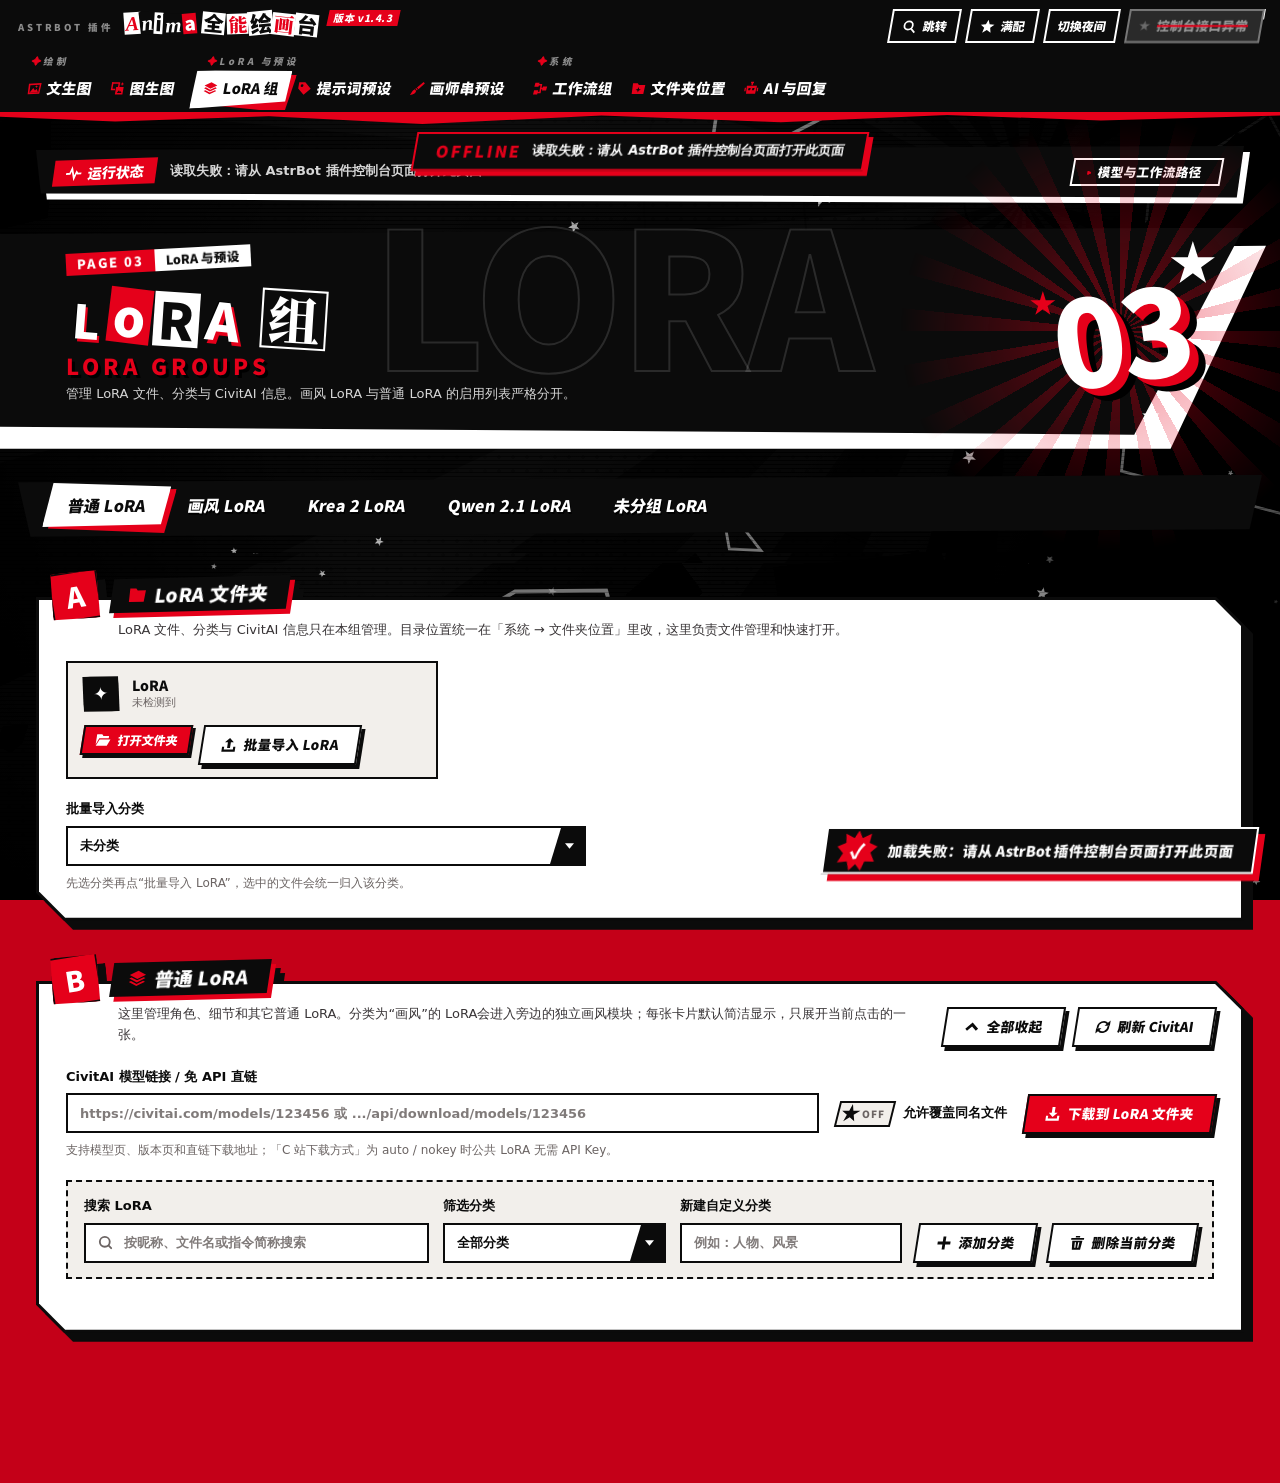
==== commit 0a2fa625: "WebUI 图标换成 P5 风格实心图标（图标精灵 + use 引用）" ====
--- a/pages/console/index.html
+++ b/pages/console/index.html
@@ -8,6 +8,7 @@
   <link rel="stylesheet" href="style.css?v=1.4.3-p5">
 </head>
 <body>
+<svg class="p5-sprite" aria-hidden="true" focusable="false" width="0" height="0" style="position:absolute;width:0;height:0;overflow:hidden"><symbol id="i-image" viewBox="0 0 24 24"><path fill="currentColor" fill-rule="evenodd" d="M2 4.5 22 3l-.8 17.5-18.4.7ZM4.6 6.8l15-1-.6 12.5-13.8.5Z"/><path fill="currentColor" d="M5.2 18.8 10.2 11.2l3.2 4 2.2-2.8 3.4 5.9Z"/><path fill="currentColor" d="M14.8 6.6l.8 1.6 1.8.6-1.8.7-.8 1.7-.8-1.7-1.8-.7 1.8-.6Z"/></symbol><symbol id="i-swap" viewBox="0 0 24 24"><path fill="none" stroke="currentColor" stroke-linejoin="miter" stroke-linecap="square" stroke-width="2.4" d="M3 3h10.6v9.4"/><path fill="none" stroke="currentColor" stroke-linejoin="miter" stroke-linecap="square" stroke-width="2.4" d="M3 3v10.6h4.4"/><path fill="currentColor" fill-rule="evenodd" d="M9.6 9.6h12v12h-12ZM12 19.2l3-4.4 2 2.6 1.2-1.4 1.4 3.2Z"/><path fill="currentColor" d="M18.6 1.4l.9 2.4 2.4.9-2.4.9-.9 2.4-.9-2.4-2.4-.9 2.4-.9Z"/></symbol><symbol id="i-sliders" viewBox="0 0 24 24"><path fill="none" stroke="currentColor" stroke-linejoin="miter" stroke-linecap="square" stroke-width="2.4" d="M2.5 6h19M2.5 12h19M2.5 18h19"/><path fill="currentColor" d="M12.6 2.6h4.6l-1.1 6.8h-4.6ZM5.6 8.6h4.6l-1.1 6.8H4.5ZM15.1 14.6h4.6l-1.1 6.8H14Z"/></symbol><symbol id="i-layers" viewBox="0 0 24 24"><path fill="currentColor" d="M12 1.8 22.2 7 12 12.2 1.8 7Z"/><path fill="currentColor" d="M1.8 11.4l2.6-1.3L12 14l7.6-3.9 2.6 1.3L12 16.6Z"/><path fill="currentColor" d="M1.8 15.9l2.6-1.3L12 18.5l7.6-3.9 2.6 1.3L12 21.1Z"/></symbol><symbol id="i-tag" viewBox="0 0 24 24"><path fill="currentColor" fill-rule="evenodd" d="M2 2h9.8l10.3 10.3-9.8 9.8L2 11.8ZM5.2 7.4a2.2 2.2 0 1 0 4.4 0a2.2 2.2 0 1 0-4.4 0Z"/></symbol><symbol id="i-brush" viewBox="0 0 24 24"><path fill="currentColor" d="M20.2 1.6l2.2 2.2-8.6 9.2-2.8-2.8Z"/><path fill="currentColor" d="M10.1 11.2l2.7 2.7-1.2 1.3-2.8-2.8Z"/><path fill="currentColor" d="M8 13.3l2.7 2.7c-.2 3.6-3.3 5.9-9 6.2 2.5-2.6 2-6.4 6.3-8.9Z"/></symbol><symbol id="i-flow" viewBox="0 0 24 24"><path fill="none" stroke="currentColor" stroke-linejoin="miter" stroke-linecap="square" stroke-width="2.4" d="M8.4 5.8h4v12.4h-4M12.4 12h3.2"/><path fill="currentColor" d="M2.4 2.6h6.6l-.6 6.6H1.8ZM2.4 14.8h6.6l-.6 6.6H1.8ZM15.6 8.7h6.6l-.6 6.6H15Z"/></symbol><symbol id="i-folder-pin" viewBox="0 0 24 24"><path fill="currentColor" fill-rule="evenodd" d="M2 3.6h7.6l2.1 2.6H22l-.7 14.4H2.7ZM12 9.6l1.1 3.2 3.2 1.1-3.2 1.1L12 18.2l-1.1-3.2-3.2-1.1 3.2-1.1Z"/></symbol><symbol id="i-bot" viewBox="0 0 24 24"><path fill="currentColor" fill-rule="evenodd" d="M4 7.5h16.2l-.9 13H4.8ZM7.4 11.2h3.4l-.5 3.6H6.9ZM13.6 11.2H17l-.5 3.6h-3.4Z"/><path fill="currentColor" d="M11 3.4h2.2v3.4H11ZM9.8 1h4.6v2.6H9.8ZM1.2 10.8h2v5.4h-2ZM21 10.8h2v5.4h-2Z"/></symbol><symbol id="i-search" viewBox="0 0 24 24"><circle fill="none" stroke="currentColor" stroke-linejoin="miter" stroke-linecap="square" stroke-width="2.8" cx="10.5" cy="10.5" r="6.6"/><path fill="currentColor" d="M15.3 13.6l7.1 7.1-1.9 1.9-7.1-7.1Z"/></symbol><symbol id="i-star" viewBox="0 0 24 24"><path fill="currentColor" d="M12 1.2l3 7.3 7.8.6-6 5 1.9 7.7L12 17.6l-6.7 4.2 1.9-7.7-6-5 7.8-.6Z"/></symbol><symbol id="i-pulse" viewBox="0 0 24 24"><path fill="none" stroke="currentColor" stroke-linejoin="miter" stroke-linecap="square" stroke-width="2.6" d="M1.8 13h4.4l2.6-7.6 4.2 14.4 3-9.2 1.8 2.4h4.4"/></symbol><symbol id="i-folder" viewBox="0 0 24 24"><path fill="currentColor" d="M2 3.6h7.6l2.1 2.6H22l-.7 14.4H2.7Z"/></symbol><symbol id="i-folder-open" viewBox="0 0 24 24"><path fill="currentColor" d="M2 3.4h7.6l2.1 2.6h8.5v3.3H6L2 18.6Z"/><path fill="currentColor" d="M6.8 11.1H23l-4 9.6H2.4Z"/></symbol><symbol id="i-upload" viewBox="0 0 24 24"><path fill="currentColor" d="M2 14.5h3.2v4.4h13.6v-4.4H22V22H2Z"/><path fill="currentColor" d="M12 1.4l6.6 6.6h-4.4v8.6H9.8V8H5.4Z"/></symbol><symbol id="i-download" viewBox="0 0 24 24"><path fill="currentColor" d="M2 14.5h3.2v4.4h13.6v-4.4H22V22H2Z"/><path fill="currentColor" d="M9.8 1.4h4.4V10h4.4L12 16.6 5.4 10h4.4Z"/></symbol><symbol id="i-chevron-up" viewBox="0 0 24 24"><path fill="currentColor" d="M12 5.2l9.6 9.6-3 3L12 11.2l-6.6 6.6-3-3Z"/></symbol><symbol id="i-refresh" viewBox="0 0 24 24"><path fill="none" stroke="currentColor" stroke-linejoin="miter" stroke-linecap="square" stroke-width="2.6" d="M4 12.2A8 8 0 0 1 17.6 6.6M20 11.8A8 8 0 0 1 6.4 17.4"/><path fill="currentColor" d="M22 2.2v8h-8ZM2 21.8v-8h8Z"/></symbol><symbol id="i-plus" viewBox="0 0 24 24"><path fill="currentColor" d="M9.9 2.4h4.2v7.5h7.5v4.2h-7.5v7.5H9.9v-7.5H2.4V9.9h7.5Z"/></symbol><symbol id="i-trash" viewBox="0 0 24 24"><path fill="currentColor" d="M2.4 4.4h19.2v2.8H2.4ZM8.8 1.4h6.4v2.3H8.8Z"/><path fill="currentColor" fill-rule="evenodd" d="M4.4 8.6h15.2l-1.4 13.6H5.8ZM8.6 11l1.8-.1.3 8.4H9ZM13.6 10.9l1.8.1-.4 8.3h-1.7Z"/></symbol><symbol id="i-check" viewBox="0 0 24 24"><path fill="none" stroke="currentColor" stroke-linejoin="miter" stroke-linecap="square" stroke-width="2.4" d="M13.5 3.6H3.6v16.8h16.8V12.5"/><path fill="currentColor" d="M5.6 10.6l3.1-3.1 3.8 3.8 8.2-8.6 3.1 3.1L12.5 17.4Z"/></symbol><symbol id="i-x-box" viewBox="0 0 24 24"><path fill="none" stroke="currentColor" stroke-linejoin="miter" stroke-linecap="square" stroke-width="2.4" d="M3.6 3.6h16.8v16.8H3.6Z"/><path fill="currentColor" d="M7.4 9.5l2.1-2.1 2.5 2.5 2.5-2.5 2.1 2.1L14.1 12l2.5 2.5-2.1 2.1-2.5-2.5-2.5 2.5-2.1-2.1L9.9 12Z"/></symbol><symbol id="i-save" viewBox="0 0 24 24"><path fill="currentColor" fill-rule="evenodd" d="M2.4 2.4h15.4l3.8 3.8v15.4H2.4ZM6.2 2.4h9.4v6H6.2ZM5.6 12.6h12.8v6.8H5.6Z"/><path fill="currentColor" d="M11.8 3.6h2.4v3.6h-2.4Z"/></symbol><symbol id="i-wand" viewBox="0 0 24 24"><path fill="currentColor" d="M2 20.3l9.6-9.6 1.7 1.7L3.7 22Z"/><path fill="currentColor" d="M15.5 3.2l1.3 4 4 1.3-4 1.3-1.3 4-1.3-4-4-1.3 4-1.3ZM6 2.4l.8 1.9 1.9.7-1.9.7L6 7.6l-.8-1.9L3.3 5l1.9-.7ZM20 14.4l.8 1.9 1.9.7-1.9.7-.8 1.9-.8-1.9-1.9-.7 1.9-.7Z"/></symbol><symbol id="i-drive" viewBox="0 0 24 24"><path fill="none" stroke="currentColor" stroke-linejoin="miter" stroke-linecap="square" stroke-width="2.2" d="M3.2 10.4 6.4 3.6h11.2l3.2 6.8"/><path fill="currentColor" fill-rule="evenodd" d="M2 11.8h20v8.8H2ZM5 15.2h2.6v2H5ZM9.2 15.2h2.6v2H9.2Z"/></symbol><symbol id="i-shield" viewBox="0 0 24 24"><path fill="currentColor" fill-rule="evenodd" d="M12 1.2l9 3.2v6.6c0 6-4 10-9 12-5-2-9-6-9-12V4.4ZM13.4 5.2 7.8 13.2h3.7l-1.1 5.9 5.8-8.2h-3.8Z"/></symbol><symbol id="i-message" viewBox="0 0 24 24"><path fill="currentColor" d="M1.8 3.2h20.4l-1 13.2H10.6l-6.4 5.8 1.3-5.8H2.8Z"/></symbol><symbol id="i-gauge" viewBox="0 0 24 24"><path fill="none" stroke="currentColor" stroke-linejoin="miter" stroke-linecap="square" stroke-width="2.8" stroke-linecap="butt" d="M3.6 19A9.4 9.4 0 1 1 20.4 19"/><path fill="currentColor" d="M10.4 14.8l8.2-7.7-5.3 9.9Z"/><circle fill="currentColor" cx="12" cy="16.2" r="2.4"/></symbol><symbol id="i-copy" viewBox="0 0 24 24"><path fill="currentColor" d="M3 2.4h11.4v3.2H6.2v10H3Z"/><path fill="currentColor" fill-rule="evenodd" d="M8 7.4h13.4v14.4H8ZM10.6 10v9.2h8.2V10Z"/></symbol><symbol id="i-info" viewBox="0 0 24 24"><path fill="currentColor" fill-rule="evenodd" d="M12 1.2 22.8 12 12 22.8 1.2 12ZM10.6 6.2h2.8l-.4 7.6h-2Zm.1 9.4h2.6v2.6h-2.6Z"/></symbol></svg>
 
   <canvas id="p5Bg" class="p5-bg" aria-hidden="true"></canvas>
   <div class="p5-tone" aria-hidden="true"></div>
@@ -25,24 +26,24 @@
     <details class="nav-group" open>
       <summary class="nav-group-head" aria-expanded="true"><span>绘制</span><svg class="nav-chevron" viewBox="0 0 24 24"><path d="m9 6 6 6-6 6"/></svg></summary>
       <div class="nav-group-body">
-        <button class="page-tab" type="button" data-view-tab="txt2img"><svg class="ui-ic" viewBox="0 0 24 24" fill="none" stroke="currentColor" stroke-width="1.8" stroke-linecap="round" stroke-linejoin="round" aria-hidden="true"><rect width="18" height="18" x="3" y="3" rx="2" ry="2"/><circle cx="9" cy="9" r="2"/><path d="m21 15-3.086-3.086a2 2 0 0 0-2.828 0L6 21"/></svg>文生图</button>
-        <button class="page-tab" type="button" data-view-tab="img2img"><svg class="ui-ic" viewBox="0 0 24 24" fill="none" stroke="currentColor" stroke-width="1.8" stroke-linecap="round" stroke-linejoin="round" aria-hidden="true"><line x1="21" x2="14" y1="4" y2="4"/><line x1="10" x2="3" y1="4" y2="4"/><line x1="21" x2="12" y1="12" y2="12"/><line x1="8" x2="3" y1="12" y2="12"/><line x1="21" x2="16" y1="20" y2="20"/><line x1="12" x2="3" y1="20" y2="20"/><line x1="14" x2="14" y1="2" y2="6"/><line x1="8" x2="8" y1="10" y2="14"/><line x1="16" x2="16" y1="18" y2="22"/></svg>图生图</button>
+        <button class="page-tab" type="button" data-view-tab="txt2img"><svg class="ui-ic" aria-hidden="true"><use href="#i-image"/></svg>文生图</button>
+        <button class="page-tab" type="button" data-view-tab="img2img"><svg class="ui-ic" aria-hidden="true"><use href="#i-swap"/></svg>图生图</button>
       </div>
     </details>
     <details class="nav-group" open>
       <summary class="nav-group-head" aria-expanded="true"><span>LoRA 与预设</span><svg class="nav-chevron" viewBox="0 0 24 24"><path d="m9 6 6 6-6 6"/></svg></summary>
       <div class="nav-group-body">
-        <button class="page-tab active" type="button" data-view-tab="lora"><svg class="ui-ic" viewBox="0 0 24 24" fill="none" stroke="currentColor" stroke-width="1.8" stroke-linecap="round" stroke-linejoin="round" aria-hidden="true"><path d="m12.83 2.18a2 2 0 0 0-1.66 0L2.6 6.08a1 1 0 0 0 0 1.83l8.58 3.91a2 2 0 0 0 1.66 0l8.58-3.9a1 1 0 0 0 0-1.83Z"/><path d="m22 17.65-9.17 4.16a2 2 0 0 1-1.66 0L2 17.65"/><path d="m22 12.65-9.17 4.16a2 2 0 0 1-1.66 0L2 12.65"/></svg>LoRA 组</button>
-        <button class="page-tab" type="button" data-view-tab="presets"><svg class="ui-ic" viewBox="0 0 24 24" fill="none" stroke="currentColor" stroke-width="1.8" stroke-linecap="round" stroke-linejoin="round" aria-hidden="true"><path d="M12.586 2.586A2 2 0 0 0 11.172 2H4a2 2 0 0 0-2 2v7.172a2 2 0 0 0 .586 1.414l8.704 8.704a2.426 2.426 0 0 0 3.42 0l6.58-6.58a2.426 2.426 0 0 0 0-3.42z"/><circle cx="7.5" cy="7.5" r=".5" fill="currentColor"/></svg>提示词预设</button>
-        <button class="page-tab" type="button" data-view-tab="artist"><svg class="ui-ic" viewBox="0 0 24 24" fill="none" stroke="currentColor" stroke-width="1.8" stroke-linecap="round" stroke-linejoin="round" aria-hidden="true"><circle cx="13.5" cy="6.5" r=".5"/><circle cx="17.5" cy="10.5" r=".5"/><circle cx="8.5" cy="7.5" r=".5"/><circle cx="6.5" cy="12.5" r=".5"/><path d="M12 2C6.5 2 2 6.5 2 12s4.5 10 10 10c.926 0 1.648-.746 1.648-1.688 0-.437-.18-.835-.437-1.125-.29-.289-.438-.652-.438-1.125a1.64 1.64 0 0 1 1.668-1.668h1.996c3.051 0 5.555-2.503 5.555-5.554C21.965 6.012 17.461 2 12 2z"/></svg>画师串预设</button>
+        <button class="page-tab active" type="button" data-view-tab="lora"><svg class="ui-ic" aria-hidden="true"><use href="#i-layers"/></svg>LoRA 组</button>
+        <button class="page-tab" type="button" data-view-tab="presets"><svg class="ui-ic" aria-hidden="true"><use href="#i-tag"/></svg>提示词预设</button>
+        <button class="page-tab" type="button" data-view-tab="artist"><svg class="ui-ic" aria-hidden="true"><use href="#i-brush"/></svg>画师串预设</button>
       </div>
     </details>
     <details class="nav-group" open>
       <summary class="nav-group-head" aria-expanded="true"><span>系统</span><svg class="nav-chevron" viewBox="0 0 24 24"><path d="m9 6 6 6-6 6"/></svg></summary>
       <div class="nav-group-body">
-        <button class="page-tab" type="button" data-view-tab="workflow"><svg class="ui-ic" viewBox="0 0 24 24" fill="none" stroke="currentColor" stroke-width="1.8" stroke-linecap="round" stroke-linejoin="round" aria-hidden="true"><circle cx="18" cy="6" r="3"/><circle cx="6" cy="18" r="3"/><path d="M18 9a9 9 0 0 1-9 9"/><line x1="6" x2="6" y1="3" y2="15"/></svg>工作流组</button>
-        <button class="page-tab" type="button" data-view-tab="paths"><svg class="ui-ic" viewBox="0 0 24 24" fill="none" stroke="currentColor" stroke-width="1.8" stroke-linecap="round" stroke-linejoin="round" aria-hidden="true"><path d="M20 20a2 2 0 0 0 2-2V8a2 2 0 0 0-2-2h-7.9a2 2 0 0 1-1.69-.9L9.6 3.9A2 2 0 0 0 7.93 3H4a2 2 0 0 0-2 2v13a2 2 0 0 0 2 2Z"/><path d="M9 13h6"/><path d="M12 10v6"/></svg>文件夹位置</button>
-        <button class="page-tab" type="button" data-view-tab="ai"><svg class="ui-ic" viewBox="0 0 24 24" fill="none" stroke="currentColor" stroke-width="1.8" stroke-linecap="round" stroke-linejoin="round" aria-hidden="true"><path d="M12 8V4H8"/><rect width="16" height="12" x="4" y="8" rx="2"/><path d="M2 14h2"/><path d="M20 14h2"/><path d="M15 13v2"/><path d="M9 13v2"/></svg>AI 与回复</button>
+        <button class="page-tab" type="button" data-view-tab="workflow"><svg class="ui-ic" aria-hidden="true"><use href="#i-flow"/></svg>工作流组</button>
+        <button class="page-tab" type="button" data-view-tab="paths"><svg class="ui-ic" aria-hidden="true"><use href="#i-folder-pin"/></svg>文件夹位置</button>
+        <button class="page-tab" type="button" data-view-tab="ai"><svg class="ui-ic" aria-hidden="true"><use href="#i-bot"/></svg>AI 与回复</button>
       </div>
     </details>
       </nav>
@@ -50,8 +51,8 @@
     <div class="main">
       <header class="topbar">
         <div class="top-actions">
-          <button id="p5PaletteBtn" class="p5-ib" type="button" title="快速跳转到任意设置（Ctrl K）"><svg class="ui-ic" viewBox="0 0 24 24" fill="none" stroke="currentColor" stroke-width="2" stroke-linecap="round" stroke-linejoin="round" aria-hidden="true"><circle cx="11" cy="11" r="7"/><path d="m21 21-4.3-4.3"/></svg><span class="p5-ib-t">跳转</span><kbd>Ctrl K</kbd></button>
-          <button id="p5Motion" class="p5-ib" type="button" aria-pressed="false" title="切换动效：满配 / 简化"><svg class="ui-ic" viewBox="0 0 24 24" fill="currentColor" aria-hidden="true"><path d="M12 2.5l2.6 6.3 6.8.5-5.2 4.4 1.6 6.6L12 16.8l-5.8 3.5 1.6-6.6-5.2-4.4 6.8-.5z"/></svg><span class="p5-ib-t">满配</span></button>
+          <button id="p5PaletteBtn" class="p5-ib" type="button" title="快速跳转到任意设置（Ctrl K）"><svg class="ui-ic" aria-hidden="true"><use href="#i-search"/></svg><span class="p5-ib-t">跳转</span><kbd>Ctrl K</kbd></button>
+          <button id="p5Motion" class="p5-ib" type="button" aria-pressed="false" title="切换动效：满配 / 简化"><svg class="ui-ic" aria-hidden="true"><use href="#i-star"/></svg><span class="p5-ib-t">满配</span></button>
           <button id="themeToggle" class="secondary" type="button"><span class="t-light">浅色</span><span class="t-dark">深色</span></button>
           <div id="status" class="status pending">检查中</div>
         </div>
@@ -60,7 +61,7 @@
 
 <section class="band status-band">
       <div>
-        <h2><svg class="ui-ic" viewBox="0 0 24 24" fill="none" stroke="currentColor" stroke-width="1.8" stroke-linecap="round" stroke-linejoin="round" aria-hidden="true"><path d="M22 12h-2.48a2 2 0 0 0-1.93 1.46l-2.35 8.36a.25.25 0 0 1-.48 0L9.24 2.18a.25.25 0 0 0-.48 0l-2.35 8.36A2 2 0 0 1 4.49 12H2"/></svg>运行状态</h2>
+        <h2><svg class="ui-ic" aria-hidden="true"><use href="#i-pulse"/></svg>运行状态</h2>
         <div id="statusText" class="muted">正在读取 ComfyUI 状态</div>
       </div>
       <details class="paths-wrap">
@@ -83,10 +84,10 @@
 
     <section class="band">
       <div class="section-head">
-        <div><h2><svg class="ui-ic" viewBox="0 0 24 24" fill="none" stroke="currentColor" stroke-width="1.8" stroke-linecap="round" stroke-linejoin="round" aria-hidden="true"><path d="M20 20a2 2 0 0 0 2-2V8a2 2 0 0 0-2-2h-7.9a2 2 0 0 1-1.69-.9L9.6 3.9A2 2 0 0 0 7.93 3H4a2 2 0 0 0-2 2v13a2 2 0 0 0 2 2Z"/></svg>LoRA 文件夹</h2><p>LoRA 文件、分类与 CivitAI 信息只在本组管理。目录位置统一在「系统 → 文件夹位置」里改，这里负责文件管理和快速打开。</p></div>
+        <div><h2><svg class="ui-ic" aria-hidden="true"><use href="#i-folder"/></svg>LoRA 文件夹</h2><p>LoRA 文件、分类与 CivitAI 信息只在本组管理。目录位置统一在「系统 → 文件夹位置」里改，这里负责文件管理和快速打开。</p></div>
       </div>
       <div class="folder-grid">
-        <article class="folder-card"><div><strong>LoRA</strong><code id="path-loras">未检测到</code></div><div class="folder-actions"><button data-open-folder="loras" class="primary"><svg class="ui-ic" viewBox="0 0 24 24" fill="none" stroke="currentColor" stroke-width="1.8" stroke-linecap="round" stroke-linejoin="round" aria-hidden="true"><path d="m6 14 1.5-2.9A2 2 0 0 1 9.24 10H20a2 2 0 0 1 1.94 2.5l-1.54 6a2 2 0 0 1-1.95 1.5H4a2 2 0 0 1-2-2V5a2 2 0 0 1 2-2h3.9a2 2 0 0 1 1.69.9l.81 1.2a2 2 0 0 0 1.67.9H18a2 2 0 0 1 2 2v2"/></svg>打开文件夹</button><label class="upload-button" title="可一次选择多个 LoRA 文件批量导入"><svg class="ui-ic" viewBox="0 0 24 24" fill="none" stroke="currentColor" stroke-width="1.8" stroke-linecap="round" stroke-linejoin="round" aria-hidden="true"><path d="M21 15v4a2 2 0 0 1-2 2H5a2 2 0 0 1-2-2v-4"/><polyline points="17 8 12 3 7 8"/><line x1="12" x2="12" y1="3" y2="15"/></svg>批量导入 LoRA<input id="loraFile" type="file" multiple accept=".safetensors,.pt,.ckpt,.bin"></label></div></article>
+        <article class="folder-card"><div><strong>LoRA</strong><code id="path-loras">未检测到</code></div><div class="folder-actions"><button data-open-folder="loras" class="primary"><svg class="ui-ic" aria-hidden="true"><use href="#i-folder-open"/></svg>打开文件夹</button><label class="upload-button" title="可一次选择多个 LoRA 文件批量导入"><svg class="ui-ic" aria-hidden="true"><use href="#i-upload"/></svg>批量导入 LoRA<input id="loraFile" type="file" multiple accept=".safetensors,.pt,.ckpt,.bin"></label></div></article>
       </div>
       <div class="lora-batch-row">
         <label>批量导入分类<select id="loraBatchCategory" class="select"><option value="">未分类</option></select><small class="field-hint">先选分类再点“批量导入 LoRA”，选中的文件会统一归入该分类。</small></label>
@@ -101,13 +102,13 @@
 
     <section class="band lora-management-band">
       <div class="section-head">
-        <div><h2><svg class="ui-ic" viewBox="0 0 24 24" fill="none" stroke="currentColor" stroke-width="1.8" stroke-linecap="round" stroke-linejoin="round" aria-hidden="true"><path d="m12.83 2.18a2 2 0 0 0-1.66 0L2.6 6.08a1 1 0 0 0 0 1.83l8.58 3.91a2 2 0 0 0 1.66 0l8.58-3.9a1 1 0 0 0 0-1.83Z"/><path d="m22 17.65-9.17 4.16a2 2 0 0 1-1.66 0L2 17.65"/><path d="m22 12.65-9.17 4.16a2 2 0 0 1-1.66 0L2 12.65"/></svg>普通 LoRA</h2><p>这里管理角色、细节和其它普通 LoRA。分类为“画风”的 LoRA会进入旁边的独立画风模块；每张卡片默认简洁显示，只展开当前点击的一张。</p></div>
-        <div class="button-row"><button id="loraDisplayToggle" class="secondary" type="button"><svg class="ui-ic" viewBox="0 0 24 24" fill="none" stroke="currentColor" stroke-width="1.8" stroke-linecap="round" stroke-linejoin="round" aria-hidden="true"><path d="m18 15-6-6-6 6"/></svg>全部收起</button><button id="refreshLoras" class="secondary"><svg class="ui-ic" viewBox="0 0 24 24" fill="none" stroke="currentColor" stroke-width="1.8" stroke-linecap="round" stroke-linejoin="round" aria-hidden="true"><path d="M3 12a9 9 0 0 1 9-9 9.75 9.75 0 0 1 6.74 2.74L21 8"/><path d="M21 3v5h-5"/><path d="M21 12a9 9 0 0 1-9 9 9.75 9.75 0 0 1-6.74-2.74L3 16"/><path d="M8 16H3v5"/></svg>刷新 CivitAI</button></div>
+        <div><h2><svg class="ui-ic" aria-hidden="true"><use href="#i-layers"/></svg>普通 LoRA</h2><p>这里管理角色、细节和其它普通 LoRA。分类为“画风”的 LoRA会进入旁边的独立画风模块；每张卡片默认简洁显示，只展开当前点击的一张。</p></div>
+        <div class="button-row"><button id="loraDisplayToggle" class="secondary" type="button"><svg class="ui-ic" aria-hidden="true"><use href="#i-chevron-up"/></svg>全部收起</button><button id="refreshLoras" class="secondary"><svg class="ui-ic" aria-hidden="true"><use href="#i-refresh"/></svg>刷新 CivitAI</button></div>
       </div>
       <div class="lora-download-row">
         <label>CivitAI 模型链接 / 免 API 直链<input id="civitaiDownloadUrl" class="input" type="url" placeholder="https://civitai.com/models/123456 或 .../api/download/models/123456"><small class="field-hint">支持模型页、版本页和直链下载地址；「C 站下载方式」为 auto / nokey 时公共 LoRA 无需 API Key。</small></label>
         <label class="check"><input id="civitaiDownloadOverwrite" type="checkbox">允许覆盖同名文件</label>
-        <button id="downloadLora" class="primary" type="button"><svg class="ui-ic" viewBox="0 0 24 24" fill="none" stroke="currentColor" stroke-width="1.8" stroke-linecap="round" stroke-linejoin="round" aria-hidden="true"><path d="M21 15v4a2 2 0 0 1-2 2H5a2 2 0 0 1-2-2v-4"/><polyline points="7 10 12 15 17 10"/><line x1="12" x2="12" y1="15" y2="3"/></svg>下载到 LoRA 文件夹</button>
+        <button id="downloadLora" class="primary" type="button"><svg class="ui-ic" aria-hidden="true"><use href="#i-download"/></svg>下载到 LoRA 文件夹</button>
       </div>
       <div id="loraDownloadProgress" class="download-progress" hidden>
         <div class="download-progress-head"><strong id="loraDownloadStage">等待下载</strong><span id="loraDownloadPercent">0%</span></div>
@@ -118,22 +119,22 @@
         <label class="lora-search">搜索 LoRA<input id="loraSearch" class="input" type="search" placeholder="按昵称、文件名或指令简称搜索"></label>
         <label>筛选分类<select id="loraCategoryFilter" class="select"><option value="全部">全部分类</option></select></label>
         <label>新建自定义分类<input id="newLoraCategory" class="input" placeholder="例如：人物、风景"></label>
-        <button id="addLoraCategory" class="secondary"><svg class="ui-ic" viewBox="0 0 24 24" fill="none" stroke="currentColor" stroke-width="1.8" stroke-linecap="round" stroke-linejoin="round" aria-hidden="true"><path d="M5 12h14"/><path d="M12 5v14"/></svg>添加分类</button>
-        <button id="deleteLoraCategory" class="secondary"><svg class="ui-ic" viewBox="0 0 24 24" fill="none" stroke="currentColor" stroke-width="1.8" stroke-linecap="round" stroke-linejoin="round" aria-hidden="true"><path d="M3 6h18"/><path d="M19 6v14c0 1-1 2-2 2H7c-1 0-2-1-2-2V6"/><path d="M8 6V4c0-1 1-2 2-2h4c1 0 2 1 2 2v2"/></svg>删除当前分类</button>
+        <button id="addLoraCategory" class="secondary"><svg class="ui-ic" aria-hidden="true"><use href="#i-plus"/></svg>添加分类</button>
+        <button id="deleteLoraCategory" class="secondary"><svg class="ui-ic" aria-hidden="true"><use href="#i-trash"/></svg>删除当前分类</button>
       </div>
       <div id="loraBulkActions" class="lora-bulk-actions" hidden>
         <span class="muted">简洁选择模式：勾选后保存，当前分类之外的已启用 LoRA 会保留。</span>
-        <button id="loraSelectAll" class="secondary" type="button"><svg class="ui-ic" viewBox="0 0 24 24" fill="none" stroke="currentColor" stroke-width="1.8" stroke-linecap="round" stroke-linejoin="round" aria-hidden="true"><polyline points="9 11 12 14 22 4"/><path d="M21 12v7a2 2 0 0 1-2 2H5a2 2 0 0 1-2-2V5a2 2 0 0 1 2-2h11"/></svg>全选当前分类</button>
-        <button id="loraClearAll" class="secondary" type="button"><svg class="ui-ic" viewBox="0 0 24 24" fill="none" stroke="currentColor" stroke-width="1.8" stroke-linecap="round" stroke-linejoin="round" aria-hidden="true"><path d="m15 9-6 6"/><path d="m9 9 6 6"/><rect width="18" height="18" x="3" y="3" rx="2"/></svg>清空当前分类</button>
-        <button id="loraSaveSelection" class="primary" type="button"><svg class="ui-ic" viewBox="0 0 24 24" fill="none" stroke="currentColor" stroke-width="1.8" stroke-linecap="round" stroke-linejoin="round" aria-hidden="true"><path d="M15.2 3a2 2 0 0 1 1.4.6l3.8 3.8a2 2 0 0 1 .6 1.4V19a2 2 0 0 1-2 2H5a2 2 0 0 1-2-2V5a2 2 0 0 1 2-2z"/><path d="M17 21v-7a1 1 0 0 0-1-1H8a1 1 0 0 0-1 1v7"/><path d="M7 3v4a1 1 0 0 0 1 1h7"/></svg>保存选择</button>
+        <button id="loraSelectAll" class="secondary" type="button"><svg class="ui-ic" aria-hidden="true"><use href="#i-check"/></svg>全选当前分类</button>
+        <button id="loraClearAll" class="secondary" type="button"><svg class="ui-ic" aria-hidden="true"><use href="#i-x-box"/></svg>清空当前分类</button>
+        <button id="loraSaveSelection" class="primary" type="button"><svg class="ui-ic" aria-hidden="true"><use href="#i-save"/></svg>保存选择</button>
       </div>
       <div id="loras" class="lora-grid"></div>
     </section>
 
     <section class="band style-lora-band">
       <div class="section-head">
-        <div><h2><svg class="ui-ic" viewBox="0 0 24 24" fill="none" stroke="currentColor" stroke-width="1.8" stroke-linecap="round" stroke-linejoin="round" aria-hidden="true"><path d="m21.64 3.64-1.28-1.28a1.21 1.21 0 0 0-1.72 0L2.36 18.64a1.21 1.21 0 0 0 0 1.72l1.28 1.28a1.2 1.2 0 0 0 1.72 0L21.64 5.36a1.2 1.2 0 0 0 0-1.72"/><path d="m14 7 3 3"/><path d="M5 6v4"/><path d="M19 14v4"/><path d="M10 2v2"/><path d="M7 8H3"/><path d="M21 16h-4"/><path d="M11 3H9"/></svg>画风 LoRA</h2><p>这里只显示分类为“画风”的 LoRA。它和普通 LoRA长期启用列表分开；简称没有自定义时按画风1、画风2、画风3生成。每张卡片默认简洁显示，只展开当前点击的一张。</p></div>
-        <div class="button-row"><label class="upload-button" title="可一次选择多个 LoRA 文件批量导入并归类为画风"><svg class="ui-ic" viewBox="0 0 24 24" fill="none" stroke="currentColor" stroke-width="1.8" stroke-linecap="round" stroke-linejoin="round" aria-hidden="true"><path d="M21 15v4a2 2 0 0 1-2 2H5a2 2 0 0 1-2-2v-4"/><polyline points="17 8 12 3 7 8"/><line x1="12" x2="12" y1="3" y2="15"/></svg>批量导入画风 LoRA<input id="styleLoraFile" type="file" multiple accept=".safetensors,.pt,.ckpt,.bin"></label><button id="styleLoraIncludeAll" class="secondary" type="button" title="把当前所有画风 LoRA 一次性纳入随机候选"><svg class="ui-ic" viewBox="0 0 24 24" fill="none" stroke="currentColor" stroke-width="1.8" stroke-linecap="round" stroke-linejoin="round" aria-hidden="true"><polyline points="9 11 12 14 22 4"/><path d="M21 12v7a2 2 0 0 1-2 2H5a2 2 0 0 1-2-2V5a2 2 0 0 1 2-2h11"/></svg>全部纳入随机候选</button><button id="saveStyleLora" class="primary" type="button"><svg class="ui-ic" viewBox="0 0 24 24" fill="none" stroke="currentColor" stroke-width="1.8" stroke-linecap="round" stroke-linejoin="round" aria-hidden="true"><path d="M15.2 3a2 2 0 0 1 1.4.6l3.8 3.8a2 2 0 0 1 .6 1.4V19a2 2 0 0 1-2 2H5a2 2 0 0 1-2-2V5a2 2 0 0 1 2-2z"/><path d="M17 21v-7a1 1 0 0 0-1-1H8a1 1 0 0 0-1 1v7"/><path d="M7 3v4a1 1 0 0 0 1 1h7"/></svg>保存画风选择</button></div>
+        <div><h2><svg class="ui-ic" aria-hidden="true"><use href="#i-wand"/></svg>画风 LoRA</h2><p>这里只显示分类为“画风”的 LoRA。它和普通 LoRA长期启用列表分开；简称没有自定义时按画风1、画风2、画风3生成。每张卡片默认简洁显示，只展开当前点击的一张。</p></div>
+        <div class="button-row"><label class="upload-button" title="可一次选择多个 LoRA 文件批量导入并归类为画风"><svg class="ui-ic" aria-hidden="true"><use href="#i-upload"/></svg>批量导入画风 LoRA<input id="styleLoraFile" type="file" multiple accept=".safetensors,.pt,.ckpt,.bin"></label><button id="styleLoraIncludeAll" class="secondary" type="button" title="把当前所有画风 LoRA 一次性纳入随机候选"><svg class="ui-ic" aria-hidden="true"><use href="#i-check"/></svg>全部纳入随机候选</button><button id="saveStyleLora" class="primary" type="button"><svg class="ui-ic" aria-hidden="true"><use href="#i-save"/></svg>保存画风选择</button></div>
       </div>
       <div class="style-lora-notice">自动使用方式：关闭时不自动加载；随机模式会从勾选的候选中抽取不重复的 LoRA；使用全部时加载所有勾选候选。常态打开的画风 LoRA 不占随机数量。用户明确写出画风简称或专属预设简称时，只使用命中的画风 LoRA，本次不会再随机叠加其它画风；指令或自然语言写“不用画风”可临时全部跳过。</div>
       <div class="form-grid style-lora-settings">
@@ -194,8 +195,8 @@
 
     <section class="band">
       <div class="section-head">
-        <div><h2><svg class="ui-ic" viewBox="0 0 24 24" fill="none" stroke="currentColor" stroke-width="1.8" stroke-linecap="round" stroke-linejoin="round" aria-hidden="true"><circle cx="18" cy="6" r="3"/><circle cx="6" cy="18" r="3"/><path d="M18 9a9 9 0 0 1-9 9"/><line x1="6" x2="6" y1="3" y2="15"/></svg>工作流</h2><p>内置基础工作流与高级工作流均可选择，也可以上传自己的工作流。自定义节点与适配范围请先检查。</p></div>
-        <button id="saveWorkflows" class="primary"><svg class="ui-ic" viewBox="0 0 24 24" fill="none" stroke="currentColor" stroke-width="1.8" stroke-linecap="round" stroke-linejoin="round" aria-hidden="true"><path d="M15.2 3a2 2 0 0 1 1.4.6l3.8 3.8a2 2 0 0 1 .6 1.4V19a2 2 0 0 1-2 2H5a2 2 0 0 1-2-2V5a2 2 0 0 1 2-2z"/><path d="M17 21v-7a1 1 0 0 0-1-1H8a1 1 0 0 0-1 1v7"/><path d="M7 3v4a1 1 0 0 0 1 1h7"/></svg>保存选择</button>
+        <div><h2><svg class="ui-ic" aria-hidden="true"><use href="#i-flow"/></svg>工作流</h2><p>内置基础工作流与高级工作流均可选择，也可以上传自己的工作流。自定义节点与适配范围请先检查。</p></div>
+        <button id="saveWorkflows" class="primary"><svg class="ui-ic" aria-hidden="true"><use href="#i-save"/></svg>保存选择</button>
       </div>
       <div class="workflow-grid">
         <label>文生图<select id="wf_txt2img" class="select"></select></label>
@@ -203,7 +204,7 @@
       </div>
       <div class="workflow-upload">
         <label>上传 ComfyUI API 工作流 JSON<input id="workflowFile" class="input" type="file" accept=".json,application/json"></label>
-        <button id="uploadWorkflow" class="secondary" type="button"><svg class="ui-ic" viewBox="0 0 24 24" fill="none" stroke="currentColor" stroke-width="1.8" stroke-linecap="round" stroke-linejoin="round" aria-hidden="true"><path d="M21 15v4a2 2 0 0 1-2 2H5a2 2 0 0 1-2-2v-4"/><polyline points="17 8 12 3 7 8"/><line x1="12" x2="12" y1="3" y2="15"/></svg>上传工作流</button>
+        <button id="uploadWorkflow" class="secondary" type="button"><svg class="ui-ic" aria-hidden="true"><use href="#i-upload"/></svg>上传工作流</button>
         <span class="muted">上传后可在对应功能页面的工作流下拉框中选择</span>
       </div>
     </section>
@@ -215,19 +216,19 @@
 
     <section class="band">
       <div class="section-head">
-        <div><h2><svg class="ui-ic" viewBox="0 0 24 24" fill="none" stroke="currentColor" stroke-width="1.8" stroke-linecap="round" stroke-linejoin="round" aria-hidden="true"><line x1="22" x2="2" y1="12" y2="12"/><path d="M5.45 5.11 2 12v6a2 2 0 0 0 2 2h16a2 2 0 0 0 2-2v-6l-3.45-6.89A2 2 0 0 0 16.76 4H7.24a2 2 0 0 0-1.79 1.11z"/><line x1="6" x2="6.01" y1="16" y2="16"/><line x1="10" x2="10.01" y1="16" y2="16"/></svg>文生图模型文件夹</h2><p>文生图用到的核心模型、Checkpoint 与放大模型目录。要改位置去「系统 → 文件夹位置」，这里提供快捷打开。</p></div>
+        <div><h2><svg class="ui-ic" aria-hidden="true"><use href="#i-drive"/></svg>文生图模型文件夹</h2><p>文生图用到的核心模型、Checkpoint 与放大模型目录。要改位置去「系统 → 文件夹位置」，这里提供快捷打开。</p></div>
       </div>
       <div class="folder-grid">
-        <article class="folder-card"><div><strong>核心模型</strong><code id="path-diffusion_models">未检测到</code></div><button data-open-folder="diffusion_models" class="secondary"><svg class="ui-ic" viewBox="0 0 24 24" fill="none" stroke="currentColor" stroke-width="1.8" stroke-linecap="round" stroke-linejoin="round" aria-hidden="true"><path d="m6 14 1.5-2.9A2 2 0 0 1 9.24 10H20a2 2 0 0 1 1.94 2.5l-1.54 6a2 2 0 0 1-1.95 1.5H4a2 2 0 0 1-2-2V5a2 2 0 0 1 2-2h3.9a2 2 0 0 1 1.69.9l.81 1.2a2 2 0 0 0 1.67.9H18a2 2 0 0 1 2 2v2"/></svg>打开文件夹</button></article>
-        <article class="folder-card"><div><strong>Checkpoint</strong><code id="path-checkpoints">未检测到</code></div><button data-open-folder="checkpoints" class="secondary"><svg class="ui-ic" viewBox="0 0 24 24" fill="none" stroke="currentColor" stroke-width="1.8" stroke-linecap="round" stroke-linejoin="round" aria-hidden="true"><path d="m6 14 1.5-2.9A2 2 0 0 1 9.24 10H20a2 2 0 0 1 1.94 2.5l-1.54 6a2 2 0 0 1-1.95 1.5H4a2 2 0 0 1-2-2V5a2 2 0 0 1 2-2h3.9a2 2 0 0 1 1.69.9l.81 1.2a2 2 0 0 0 1.67.9H18a2 2 0 0 1 2 2v2"/></svg>打开文件夹</button></article>
-        <article class="folder-card"><div><strong>放大模型</strong><code id="path-upscale_models">未检测到</code></div><button data-open-folder="upscale_models" class="secondary"><svg class="ui-ic" viewBox="0 0 24 24" fill="none" stroke="currentColor" stroke-width="1.8" stroke-linecap="round" stroke-linejoin="round" aria-hidden="true"><path d="m6 14 1.5-2.9A2 2 0 0 1 9.24 10H20a2 2 0 0 1 1.94 2.5l-1.54 6a2 2 0 0 1-1.95 1.5H4a2 2 0 0 1-2-2V5a2 2 0 0 1 2-2h3.9a2 2 0 0 1 1.69.9l.81 1.2a2 2 0 0 0 1.67.9H18a2 2 0 0 1 2 2v2"/></svg>打开文件夹</button></article>
-      </div>
-    </section>
-
-    <section class="band">
-      <div class="section-head">
-        <div><h2><svg class="ui-ic" viewBox="0 0 24 24" fill="none" stroke="currentColor" stroke-width="1.8" stroke-linecap="round" stroke-linejoin="round" aria-hidden="true"><line x1="21" x2="14" y1="4" y2="4"/><line x1="10" x2="3" y1="4" y2="4"/><line x1="21" x2="12" y1="12" y2="12"/><line x1="8" x2="3" y1="12" y2="12"/><line x1="21" x2="16" y1="20" y2="20"/><line x1="12" x2="3" y1="20" y2="20"/><line x1="14" x2="14" y1="2" y2="6"/><line x1="8" x2="8" y1="10" y2="14"/><line x1="16" x2="16" y1="18" y2="22"/></svg>文生图模型与默认参数</h2><p>这里的模型和参数只控制文生图；指令或 LLM 明确传入参数时会优先使用单次参数。</p></div>
-        <button id="saveTxt2ImgSettings" class="primary" type="button"><svg class="ui-ic" viewBox="0 0 24 24" fill="none" stroke="currentColor" stroke-width="1.8" stroke-linecap="round" stroke-linejoin="round" aria-hidden="true"><path d="M15.2 3a2 2 0 0 1 1.4.6l3.8 3.8a2 2 0 0 1 .6 1.4V19a2 2 0 0 1-2 2H5a2 2 0 0 1-2-2V5a2 2 0 0 1 2-2z"/><path d="M17 21v-7a1 1 0 0 0-1-1H8a1 1 0 0 0-1 1v7"/><path d="M7 3v4a1 1 0 0 0 1 1h7"/></svg>保存文生图设置</button>
+        <article class="folder-card"><div><strong>核心模型</strong><code id="path-diffusion_models">未检测到</code></div><button data-open-folder="diffusion_models" class="secondary"><svg class="ui-ic" aria-hidden="true"><use href="#i-folder-open"/></svg>打开文件夹</button></article>
+        <article class="folder-card"><div><strong>Checkpoint</strong><code id="path-checkpoints">未检测到</code></div><button data-open-folder="checkpoints" class="secondary"><svg class="ui-ic" aria-hidden="true"><use href="#i-folder-open"/></svg>打开文件夹</button></article>
+        <article class="folder-card"><div><strong>放大模型</strong><code id="path-upscale_models">未检测到</code></div><button data-open-folder="upscale_models" class="secondary"><svg class="ui-ic" aria-hidden="true"><use href="#i-folder-open"/></svg>打开文件夹</button></article>
+      </div>
+    </section>
+
+    <section class="band">
+      <div class="section-head">
+        <div><h2><svg class="ui-ic" aria-hidden="true"><use href="#i-sliders"/></svg>文生图模型与默认参数</h2><p>这里的模型和参数只控制文生图；指令或 LLM 明确传入参数时会优先使用单次参数。</p></div>
+        <button id="saveTxt2ImgSettings" class="primary" type="button"><svg class="ui-ic" aria-hidden="true"><use href="#i-save"/></svg>保存文生图设置</button>
       </div>
       <select id="model" class="select"></select>
       <p id="modelHint" class="field-hint"></p>
@@ -256,7 +257,7 @@
 
     <section class="band">
       <div class="section-head">
-        <div><h2><svg class="ui-ic" viewBox="0 0 24 24" fill="none" stroke="currentColor" stroke-width="1.8" stroke-linecap="round" stroke-linejoin="round" aria-hidden="true"><path d="m21.64 3.64-1.28-1.28a1.21 1.21 0 0 0-1.72 0L2.36 18.64a1.21 1.21 0 0 0 0 1.72l1.28 1.28a1.2 1.2 0 0 0 1.72 0L21.64 5.36a1.2 1.2 0 0 0 0-1.72"/><path d="m14 7 3 3"/><path d="M5 6v4"/><path d="M19 14v4"/><path d="M10 2v2"/><path d="M7 8H3"/><path d="M21 16h-4"/><path d="M11 3H9"/></svg>文生图 AI 与提示词</h2><p>这里的设置只用于文生图的 LLM 触发、普通指令翻译和默认提示词。</p></div>
+        <div><h2><svg class="ui-ic" aria-hidden="true"><use href="#i-wand"/></svg>文生图 AI 与提示词</h2><p>这里的设置只用于文生图的 LLM 触发、普通指令翻译和默认提示词。</p></div>
       </div>
       <div class="form-grid">
         <label>LLM 文生图提示词来源<select id="llm_prompt_source" class="select"><option value="astrbot">AstrBot LLM 已提取的提示词</option><option value="plugin">插件 AI 重新生成提示词</option></select></label>
@@ -285,8 +286,8 @@
 
     <section class="band">
       <div class="section-head">
-        <div><h2><svg class="ui-ic" viewBox="0 0 24 24" fill="none" stroke="currentColor" stroke-width="1.8" stroke-linecap="round" stroke-linejoin="round" aria-hidden="true"><circle cx="18" cy="6" r="3"/><circle cx="6" cy="18" r="3"/><path d="M18 9a9 9 0 0 1-9 9"/><line x1="6" x2="6" y1="3" y2="15"/></svg>图生图工作流</h2><p>图生图使用独立的 Qwen Image 2.1 编辑工作流，不读取文生图核心模型。</p></div>
-        <button id="saveImg2ImgWorkflow" class="primary" type="button"><svg class="ui-ic" viewBox="0 0 24 24" fill="none" stroke="currentColor" stroke-width="1.8" stroke-linecap="round" stroke-linejoin="round" aria-hidden="true"><path d="M15.2 3a2 2 0 0 1 1.4.6l3.8 3.8a2 2 0 0 1 .6 1.4V19a2 2 0 0 1-2 2H5a2 2 0 0 1-2-2V5a2 2 0 0 1 2-2z"/><path d="M17 21v-7a1 1 0 0 0-1-1H8a1 1 0 0 0-1 1v7"/><path d="M7 3v4a1 1 0 0 0 1 1h7"/></svg>保存图生图工作流</button>
+        <div><h2><svg class="ui-ic" aria-hidden="true"><use href="#i-flow"/></svg>图生图工作流</h2><p>图生图使用独立的 Qwen Image 2.1 编辑工作流，不读取文生图核心模型。</p></div>
+        <button id="saveImg2ImgWorkflow" class="primary" type="button"><svg class="ui-ic" aria-hidden="true"><use href="#i-save"/></svg>保存图生图工作流</button>
       </div>
       <div class="workflow-grid">
         <label>图生图工作流<select id="wf_img2img" class="select"></select></label>
@@ -295,8 +296,8 @@
 
     <section class="band img2img-settings-band">
       <div class="section-head">
-        <div><h2><svg class="ui-ic" viewBox="0 0 24 24" fill="none" stroke="currentColor" stroke-width="1.8" stroke-linecap="round" stroke-linejoin="round" aria-hidden="true"><line x1="21" x2="14" y1="4" y2="4"/><line x1="10" x2="3" y1="4" y2="4"/><line x1="21" x2="12" y1="12" y2="12"/><line x1="8" x2="3" y1="12" y2="12"/><line x1="21" x2="16" y1="20" y2="20"/><line x1="12" x2="3" y1="20" y2="20"/><line x1="14" x2="14" y1="2" y2="6"/><line x1="8" x2="8" y1="10" y2="14"/><line x1="16" x2="16" y1="18" y2="22"/></svg>图生图模型与参数</h2><p>提示词只包含：显式 LoRA/预设、下方基础正面提示词和用户要求的编辑内容。不会套用全局画师串。</p></div>
-        <button id="saveImg2ImgSettings" class="primary" type="button"><svg class="ui-ic" viewBox="0 0 24 24" fill="none" stroke="currentColor" stroke-width="1.8" stroke-linecap="round" stroke-linejoin="round" aria-hidden="true"><path d="M15.2 3a2 2 0 0 1 1.4.6l3.8 3.8a2 2 0 0 1 .6 1.4V19a2 2 0 0 1-2 2H5a2 2 0 0 1-2-2V5a2 2 0 0 1 2-2z"/><path d="M17 21v-7a1 1 0 0 0-1-1H8a1 1 0 0 0-1 1v7"/><path d="M7 3v4a1 1 0 0 0 1 1h7"/></svg>保存图生图设置</button>
+        <div><h2><svg class="ui-ic" aria-hidden="true"><use href="#i-sliders"/></svg>图生图模型与参数</h2><p>提示词只包含：显式 LoRA/预设、下方基础正面提示词和用户要求的编辑内容。不会套用全局画师串。</p></div>
+        <button id="saveImg2ImgSettings" class="primary" type="button"><svg class="ui-ic" aria-hidden="true"><use href="#i-save"/></svg>保存图生图设置</button>
       </div>
       <div class="form-grid">
         <label>图生图核心模型（UNet）<select id="img2img_unet_name" class="select"></select><small class="field-hint">在此选择 Qwen Image 2.1；选择后自动套用 Qwen Edit 工作流及对应编码器、VAE 和采样参数。</small></label>
@@ -331,7 +332,7 @@
 
     <section class="band">
       <div class="section-head">
-        <div><h2><svg class="ui-ic" viewBox="0 0 24 24" fill="none" stroke="currentColor" stroke-width="1.8" stroke-linecap="round" stroke-linejoin="round" aria-hidden="true"><path d="m21.64 3.64-1.28-1.28a1.21 1.21 0 0 0-1.72 0L2.36 18.64a1.21 1.21 0 0 0 0 1.72l1.28 1.28a1.2 1.2 0 0 0 1.72 0L21.64 5.36a1.2 1.2 0 0 0 0-1.72"/><path d="m14 7 3 3"/><path d="M5 6v4"/><path d="M19 14v4"/><path d="M10 2v2"/><path d="M7 8H3"/><path d="M21 16h-4"/><path d="M11 3H9"/></svg>图生图 AI</h2><p>图生图 AI 输出中文短编辑句，只说明用户想改变的内容；普通中文翻译默认关闭，避免把长上下文送到翻译网站。</p></div>
+        <div><h2><svg class="ui-ic" aria-hidden="true"><use href="#i-wand"/></svg>图生图 AI</h2><p>图生图 AI 输出中文短编辑句，只说明用户想改变的内容；普通中文翻译默认关闭，避免把长上下文送到翻译网站。</p></div>
         <button id="saveImg2ImgAi" class="primary" type="button">保存图生图 AI 设置</button>
       </div>
       <div class="form-grid">
@@ -373,7 +374,7 @@
     </section>
 
     <section class="band">
-      <div class="section-head"><div><h2><svg class="ui-ic" viewBox="0 0 24 24" fill="none" stroke="currentColor" stroke-width="1.8" stroke-linecap="round" stroke-linejoin="round" aria-hidden="true"><path d="M12 8V4H8"/><rect width="16" height="12" x="4" y="8" rx="2"/><path d="M2 14h2"/><path d="M20 14h2"/><path d="M15 13v2"/><path d="M9 13v2"/></svg>AI 服务设置</h2><p>填写兼容 OpenAI 的服务地址和 API Key，先获取模型并测试连接，成功后再保存。</p></div><button id="saveAi" class="primary">保存设置</button></div>
+      <div class="section-head"><div><h2><svg class="ui-ic" aria-hidden="true"><use href="#i-bot"/></svg>AI 服务设置</h2><p>填写兼容 OpenAI 的服务地址和 API Key，先获取模型并测试连接，成功后再保存。</p></div><button id="saveAi" class="primary">保存设置</button></div>
        <div class="form-grid">
         <label>服务地址<input id="ai_base_url" class="input" type="url"></label>
         <label>模型<select id="ai_model" class="select"><option value="">请先获取模型列表</option></select></label>
@@ -385,7 +386,7 @@
     </section>
 
     <section class="band">
-      <div class="section-head"><div><h2><svg class="ui-ic" viewBox="0 0 24 24" fill="none" stroke="currentColor" stroke-width="1.8" stroke-linecap="round" stroke-linejoin="round" aria-hidden="true"><path d="M20 13c0 5-3.5 7.5-7.66 8.95a1 1 0 0 1-.67-.01C7.5 20.5 4 18 4 13V6a1 1 0 0 1 1-1c2 0 4.5-1.2 6.24-2.72a1 1 0 0 1 1.52 0C14.51 3.81 17 5 19 5a1 1 0 0 1 1 1z"/></svg>图片安全审核</h2><p>用支持图片输入的多模态模型，分别在输入端和输出端审核图片。命中 NSFW 或血腥猎奇内容时，直接回传公开警告并 @ 发送者，不发送图片。</p></div>
+      <div class="section-head"><div><h2><svg class="ui-ic" aria-hidden="true"><use href="#i-shield"/></svg>图片安全审核</h2><p>用支持图片输入的多模态模型，分别在输入端和输出端审核图片。命中 NSFW 或血腥猎奇内容时，直接回传公开警告并 @ 发送者，不发送图片。</p></div>
         <button id="saveModeration" class="primary" type="button">保存审核设置</button>
       </div>
       <div class="form-grid">
@@ -404,7 +405,7 @@
     </section>
 
     <section class="band">
-      <div class="section-head"><div><h2><svg class="ui-ic" viewBox="0 0 24 24" fill="none" stroke="currentColor" stroke-width="1.8" stroke-linecap="round" stroke-linejoin="round" aria-hidden="true"><path d="M21 15a2 2 0 0 1-2 2H7l-4 4V5a2 2 0 0 1 2-2h14a2 2 0 0 1 2 2z"/></svg>回复设置</h2><p>绘图开始和完成状态使用固定中文消息，不再额外调用 AI 判断。</p></div><button id="saveReply" class="primary">保存回复设置</button></div>
+      <div class="section-head"><div><h2><svg class="ui-ic" aria-hidden="true"><use href="#i-message"/></svg>回复设置</h2><p>绘图开始和完成状态使用固定中文消息，不再额外调用 AI 判断。</p></div><button id="saveReply" class="primary">保存回复设置</button></div>
       <div class="form-grid">
         <label class="wide">群聊涩图黑名单<textarea id="nsfw_group_blacklist" class="textarea" placeholder="每行一个群号，也支持逗号、空格分隔；黑名单群仍可生成普通图片"></textarea></label>
         <label class="check wide"><input id="nsfw_prompt_enabled" type="checkbox">引擎提示词启用 NSFW 增强版（18+，黑名单群不生效）</label>
@@ -421,7 +422,7 @@
     </section>
 
     <section class="band">
-      <div class="section-head"><div><h2><svg class="ui-ic" viewBox="0 0 24 24" fill="none" stroke="currentColor" stroke-width="1.8" stroke-linecap="round" stroke-linejoin="round" aria-hidden="true"><path d="m12 14 4-4"/><path d="M3.34 19a10 10 0 1 1 17.32 0"/></svg>绘图限额与 ComfyUI 控制</h2><p>限额按用户 ID 统计全部绘图类型；设为 0 表示不限制。管理员不受限额影响，并可使用 ComfyUI 开关指令。</p></div>
+      <div class="section-head"><div><h2><svg class="ui-ic" aria-hidden="true"><use href="#i-gauge"/></svg>绘图限额与 ComfyUI 控制</h2><p>限额按用户 ID 统计全部绘图类型；设为 0 表示不限制。管理员不受限额影响，并可使用 ComfyUI 开关指令。</p></div>
         <button id="saveDrawLimit" class="primary" type="button">保存限额设置</button>
       </div>
       <div class="form-grid">
@@ -440,8 +441,8 @@
     <div class="page-head"><h2>提示词预设</h2><p>全局提示词预设，例如角色名对应的 Danbooru 标签；LoRA 专属预设只显示在对应卡片里。</p></div>
 
     <section class="band">
-      <div class="section-head"><div><h2><svg class="ui-ic" viewBox="0 0 24 24" fill="none" stroke="currentColor" stroke-width="1.8" stroke-linecap="round" stroke-linejoin="round" aria-hidden="true"><path d="M12.586 2.586A2 2 0 0 0 11.172 2H4a2 2 0 0 0-2 2v7.172a2 2 0 0 0 .586 1.414l8.704 8.704a2.426 2.426 0 0 0 3.42 0l6.58-6.58a2.426 2.426 0 0 0 0-3.42z"/><circle cx="7.5" cy="7.5" r=".5" fill="currentColor"/></svg>提示词预设</h2><p>这里显示并编辑全局预设，例如角色名对应的 Danbooru 标签。LoRA 的 CivitAI 自动触发词和专属预设只显示在对应 LoRA 卡片中，不会混入这里。</p></div></div>
-      <div class="preset-add"><input id="presetName" class="input" placeholder="名称"><input id="presetContent" class="input" placeholder="标签或中文描述"><button id="addPreset" class="primary"><svg class="ui-ic" viewBox="0 0 24 24" fill="none" stroke="currentColor" stroke-width="1.8" stroke-linecap="round" stroke-linejoin="round" aria-hidden="true"><path d="M5 12h14"/><path d="M12 5v14"/></svg>添加预设</button><button id="cancelPreset" class="secondary" hidden>取消编辑</button></div>
+      <div class="section-head"><div><h2><svg class="ui-ic" aria-hidden="true"><use href="#i-tag"/></svg>提示词预设</h2><p>这里显示并编辑全局预设，例如角色名对应的 Danbooru 标签。LoRA 的 CivitAI 自动触发词和专属预设只显示在对应 LoRA 卡片中，不会混入这里。</p></div></div>
+      <div class="preset-add"><input id="presetName" class="input" placeholder="名称"><input id="presetContent" class="input" placeholder="标签或中文描述"><button id="addPreset" class="primary"><svg class="ui-ic" aria-hidden="true"><use href="#i-plus"/></svg>添加预设</button><button id="cancelPreset" class="secondary" hidden>取消编辑</button></div>
       <div id="presets" class="preset-list"></div>
     </section>
 
@@ -451,7 +452,7 @@
     <div class="page-head"><h2>画师串预设</h2><p>画师串原样拼在提示词前面，不与普通提示词预设混用。</p></div>
 
     <section class="band">
-      <div class="section-head"><div><h2><svg class="ui-ic" viewBox="0 0 24 24" fill="none" stroke="currentColor" stroke-width="1.8" stroke-linecap="round" stroke-linejoin="round" aria-hidden="true"><circle cx="13.5" cy="6.5" r=".5"/><circle cx="17.5" cy="10.5" r=".5"/><circle cx="8.5" cy="7.5" r=".5"/><circle cx="6.5" cy="12.5" r=".5"/><path d="M12 2C6.5 2 2 6.5 2 12s4.5 10 10 10c.926 0 1.648-.746 1.648-1.688 0-.437-.18-.835-.437-1.125-.29-.289-.438-.652-.438-1.125a1.64 1.64 0 0 1 1.668-1.668h1.996c3.051 0 5.555-2.503 5.555-5.554C21.965 6.012 17.461 2 12 2z"/></svg>画师串预设（独立）</h2><p>画师串不会和普通提示词预设混用，会在绘画提示词前原样拼接。默认预设为“画风001”。</p></div></div>
+      <div class="section-head"><div><h2><svg class="ui-ic" aria-hidden="true"><use href="#i-brush"/></svg>画师串预设（独立）</h2><p>画师串不会和普通提示词预设混用，会在绘画提示词前原样拼接。默认预设为“画风001”。</p></div></div>
       <div class="preset-add">
         <label>当前画师串<select id="artistPresetActive" class="select"></select></label>
         <button id="activateArtistPreset" class="primary">启用当前画师串</button>
@@ -468,7 +469,7 @@
     <div class="page-head"><h2>文件夹位置</h2><p>插件用到的每一个目录和文件都能在这里改，留空表示自动解析。</p></div>
 
     <section class="band">
-      <div class="section-head"><div><h2><svg class="ui-ic" viewBox="0 0 24 24" fill="none" stroke="currentColor" stroke-width="1.8" stroke-linecap="round" stroke-linejoin="round" aria-hidden="true"><path d="M20 20a2 2 0 0 0 2-2V8a2 2 0 0 0-2-2h-7.9a2 2 0 0 1-1.69-.9L9.6 3.9A2 2 0 0 0 7.93 3H4a2 2 0 0 0-2 2v13a2 2 0 0 0 2 2Z"/><path d="M9 13h6"/><path d="M12 10v6"/></svg>文件夹位置</h2><p>插件用到的每一个目录和文件都能在这里改。留空表示「自动解析」，保存后立即生效。模型目录的优先级是：手动指定 → extra_model_paths.yaml → 默认位置。</p></div></div>
+      <div class="section-head"><div><h2><svg class="ui-ic" aria-hidden="true"><use href="#i-folder-pin"/></svg>文件夹位置</h2><p>插件用到的每一个目录和文件都能在这里改。留空表示「自动解析」，保存后立即生效。模型目录的优先级是：手动指定 → extra_model_paths.yaml → 默认位置。</p></div></div>
       <div class="path-toolbar">
         <button id="pathSave" class="primary" type="button" disabled>保存修改</button>
         <button id="pathCheckAll" class="secondary" type="button">检测全部</button>
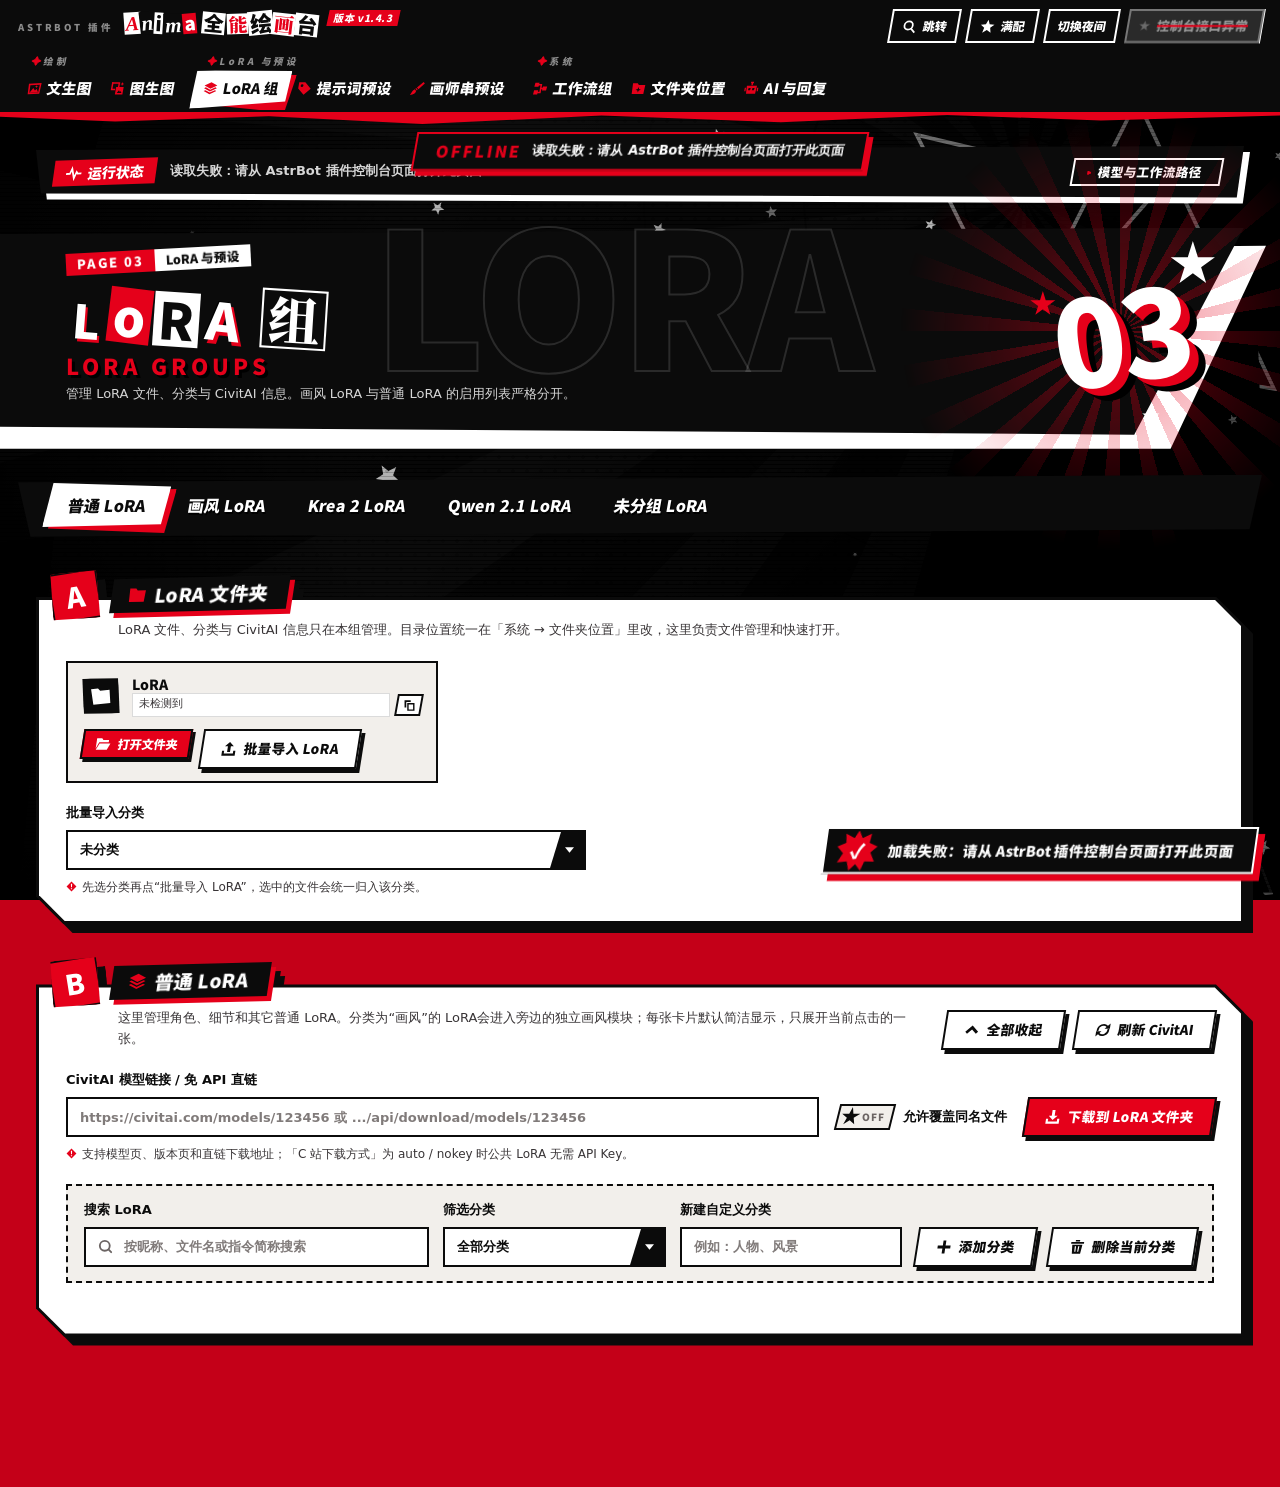
==== commit 29d39d19: "WebUI 表单打磨：数字框加减按钮与滑杆、文本框计数、未保存提示、复制路径、空状态与读取中" ====
--- a/pages/console/index.html
+++ b/pages/console/index.html
@@ -4,8 +4,8 @@
   <meta charset="utf-8">
   <meta name="viewport" content="width=device-width,initial-scale=1">
   <title>Anima 全能绘画台</title>
-  <link rel="stylesheet" href="p5-fonts.css?v=1.4.3-p5">
-  <link rel="stylesheet" href="style.css?v=1.4.3-p5">
+  <link rel="stylesheet" href="p5-fonts.css?v=1.4.3-p5.2">
+  <link rel="stylesheet" href="style.css?v=1.4.3-p5.2">
 </head>
 <body>
 <svg class="p5-sprite" aria-hidden="true" focusable="false" width="0" height="0" style="position:absolute;width:0;height:0;overflow:hidden"><symbol id="i-image" viewBox="0 0 24 24"><path fill="currentColor" fill-rule="evenodd" d="M2 4.5 22 3l-.8 17.5-18.4.7ZM4.6 6.8l15-1-.6 12.5-13.8.5Z"/><path fill="currentColor" d="M5.2 18.8 10.2 11.2l3.2 4 2.2-2.8 3.4 5.9Z"/><path fill="currentColor" d="M14.8 6.6l.8 1.6 1.8.6-1.8.7-.8 1.7-.8-1.7-1.8-.7 1.8-.6Z"/></symbol><symbol id="i-swap" viewBox="0 0 24 24"><path fill="none" stroke="currentColor" stroke-linejoin="miter" stroke-linecap="square" stroke-width="2.4" d="M3 3h10.6v9.4"/><path fill="none" stroke="currentColor" stroke-linejoin="miter" stroke-linecap="square" stroke-width="2.4" d="M3 3v10.6h4.4"/><path fill="currentColor" fill-rule="evenodd" d="M9.6 9.6h12v12h-12ZM12 19.2l3-4.4 2 2.6 1.2-1.4 1.4 3.2Z"/><path fill="currentColor" d="M18.6 1.4l.9 2.4 2.4.9-2.4.9-.9 2.4-.9-2.4-2.4-.9 2.4-.9Z"/></symbol><symbol id="i-sliders" viewBox="0 0 24 24"><path fill="none" stroke="currentColor" stroke-linejoin="miter" stroke-linecap="square" stroke-width="2.4" d="M2.5 6h19M2.5 12h19M2.5 18h19"/><path fill="currentColor" d="M12.6 2.6h4.6l-1.1 6.8h-4.6ZM5.6 8.6h4.6l-1.1 6.8H4.5ZM15.1 14.6h4.6l-1.1 6.8H14Z"/></symbol><symbol id="i-layers" viewBox="0 0 24 24"><path fill="currentColor" d="M12 1.8 22.2 7 12 12.2 1.8 7Z"/><path fill="currentColor" d="M1.8 11.4l2.6-1.3L12 14l7.6-3.9 2.6 1.3L12 16.6Z"/><path fill="currentColor" d="M1.8 15.9l2.6-1.3L12 18.5l7.6-3.9 2.6 1.3L12 21.1Z"/></symbol><symbol id="i-tag" viewBox="0 0 24 24"><path fill="currentColor" fill-rule="evenodd" d="M2 2h9.8l10.3 10.3-9.8 9.8L2 11.8ZM5.2 7.4a2.2 2.2 0 1 0 4.4 0a2.2 2.2 0 1 0-4.4 0Z"/></symbol><symbol id="i-brush" viewBox="0 0 24 24"><path fill="currentColor" d="M20.2 1.6l2.2 2.2-8.6 9.2-2.8-2.8Z"/><path fill="currentColor" d="M10.1 11.2l2.7 2.7-1.2 1.3-2.8-2.8Z"/><path fill="currentColor" d="M8 13.3l2.7 2.7c-.2 3.6-3.3 5.9-9 6.2 2.5-2.6 2-6.4 6.3-8.9Z"/></symbol><symbol id="i-flow" viewBox="0 0 24 24"><path fill="none" stroke="currentColor" stroke-linejoin="miter" stroke-linecap="square" stroke-width="2.4" d="M8.4 5.8h4v12.4h-4M12.4 12h3.2"/><path fill="currentColor" d="M2.4 2.6h6.6l-.6 6.6H1.8ZM2.4 14.8h6.6l-.6 6.6H1.8ZM15.6 8.7h6.6l-.6 6.6H15Z"/></symbol><symbol id="i-folder-pin" viewBox="0 0 24 24"><path fill="currentColor" fill-rule="evenodd" d="M2 3.6h7.6l2.1 2.6H22l-.7 14.4H2.7ZM12 9.6l1.1 3.2 3.2 1.1-3.2 1.1L12 18.2l-1.1-3.2-3.2-1.1 3.2-1.1Z"/></symbol><symbol id="i-bot" viewBox="0 0 24 24"><path fill="currentColor" fill-rule="evenodd" d="M4 7.5h16.2l-.9 13H4.8ZM7.4 11.2h3.4l-.5 3.6H6.9ZM13.6 11.2H17l-.5 3.6h-3.4Z"/><path fill="currentColor" d="M11 3.4h2.2v3.4H11ZM9.8 1h4.6v2.6H9.8ZM1.2 10.8h2v5.4h-2ZM21 10.8h2v5.4h-2Z"/></symbol><symbol id="i-search" viewBox="0 0 24 24"><circle fill="none" stroke="currentColor" stroke-linejoin="miter" stroke-linecap="square" stroke-width="2.8" cx="10.5" cy="10.5" r="6.6"/><path fill="currentColor" d="M15.3 13.6l7.1 7.1-1.9 1.9-7.1-7.1Z"/></symbol><symbol id="i-star" viewBox="0 0 24 24"><path fill="currentColor" d="M12 1.2l3 7.3 7.8.6-6 5 1.9 7.7L12 17.6l-6.7 4.2 1.9-7.7-6-5 7.8-.6Z"/></symbol><symbol id="i-pulse" viewBox="0 0 24 24"><path fill="none" stroke="currentColor" stroke-linejoin="miter" stroke-linecap="square" stroke-width="2.6" d="M1.8 13h4.4l2.6-7.6 4.2 14.4 3-9.2 1.8 2.4h4.4"/></symbol><symbol id="i-folder" viewBox="0 0 24 24"><path fill="currentColor" d="M2 3.6h7.6l2.1 2.6H22l-.7 14.4H2.7Z"/></symbol><symbol id="i-folder-open" viewBox="0 0 24 24"><path fill="currentColor" d="M2 3.4h7.6l2.1 2.6h8.5v3.3H6L2 18.6Z"/><path fill="currentColor" d="M6.8 11.1H23l-4 9.6H2.4Z"/></symbol><symbol id="i-upload" viewBox="0 0 24 24"><path fill="currentColor" d="M2 14.5h3.2v4.4h13.6v-4.4H22V22H2Z"/><path fill="currentColor" d="M12 1.4l6.6 6.6h-4.4v8.6H9.8V8H5.4Z"/></symbol><symbol id="i-download" viewBox="0 0 24 24"><path fill="currentColor" d="M2 14.5h3.2v4.4h13.6v-4.4H22V22H2Z"/><path fill="currentColor" d="M9.8 1.4h4.4V10h4.4L12 16.6 5.4 10h4.4Z"/></symbol><symbol id="i-chevron-up" viewBox="0 0 24 24"><path fill="currentColor" d="M12 5.2l9.6 9.6-3 3L12 11.2l-6.6 6.6-3-3Z"/></symbol><symbol id="i-refresh" viewBox="0 0 24 24"><path fill="none" stroke="currentColor" stroke-linejoin="miter" stroke-linecap="square" stroke-width="2.6" d="M4 12.2A8 8 0 0 1 17.6 6.6M20 11.8A8 8 0 0 1 6.4 17.4"/><path fill="currentColor" d="M22 2.2v8h-8ZM2 21.8v-8h8Z"/></symbol><symbol id="i-plus" viewBox="0 0 24 24"><path fill="currentColor" d="M9.9 2.4h4.2v7.5h7.5v4.2h-7.5v7.5H9.9v-7.5H2.4V9.9h7.5Z"/></symbol><symbol id="i-trash" viewBox="0 0 24 24"><path fill="currentColor" d="M2.4 4.4h19.2v2.8H2.4ZM8.8 1.4h6.4v2.3H8.8Z"/><path fill="currentColor" fill-rule="evenodd" d="M4.4 8.6h15.2l-1.4 13.6H5.8ZM8.6 11l1.8-.1.3 8.4H9ZM13.6 10.9l1.8.1-.4 8.3h-1.7Z"/></symbol><symbol id="i-check" viewBox="0 0 24 24"><path fill="none" stroke="currentColor" stroke-linejoin="miter" stroke-linecap="square" stroke-width="2.4" d="M13.5 3.6H3.6v16.8h16.8V12.5"/><path fill="currentColor" d="M5.6 10.6l3.1-3.1 3.8 3.8 8.2-8.6 3.1 3.1L12.5 17.4Z"/></symbol><symbol id="i-x-box" viewBox="0 0 24 24"><path fill="none" stroke="currentColor" stroke-linejoin="miter" stroke-linecap="square" stroke-width="2.4" d="M3.6 3.6h16.8v16.8H3.6Z"/><path fill="currentColor" d="M7.4 9.5l2.1-2.1 2.5 2.5 2.5-2.5 2.1 2.1L14.1 12l2.5 2.5-2.1 2.1-2.5-2.5-2.5 2.5-2.1-2.1L9.9 12Z"/></symbol><symbol id="i-save" viewBox="0 0 24 24"><path fill="currentColor" fill-rule="evenodd" d="M2.4 2.4h15.4l3.8 3.8v15.4H2.4ZM6.2 2.4h9.4v6H6.2ZM5.6 12.6h12.8v6.8H5.6Z"/><path fill="currentColor" d="M11.8 3.6h2.4v3.6h-2.4Z"/></symbol><symbol id="i-wand" viewBox="0 0 24 24"><path fill="currentColor" d="M2 20.3l9.6-9.6 1.7 1.7L3.7 22Z"/><path fill="currentColor" d="M15.5 3.2l1.3 4 4 1.3-4 1.3-1.3 4-1.3-4-4-1.3 4-1.3ZM6 2.4l.8 1.9 1.9.7-1.9.7L6 7.6l-.8-1.9L3.3 5l1.9-.7ZM20 14.4l.8 1.9 1.9.7-1.9.7-.8 1.9-.8-1.9-1.9-.7 1.9-.7Z"/></symbol><symbol id="i-drive" viewBox="0 0 24 24"><path fill="none" stroke="currentColor" stroke-linejoin="miter" stroke-linecap="square" stroke-width="2.2" d="M3.2 10.4 6.4 3.6h11.2l3.2 6.8"/><path fill="currentColor" fill-rule="evenodd" d="M2 11.8h20v8.8H2ZM5 15.2h2.6v2H5ZM9.2 15.2h2.6v2H9.2Z"/></symbol><symbol id="i-shield" viewBox="0 0 24 24"><path fill="currentColor" fill-rule="evenodd" d="M12 1.2l9 3.2v6.6c0 6-4 10-9 12-5-2-9-6-9-12V4.4ZM13.4 5.2 7.8 13.2h3.7l-1.1 5.9 5.8-8.2h-3.8Z"/></symbol><symbol id="i-message" viewBox="0 0 24 24"><path fill="currentColor" d="M1.8 3.2h20.4l-1 13.2H10.6l-6.4 5.8 1.3-5.8H2.8Z"/></symbol><symbol id="i-gauge" viewBox="0 0 24 24"><path fill="none" stroke="currentColor" stroke-linejoin="miter" stroke-linecap="square" stroke-width="2.8" stroke-linecap="butt" d="M3.6 19A9.4 9.4 0 1 1 20.4 19"/><path fill="currentColor" d="M10.4 14.8l8.2-7.7-5.3 9.9Z"/><circle fill="currentColor" cx="12" cy="16.2" r="2.4"/></symbol><symbol id="i-copy" viewBox="0 0 24 24"><path fill="currentColor" d="M3 2.4h11.4v3.2H6.2v10H3Z"/><path fill="currentColor" fill-rule="evenodd" d="M8 7.4h13.4v14.4H8ZM10.6 10v9.2h8.2V10Z"/></symbol><symbol id="i-info" viewBox="0 0 24 24"><path fill="currentColor" fill-rule="evenodd" d="M12 1.2 22.8 12 12 22.8 1.2 12ZM10.6 6.2h2.8l-.4 7.6h-2Zm.1 9.4h2.6v2.6h-2.6Z"/></symbol></svg>
@@ -502,9 +502,10 @@
     </div>
   </main>
 <script src="/api/plugin/page/bridge-sdk.js"></script>
-  <script src="app.js?v=1.4.3-p5"></script>
-  <script src="p5-fx.js?v=1.4.3-p5"></script>
-  <script src="p5-ui.js?v=1.4.3-p5"></script>
-  <script src="p5-bg.js?v=1.4.3-p5"></script>
+  <script src="app.js?v=1.4.3-p5.2"></script>
+  <script src="p5-fx.js?v=1.4.3-p5.2"></script>
+  <script src="p5-ui.js?v=1.4.3-p5.2"></script>
+  <script src="p5-bg.js?v=1.4.3-p5.2"></script>
+  <script src="p5-forms.js?v=1.4.3-p5.2"></script>
 </body>
 </html>
--- a/pages/console/p5-fonts.css
+++ b/pages/console/p5-fonts.css
@@ -4,13 +4,13 @@
    重新生成：改完界面文字后运行字体子集脚本，覆盖本文件。 */
 @font-face {
   font-family: "P5 Sans";
-  src: url("[data-uri]") format("woff2");
+  src: url("[data-uri]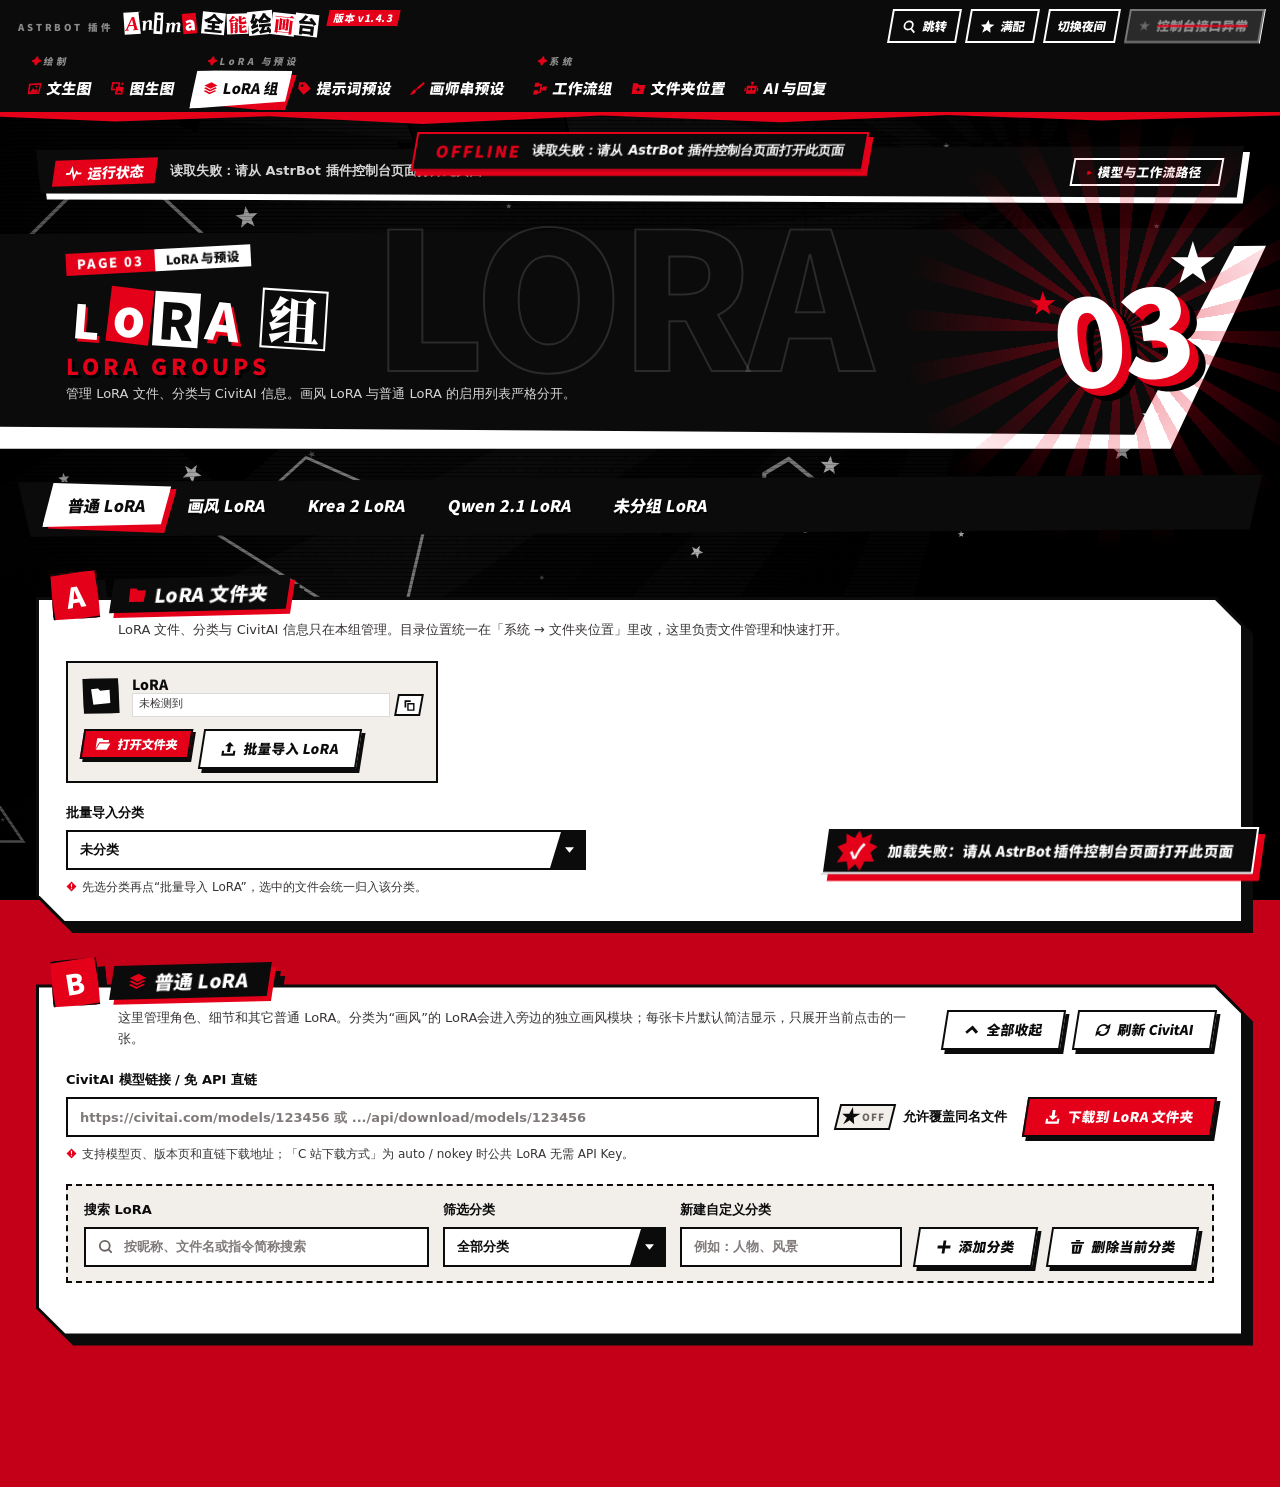
==== commit 521f710e: "文生图 / 图生图参数加分组小标题，相关字段归到一起" ====
--- a/pages/console/index.html
+++ b/pages/console/index.html
@@ -230,6 +230,7 @@
         <div><h2><svg class="ui-ic" aria-hidden="true"><use href="#i-sliders"/></svg>文生图模型与默认参数</h2><p>这里的模型和参数只控制文生图；指令或 LLM 明确传入参数时会优先使用单次参数。</p></div>
         <button id="saveTxt2ImgSettings" class="primary" type="button"><svg class="ui-ic" aria-hidden="true"><use href="#i-save"/></svg>保存文生图设置</button>
       </div>
+      <div class="form-sub" role="heading" aria-level="3">核心模型与组件</div>
       <select id="model" class="select"></select>
       <p id="modelHint" class="field-hint"></p>
       <div class="form-grid">
@@ -240,14 +241,17 @@
       <label class="txt2img-workflow-setting">当前文生图工作流<select id="txt2img_workflow_select" class="select"></select><small class="field-hint">切换已识别模型时会自动选择推荐工作流；也可以在这里手动切换，点击“保存文生图设置”后固定为当前模型的配置。</small></label>
       <div class="form-grid"><label class="check"><input id="qwen21_turbo_enabled" type="checkbox">Qwen Image 2.1 Turbo LoRA 加速（8 步官方 sigma）</label><label>Turbo LoRA 权重<input id="qwen21_turbo_lora_strength" class="input" type="number" min="0" max="2" step="0.05"></label></div>
       <div class="form-grid draw-settings-grid">
+        <div class="form-sub" role="heading" aria-level="3">尺寸与种子</div>
         <label>宽度<input id="width" class="input" type="number" min="64" step="8"></label>
         <label>高度<input id="height" class="input" type="number" min="64" step="8"></label>
+        <label>种子<input id="seed" class="input" type="number" min="-1" step="1"><small class="field-hint">-1 表示每次随机</small></label>
+        <div class="form-sub" role="heading" aria-level="3">采样</div>
         <label>步数<input id="steps" class="input" type="number" min="1" max="200" step="1"></label>
-        <label>种子<input id="seed" class="input" type="number" min="-1" step="1"><small class="field-hint">-1 表示每次随机</small></label>
         <label>CFG<input id="cfg" class="input" type="number" min="0" max="30" step="0.1"></label>
         <label>采样器<input id="sampler_name" class="input" type="text"></label>
         <label>调度器<input id="scheduler" class="input" type="text"></label>
         <label>图生图重绘幅度<input id="denoise" class="input" type="number" min="0" max="1" step="0.01"></label>
+        <div class="form-sub" role="heading" aria-level="3">高清放大</div>
         <label>高清放大倍率<input id="hires_scale" class="input" type="number" min="1" max="8" step="0.1"></label>
         <label>高清放大步数<input id="hires_steps" class="input" type="number" min="1" max="200" step="1"></label>
         <label>高清放大重绘幅度<input id="hires_denoise" class="input" type="number" min="0" max="1" step="0.01"></label>
@@ -300,30 +304,35 @@
         <button id="saveImg2ImgSettings" class="primary" type="button"><svg class="ui-ic" aria-hidden="true"><use href="#i-save"/></svg>保存图生图设置</button>
       </div>
       <div class="form-grid">
+        <div class="form-sub" role="heading" aria-level="3">模型与加速</div>
         <label>图生图核心模型（UNet）<select id="img2img_unet_name" class="select"></select><small class="field-hint">在此选择 Qwen Image 2.1；选择后自动套用 Qwen Edit 工作流及对应编码器、VAE 和采样参数。</small></label>
         <label class="check"><input id="qwen21_img2img_turbo_enabled" type="checkbox">Qwen Image 2.1 Turbo LoRA 加速（官方 8 步）</label>
         <label>独立文本编码器<select id="img2img_clip_name" class="select"></select></label>
         <label>独立 VAE<select id="img2img_vae_name" class="select"></select></label>
+        <div class="form-sub" role="heading" aria-level="3">LoRA</div>
         <label class="lora-isolated-field">★ 独立 LoRA（图生图唯一长期生效）<select id="img2img_lora_name" class="select"><option value="">不使用</option></select></label>
         <label>LoRA 权重<input id="img2img_lora_strength" class="input" type="number" min="-2" max="2" step="0.05"></label>
         <label class="check"><input id="img2img_nsfw_lora_enabled" type="checkbox">额外启用 Qwen Image 2.1 NSFW LoRA（默认关闭）</label>
         <label>Qwen Image 2.1 NSFW LoRA<select id="img2img_nsfw_lora_name" class="select"><option value="">未检测到 LoRA</option></select><small class="field-hint">只兼容 Qwen Image 2.1 基础模型；不强行注入触发词。</small></label>
         <label>NSFW LoRA 权重<input id="img2img_nsfw_lora_strength" class="input" type="number" min="0" max="2" step="0.05"><small class="field-hint">默认 0.8；只在上方开关开启时叠加。</small></label>
+        <div class="form-sub" role="heading" aria-level="3">尺寸与参考图</div>
         <label>输出宽度<input id="img2img_width" class="input" type="number" min="64" step="8"></label>
         <label>输出高度<input id="img2img_height" class="input" type="number" min="64" step="8"></label>
         <label class="check"><input id="img2img_keep_aspect_ratio" type="checkbox" checked>按原图宽高比输出</label>
+        <label class="check"><input id="img2img_match_input_size" type="checkbox">默认使用输入图原始尺寸</label>
+        <label>参考图最大边<input id="img2img_largest_size" class="input" type="number" min="64" step="64"></label>
+        <label>参考图裁剪方式<select id="img2img_crop" class="select"><option value="center">居中裁剪</option><option value="disabled">不裁剪</option></select></label>
+        <label>输入缩放算法<input id="img2img_scale_method" class="input" type="text"></label>
+        <p class="field-hint wide">同一条消息附两张图时，第一张是主图，第二张作为 Qwen 的第二参考图。未明确填写宽高时默认保持主图尺寸和比例。</p>
+        <div class="form-sub" role="heading" aria-level="3">采样</div>
         <label>采样步数<input id="img2img_steps" class="input" type="number" min="1" max="200" step="1"><small class="field-hint">Qwen 2.1 普通档自动设为 25 步；开启 Turbo 后自动设为 8 步。</small></label>
         <label>CFG<input id="img2img_cfg" class="input" type="number" min="0" max="30" step="0.1"><small class="field-hint">Qwen 图生图建议 CFG 1.0</small></label>
         <label>种子<input id="img2img_seed" class="input" type="number" min="-1" step="1"><small class="field-hint">-1 表示每次随机</small></label>
         <label>采样器<input id="img2img_sampler_name" class="input" type="text"></label>
         <label>调度器<input id="img2img_scheduler" class="input" type="text"></label>
         <label>重绘幅度<input id="img2img_denoise" class="input" type="number" min="0" max="1" step="0.01"></label>
-        <label>输入缩放算法<input id="img2img_scale_method" class="input" type="text"></label>
-        <label>参考图最大边<input id="img2img_largest_size" class="input" type="number" min="64" step="64"></label>
-        <label>参考图裁剪方式<select id="img2img_crop" class="select"><option value="center">居中裁剪</option><option value="disabled">不裁剪</option></select></label>
-        <label class="check"><input id="img2img_match_input_size" type="checkbox">默认使用输入图原始尺寸</label>
-        <p class="field-hint wide">同一条消息附两张图时，第一张是主图，第二张作为 Qwen 的第二参考图。未明确填写宽高时默认保持主图尺寸和比例。</p>
         <label>AuraFlow 偏移<input id="img2img_sampling_shift" class="input" type="number" min="0" max="100" step="0.01"></label>
+        <div class="form-sub" role="heading" aria-level="3">提示词与输出</div>
         <label class="wide">图生图默认正面提示词<textarea id="img2img_default_positive" class="textarea"></textarea></label>
         <label class="wide">图生图默认负面提示词<textarea id="img2img_default_negative" class="textarea"></textarea></label>
         <label class="wide">输出文件名前缀<input id="img2img_filename_prefix" class="input" type="text" placeholder="例如：astrbot/img2img_qwen"></label>
